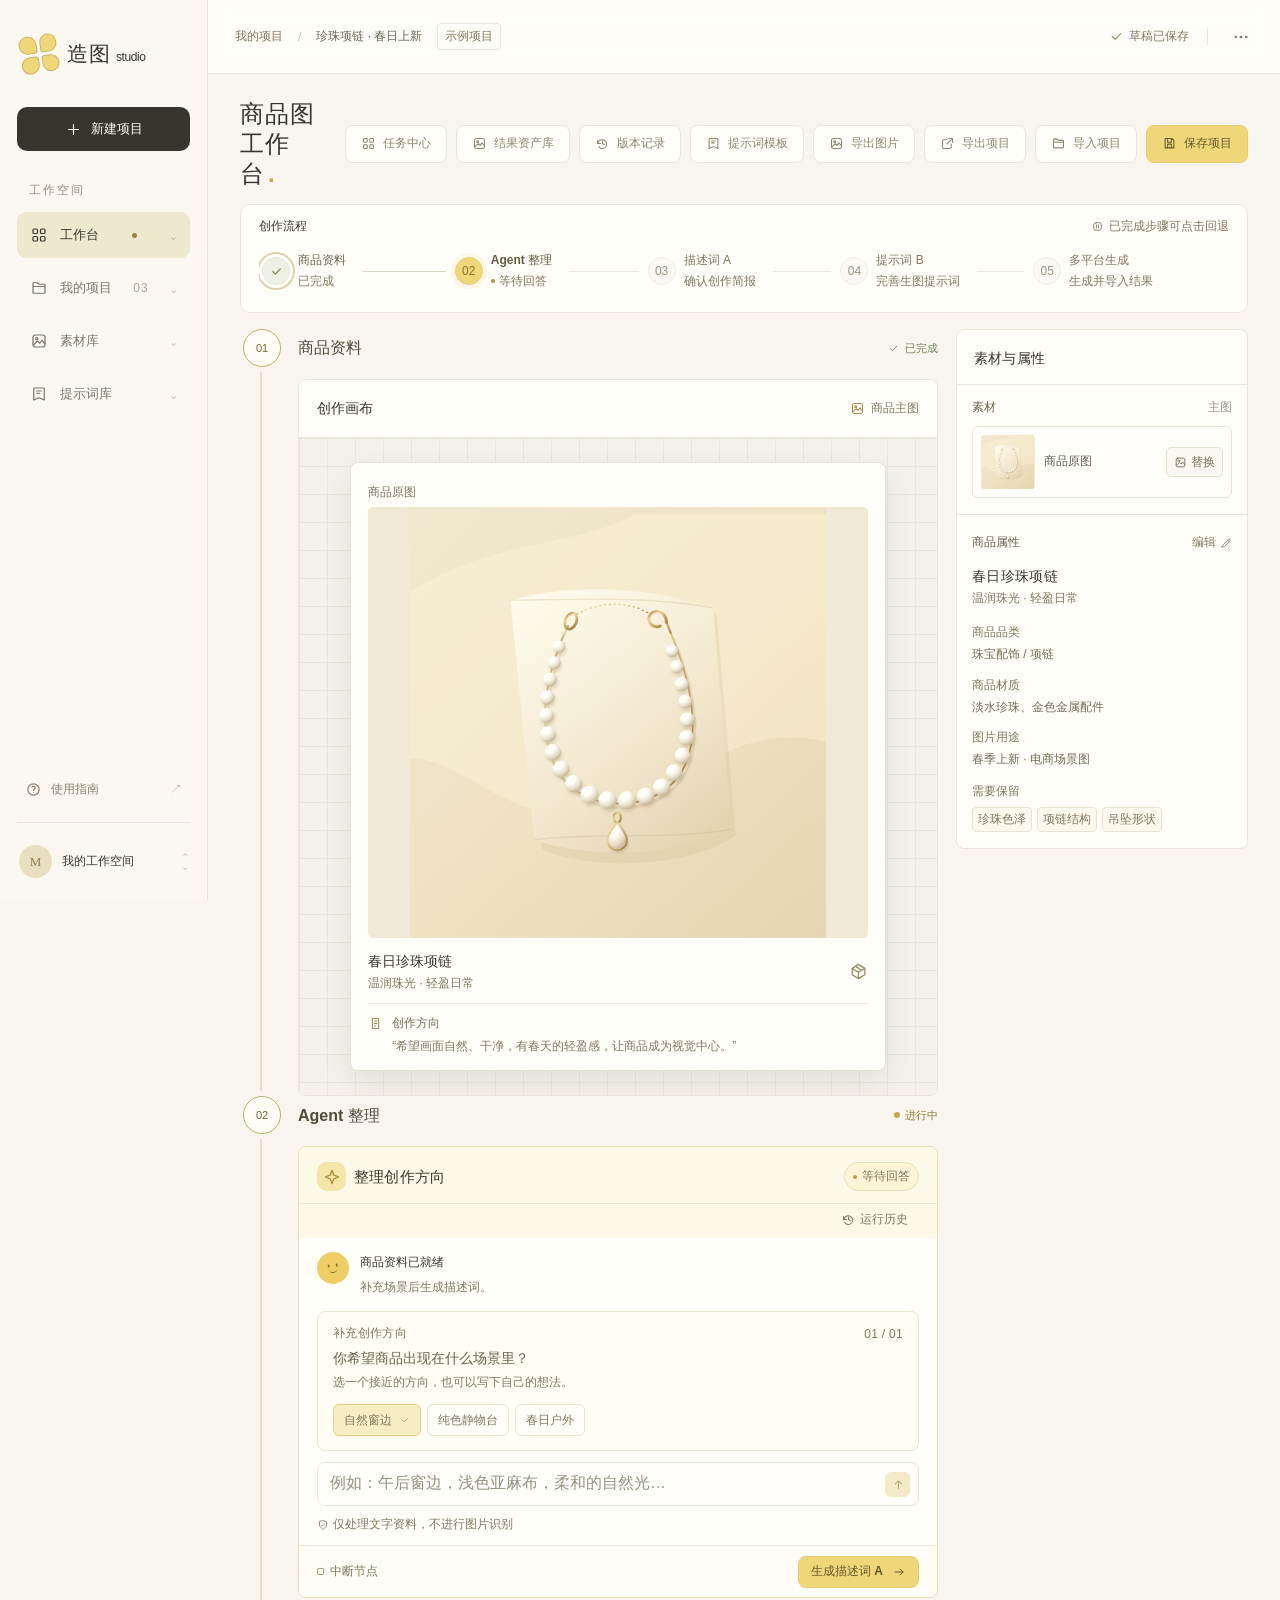
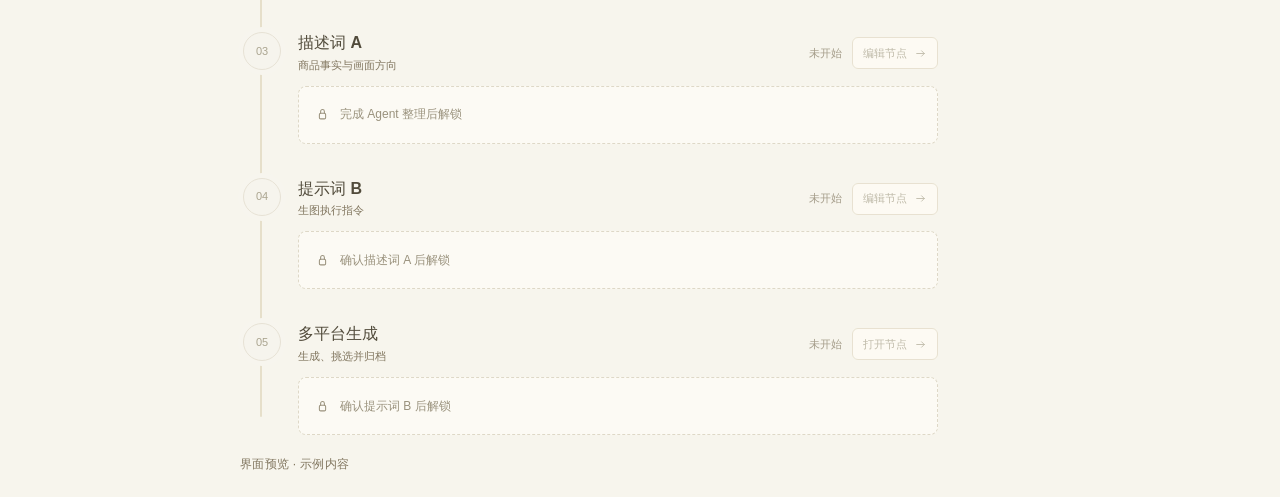
==== index.html @ 17e29b0b "Confirm scene changes and preserve Agent request isolation" ====
<!DOCTYPE html>
<html lang="zh-CN">
<head>
  <meta charset="UTF-8">
  <meta name="viewport" content="width=device-width, initial-scale=1.0">
  <meta name="theme-color" content="#f7f5ed">
  <meta name="description" content="商品生图工作台：从商品资料、Agent 文字整理，到多平台生成。">
  <title>造图 · 商品影像工作台</title>
  <link rel="stylesheet" href="./styles.css">
  <link rel="stylesheet" href="./scroll-workspace.css">
</head>
<body>
  <svg class="icon-library" xmlns="http://www.w3.org/2000/svg" aria-hidden="true">
    <symbol id="i-plus" viewBox="0 0 24 24"><path d="M12 5v14M5 12h14"/></symbol>
    <symbol id="i-grid" viewBox="0 0 24 24"><rect x="4" y="4" width="6" height="6" rx="1.5"/><rect x="14" y="4" width="6" height="6" rx="1.5"/><rect x="4" y="14" width="6" height="6" rx="1.5"/><rect x="14" y="14" width="6" height="6" rx="1.5"/></symbol>
    <symbol id="i-folder" viewBox="0 0 24 24"><path d="M4 8V6a1 1 0 0 1 1-1h5l2 2h7a1 1 0 0 1 1 1v10a1 1 0 0 1-1 1H5a1 1 0 0 1-1-1ZM4 10h16"/></symbol>
    <symbol id="i-image" viewBox="0 0 24 24"><rect x="4" y="4" width="16" height="16" rx="3"/><circle cx="9" cy="9" r="1.5"/><path d="m5 17 5-5 3 3 3-4 4 5"/></symbol>
    <symbol id="i-bookmark" viewBox="0 0 24 24"><path d="M6 4h12a1 1 0 0 1 1 1v15l-7-3-7 3V5a1 1 0 0 1 1-1ZM9 8h6M9 11h4"/></symbol>
    <symbol id="i-help" viewBox="0 0 24 24"><circle cx="12" cy="12" r="8"/><path d="M9.8 9a2.4 2.4 0 0 1 4.6.9c0 1.6-2.4 1.8-2.4 3.4M12 16h.01"/></symbol>
    <symbol id="i-more" viewBox="0 0 24 24"><circle cx="5" cy="12" r="1"/><circle cx="12" cy="12" r="1"/><circle cx="19" cy="12" r="1"/></symbol>
    <symbol id="i-check" viewBox="0 0 24 24"><path d="m6 12 4 4 8-8"/></symbol>
    <symbol id="i-clock" viewBox="0 0 24 24"><path d="M4 7v5h5M5 11a7 7 0 1 1 1 6M12 8v4l3 2"/></symbol>
    <symbol id="i-save" viewBox="0 0 24 24"><path d="M6 4h10l3 3v12H5V4ZM9 4v6h6V4M9 19v-6h6v6"/></symbol>
    <symbol id="i-pause" viewBox="0 0 24 24"><rect x="5" y="5" width="14" height="14" rx="4"/><path d="M10 9v6M14 9v6"/></symbol>
    <symbol id="i-arrow" viewBox="0 0 24 24"><path d="M5 12h14m-5-5 5 5-5 5"/></symbol>
    <symbol id="i-box" viewBox="0 0 24 24"><path d="m12 3 8 5v8l-8 5-8-5V8Zm-8 5 8 5 8-5M12 13v8M8 5.5l8 5"/></symbol>
    <symbol id="i-edit" viewBox="0 0 24 24"><path d="m14 5 5 5M4 20l5-1L20 8a2.1 2.1 0 0 0-3-3L6 16Z"/></symbol>
    <symbol id="i-sparkle" viewBox="0 0 24 24"><path d="m12 3 2.4 6.6L21 12l-6.6 2.4L12 21l-2.4-6.6L3 12l6.6-2.4Z"/></symbol>
    <symbol id="i-shield" viewBox="0 0 24 24"><path d="m12 3 7 3v6c0 4-7 9-7 9S5 16 5 12V6Zm-3 9 2 2 4-4"/></symbol>
    <symbol id="i-send" viewBox="0 0 24 24"><path d="M12 18V6M7 11l5-5 5 5"/></symbol>
    <symbol id="i-lock" viewBox="0 0 24 24"><rect x="7" y="10" width="10" height="9" rx="2"/><path d="M9 10V7a3 3 0 0 1 6 0v3"/></symbol>
    <symbol id="i-doc" viewBox="0 0 24 24"><path d="M7 4h10v16H7ZM10 8h4M10 12h4M10 16h2"/></symbol>
    <symbol id="i-sun" viewBox="0 0 24 24"><circle cx="12" cy="12" r="4"/><path d="M12 2v3M12 19v3M2 12h3M19 12h3M5 5l2 2M17 17l2 2M5 19l2-2M17 7l2-2"/></symbol>
    <symbol id="i-external" viewBox="0 0 24 24"><path d="M14 4h6v6M20 4l-9 9M18 13v5a2 2 0 0 1-2 2H6a2 2 0 0 1-2-2V8a2 2 0 0 1 2-2h5"/></symbol>
  </svg>
  <div class="app-shell">
    <aside class="sidebar" aria-label="主导航">
      <a class="brand" href="#workspace" aria-label="造图工作台首页">
        <span class="brand-symbol" aria-hidden="true"><i></i><i></i><i></i><i></i></span>
        <span class="brand-copy"><strong>造图<span>studio</span></strong></span>
      </a>
      <button class="new-project" type="button" aria-label="新建项目"><svg class="ui-icon"><use href="#i-plus"/></svg><span>新建项目</span></button>
      <nav class="primary-nav" aria-label="工作空间">
        <p class="nav-heading">工作空间</p>
        <span class="nav-highlight" aria-hidden="true"></span>
        <a class="nav-item active" href="#workspace" data-nav-target="workspace" data-nav-submenu="nav-submenu-workspace" aria-current="page" aria-expanded="true" aria-controls="nav-submenu-workspace" aria-label="工作台"><svg class="ui-icon"><use href="#i-grid"/></svg><span>工作台</span><i class="nav-current-dot"></i><b class="nav-chevron" aria-hidden="true">⌄</b></a>
        <div class="nav-submenu is-open" id="nav-submenu-workspace" aria-label="工作台子菜单"><a href="#workflow" data-nav-subitem="workflow">创作流程</a><a href="#node-agent-title" data-nav-subitem="agent">Agent 整理</a></div>
        <a class="nav-item" href="#project" data-nav-target="project" data-nav-submenu="nav-submenu-project" aria-expanded="false" aria-controls="nav-submenu-project" aria-label="我的项目"><svg class="ui-icon"><use href="#i-folder"/></svg><span>我的项目</span><small>03</small><b class="nav-chevron" aria-hidden="true">⌄</b></a>
        <div class="nav-submenu" id="nav-submenu-project" aria-label="我的项目子菜单"><a href="#project" data-nav-subitem="project">当前项目</a><a href="#project" data-nav-subitem="versions">版本记录</a></div>
        <a class="nav-item" href="#materials" data-nav-target="materials" data-nav-submenu="nav-submenu-materials" aria-expanded="false" aria-controls="nav-submenu-materials" aria-label="素材库"><svg class="ui-icon"><use href="#i-image"/></svg><span>素材库</span><b class="nav-chevron" aria-hidden="true">⌄</b></a>
        <div class="nav-submenu" id="nav-submenu-materials" aria-label="素材库子菜单"><a href="#materials" data-nav-subitem="asset">商品主图</a><a href="#properties-title" data-nav-subitem="facts">商品属性</a></div>
        <a class="nav-item" href="#node-a-title" data-nav-target="prompts" data-nav-submenu="nav-submenu-prompts" aria-expanded="false" aria-controls="nav-submenu-prompts" aria-label="提示词库"><svg class="ui-icon"><use href="#i-bookmark"/></svg><span>提示词库</span><b class="nav-chevron" aria-hidden="true">⌄</b></a>
        <div class="nav-submenu" id="nav-submenu-prompts" aria-label="提示词库子菜单"><a href="#node-a-title" data-nav-subitem="description">描述词 A</a><a href="#node-b-title" data-nav-subitem="prompt">提示词 B</a></div>
      </nav>
      <div class="sidebar-bottom">
        <a class="help-link" href="#prototype-note" aria-label="使用指南"><svg class="ui-icon"><use href="#i-help"/></svg><span>使用指南</span><span aria-hidden="true">↗</span></a>
        <div class="profile"><div class="avatar">M</div><div class="profile-copy"><strong>我的工作空间</strong></div><span class="profile-chevron" aria-hidden="true">⌃<br>⌄</span></div>
      </div>
    </aside>
    <main class="app-main" id="workspace">
      <header class="topbar">
        <div class="breadcrumb"><span>我的项目</span><span class="breadcrumb-divider">/</span><strong>珍珠项链 · 春日上新</strong><span class="demo-label">示例项目</span></div>
        <div class="topbar-right"><span class="save-state"><svg class="ui-icon"><use href="#i-check"/></svg>草稿已保存</span><span class="topbar-divider"></span><div class="topbar-menu"><button class="icon-button topbar-menu-toggle" aria-label="项目更多选项" aria-haspopup="menu" aria-expanded="false" type="button"><svg class="ui-icon"><use href="#i-more"/></svg></button><div class="topbar-dropdown" role="menu" aria-label="项目更多选项" aria-hidden="true"><button type="button" role="menuitem" data-topbar-action="copy-link"><svg class="ui-icon"><use href="#i-external"/></svg><span>复制项目链接</span></button><button type="button" role="menuitem" data-topbar-action="save-copy"><svg class="ui-icon"><use href="#i-save"/></svg><span>另存为副本</span></button><button type="button" role="menuitem" data-topbar-action="archive"><svg class="ui-icon"><use href="#i-folder"/></svg><span>归档项目</span></button></div></div></div>
      </header>
      <div class="page-content">
        <section class="welcome-row" id="project">
          <div><h1>商品图工作台<span class="title-period">.</span></h1></div>
          <div class="project-tools"><button class="button button-secondary" type="button" data-open-task-center><svg class="ui-icon"><use href="#i-grid"/></svg>任务中心</button><button class="button button-secondary" type="button" data-open-asset-library><svg class="ui-icon"><use href="#i-image"/></svg>结果资产库</button><button class="button button-secondary" type="button" data-open-version-history><svg class="ui-icon"><use href="#i-clock"/></svg>版本记录</button><button class="button button-secondary" type="button" data-open-prompt-templates><svg class="ui-icon"><use href="#i-bookmark"/></svg>提示词模板</button><button class="button button-secondary project-data-action" type="button" data-project-action="export-images"><svg class="ui-icon"><use href="#i-image"/></svg>导出图片</button><button class="button button-secondary project-data-action" type="button" data-project-action="export"><svg class="ui-icon"><use href="#i-external"/></svg>导出项目</button><button class="button button-secondary project-data-action" type="button" data-project-action="import"><svg class="ui-icon"><use href="#i-folder"/></svg>导入项目</button><input class="project-import-input" id="project-import-input" type="file" accept="application/json,.json" aria-label="选择项目 JSON 文件"><button class="button button-primary" type="button"><svg class="ui-icon"><use href="#i-save"/></svg>保存项目</button></div>
        </section>
        <section class="workflow-panel" id="workflow" aria-labelledby="workflow-title">
          <div class="workflow-heading"><div><h2 id="workflow-title">创作流程</h2></div><span class="workflow-hint"><svg class="ui-icon"><use href="#i-pause"/></svg>已完成步骤可点击回退</span></div>
          <div class="step-scroll"><ol class="step-track">
            <li class="flow-step completed"><button class="flow-step-button" type="button" data-step-jump="0" aria-label="回到商品资料"><span class="step-number"><svg class="ui-icon"><use href="#i-check"/></svg></span><span class="step-text"><strong>商品资料</strong><small>已完成</small></span></button><span class="step-link" aria-hidden="true"></span></li>
            <li class="flow-step current" aria-current="step"><button class="flow-step-button" type="button" data-step-jump="1" aria-label="回到 Agent 整理"><span class="step-number">02</span><span class="step-text"><strong>Agent 整理</strong><small><i></i>等待回答</small></span></button><span class="step-link" aria-hidden="true"></span></li>
            <li class="flow-step"><button class="flow-step-button" type="button" data-step-jump="2" aria-label="回到描述词 A" disabled><span class="step-number">03</span><span class="step-text"><strong>描述词 A</strong><small>确认创作简报</small></span></button><span class="step-link" aria-hidden="true"></span></li>
            <li class="flow-step"><button class="flow-step-button" type="button" data-step-jump="3" aria-label="回到提示词 B" disabled><span class="step-number">04</span><span class="step-text"><strong>提示词 B</strong><small>完善生图提示词</small></span></button><span class="step-link" aria-hidden="true"></span></li>
            <li class="flow-step"><button class="flow-step-button" type="button" data-step-jump="4" aria-label="回到多平台生成" disabled><span class="step-number">05</span><span class="step-text"><strong>多平台生成</strong><small>生成并导入结果</small></span></button></li>
          </ol></div>
        </section>
        <div class="creative-layout">
          <section class="canvas-column" aria-label="商品创作画布">
            <div class="workflow-canvas" id="workflow-canvas" aria-label="五步商品创作节点">
            <section class="workflow-node" data-workflow-node="0" data-scroll-region="product" aria-labelledby="node-product-title">
              <div class="workflow-node-rail"><span class="workflow-node-marker"><span>01</span></span></div>
              <div class="workflow-node-main">
                <header class="workflow-node-heading"><div><h2 id="node-product-title">商品资料</h2></div><span class="node-state is-complete"><svg class="ui-icon"><use href="#i-check"/></svg>已完成</span></header>
            <section class="canvas-panel" aria-labelledby="canvas-title">
              <header class="canvas-toolbar">
                <div><h2 id="canvas-title">创作画布</h2></div>
                <span class="canvas-indicator"><svg class="ui-icon"><use href="#i-image"/></svg>商品主图</span>
              </header>
              <div class="canvas-surface">
                <article class="canvas-artboard">
                  <div class="artboard-heading"><span>商品原图</span></div>
                  <div class="product-visual"><img src="./assets/pearl-necklace.svg" alt="奶油色背景上的珍珠项链示例插画"></div>
                  <div class="canvas-product-caption"><div><h3 id="canvas-product-name">春日珍珠项链</h3><p class="product-subtitle">温润珠光 · 轻盈日常</p></div><svg class="ui-icon" aria-hidden="true"><use href="#i-box"/></svg></div>
                  <div class="product-note"><svg class="ui-icon"><use href="#i-doc"/></svg><div><span>创作方向</span><p>“希望画面自然、干净，有春天的轻盈感，让商品成为视觉中心。”</p></div></div>
                </article>
              </div>
            </section>
              </div>
            </section>
            <section class="workflow-node" data-workflow-node="1" data-scroll-region="agent" aria-labelledby="node-agent-title">
              <div class="workflow-node-rail"><span class="workflow-node-marker"><span>02</span></span></div>
              <div class="workflow-node-main">
                <header class="workflow-node-heading"><div><h2 id="node-agent-title">Agent 整理</h2></div><span class="node-state is-current"><i></i>进行中</span></header>
          <section class="panel agent-panel" aria-labelledby="agent-title">
            <header class="panel-heading"><div class="heading-with-icon"><span class="panel-icon agent-icon"><svg class="ui-icon"><use href="#i-sparkle"/></svg></span><div><h2 id="agent-title">整理创作方向</h2></div></div><span class="status-pill"><i></i>等待回答</span></header>
            <div class="agent-history-toolbar"><button class="text-button agent-history-trigger" type="button" data-open-agent-history><svg class="ui-icon"><use href="#i-clock"/></svg>运行历史</button></div>
            <div class="agent-body">
              <div class="agent-greeting"><span class="agent-face" aria-hidden="true"><i></i><i></i><b></b></span><div><strong>商品资料已就绪</strong><p>补充场景后生成描述词。</p></div></div>
              <div class="question-box"><div class="question-meta"><span>补充创作方向</span><span>01 / 01</span></div><h3>你希望商品出现在什么场景里？</h3><p>选一个接近的方向，也可以写下自己的想法。</p><div class="scene-options"><button class="scene-option selected" type="button">自然窗边<svg class="ui-icon"><use href="#i-check"/></svg></button><button class="scene-option" type="button">纯色静物台</button><button class="scene-option" type="button">春日户外</button></div></div>
              <div class="reply-box"><textarea aria-label="补充场景描述" placeholder="例如：午后窗边，浅色亚麻布，柔和的自然光…"></textarea><button type="button" aria-label="提交场景描述"><svg class="ui-icon"><use href="#i-send"/></svg></button></div>
              <div class="agent-privacy"><svg class="ui-icon"><use href="#i-shield"/></svg>仅处理文字资料，不进行图片识别</div>
            </div>
            <footer class="agent-actions"><button class="interrupt-button" type="button"><span aria-hidden="true"></span>中断节点</button><button class="button button-primary next-button" type="button">生成描述词 A<svg class="ui-icon"><use href="#i-arrow"/></svg></button></footer>
              </div>
            </section>
            <div class="workflow-connector" data-connector="0" aria-hidden="true"><span></span></div>
            <section class="workflow-node is-locked" id="node-a" data-workflow-node="2" data-step-name="a" data-scroll-region="detail" aria-labelledby="node-a-title">
              <div class="workflow-node-rail"><span class="workflow-node-marker"><span>03</span></span></div>
              <div class="workflow-node-main">
                <header class="workflow-node-heading"><div><h2 id="node-a-title">描述词 A</h2><p>商品事实与画面方向</p></div><div class="workflow-node-actions"><span class="node-state is-pending">未开始</span><button class="node-edit-button" type="button" data-node-open="a" disabled>编辑节点<svg class="ui-icon"><use href="#i-arrow"/></svg></button></div></header>
                <div class="node-locked-state" data-node-gate="a"><svg class="ui-icon"><use href="#i-lock"/></svg><span>完成 Agent 整理后解锁</span></div>
                <section class="workflow-detail" data-node-detail="a" hidden aria-live="polite"><div class="detail-header"><div><span class="detail-kicker">03 / 描述词 A</span><h3>确认创作简报</h3></div><button class="icon-button detail-close" type="button" data-detail-close="a" aria-label="收起描述词 A">×</button></div><div class="detail-content" data-step-content="a"></div></section>
              </div>
            </section>
            <div class="workflow-connector" data-connector="1" aria-hidden="true"><span></span></div>
            <section class="workflow-node is-locked" data-workflow-node="3" data-step-name="b" data-scroll-region="detail" aria-labelledby="node-b-title">
              <div class="workflow-node-rail"><span class="workflow-node-marker"><span>04</span></span></div>
              <div class="workflow-node-main">
                <header class="workflow-node-heading"><div><h2 id="node-b-title">提示词 B</h2><p>生图执行指令</p></div><div class="workflow-node-actions"><span class="node-state is-pending">未开始</span><button class="node-edit-button" type="button" data-node-open="b" disabled>编辑节点<svg class="ui-icon"><use href="#i-arrow"/></svg></button></div></header>
                <div class="node-locked-state" data-node-gate="b"><svg class="ui-icon"><use href="#i-lock"/></svg><span>确认描述词 A 后解锁</span></div>
                <section class="workflow-detail" data-node-detail="b" hidden aria-live="polite"><div class="detail-header"><div><span class="detail-kicker">04 / 提示词 B</span><h3>完善生图提示词</h3></div><button class="icon-button detail-close" type="button" data-detail-close="b" aria-label="收起提示词 B">×</button></div><div class="detail-content" data-step-content="b"></div></section>
              </div>
            </section>
            <div class="workflow-connector" data-connector="2" aria-hidden="true"><span></span></div>
            <section class="workflow-node is-locked" data-workflow-node="4" data-step-name="c" data-scroll-region="detail" aria-labelledby="node-c-title">
              <div class="workflow-node-rail"><span class="workflow-node-marker"><span>05</span></span></div>
              <div class="workflow-node-main">
                <header class="workflow-node-heading"><div><h2 id="node-c-title">多平台生成</h2><p>生成、挑选并归档</p></div><div class="workflow-node-actions"><span class="node-state is-pending">未开始</span><button class="node-edit-button" type="button" data-node-open="c" disabled>打开节点<svg class="ui-icon"><use href="#i-arrow"/></svg></button></div></header>
                <div class="node-locked-state" data-node-gate="c"><svg class="ui-icon"><use href="#i-lock"/></svg><span>确认提示词 B 后解锁</span></div>
                <section class="workflow-detail generation-detail" data-node-detail="c" hidden aria-live="polite"><div class="detail-header"><div><span class="detail-kicker">05 / 多平台生成</span><h3>生成并归档成片</h3></div><button class="icon-button detail-close" type="button" data-detail-close="c" aria-label="收起多平台生成">×</button></div><div class="detail-content" data-step-content="c"></div></section>
              </div>
            </section>
            </div>
          </section>
          <aside class="inspector-column" aria-label="素材与商品属性">
            <section class="panel inspector-panel" id="materials" aria-labelledby="product-title">
              <header class="panel-heading inspector-heading"><div><h2 id="product-title">素材与属性</h2></div></header>
              <section class="inspector-section" aria-labelledby="asset-title">
                <header class="inspector-section-heading"><h3 id="asset-title">素材</h3><span>主图</span></header>
                <div class="inspector-asset"><img src="./assets/pearl-necklace.svg" alt="珍珠项链商品素材"><div class="asset-copy"><strong>商品原图</strong></div><button class="image-upload-button" type="button" aria-label="替换商品图片"><svg class="ui-icon"><use href="#i-image"/></svg><span>替换</span></button><input class="image-upload-input" type="file" accept="image/png,image/jpeg,image/webp" aria-label="选择商品图片"></div>
              </section>
              <section class="inspector-section product-properties" aria-labelledby="properties-title">
                <header class="inspector-section-heading"><h3 id="properties-title">商品属性</h3><button class="text-button" type="button">编辑<svg class="ui-icon"><use href="#i-edit"/></svg></button></header>
                <div class="product-details"><h3>春日珍珠项链</h3><p class="product-subtitle">温润珠光 · 轻盈日常</p>
                  <dl class="product-facts"><div><dt>商品品类</dt><dd>珠宝配饰 / 项链</dd></div><div><dt>商品材质</dt><dd>淡水珍珠、金色金属配件</dd></div><div><dt>图片用途</dt><dd>春季上新 · 电商场景图</dd></div></dl>
                  <div class="keep-details"><span>需要保留</span><div><span>珍珠色泽</span><span>项链结构</span><span>吊坠形状</span></div></div>
                </div>
              </section>
            </section>
          </aside>
        </div>
        <footer class="page-footer" id="prototype-note"><span>界面预览 · 示例内容</span></footer>
      </div>
    </main>
  </div>
  <div class="interaction-toast" role="status" aria-live="polite"></div>
  <dialog class="app-modal" id="app-modal" aria-labelledby="modal-title">
    <div class="modal-shell">
      <header class="modal-header"><div><h2 id="modal-title">编辑商品资料</h2></div><button class="icon-button modal-close" type="button" aria-label="关闭弹窗">×</button></header>
      <div class="modal-body" id="modal-body"></div>
    </div>
  </dialog>
  <script>
    (() => {
      const sceneOptions = [...document.querySelectorAll('.scene-option')];
      const interruptButton = document.querySelector('.interrupt-button');
      const nextButton = document.querySelector('.next-button');
      const saveButton = document.querySelector('.button-primary:not(.next-button)');
      const saveState = document.querySelector('.save-state');
      const statusPill = document.querySelector('.status-pill');
      const currentStep = document.querySelector('.flow-step.current');
      const currentStepLabel = currentStep?.querySelector('.step-text small');
      const toast = document.querySelector('.interaction-toast');
      const projectImportInput = document.querySelector('#project-import-input');
      const storageKey = 'zaotu-workbench-demo-v1';
      let projectId = 'demo-pearl-necklace';
      let projectApiUrl = `/api/projects/${projectId}`;
      let projectSession = 0;
      let latestProjectImportRequestId = 0;
      let pendingImportedProjectReload = false;
      let pendingSceneChange = null;
      let activeAgentRequest = null;
      let agentRequestSequence = 0;
      let toastTimer;
      let editingAgent = false;
      let interrupted = false;
      let generated = false;
      let progress = 1;
      let descriptionA = '';
      let descriptionAStructured = {};
      let agentWarnings = [];
      let descriptionADraft = null;
      let descriptionAFieldEdits = {};
      let currentAgentRunId = '';
      let currentAgentRunVersion = 0;
      let agentRunHistory = [];
      let selectedAgentHistoryRunId = '';
      let latestAgentDraftVersion = 0;
      let aReferenceImageUrl = '';
      let promptB = '';
      let negativePrompt = '';
      let aspectRatio = '4:5';
      let platformParams = {};
      let platformOverrides = {};
      let promptBSource = 'workbench';
      let promptBVersion = 1;
      let promptBTemplateId = '';
      let promptBTemplateVersion = 0;
      let agentTemplateId = '';
      let agentTemplateVersion = 0;
      let platformOverridesBeforeEdit = null;
      let platformOverridesDirty = false;
      const allowedAspectRatios = ['1:1', '4:5', '3:4', '9:16', '16:9'];
      const maxPlatformParams = 30;
      const validatePlatformParams = (value) => {
        if (!value || typeof value !== 'object' || Array.isArray(value)) return { ok: false, message: '平台参数必须是 JSON 对象' };
        const entries = Object.entries(value);
        if (entries.length > maxPlatformParams) return { ok: false, message: `平台参数最多填写 ${maxPlatformParams} 项` };
        const normalized = {};
        for (const [key, item] of entries) {
          if (['__proto__', 'constructor', 'prototype'].includes(key.trim().toLowerCase())) return { ok: false, message: `平台参数键名“${key}”不允许使用` };
          if (!key.trim() || key !== key.trim() || key.length > 80) return { ok: false, message: '平台参数键名不能为空、不能带首尾空格且最多 80 个字符' };
          if (item === null || (typeof item === 'number' && !Number.isFinite(item)) || !['string', 'number', 'boolean'].includes(typeof item)) return { ok: false, message: `平台参数“${key}”的值必须是字符串、有限数字或布尔值` };
          if (typeof item === 'string' && item.length > 500) return { ok: false, message: `平台参数“${key}”的值最多 500 个字符` };
          normalized[key] = item;
        }
        return { ok: true, value: normalized };
      };
      const parsePlatformParamsEditor = (rawValue) => {
        const raw = String(rawValue ?? '').trim();
        if (!raw) return { ok: true, value: {} };
        try { return validatePlatformParams(JSON.parse(raw)); } catch { return { ok: false, message: '平台参数不是有效 JSON，请检查括号和引号' }; }
      };
      const validatePlatformOverrides = (value) => {
        if (!value || typeof value !== 'object' || Array.isArray(value)) return { ok: false, message: '平台覆盖参数必须是 JSON 对象' };
        const entries = Object.entries(value);
        if (entries.length > Object.keys(generationPlatforms).length) return { ok: false, message: `平台覆盖参数最多填写 ${Object.keys(generationPlatforms).length} 个平台` };
        const normalized = {};
        for (const [platform, params] of entries) {
          const canonicalPlatform = platform.trim().toLowerCase();
          if (['__proto__', 'constructor', 'prototype'].includes(canonicalPlatform)) return { ok: false, message: `平台覆盖参数键名“${platform}”不允许使用` };
          if (!platform.trim() || platform !== platform.trim() || platform.length > 80) return { ok: false, message: '平台覆盖参数平台名不能为空、不能带首尾空格且最多 80 个字符' };
          if (Object.prototype.hasOwnProperty.call(normalized, canonicalPlatform)) return { ok: false, message: `平台覆盖参数包含重复平台键“${platform}”` };
          const result = validatePlatformParams(params);
          if (!result.ok) return { ok: false, message: `${platform}：${result.message}` };
          normalized[canonicalPlatform] = result.value;
        }
        return { ok: true, value: normalized };
      };
      const parsePlatformOverridesEditor = (rawValue) => {
        const raw = String(rawValue ?? '').trim();
        if (!raw) return { ok: true, value: {} };
        try { return validatePlatformOverrides(JSON.parse(raw)); } catch { return { ok: false, message: '平台覆盖参数不是有效 JSON，请检查括号和引号' }; }
      };
      const validateBExecution = ({ positivePrompt = '', aspectRatio: candidateAspectRatio = '', platformParams: candidatePlatformParams = {} } = {}) => {
        const errors = [];
        if (!String(positivePrompt).trim()) errors.push('请填写正向提示词 B');
        if (!allowedAspectRatios.includes(candidateAspectRatio)) errors.push('请选择有效的画幅比例');
        const params = validatePlatformParams(candidatePlatformParams);
        if (!params.ok) errors.push(params.message);
        return { errors, platformParams: params.ok ? params.value : {} };
      };
      let resultGenerated = false;
      let resultSelected = -1;
      let generatedResults = [];
      let invalidatedGenerationJobs = new Set();
      let doubaoBridgeState = 'idle';
      let doubaoExtensionReady = false;
      let doubaoAttemptId = 0;
      const platformOpenTimers = new Map();
      const generationPlatforms = { chatgpt: { label: 'ChatGPT', state: 'idle', message: '', attemptId: '' }, gemini: { label: 'Gemini', state: 'idle', message: '', attemptId: '' }, lovart: { label: 'Lovart', state: 'idle', message: '', attemptId: '' }, doubao: { label: '豆包', state: 'idle', message: '', attemptId: '' } };
      let generationJobId = '';
      let generationRequestKey = '';
      let generationResendSourceJobId = '';
      const generationStatusSyncTimers = new Map();
      const generationStatusSyncPending = new Map();
      let productState = { name: '春日珍珠项链', subtitle: '温润珠光 · 轻盈日常', description: '希望画面自然、干净，有春天的轻盈感，让商品成为视觉中心。', imageUrl: './assets/pearl-necklace.svg' };
      let versions = [];
      let projectName = '珍珠项链 · 春日上新';
      let agentNote = '';
      let agentBusy = false;
      let serverUpdatedAt = '';
      let serverSyncQueue = null;
      let pendingProjectSync = null;
      let selectedGenerationPlatforms = new Set(['doubao']);

      // The starter project includes a visual placeholder. It is not an uploaded
      // product asset and must never be sent to a platform as source material.
      const isExampleProductImage = (url) =>
        /(?:^|\/)assets\/pearl-necklace\.svg(?:[?#].*)?$/i.test(String(url || ''));
      const hasUploadedProductImage = () =>
        Boolean(productState.imageUrl && !isExampleProductImage(productState.imageUrl));
      const persistedResults = () => generatedResults
        .filter((result) => !/^data:image\//i.test(String(result?.url || '')) && !/^blob:/i.test(String(result?.url || '')))
        .map(({ imageDataUrl, imageMimeType, ...result }) => result);
      const mergeVersionRecords = (serverRecords, localRecords = []) => {
        const server = Array.isArray(serverRecords) ? serverRecords : [];
        const local = Array.isArray(localRecords) ? localRecords : [];
        if (!server.length) return [...local];
        const serverIds = new Set(server.map((record) => record?.versionId).filter(Boolean));
        const localOnly = local.filter((record) => !record?.versionId || !serverIds.has(record.versionId));
        return [...server, ...localOnly];
      };
      const clonePlatformOverrides = (value) => {
        try { return JSON.parse(JSON.stringify(value && typeof value === 'object' ? value : {})); } catch { return {}; }
      };
      const commitPlatformOverrides = () => {
        platformOverridesBeforeEdit = clonePlatformOverrides(platformOverrides);
        platformOverridesDirty = false;
      };
      const clearPromptBTemplateProvenance = () => {
        promptBTemplateId = '';
        promptBTemplateVersion = 0;
        if (String(promptBSource || '').startsWith('template:')) promptBSource = 'workbench';
      };

      const persistState = () => {
        try {
          const selectedOption = sceneOptions.find((option) => option.classList.contains('selected'));
          window.localStorage.setItem(storageKey, JSON.stringify({
            selectedScene: selectedOption?.textContent.trim() || '',
            interrupted,
            generated,
            progress,
            descriptionA,
            descriptionAStructured,
            agentWarnings,
            descriptionADraft,
            descriptionAFieldEdits,
            currentAgentRunId,
            currentAgentRunVersion,
            aReferenceImageUrl,
            promptB,
            negativePrompt,
            aspectRatio,
            platformParams,
            platformOverrides,
            promptBSource,
            promptBVersion,
            promptBTemplateId,
            promptBTemplateVersion,
            agentTemplateId,
            agentTemplateVersion,
            resultGenerated,
            resultSelected,
            generatedResults: persistedResults(),
            invalidatedGenerationJobs: [...invalidatedGenerationJobs].slice(-20),
            doubaoBridgeState,
            generationJobId,
            generationResendSourceJobId,
            selectedGenerationPlatforms: [...selectedGenerationPlatforms],
            product: productState,
            versions,
            projectName,
            projectId,
            agentNote,
            updatedAt: new Date().toISOString()
          }));
        } catch (error) {
          // Local storage can be unavailable in private browsing; the UI still works.
        }
      };

      const serializeProject = () => {
        const selectedOption = sceneOptions.find((option) => option.classList.contains('selected'));
        return {
          projectId, selectedScene: selectedOption?.textContent.trim() || '', interrupted, generated, progress,
          descriptionA, promptB, negativePrompt, aspectRatio, platformParams, platformOverrides, promptBSource, promptBVersion, promptBTemplateId, promptBTemplateVersion, agentTemplateId, agentTemplateVersion, resultGenerated, resultSelected, product: productState, versions,
          currentAgentRunId, currentAgentRunVersion,
          promptBExecution: { positive_prompt: promptB, negative_prompt: negativePrompt, aspect_ratio: aspectRatio, platform_params: platformParams, platform_overrides: platformOverrides, source: promptBSource, version: promptBVersion, templateId: promptBTemplateId, templateVersion: promptBTemplateVersion },
          descriptionAStructured,
          agentWarnings,
          descriptionADraft,
          descriptionAFieldEdits,
          aReferenceImageUrl,
          generatedResults: persistedResults(),
          invalidatedGenerationJobs: [...invalidatedGenerationJobs].slice(-20),
          doubaoBridgeState,
          generationJobId,
          generationResendSourceJobId,
          selectedGenerationPlatforms: [...selectedGenerationPlatforms],
          projectName, agentNote,
          agentReply: document.querySelector('.agent-greeting strong')?.textContent || '',
          agentQuestion: document.querySelector('.agent-greeting p')?.textContent || '',
          updatedAt: new Date().toISOString()
        };
      };
      const syncProject = (showFeedback = false) => {
        const nextRequest = { routeUrl: projectApiUrl, body: JSON.stringify(serializeProject()), showFeedback: Boolean(showFeedback) };
        pendingProjectSync = pendingProjectSync
          ? { ...nextRequest, showFeedback: pendingProjectSync.showFeedback || nextRequest.showFeedback }
          : nextRequest;
        if (serverSyncQueue) return serverSyncQueue;
        serverSyncQueue = (async () => {
          while (pendingProjectSync) {
            const request = pendingProjectSync;
            pendingProjectSync = null;
            try {
              const response = await fetch(request.routeUrl, { method: 'PUT', headers: { 'Content-Type': 'application/json' }, body: request.body });
              if (!response.ok) throw new Error('sync failed');
              const payload = await response.json();
              serverUpdatedAt = payload.project?.updatedAt || serverUpdatedAt;
              if (request.showFeedback) showToast('项目已同步到服务端');
            } catch (error) {
              if (request.showFeedback) showToast('服务端暂不可用，已保存在本地');
            }
          }
        })().finally(() => { serverSyncQueue = null; });
        return serverSyncQueue;
      };
      const ensureProjectOnServer = async (routeUrl = projectApiUrl, snapshot = serializeProject(), isCurrent = () => true) => {
        const current = await fetch(routeUrl, { cache: 'no-store' });
        if (!isCurrent()) return;
        if (current.ok) return;
        if (current.status !== 404) throw new Error('项目暂时无法读取，请稍后重试');
        const created = await fetch(routeUrl, {
          method: 'PUT',
          headers: { 'Content-Type': 'application/json' },
          body: JSON.stringify(snapshot)
        });
        if (isCurrent() && !created.ok) throw new Error('项目未能保存到服务端，请稍后重试');
      };
      const restoreAgentRunsFromServer = async () => {
        const routeUrl = projectApiUrl, session = projectSession, restoringProjectId = projectId;
        const inputSignature = agentInputSignature(), restoringRunId = currentAgentRunId, restoringText = descriptionA;
        try {
          const response = await fetch(`${routeUrl}/agent-runs`, { cache: 'no-store' });
          if (!response.ok) return;
          const payload = await response.json();
          if (projectApiUrl !== routeUrl || projectSession !== session || projectId !== restoringProjectId
            || agentInputSignature() !== inputSignature || currentAgentRunId !== restoringRunId || descriptionA !== restoringText) return;
          agentRunHistory = Array.isArray(payload.runs) ? payload.runs : [];
          latestAgentDraftVersion = Number(payload.latestDraftVersion) || 0;
          if (!currentAgentRunId && !descriptionA) return;
          const currentRun = agentRunHistory.find((run) => run.runId === currentAgentRunId && run.output?.draft);
          const matchesCurrentDraft = (run) => run?.output?.draft && (!descriptionA || run.output.draft.rawText === descriptionA);
          const acceptedRun = agentRunHistory.find((run) => run.runId === payload.acceptedRunId && matchesCurrentDraft(run));
          const latestDraft = agentRunHistory.find((run) => run.task === 'description_a' && run.status === 'completed' && matchesCurrentDraft(run));
          if (!currentRun) currentAgentRunId = acceptedRun?.runId || latestDraft?.runId || '';
          const selectedRun = agentRunHistory.find((run) => run.runId === currentAgentRunId);
          currentAgentRunVersion = Number(selectedRun?.version) || 0;
          if (selectedRun?.output?.draft && (!descriptionA || selectedRun.output.draft.rawText === descriptionA)) {
            descriptionADraft = selectedRun.output.draft;
            descriptionAStructured = selectedRun.output.descriptionAStructured || descriptionAStructured;
            agentWarnings = Array.isArray(selectedRun.output.warnings) ? selectedRun.output.warnings : agentWarnings;
            refreshAgentWarningPanel();
          }
        } catch (error) { /* Existing project state remains usable offline. */ }
      };
      const uploadProductImage = async (file) => {
        if (!file || !['image/png', 'image/jpeg', 'image/webp'].includes(file.type)) { showToast('请选择 PNG、JPEG 或 WebP 图片'); return; }
        if (file.size > 8 * 1024 * 1024) { showToast('图片不能超过 8MB'); return; }
        const shouldResetDownstream = progress > 1;
        if (shouldResetDownstream) {
          const accepted = window.confirm('更换商品图片会影响后续创作内容。Agent 回答、描述词、提示词和生成结果需要重做。是否清除下游进度并继续？');
          if (!accepted) return;
        }
        const images = document.querySelectorAll('.product-visual img, .inspector-asset img');
        const previewUrl = URL.createObjectURL(file);
        images.forEach((image) => {
          image.src = previewUrl;
          image.alt = `${productState.name}商品图片`;
        });
        showToast('正在上传商品图片');
        try {
          const response = await fetch(`${projectApiUrl}/assets`, { method: 'POST', headers: { 'Content-Type': file.type }, body: file });
          const payload = await response.json().catch(() => ({}));
          if (!response.ok) throw new Error(payload.error || '图片上传失败');
          if (shouldResetDownstream) resetDownstream(0);
          productState.imageUrl = payload.url;
          renderProduct();
          persistState();
          await syncProject();
          showToast('商品图片已上传并保存');
        } catch (error) {
          showToast(error.message || '图片上传失败，已保留本地预览');
        } finally { URL.revokeObjectURL(previewUrl); }
      };
      const uploadABriefImage = async (file) => {
        if (!file || !['image/png', 'image/jpeg', 'image/webp'].includes(file.type)) { showToast('请选择 PNG、JPEG 或 WebP 图片'); return; }
        if (file.size > 8 * 1024 * 1024) { showToast('图片不能超过 8MB'); return; }
        if (progress > 2) {
          const accepted = window.confirm('更换 A 版参考图会影响提示词 B 和生成结果。是否清除下游内容并继续？');
          if (!accepted) return;
        }
        showToast('正在上传 A 版参考图');
        try {
          const response = await fetch(`${projectApiUrl}/assets`, { method: 'POST', headers: { 'Content-Type': file.type }, body: file });
          const payload = await response.json().catch(() => ({}));
          if (!response.ok || !payload.url) throw new Error(payload.error || 'A 版参考图上传失败');
          if (progress > 2) resetDownstream(2);
          aReferenceImageUrl = payload.url;
          persistState();
          await syncProject();
          showToast('A 版参考图已上传');
          openDetail('a', false);
        } catch (error) { showToast(error.message || 'A 版参考图上传失败'); }
      };
      const restoreProjectFromServer = async () => {
        try {
          const response = await fetch(projectApiUrl, { cache: 'no-store' });
          if (!response.ok) return;
          const serverProject = (await response.json()).project;
          if (!serverProject) return;
          const localRaw = window.localStorage.getItem(storageKey);
          const localProject = localRaw ? JSON.parse(localRaw) : null;
          const serverTime = Date.parse(serverProject.updatedAt || '') || 0;
          const localTime = Date.parse(localProject?.updatedAt || '') || 0;
          if (serverTime <= localTime) return;
          window.localStorage.setItem(storageKey, JSON.stringify(serverProject));
          window.location.reload();
        } catch (error) { /* localStorage remains the offline fallback */ }
      };
      const safeProjectFilename = (value) => String(value || '')
        .normalize('NFKC')
        .replace(/[<>:"/\\|?*\u0000-\u001F\u007F\u200E\u200F\u202A-\u202E\u2066-\u2069]/g, '-')
        .replace(/\s+/g, '-')
        .replace(/-+/g, '-')
        .replace(/^[.-]+|[.-]+$/g, '')
        .slice(0, 80) || 'project';
      const projectFilename = (value) => {
        const safe = safeProjectFilename(value);
        const basename = safe.split('.')[0];
        return /^(?:CON|PRN|AUX|NUL|COM[1-9]|LPT[1-9])$/i.test(basename) ? `project-${safe}`.slice(0, 80) : safe;
      };
      const exportProject = async () => {
        const exportProjectId = projectId;
        const exportRouteUrl = projectApiUrl;
        const exportSession = projectSession;
        const exportProjectName = projectName;
        try {
          const response = await fetch(`${exportRouteUrl}/export`, { cache: 'no-store', headers: { Accept: 'application/json' } });
          const payload = await response.json().catch(() => ({}));
          if (projectId !== exportProjectId || projectApiUrl !== exportRouteUrl || projectSession !== exportSession) return;
          if (!response.ok) throw new Error(payload.error || '项目导出失败');
          const blob = new Blob([JSON.stringify(payload, null, 2)], { type: 'application/json;charset=utf-8' });
          const downloadUrl = URL.createObjectURL(blob);
          const anchor = document.createElement('a');
          anchor.href = downloadUrl;
          anchor.download = `${projectFilename(exportProjectName || exportProjectId)}.json`;
          anchor.rel = 'noopener';
          document.body.appendChild(anchor);
          anchor.click();
          anchor.remove();
          window.setTimeout(() => URL.revokeObjectURL(downloadUrl), 0);
          showToast('项目已导出');
        } catch (error) { showToast(error.message || '项目导出失败'); }
      };
      let imageExportPending = false;
      const exportProjectImages = async () => {
        if (imageExportPending) return;
        imageExportPending = true;
        const exportId = projectId, exportRoute = projectApiUrl, exportSession = projectSession, exportName = projectName;
        const isCurrent = () => projectId === exportId && projectApiUrl === exportRoute && projectSession === exportSession;
        const button = document.querySelector('[data-project-action="export-images"]');
        if (button) button.disabled = true;
        let downloadUrl = '';
        try {
          const response = await fetch(`${exportRoute}/export-images`, { cache: 'no-store', headers: { Accept: 'application/zip' } });
          if (!isCurrent()) return;
          if (!response.ok) {
            const payload = await response.json().catch(() => ({}));
            if (isCurrent()) throw new Error(payload.error || '图片导出失败');
            return;
          }
          const blob = await response.blob();
          if (!isCurrent()) return;
          downloadUrl = URL.createObjectURL(blob);
          const anchor = document.createElement('a');
          anchor.href = downloadUrl;
          anchor.download = `${projectFilename(exportName || exportId)}-images.zip`;
          anchor.rel = 'noopener';
          document.body.appendChild(anchor);
          try { anchor.click(); } finally { anchor.remove(); }
          const count = Number(response.headers.get('X-Export-Image-Count')) || 0;
          const warnings = Number(response.headers.get('X-Export-Warning-Count')) || 0;
          showToast(warnings ? `已导出 ${count} 张图片；${warnings} 项未导出，原因见包内 manifest.json` : count ? `已导出 ${count} 张图片及来源清单` : '暂无已归档图片，已导出来源清单');
        } catch (error) { if (isCurrent()) showToast(error.message || '图片导出失败'); }
        finally {
          if (downloadUrl) window.setTimeout(() => URL.revokeObjectURL(downloadUrl), 0);
          imageExportPending = false;
          if (button) button.disabled = false;
        }
      };
      const reloadImportedProject = () => {
        pendingImportedProjectReload = false;
        closeModal();
        window.location.reload();
      };
      const importProjectFromFile = async (file) => {
        if (!file) return;
        const activeProjectId = projectId;
        const importRouteUrl = projectApiUrl;
        const importSession = projectSession;
        const importRequestId = ++latestProjectImportRequestId;
        const isCurrentProjectImport = () => projectId === activeProjectId
          && projectApiUrl === importRouteUrl
          && projectSession === importSession
          && latestProjectImportRequestId === importRequestId;
        try {
          const imported = JSON.parse(await file.text());
          if (!isCurrentProjectImport()) return;
          if (!imported || typeof imported !== 'object' || Array.isArray(imported)) throw new Error('项目文件必须是 JSON 对象');
          const importedProject = Array.isArray(imported.project) ? imported.project[0] : imported.project;
          if (!importedProject || typeof importedProject !== 'object' || importedProject.projectId !== activeProjectId) {
            throw new Error('项目文件与当前项目不匹配');
          }
          const accepted = window.confirm('导入会替换当前项目的资料、版本、任务和结果资产元数据。确认以 replace 模式继续吗？');
          if (!accepted) return;
          if (!isCurrentProjectImport()) return;
          showToast('正在导入项目');
          const response = await fetch(`${importRouteUrl}/import`, {
            method: 'POST',
            headers: { 'Content-Type': 'application/json', Accept: 'application/json' },
            body: JSON.stringify({ ...imported, projectId: activeProjectId, mode: 'replace' })
          });
          const payload = await response.json().catch(() => ({}));
          if (!isCurrentProjectImport()) return;
          if (!response.ok) throw new Error(payload.error || '项目导入失败');
          const importedState = payload.project && typeof payload.project === 'object' ? payload.project : importedProject;
          if (importedState.projectId !== activeProjectId) throw new Error('导入结果的项目 ID 与当前项目不匹配');
          invalidateAgentRequest();
          pendingSceneChange = null;
          projectSession += 1;
          window.localStorage.setItem(storageKey, JSON.stringify({ ...importedState, projectId: activeProjectId }));
          projectId = activeProjectId;
          projectApiUrl = `/api/projects/${encodeURIComponent(activeProjectId)}`;
          const warnings = Array.isArray(payload.warnings) ? payload.warnings : [];
          if (warnings.length) {
            pendingImportedProjectReload = true;
            const warningItems = warnings.map((warning) => {
              const missingUpload = ['UPLOAD_MISSING', 'UPLOAD_MANIFEST_MISSING'].includes(warning.code);
              const message = missingUpload ? `上传文件${warning.path ? ` ${warning.path}` : ''}需要检查：${warning.message || '服务器上未找到引用的文件'}` : (warning.message || warning.path || '项目导入存在需要检查的内容');
              return `<li><strong>${escapeHtml(warning.code || 'IMPORT_WARNING')}</strong><span>${escapeHtml(message)}</span></li>`;
            }).join('');
            openModal('项目导入完成', `<p class="modal-note">项目数据已替换。以下上传文件需要在当前服务器上重新补齐或检查。</p><ul class="project-import-warnings">${warningItems}</ul><div class="modal-actions"><button class="button button-primary" type="button" data-modal-action="reload-imported-project">继续打开项目</button></div>`);
          } else {
            showToast('项目已导入');
            window.location.reload();
          }
        } catch (error) {
          if (isCurrentProjectImport()) showToast(error.message || '项目导入失败');
        } finally {
          if (isCurrentProjectImport() && projectImportInput) projectImportInput.value = '';
        }
      };
      const restoreGenerationJobFromServer = async () => {
        if (!generationJobId) return;
        try {
          const response = await fetch(`${projectApiUrl}/generation-jobs/${encodeURIComponent(generationJobId)}`, { cache: 'no-store' });
          if (!response.ok) return;
          const payload = await response.json();
          if (payload.job) hydrateGenerationJob(payload.job);
        } catch (error) { /* local project state remains available when the task service is offline */ }
      };

      const showToast = (message) => {
        toast.textContent = message;
        toast.classList.add('visible');
        window.clearTimeout(toastTimer);
        toastTimer = window.setTimeout(() => toast.classList.remove('visible'), 2400);
      };

      const nav = document.querySelector('.primary-nav');
      const navItems = [...document.querySelectorAll('.nav-item')];
      const navHighlight = document.querySelector('.nav-highlight');
      const navSections = {
        workspace: document.querySelector('#workflow'),
        project: document.querySelector('#project'),
        materials: document.querySelector('#materials'),
        prompts: document.querySelector('[data-step-name="a"]')
      };
      const closeNavMenus = (except = null) => {
        navItems.forEach((item) => {
          const submenu = item.dataset.navSubmenu ? document.getElementById(item.dataset.navSubmenu) : null;
          if (!submenu || item === except) return;
          item.setAttribute('aria-expanded', 'false');
          submenu.classList.remove('is-open');
        });
      };
      const moveNavHighlight = (item) => {
        if (!item || !navHighlight || !nav) return;
        navHighlight.style.transform = `translateY(${item.offsetTop}px)`;
        navHighlight.style.height = `${item.offsetHeight}px`;
      };
      const setNavActive = (item, expand = false) => {
        if (!item) return;
        closeNavMenus(item);
        navItems.forEach((candidate) => {
          candidate.classList.toggle('active', candidate === item);
          if (candidate !== item) candidate.removeAttribute('aria-current');
        });
        item.setAttribute('aria-current', 'page');
        moveNavHighlight(item);
        if (expand && item.dataset.navSubmenu) {
          const submenu = document.getElementById(item.dataset.navSubmenu);
          const willOpen = !submenu?.classList.contains('is-open');
          if (submenu && window.innerWidth <= 1080) submenu.style.top = `${item.offsetTop + item.offsetHeight + 4}px`;
          item.setAttribute('aria-expanded', willOpen ? 'true' : 'false');
          submenu?.classList.toggle('is-open', willOpen);
          window.requestAnimationFrame(() => moveNavHighlight(item));
        }
      };
      navItems.forEach((item) => item.addEventListener('click', (event) => {
        const submenu = item.dataset.navSubmenu ? document.getElementById(item.dataset.navSubmenu) : null;
        setNavActive(item, Boolean(submenu));
        if (submenu) event.preventDefault();
      }));
      nav?.querySelectorAll('[data-nav-subitem]').forEach((item) => item.addEventListener('click', () => {
        const parent = item.closest('.nav-submenu')?.previousElementSibling;
        setNavActive(parent, false);
        if (item.dataset.navSubitem === 'versions') openVersionHistory();
      }));
      window.addEventListener('resize', () => {
        const activeItem = document.querySelector('.nav-item.active');
        moveNavHighlight(activeItem);
        const openItem = navItems.find((item) => item.getAttribute('aria-expanded') === 'true');
        const openSubmenu = openItem?.dataset.navSubmenu ? document.getElementById(openItem.dataset.navSubmenu) : null;
        if (openItem && openSubmenu && window.innerWidth <= 1080) openSubmenu.style.top = `${openItem.offsetTop + openItem.offsetHeight + 4}px`;
      });
      window.requestAnimationFrame(() => {
        const activeItem = document.querySelector('.nav-item.active');
        moveNavHighlight(activeItem);
        const activeSubmenu = activeItem?.dataset.navSubmenu ? document.getElementById(activeItem.dataset.navSubmenu) : null;
        if (activeSubmenu && window.innerWidth <= 1080) activeSubmenu.style.top = `${activeItem.offsetTop + activeItem.offsetHeight + 4}px`;
      });
      const navObserver = 'IntersectionObserver' in window ? new IntersectionObserver((entries) => {
        const visible = entries.filter((entry) => entry.isIntersecting).sort((a, b) => b.intersectionRatio - a.intersectionRatio)[0];
        if (!visible) return;
        const item = navItems.find((candidate) => candidate.dataset.navTarget === visible.target.dataset.navSection);
        if (item) setNavActive(item, false);
      }, { rootMargin: '-20% 0px -58% 0px', threshold: [0.1, 0.35, 0.65] }) : null;
      Object.entries(navSections).forEach(([key, section]) => {
        if (!section || !navObserver) return;
        section.dataset.navSection = key;
        navObserver.observe(section);
      });

      const topbarMenu = document.querySelector('.topbar-menu');
      const topbarToggle = topbarMenu?.querySelector('.topbar-menu-toggle');
      const topbarDropdown = topbarMenu?.querySelector('.topbar-dropdown');
      const closeTopbarMenu = () => {
        if (!topbarMenu || !topbarToggle || !topbarDropdown) return;
        topbarMenu.classList.remove('is-open');
        topbarToggle.setAttribute('aria-expanded', 'false');
        topbarDropdown.setAttribute('aria-hidden', 'true');
      };
      topbarToggle?.addEventListener('click', () => {
        const willOpen = !topbarMenu.classList.contains('is-open');
        topbarMenu.classList.toggle('is-open', willOpen);
        topbarToggle.setAttribute('aria-expanded', willOpen ? 'true' : 'false');
        topbarDropdown.setAttribute('aria-hidden', willOpen ? 'false' : 'true');
        if (willOpen) topbarDropdown.querySelector('[role="menuitem"]')?.focus();
      });
      topbarDropdown?.addEventListener('click', async (event) => {
        const action = event.target.closest('[data-topbar-action]')?.dataset.topbarAction;
        if (!action) return;
        if (action === 'copy-link') copyText(window.location.href, '项目链接已复制');
        if (action === 'save-copy') { saveVersion(); showToast('已保存一份当前项目副本'); }
        if (action === 'archive') showToast('项目已标记为待归档');
        closeTopbarMenu();
      });
      document.addEventListener('click', (event) => {
        if (topbarMenu && !topbarMenu.contains(event.target)) closeTopbarMenu();
        const picker = event.target.closest('[data-platform-picker]');
        if (!picker) closePlatformPickers();
      });
      document.addEventListener('keydown', (event) => {
        if (event.key !== 'Escape') return;
        closeTopbarMenu();
        closePlatformPickers();
        closeNavMenus();
      });

      const setStatus = (label, state = '') => {
        statusPill.className = `status-pill${state ? ` ${state}` : ''}`;
        statusPill.innerHTML = `<i></i>${label}`;
      };

      const selectedSceneName = () => sceneOptions.find((option) => option.classList.contains('selected'))?.textContent.trim() || '';
      const agentInputSignature = () => JSON.stringify({ scene: selectedSceneName(), note: agentNote, product: productState });
      const captureAgentRequest = (task) => ({
        id: ++agentRequestSequence, task, projectId, routeUrl: projectApiUrl, session: projectSession,
        inputSignature: agentInputSignature(),
        body: JSON.stringify({ task, scene: selectedSceneName(), note: agentNote, product: productState }),
        projectSnapshot: JSON.parse(JSON.stringify(serializeProject()))
      });
      const isAgentRequestCurrent = (request) => !request.cancelled && request.projectId === projectId && request.routeUrl === projectApiUrl
        && request.session === projectSession && request.inputSignature === agentInputSignature();
      const beginAgentRequest = (task) => {
        if (activeAgentRequest) activeAgentRequest.cancelled = true;
        const request = captureAgentRequest(task);
        activeAgentRequest = request;
        setAgentBusy(true);
        return request;
      };
      const finishAgentRequest = (request) => {
        if (activeAgentRequest !== request) return;
        activeAgentRequest = null;
        setAgentBusy(false);
      };
      const invalidateAgentRequest = () => {
        if (activeAgentRequest) activeAgentRequest.cancelled = true;
        activeAgentRequest = null;
        setAgentBusy(false);
      };
      const requestAgent = async (task, request = captureAgentRequest(task)) => {
        await ensureProjectOnServer(request.routeUrl, request.projectSnapshot, () => isAgentRequestCurrent(request));
        if (!isAgentRequestCurrent(request)) return null;
        const response = await fetch(`${request.routeUrl}/agent-runs`, {
          method: 'POST',
          headers: { 'Content-Type': 'application/json' },
          body: request.body
        });
        const payload = await response.json().catch(() => ({}));
        if (!isAgentRequestCurrent(request)) return null;
        if (payload.run) {
          agentRunHistory = [payload.run, ...agentRunHistory.filter((run) => run.runId !== payload.run.runId)].slice(0, 50);
          latestAgentDraftVersion = Math.max(latestAgentDraftVersion, Number(payload.run.output?.version) || 0);
        }
        if (!response.ok) throw new Error(payload.error || 'AI 服务暂时不可用');
        if (!payload.run?.output) throw new Error('Agent 没有返回有效运行记录');
        return { ...payload.run.output, run: payload.run };
      };

      const setAgentBusy = (busy) => {
        busy = Boolean(busy || activeAgentRequest);
        agentBusy = busy;
        sceneOptions.forEach((option) => { option.disabled = busy; });
        const replyButton = document.querySelector('.reply-box button');
        if (replyButton) {
          replyButton.disabled = busy;
          replyButton.classList.toggle('is-loading', busy && activeAgentRequest?.task === 'follow_up');
        }
        nextButton.disabled = busy || interrupted;
        nextButton.classList.toggle('is-loading', busy);
        nextButton.innerHTML = busy
          ? `${activeAgentRequest?.task === 'restore_a' ? '正在恢复 A 版' : 'DeepSeek 整理中'}<span class="button-spinner" aria-hidden="true"></span>`
          : (generated && !editingAgent ? '描述词 A 已生成<svg class="ui-icon"><use href="#i-check"></use></svg>' : `${generated ? '重新生成' : '生成'}描述词 A<svg class="ui-icon"><use href="#i-arrow"></use></svg>`);
      };

      const hasSceneDownstream = () => progress > 1 || generated || Boolean(descriptionA || promptB || negativePrompt
        || currentAgentRunId || descriptionADraft || Object.keys(descriptionAStructured).length || Object.keys(descriptionAFieldEdits).length
        || generationJobId || generationResendSourceJobId || resultGenerated || resultSelected >= 0 || generatedResults.length);
      const applySceneSelection = (option) => {
        if (interrupted || agentBusy || !sceneOptions.includes(option) || option.classList.contains('selected')) return;
        const savedNote = agentNote;
        const noteInput = document.querySelector('.reply-box textarea');
        const editingNote = noteInput.value;
        const reset = hasSceneDownstream();
        sceneOptions.forEach((item) => {
          item.classList.toggle('selected', item === option);
          item.setAttribute('aria-pressed', item === option ? 'true' : 'false');
        });
        if (reset) {
          resetDownstream(0);
          generationResendSourceJobId = '';
          agentNote = savedNote;
          noteInput.value = editingNote;
        }
        setStatus('等待回答');
        persistState();
        syncProject(true);
        showToast(`已选择「${option.textContent.trim()}」，已保存到本地`);
      };
      const selectScene = (option) => {
        if (interrupted || agentBusy || pendingSceneChange || !sceneOptions.includes(option) || option.classList.contains('selected')) return;
        if (!hasSceneDownstream()) { applySceneSelection(option); return; }
        const fromScene = selectedSceneName();
        openModal('切换场景', `<p class="modal-note">从「${escapeHtml(fromScene)}」切换到「${escapeHtml(option.textContent.trim())}」后，当前描述词 A、提示词 B 和生成结果需要重新生成。历史版本、任务记录和归档资产会保留。</p><div class="modal-actions"><button class="button button-secondary" type="button" data-modal-action="cancel">取消</button><button class="button button-primary" type="button" data-modal-action="confirm-scene-change">确认切换</button></div>`);
        pendingSceneChange = { option, fromScene, projectId, routeUrl: projectApiUrl, session: projectSession, modalSession };
      };
      const confirmSceneChange = () => {
        const pending = pendingSceneChange;
        if (!pending || pending.projectId !== projectId || pending.routeUrl !== projectApiUrl || pending.session !== projectSession
          || pending.modalSession !== modalSession || pending.fromScene !== selectedSceneName() || agentBusy || interrupted) return;
        closeModal();
        applySceneSelection(pending.option);
      };
      sceneOptions.forEach((option) => {
        option.addEventListener('click', () => selectScene(option));
        option.setAttribute('aria-pressed', option.classList.contains('selected') ? 'true' : 'false');
      });

      interruptButton.addEventListener('click', () => {
        interrupted = !interrupted;
        interruptButton.classList.toggle('is-resume', interrupted);
        interruptButton.innerHTML = `<span aria-hidden="true"></span>${interrupted ? '继续节点' : '中断节点'}`;
        currentStep.classList.toggle('paused', interrupted);
        nextButton.disabled = interrupted || agentBusy;
        nextButton.setAttribute('aria-disabled', interrupted || agentBusy ? 'true' : 'false');
        if (interrupted) {
          setStatus('已中断', 'is-interrupted');
          currentStepLabel.innerHTML = '<i></i>已中断';
          showToast('节点已中断，当前内容会保留');
        } else {
          setStatus(generated ? '描述词 A 已生成' : '等待回答', generated ? 'is-ready' : '');
          currentStepLabel.innerHTML = generated ? '已完成' : '<i></i>等待回答';
          showToast('节点已继续');
        }
        persistState();
      });

      nextButton.addEventListener('click', () => {
        if (interrupted || (generated && !editingAgent) || agentBusy || pendingSceneChange) return;
        const wasGenerated = generated;
        const request = beginAgentRequest('description_a');
        setStatus('正在请求 DeepSeek', 'is-ready');
        requestAgent('description_a', request).then((payload) => {
          if (activeAgentRequest !== request || !isAgentRequestCurrent(request) || !payload) return;
          const nextDescription = String(payload.descriptionA || '').trim();
          if (!nextDescription) throw new Error('DeepSeek 没有返回描述词 A');
          const descriptionChanged = wasGenerated && nextDescription !== descriptionA;
          if (descriptionChanged && progress > 2) {
            const accepted = window.confirm('新的描述词 A 与已确认版本不同。提示词 B 和已生成结果需要重做。是否清除下游内容并继续？');
            if (!accepted) {
              showToast('已保留原有描述词和后续内容');
              return;
            }
            resetDownstream(1);
          }
          descriptionA = nextDescription;
          descriptionAStructured = payload.descriptionAStructured && typeof payload.descriptionAStructured === 'object' ? payload.descriptionAStructured : {};
          agentWarnings = Array.isArray(payload.warnings) ? payload.warnings : [];
          descriptionADraft = payload.draft && typeof payload.draft === 'object' ? payload.draft : null;
          descriptionAFieldEdits = {};
          agentTemplateId = '';
          agentTemplateVersion = 0;
          currentAgentRunId = payload.run?.runId || currentAgentRunId;
          currentAgentRunVersion = Number(payload.run?.version) || currentAgentRunVersion;
          generated = true;
          progress = Math.max(progress, 2);
          editingAgent = false;
          if (!wasGenerated || descriptionChanged) {
            markStepComplete(1);
            setCurrentStep(2, '确认创作简报');
            unlockCard('a');
            openDetail('a');
          }
          refreshAgentWarningPanel();
          setStatus('描述词 A 已生成', 'is-ready');
          nextButton.classList.add('is-complete');
          nextButton.innerHTML = '描述词 A 已生成<svg class="ui-icon"><use href="#i-check"></use></svg>';
          persistState();
          syncProject();
          const factWarningCount = agentWarnings.filter((warning) => warning.code === 'FACT_CONFLICT').length;
          showToast(factWarningCount
            ? `A 版已生成，有 ${factWarningCount} 项商品事实需要核对`
            : (descriptionChanged ? '描述词 A 已更新，下游内容需要重新确认' : 'DeepSeek 已生成描述词 A'));
        }).catch((error) => {
          if (activeAgentRequest !== request || !isAgentRequestCurrent(request)) return;
          setStatus('AI 请求失败', 'is-interrupted');
          showToast(error.message || 'DeepSeek 暂时不可用');
        }).finally(() => {
          finishAgentRequest(request);
        });
      });

      saveButton.addEventListener('click', () => {
        saveState.innerHTML = '<svg class="ui-icon"><use href="#i-check"></use></svg>刚刚保存';
        saveState.classList.add('is-saved');
        saveVersion();
        persistState();
        syncProject(true);
        showToast('项目已保存到本地草稿');
        window.setTimeout(() => {
          saveState.innerHTML = '<svg class="ui-icon"><use href="#i-check"></use></svg>草稿已保存';
          saveState.classList.remove('is-saved');
        }, 3000);
      });

      document.querySelector('.reply-box button').addEventListener('click', () => {
        if (interrupted || agentBusy || pendingSceneChange) return;
        const input = document.querySelector('.reply-box textarea');
        agentNote = input.value.trim();
        if (!agentNote) {
          showToast('请先补充一点画面方向');
          input.focus();
          return;
        }
        const request = beginAgentRequest('follow_up');
        setStatus('正在请求 DeepSeek', 'is-ready');
        requestAgent('follow_up', request).then((payload) => {
          if (activeAgentRequest !== request || !isAgentRequestCurrent(request) || !payload) return;
          const reply = payload.reply || '已收到你的补充。';
          const question = payload.followUpQuestion || '';
          document.querySelector('.agent-greeting strong').textContent = reply;
          document.querySelector('.agent-greeting p').textContent = question || '信息已经足够，可以生成第一版描述词。';
          setStatus(question ? '等待补充' : '可以生成', 'is-ready');
          persistState();
          syncProject();
          showToast(question || 'DeepSeek 已收到补充');
        }).catch((error) => {
          if (activeAgentRequest !== request || !isAgentRequestCurrent(request)) return;
          setStatus('AI 请求失败', 'is-interrupted');
          showToast(error.message || 'DeepSeek 暂时不可用');
        }).finally(() => {
          finishAgentRequest(request);
        });
      });

      const flowSteps = [...document.querySelectorAll('.flow-step')];
      const workflowCanvas = document.querySelector('#workflow-canvas');
      const workflowNodes = [...workflowCanvas.querySelectorAll('[data-workflow-node]')];
      const stepNodes = Object.fromEntries([...workflowCanvas.querySelectorAll('[data-step-name]')].map((node) => [node.dataset.stepName, node]));
      const detailContents = Object.fromEntries([...workflowCanvas.querySelectorAll('[data-step-content]')].map((content) => [content.dataset.stepContent, content]));
      const detailContent = detailContents.c;
      const modal = document.querySelector('#app-modal');
      const modalTitle = document.querySelector('#modal-title');
      const modalBody = document.querySelector('#modal-body');
      let modalSession = 0;
      const openModal = (title, content, { wide = false } = {}) => {
        pendingSceneChange = null;
        modalSession += 1;
        modal.dataset.modalSession = String(modalSession);
        modalTitle.textContent = title;
        modalBody.innerHTML = content;
        modal.classList.toggle('is-wide', wide);
        if (typeof modal.showModal === 'function') modal.showModal();
        else modal.setAttribute('open', '');
      };
      const closeModal = () => {
        pendingSceneChange = null;
        modalSession += 1;
        modal.dataset.modalSession = String(modalSession);
        if (typeof modal.close === 'function') modal.close();
        else modal.removeAttribute('open');
        modal.classList.remove('is-wide');
      };
      const renderProduct = () => {
        document.querySelector('.product-details h3').textContent = productState.name;
        document.querySelector('#canvas-product-name').textContent = productState.name;
        document.querySelectorAll('.product-subtitle').forEach((node) => { node.textContent = productState.subtitle || '未填写商品卖点'; });
        document.querySelector('.product-note p').textContent = productState.description ? `“${productState.description}”` : '未填写商品描述';
        document.querySelectorAll('.product-visual img, .inspector-asset img').forEach((image) => {
          image.src = productState.imageUrl || './assets/pearl-necklace.svg';
          image.alt = `${productState.name}商品图片`;
        });
      };
      const renderProjectName = () => { document.querySelector('.breadcrumb strong').textContent = projectName; };
      const productFieldDefinitions = [
        { key: 'name', label: '商品名称', limit: 300, required: true },
        { key: 'subtitle', label: '一句话卖点', limit: 500, required: false },
        { key: 'description', label: '商品描述', limit: 12000, required: false }
      ];
      const productFieldError = (definition, rawValue) => {
        if (definition.required && !rawValue.trim()) return `请填写${definition.label}`;
        if (rawValue.length > definition.limit) return `${definition.label}不能超过 ${definition.limit} 个字符`;
        return '';
      };
      const showProductFieldError = (definition, message) => {
        const input = modalBody.querySelector(`#product-${definition.key}`);
        const error = modalBody.querySelector(`#product-${definition.key}-error`);
        input?.setAttribute('aria-invalid', message ? 'true' : 'false');
        if (error) { error.textContent = message; error.hidden = !message; }
      };
      const readProductEditor = () => {
        const values = {};
        let firstInvalid = null;
        for (const definition of productFieldDefinitions) {
          const input = modalBody.querySelector(`#product-${definition.key}`);
          if (!input) return null;
          const message = productFieldError(definition, input.value);
          showProductFieldError(definition, message);
          if (message && !firstInvalid) firstInvalid = input;
          values[definition.key] = input.value.trim();
        }
        if (firstInvalid) { firstInvalid.focus(); return null; }
        return values;
      };
      const refreshProductFieldValidation = (input) => {
        const definition = productFieldDefinitions.find((field) => input.id === `product-${field.key}`);
        if (!definition || input.getAttribute('aria-invalid') !== 'true') return false;
        showProductFieldError(definition, productFieldError(definition, input.value));
        return true;
      };
      const openProductEditor = () => {
        const fields = productFieldDefinitions.map((definition) => {
          const id = `product-${definition.key}`;
          const attributes = `id="${id}" aria-label="${definition.label}" maxlength="${definition.limit}"${definition.required ? ' required' : ''} aria-describedby="${id}-hint ${id}-error" aria-invalid="false"`;
          const value = escapeHtml(productState[definition.key] ?? '');
          const control = definition.key === 'description' ? `<textarea ${attributes}>${value}</textarea>` : `<input ${attributes} value="${value}">`;
          return `<label class="modal-field">${definition.label}<small class="modal-field-requirement">${definition.required ? '必填' : '选填'}</small>${control}<small class="modal-field-hint" id="${id}-hint">最多 ${definition.limit} 个字符${definition.required ? '' : '，可留空'}</small><span class="modal-field-error" id="${id}-error" role="alert" hidden></span></label>`;
        }).join('');
        openModal('编辑商品资料', `${fields}<div class="modal-actions"><button class="button button-secondary" type="button" data-modal-action="cancel">取消</button><button class="button button-primary" type="button" data-modal-action="save-product">保存资料</button></div>`);
      };
      const saveProduct = () => {
        const values = readProductEditor();
        if (!values) return;
        const nextProduct = {
          ...productState,
          ...values,
          imageUrl: productState.imageUrl
        };
        const productChanged = Object.keys(nextProduct).some((key) => nextProduct[key] !== productState[key]);
        if (productChanged && progress > 1) {
          const accepted = window.confirm('商品资料有变化，后续 Agent 回答、描述词、提示词和生成结果需要重做。是否清除下游进度并保存？');
          if (!accepted) return;
          resetDownstream(0);
        }
        productState = nextProduct;
        renderProduct();
        persistState();
        syncProject();
        closeModal();
        showToast('商品资料已更新');
      };
      const versionSnapshot = () => {
        const snapshot = serializeProject();
        snapshot.versions = [];
        snapshot.taskRefs = generationJobId ? [{ jobId: generationJobId }] : [];
        snapshot.resultRefs = persistedResults();
        return snapshot;
      };
      const saveVersion = async () => {
        const snapshot = versionSnapshot();
        try {
          const response = await fetch(`${projectApiUrl}/versions`, { method: 'POST', headers: { 'Content-Type': 'application/json' }, body: JSON.stringify({ snapshot }) });
          const payload = await response.json().catch(() => ({}));
          if (!response.ok) throw new Error(payload.error || '版本保存失败');
          versions = mergeVersionRecords(Array.isArray(payload.versions) ? payload.versions : [payload.version].filter(Boolean), versions);
        } catch (error) {
          versions.unshift({ versionId: `local-${Date.now()}`, createdAt: new Date().toISOString(), snapshot });
          versions = versions.slice(0, 8);
        }
        persistState();
        return versions[0];
      };
      let selectedVersionIndex = 0;
      let selectedVersionDiff = null;
      const versionJson = (value) => escapeHtml(JSON.stringify(value ?? {}, null, 2));
      const versionLabel = (record) => {
        const createdAt = record?.createdAt || record?.timestamp || '';
        return createdAt ? new Date(createdAt).toLocaleString('zh-CN', { hour12: false }) : '本地草稿';
      };
      const renderVersionPreview = (record, diff = selectedVersionDiff) => {
        if (!record) return '<div class="agent-history-empty"><strong>暂无版本</strong><span>保存项目后，这里会出现可恢复的版本。</span></div>';
        const snapshot = record.snapshot || record;
        const provenance = record.restoredFromVersionId ? `恢复自 ${record.restoredFromVersionId}` : '独立保存';
        const comparisonOptions = versions.filter((candidate) => candidate.versionId && !candidate.versionId.startsWith('local-') && candidate.versionId !== record.versionId)
          .map((candidate) => `<option value="${escapeHtml(candidate.versionId)}">${escapeHtml(versionLabel(candidate))}</option>`).join('');
        const previewSections = [['商品资料', snapshot.product], ['描述词 A', snapshot.descriptionA || snapshot.a || ''], ['提示词 B', snapshot.promptB || snapshot.b || ''], ['平台参数', { aspectRatio: snapshot.aspectRatio, platformParams: snapshot.platformParams, platformOverrides: snapshot.platformOverrides }]]
          .map(([title, value]) => `<section class="agent-history-section"><h4>${escapeHtml(title)}（只读）</h4><textarea class="agent-history-raw" readonly aria-label="${escapeHtml(title)}">${versionJson(value)}</textarea></section>`).join('');
        const diffMarkup = diff
          ? `<section class="agent-history-section"><h4>差异预览</h4>${diff.equal ? '<p>与所选版本完全一致。</p>' : `<ul class="agent-history-revisions">${diff.changes.map((change) => `<li><span>${escapeHtml(change.type)} · ${escapeHtml(change.path || '根字段')}</span><p>${escapeHtml(change.before === undefined ? '新增字段' : JSON.stringify(change.before))} → ${escapeHtml(change.after === undefined ? '删除字段' : JSON.stringify(change.after))}</p></li>`).join('')}</ul>`}</section>`
          : '';
        const canCompare = record.versionId && !record.versionId.startsWith('local-') && comparisonOptions;
        return `<div class="agent-history-preview-heading"><div><h3>${escapeHtml(versionLabel(record))}</h3><span>${escapeHtml(provenance)}</span></div><button class="text-button" type="button" data-version-restore="${escapeHtml(String(selectedVersionIndex))}">恢复</button></div><div class="agent-history-badges"><span>${escapeHtml(snapshot.product?.name || productState.name)}</span><span>${escapeHtml(snapshot.selectedScene || '未选择场景')}</span>${record.versionId ? `<span>${escapeHtml(record.versionId)}</span>` : '<span>本地草稿</span>'}</div>${previewSections}<section class="agent-history-section"><h4>比较版本</h4><div class="version-compare-controls">${canCompare ? `<select data-version-compare aria-label="选择比较版本"><option value="">选择版本</option>${comparisonOptions}</select><button class="text-button" type="button" data-version-compare-action>比较</button>` : '<p>服务端版本才支持比较。</p>'}</div></section>${diffMarkup}`;
      };
      const renderVersionHistory = ({ open = true } = {}) => {
        const selected = versions[selectedVersionIndex] || versions[0];
        if (selected && selectedVersionIndex >= versions.length) selectedVersionIndex = 0;
        const items = versions.length ? versions.map((record, index) => {
          const version = record.snapshot || record;
          return `<li><div><strong>${escapeHtml(versionLabel(record))}</strong><span>${escapeHtml(version.product?.name || productState.name)} · ${escapeHtml(version.selectedScene || '未选择场景')}</span></div><div class="version-list-actions"><button class="text-button" type="button" data-version-index="${escapeHtml(String(index))}">查看</button><button class="text-button" type="button" data-version-restore="${escapeHtml(String(index))}">恢复</button></div></li>`;
        }).join('') : '<li class="empty-version">保存项目后，这里会出现可恢复的版本。</li>';
        const content = `<p class="modal-note">版本由服务端保存；服务端不可用时仍保留本地草稿。</p><div class="agent-history-layout version-history-layout"><ul class="version-list">${items}</ul><div class="agent-history-detail">${renderVersionPreview(versions[selectedVersionIndex] || versions[0])}</div></div>`;
        if (open) openModal('版本记录', content, { wide: true });
        else modalBody.innerHTML = content;
      };
      const openVersionHistory = async () => {
        try {
          const response = await fetch(`${projectApiUrl}/versions`, { cache: 'no-store' });
          const payload = await response.json().catch(() => ({}));
          if (response.ok && Array.isArray(payload.versions)) versions = mergeVersionRecords(payload.versions, versions);
        } catch (error) { /* local versions remain available offline */ }
        selectedVersionIndex = 0;
        selectedVersionDiff = null;
        renderVersionHistory();
      };
      const compareVersion = async (record, againstVersionId) => {
        if (!record?.versionId || record.versionId.startsWith('local-') || !againstVersionId) throw new Error('服务端版本才支持比较');
        const response = await fetch(`${projectApiUrl}/versions/${encodeURIComponent(record.versionId)}/diff?against=${encodeURIComponent(againstVersionId)}`, { cache: 'no-store' });
        const payload = await response.json().catch(() => ({}));
        if (!response.ok) throw new Error(payload.error || '版本比较失败');
        selectedVersionDiff = payload;
        renderVersionHistory({ open: false });
      };
      let promptTemplates = [];
      let templateSaveKind = '';
      let templateApplyCandidate = null;
      let templateRequestId = 0;
      const templateKindLabels = { category: '品类', scene: '场景', composition: '构图', negative: '负面约束' };
      const templateKindLabel = (kind) => templateKindLabels[kind] || kind || '未分类';
      const templateValue = (value) => value && typeof value === 'object' && !Array.isArray(value) && Object.prototype.hasOwnProperty.call(value, 'value') ? value.value : value;
      const templateJson = (value) => JSON.stringify(value ?? {}, null, 2);
      const templatePreviewText = (template) => {
        const content = typeof template?.content === 'string' ? template.content : '';
        if (content) return content;
        const fields = template?.fields && typeof template.fields === 'object' ? template.fields : {};
        return Object.entries(fields).map(([key, value]) => `${key}: ${typeof templateValue(value) === 'string' ? templateValue(value) : JSON.stringify(templateValue(value))}`).join(' · ');
      };
      const templateCardMarkup = (template) => `<article class="template-card"><header class="template-card-header"><div><span class="template-kind">${escapeHtml(templateKindLabel(template.kind))}</span><h3>${escapeHtml(template.name)}</h3></div><span class="template-enabled${template.enabled ? '' : ' is-disabled'}">${template.enabled ? '已启用' : '已停用'}</span></header><dl class="template-card-meta"><div><dt>版本</dt><dd>v${escapeHtml(String(template.version || 1))}</dd></div><div><dt>来源</dt><dd>${escapeHtml(template.source || 'manual')}</dd></div></dl><p class="template-card-preview">${escapeHtml(templatePreviewText(template) || template.description || '暂无内容')}</p><footer class="template-card-actions"><button class="text-button" type="button" data-template-action="apply" data-template-id="${escapeHtml(template.templateId)}"${template.enabled ? '' : ' disabled'}>应用</button><button class="text-button" type="button" data-template-action="duplicate" data-template-id="${escapeHtml(template.templateId)}">复制</button><button class="text-button" type="button" data-template-action="toggle" data-template-id="${escapeHtml(template.templateId)}">${template.enabled ? '停用' : '启用'}</button></footer></article>`;
      const promptTemplatesMarkup = (notice = '') => {
        const cards = promptTemplates.length ? promptTemplates.map(templateCardMarkup).join('') : '<div class="template-empty"><strong>还没有提示词模板</strong><span>保存当前 A 或 B 版本后，这里会出现可复用的模板。</span></div>';
        return `<div class="template-toolbar"><div><p class="modal-note">模板仅用于当前项目。</p></div><div class="template-toolbar-actions"><button class="button button-secondary" type="button" data-template-action="save-current-a"${descriptionA ? '' : ' disabled'}>保存当前 A</button><button class="button button-primary" type="button" data-template-action="save-current-b"${promptB ? '' : ' disabled'}>保存当前 B</button></div></div>${notice ? `<p class="template-notice">${escapeHtml(notice)}</p>` : ''}<div class="template-grid">${cards}</div>`;
      };
      const isTemplateView = (session) => modal.dataset.modalSession === String(session) && modalTitle.textContent === '提示词模板';
      const fetchPromptTemplates = async ({ session = modalSession } = {}) => {
        const request = ++templateRequestId;
        try {
          const response = await fetch(`${projectApiUrl}/templates`, { cache: 'no-store' });
          const payload = await response.json().catch(() => ({}));
          if (request !== templateRequestId || !isTemplateView(session)) return;
          if (!response.ok) throw new Error(payload.error || '模板读取失败');
          promptTemplates = Array.isArray(payload.templates) ? payload.templates : [];
          modalBody.innerHTML = promptTemplatesMarkup();
        } catch (error) {
          if (request !== templateRequestId || !isTemplateView(session)) return;
          modalBody.innerHTML = promptTemplatesMarkup(error.message || '模板读取失败');
        }
      };
      const openPromptTemplates = () => {
        promptTemplates = [];
        openModal('提示词模板', promptTemplatesMarkup('正在读取当前项目模板…'), { wide: true });
        fetchPromptTemplates({ session: modalSession });
      };
      const templateSaveSource = (kind) => kind === 'a'
        ? { kind: 'category', name: `${productState.name || '当前项目'} · 描述词 A`, content: descriptionA, fields: descriptionAStructured, source: 'workbench', sourceVersionId: currentAgentRunId || '' }
        : { kind: 'composition', name: `${productState.name || '当前项目'} · 提示词 B`, content: promptB, fields: { positivePrompt: promptB, negativePrompt, aspectRatio, platformParams, platformOverrides, source: promptBSource, version: promptBVersion }, source: 'workbench', sourceVersionId: `prompt-b-${promptBVersion}` };
      const openTemplateSave = (kind) => {
        templateSaveKind = kind;
        const draft = templateSaveSource(kind);
        const content = typeof draft.content === 'string' ? draft.content : '';
        openModal(`保存当前${kind === 'a' ? ' A' : ' B'}为模板`, `<label class="modal-field">模板名称<input id="template-name" value="${escapeHtml(draft.name)}" maxlength="120"></label><label class="modal-field">模板类型<select id="template-kind"><option value="category"${draft.kind === 'category' ? ' selected' : ''}>品类</option><option value="scene">场景</option><option value="composition"${draft.kind === 'composition' ? ' selected' : ''}>构图</option><option value="negative">负面约束</option></select></label><label class="modal-field">说明（可选）<input id="template-description" placeholder="补充这份模板的使用场景"></label><label class="modal-field">内容预览<textarea id="template-content" readonly>${escapeHtml(content)}</textarea></label><div class="modal-actions"><button class="button button-secondary" type="button" data-modal-action="cancel">取消</button><button class="button button-primary" type="button" data-modal-action="save-template">保存模板</button></div>`);
      };
      const savePromptTemplate = async () => {
        const draft = templateSaveSource(templateSaveKind);
        const name = modalBody.querySelector('#template-name')?.value.trim() || draft.name;
        const payload = { ...draft, kind: modalBody.querySelector('#template-kind')?.value || draft.kind, name, description: modalBody.querySelector('#template-description')?.value.trim() || undefined };
        if (!payload.content) { showToast(`当前${templateSaveKind === 'a' ? ' A' : ' B'}还没有可保存的内容`); return; }
        if (!payload.sourceVersionId) delete payload.sourceVersionId;
        if (!payload.description) delete payload.description;
        try {
          const response = await fetch(`${projectApiUrl}/templates`, { method: 'POST', headers: { 'Content-Type': 'application/json' }, body: JSON.stringify(payload) });
          const result = await response.json().catch(() => ({}));
          if (!response.ok) throw new Error(result.error || '模板保存失败');
          promptTemplates = Array.isArray(result.templates) ? result.templates : [result.template, ...promptTemplates];
          closeModal();
          showToast('模板已保存');
        } catch (error) { showToast(error.message || '模板保存失败'); }
      };
      const templateApplyFields = (template) => {
        const fields = template?.fields && typeof template.fields === 'object' ? template.fields : {};
        const content = typeof template?.content === 'string' ? template.content : '';
        return template.kind === 'composition' || Object.prototype.hasOwnProperty.call(fields, 'positivePrompt') || Object.prototype.hasOwnProperty.call(fields, 'aspectRatio')
          ? { mode: 'b', positivePrompt: String(templateValue(fields.positivePrompt) || content || ''), negativePrompt: String(templateValue(fields.negativePrompt) || ''), aspectRatio: String(templateValue(fields.aspectRatio) || '4:5'), platformParams: templateValue(fields.platformParams) && typeof templateValue(fields.platformParams) === 'object' ? templateValue(fields.platformParams) : {}, platformOverrides: templateValue(fields.platformOverrides) && typeof templateValue(fields.platformOverrides) === 'object' ? templateValue(fields.platformOverrides) : {} }
          : { mode: 'a', descriptionA: content, fields };
      };
      const templateApplyPreviewMarkup = (template) => {
        const proposed = templateApplyFields(template);
        const fieldMarkup = proposed.mode === 'b'
          ? [['正向提示词 B', proposed.positivePrompt], ['负面提示词', proposed.negativePrompt], ['画幅', proposed.aspectRatio], ['平台参数', templateJson(proposed.platformParams)], ['平台覆盖参数', templateJson(proposed.platformOverrides)]]
            .map(([label, value]) => `<section class="template-preview-field"><h4>${escapeHtml(label)}</h4><pre>${escapeHtml(value)}</pre></section>`).join('')
          : [['描述词 A', proposed.descriptionA], ...Object.entries(proposed.fields).map(([key, value]) => [key, templateValue(value)])]
            .map(([label, value]) => `<section class="template-preview-field"><h4>${escapeHtml(label)}</h4><pre>${escapeHtml(typeof value === 'string' ? value : JSON.stringify(value ?? '', null, 2))}</pre></section>`).join('');
        return `<p class="modal-note">确认后会把模板内容写入当前项目的${proposed.mode === 'a' ? '描述词 A' : '提示词 B'}。</p><div class="template-apply-preview"><header><span class="template-kind">${escapeHtml(templateKindLabel(template.kind))}</span><strong>${escapeHtml(template.name)}</strong><span>v${escapeHtml(String(template.version || 1))} · ${escapeHtml(template.source || 'manual')}</span></header>${fieldMarkup}</div><div class="modal-actions"><button class="button button-secondary" type="button" data-modal-action="cancel">取消</button><button class="button button-primary" type="button" data-modal-action="apply-template">确认应用</button></div>`;
      };
      const openTemplateApplyPreview = (template) => {
        templateApplyCandidate = template;
        openModal('应用提示词模板', templateApplyPreviewMarkup(template), { wide: true });
      };
      const applyPromptTemplate = async () => {
        const template = templateApplyCandidate;
        if (!template) return;
        const proposed = templateApplyFields(template);
        if (proposed.mode === 'b') {
          if (progress < 3) { showToast('请先确认描述词 A，再应用提示词 B 模板'); return; }
          const changed = Boolean(promptB && (proposed.positivePrompt !== promptB || proposed.negativePrompt !== negativePrompt || proposed.aspectRatio !== aspectRatio || JSON.stringify(proposed.platformParams) !== JSON.stringify(platformParams) || JSON.stringify(proposed.platformOverrides) !== JSON.stringify(platformOverrides)));
          if (changed && progress > 4) {
            const accepted = window.confirm('提示词 B 已修改。当前生成结果将失效，需要重新生成。是否清除已有结果并继续？');
            if (!accepted) return;
            resetDownstream(3);
          }
          promptB = proposed.positivePrompt;
          negativePrompt = proposed.negativePrompt;
          aspectRatio = allowedAspectRatios.includes(proposed.aspectRatio) ? proposed.aspectRatio : '4:5';
          platformParams = validatePlatformParams(proposed.platformParams).value || {};
          platformOverrides = validatePlatformOverrides(proposed.platformOverrides).value || {};
          commitPlatformOverrides();
          promptBSource = `template:${template.templateId}@v${Math.max(1, Number(template.version) || 1)}`;
        promptBTemplateId = template.templateId;
          promptBTemplateVersion = Math.max(1, Number(template.version) || 1);
          promptBVersion = Math.max(1, Number(promptBVersion) || 1) + (changed ? 1 : 0);
          progress = Math.max(progress, 4);
          markStepComplete(3);
          setCurrentStep(4, '等待生成');
          unlockCard('c');
          setStatus('可在所选平台生成', 'is-ready');
          persistState();
          await syncProject();
          closeModal();
          openDetail('c');
          showToast('提示词 B 模板已应用');
          return;
        }
        const nextDescription = String(proposed.descriptionA || '').trim();
        if (!nextDescription) { showToast('A 模板没有可应用的描述词'); return; }
        const changed = nextDescription !== descriptionA || JSON.stringify(proposed.fields || {}) !== JSON.stringify(descriptionAStructured || {});
        if (changed && progress > 3) {
          const accepted = window.confirm('应用 A 模板会清除已确认的提示词 B 和生成结果。是否继续？');
          if (!accepted) return;
          resetDownstream(2);
        }
        const timestamp = new Date().toISOString();
        const nextFields = {};
        for (const definition of agentDraftFieldDefinitions) {
          const raw = Object.prototype.hasOwnProperty.call(proposed.fields || {}, definition.key) ? proposed.fields[definition.key] : (definition.key === 'productFactsSummary' ? proposed.fields?.subject : undefined);
          const value = templateValue(raw) ?? (definition.array ? [] : '');
          nextFields[definition.key] = { value, source: 'user', updatedAt: timestamp, version: Math.max(1, Number(getDraftField(definition.key)?.version) || 1) + 1 };
        }
        descriptionA = nextDescription;
        descriptionAStructured = Object.fromEntries(Object.entries(nextFields).map(([key, field]) => [key, field.value]));
        descriptionADraft = { schemaVersion: 1, rawText: nextDescription, fields: nextFields, userFacts: descriptionADraft?.userFacts || {} };
        descriptionAFieldEdits = {};
        currentAgentRunId = '';
        currentAgentRunVersion = 0;
        agentWarnings = [];
        agentTemplateId = template.templateId;
        agentTemplateVersion = Math.max(1, Number(template.version) || 1);
        generated = true;
        progress = Math.max(progress, 2);
        markStepComplete(1);
        setCurrentStep(2, '确认创作简报');
        unlockCard('a');
        persistState();
        await syncProject();
        closeModal();
        openDetail('a');
        showToast('描述词 A 模板已应用，字段已标记为用户修改');
      };
      const handleTemplateAction = async (action, templateId) => {
        if (action === 'save-current-a') { openTemplateSave('a'); return; }
        if (action === 'save-current-b') { openTemplateSave('b'); return; }
        const template = promptTemplates.find((item) => item.templateId === templateId);
        if (!template) return;
        if (action === 'apply') { openTemplateApplyPreview(template); return; }
        try {
          const endpoint = `${projectApiUrl}/templates/${encodeURIComponent(templateId)}${action === 'duplicate' ? '/duplicate' : ''}`;
          const response = await fetch(endpoint, action === 'toggle' ? { method: 'PATCH', headers: { 'Content-Type': 'application/json' }, body: JSON.stringify({ enabled: !template.enabled }) } : { method: 'POST', headers: { 'Content-Type': 'application/json' } });
          const payload = await response.json().catch(() => ({}));
          if (!response.ok) throw new Error(payload.error || '模板操作失败');
          promptTemplates = Array.isArray(payload.templates) ? payload.templates : promptTemplates;
          if (isTemplateView(modalSession)) modalBody.innerHTML = promptTemplatesMarkup();
          showToast(action === 'duplicate' ? '模板已复制' : (template.enabled ? '模板已停用' : '模板已启用'));
        } catch (error) { showToast(error.message || '模板操作失败'); }
      };
      const restoreVersion = async (record) => {
        if (!record) return;
        if (record.versionId && !record.versionId.startsWith('local-')) {
          const response = await fetch(`${projectApiUrl}/versions/${encodeURIComponent(record.versionId)}/restore`, { method: 'POST', headers: { 'Content-Type': 'application/json' } });
          const payload = await response.json().catch(() => ({}));
          if (!response.ok) throw new Error(payload.error || '版本恢复失败');
          const restoredProject = payload.project && typeof payload.project === 'object' ? payload.project : record.snapshot;
          if (!restoredProject || typeof restoredProject !== 'object') throw new Error('版本恢复未返回项目快照');
          window.localStorage.setItem(storageKey, JSON.stringify({ ...restoredProject, projectId: restoredProject.projectId || payload.projectId || projectId }));
        } else {
          const localSnapshot = { ...(record.snapshot || record), projectId };
          window.localStorage.setItem(storageKey, JSON.stringify({ ...localSnapshot, generated: localSnapshot.progress >= 2, interrupted: false, updatedAt: new Date().toISOString() }));
        }
        window.location.reload();
      };
      const openNewProject = () => {
        openModal('新建项目', '<p class="modal-note">新项目会从空白的商品资料和第一步场景开始。</p><label class="modal-field">项目名称<input id="new-project-name" placeholder="例如：夏日新品系列"></label><div class="modal-actions"><button class="button button-secondary" type="button" data-modal-action="cancel">取消</button><button class="button button-primary" type="button" data-modal-action="create-project">创建项目</button></div>');
      };
      const createProject = async () => {
        invalidateAgentRequest();
        pendingSceneChange = null;
        projectName = document.querySelector('#new-project-name')?.value.trim() || '未命名商品项目';
        const projectSlug = projectName.toLowerCase().replace(/[^a-z0-9]+/g, '-').replace(/^-+|-+$/g, '').slice(0, 48) || 'project';
        projectSession += 1;
        projectId = `${projectSlug}-${Date.now().toString(36)}`;
        projectApiUrl = `/api/projects/${encodeURIComponent(projectId)}`;
        productState = { name: '新商品', subtitle: '等待补充商品卖点', description: '请补充商品描述和希望呈现的画面方向。' };
        aReferenceImageUrl = '';
        versions = [];
        progress = 1;
        generated = false;
        interrupted = false;
        descriptionA = '';
        descriptionAStructured = {};
        agentWarnings = [];
        descriptionADraft = null;
        descriptionAFieldEdits = {};
        currentAgentRunId = '';
        currentAgentRunVersion = 0;
        agentRunHistory = [];
        latestAgentDraftVersion = 0;
        promptB = '';
        negativePrompt = '';
        aspectRatio = '4:5';
        platformParams = {};
        platformOverrides = {};
        promptBSource = 'workbench';
        promptBVersion = 1;
        promptBTemplateId = '';
        promptBTemplateVersion = 0;
        agentTemplateId = '';
        agentTemplateVersion = 0;
          commitPlatformOverrides();
        resultGenerated = false;
        resultSelected = -1;
        generatedResults = [];
        generationJobId = '';
        selectedGenerationPlatforms = new Set(['doubao']);
        doubaoBridgeState = 'idle';
        Object.values(generationPlatforms).forEach((platform) => { platform.state = 'idle'; platform.message = ''; platform.attemptId = ''; });
        sceneOptions.forEach((option, index) => {
          option.classList.toggle('selected', index === 0);
          option.setAttribute('aria-pressed', index === 0 ? 'true' : 'false');
        });
        persistState();
        await syncProject();
        closeModal();
        window.location.reload();
      };
      const defaultDescription = () => {
        const scene = sceneOptions.find((option) => option.classList.contains('selected'))?.textContent.trim() || '自然窗边';
        return `${productState.name}商品图，${scene}场景，浅色背景与柔和自然光，画面干净留白，突出${productState.subtitle}，保留商品结构与材质细节，整体自然、适合电商上新。`;
      };
      const defaultPrompt = () => `${descriptionA || defaultDescription()}\n\n构图：竖幅商品摄影，商品位于画面视觉中心，保留商品结构与关键细节。\n质感：真实材质、自然光线与细腻阴影。\n限制：不改变商品结构，不添加文字和水印。`;
      const markStepComplete = (index) => {
        const step = flowSteps[index];
        if (!step) return;
        step.classList.remove('current', 'paused');
        step.classList.add('completed');
        step.removeAttribute('aria-current');
        step.querySelector('.step-number').innerHTML = '<svg class="ui-icon"><use href="#i-check"></use></svg>';
        const label = step.querySelector('.step-text small');
        if (label) label.textContent = '已完成';
        const button = step.querySelector('.flow-step-button');
        if (button) button.disabled = false;
        updateNodeState(index, '已完成', 'is-complete');
      };
      const setCurrentStep = (index, label) => {
        const step = flowSteps[index];
        if (!step) return;
        step.classList.add('current');
        step.classList.remove('completed');
        step.setAttribute('aria-current', 'step');
        const small = step.querySelector('.step-text small');
        if (small && label) small.innerHTML = `<i></i>${label}`;
        const button = step.querySelector('.flow-step-button');
        if (button) button.disabled = false;
        updateNodeState(index, label || '进行中', 'is-current');
      };
      const updateNodeState = (index, label, stateClass) => {
        const node = workflowNodes[index];
        const state = node?.querySelector('.node-state');
        if (!state) return;
        state.classList.remove('is-current', 'is-complete', 'is-pending');
        state.classList.add(stateClass);
        state.innerHTML = stateClass === 'is-complete' ? '<svg class="ui-icon"><use href="#i-check"></use></svg>已完成' : `<i></i>${escapeHtml(label)}`;
      };
      const resetFlowStep = (index, label = '未开始') => {
        const step = flowSteps[index];
        const node = workflowNodes[index];
        if (!step || !node) return;
        step.classList.remove('current', 'completed', 'paused');
        step.removeAttribute('aria-current');
        const number = String(index + 1).padStart(2, '0');
        step.querySelector('.step-number').textContent = number;
        step.querySelector('.step-text small').textContent = label;
        const button = step.querySelector('.flow-step-button');
        if (button) button.disabled = true;
        updateNodeState(index, label, 'is-pending');
        if (index >= 2) {
          const name = ['a', 'b', 'c'][index - 2];
          if (name && progress < index + 1) {
            node.classList.add('is-locked');
            node.querySelector('[data-node-gate]')?.removeAttribute('hidden');
            const editButton = node.querySelector('[data-node-open]');
            if (editButton) editButton.disabled = true;
            const detail = node.querySelector('[data-node-detail]');
            if (detail) detail.hidden = true;
          }
        }
      };
      const unlockCard = (stepName) => {
        const node = stepNodes[stepName];
        if (!node) return;
        node.classList.remove('is-locked');
        node.querySelector('[data-node-gate]')?.setAttribute('hidden', '');
        const editButton = node.querySelector('[data-node-open]');
        if (editButton) editButton.disabled = false;
      };
      const resetDownstream = (stepIndex) => {
        progress = stepIndex + 1;
        if (stepIndex === 0) {
          invalidateAgentRequest();
          generated = false;
          editingAgent = false;
          interrupted = false;
          agentNote = '';
          currentAgentRunId = '';
          currentAgentRunVersion = 0;
          interruptButton.classList.remove('is-resume');
          interruptButton.innerHTML = '<span aria-hidden="true"></span>中断节点';
          nextButton.classList.remove('is-complete');
          nextButton.disabled = false;
          document.querySelector('.reply-box textarea').value = '';
          document.querySelector('.agent-greeting strong').textContent = '商品资料已就绪';
          document.querySelector('.agent-greeting p').textContent = '补充场景后生成描述词。';
          setStatus('等待回答');
        }
        if (stepIndex < 2) { descriptionA = ''; descriptionAStructured = {}; agentWarnings = []; descriptionADraft = null; descriptionAFieldEdits = {}; agentTemplateId = ''; agentTemplateVersion = 0; refreshAgentWarningPanel(); }
        if (stepIndex < 3) { promptB = ''; negativePrompt = ''; aspectRatio = '4:5'; platformParams = {}; platformOverrides = {}; promptBSource = 'workbench'; promptBVersion = 1; promptBTemplateId = ''; promptBTemplateVersion = 0; commitPlatformOverrides(); }
        if (stepIndex < 4) {
          resultGenerated = false;
          resultSelected = -1;
          generatedResults = [];
          if (generationJobId) invalidatedGenerationJobs.add(generationJobId);
          generationJobId = '';
          doubaoBridgeState = 'idle';
          doubaoAttemptId += 1;
          Object.values(generationPlatforms).forEach((platform) => { platform.state = 'idle'; platform.message = ''; platform.attemptId = ''; });
        }
        for (let index = stepIndex + 1; index < flowSteps.length; index += 1) resetFlowStep(index);
        if (stepIndex === 0) {
          markStepComplete(0);
          setCurrentStep(1, '等待回答');
          setStatus('等待回答');
          setAgentBusy(false);
        }
        if (workflowNodes[stepIndex + 1]) {
          workflowNodes.slice(stepIndex + 1).forEach((node) => {
            const name = node.dataset.stepName;
            const nodeDetail = node.querySelector('[data-node-detail]');
            if (nodeDetail) nodeDetail.hidden = true;
            node.classList.remove('is-expanded');
            if (name && stepNodes[name].classList.contains('is-locked')) updateNodeState(Number(node.dataset.workflowNode), '未开始', 'is-pending');
          });
        }
        renderResults();
        renderPlatformStatuses();
      };
      const closePlatformPickers = (except = null) => {
        document.querySelectorAll('[data-platform-picker].is-open').forEach((picker) => {
          if (picker === except) return;
          picker.classList.remove('is-open');
          picker.querySelector('[data-platform-picker-trigger]')?.setAttribute('aria-expanded', 'false');
          picker.querySelector('[data-platform-picker-menu]')?.setAttribute('aria-hidden', 'true');
        });
      };
      const renderPlatformOverridesEditor = () => {
        const host = detailContent?.querySelector('#platform-overrides-editor');
        if (!host) return;
        commitPlatformOverrides();
        const selected = [...selectedGenerationPlatforms];
        host.innerHTML = selected.length
          ? `<div class="platform-overrides-heading"><strong>平台覆盖参数</strong><small>可选。覆盖通用平台参数，值支持字符串、数字和布尔值。</small></div>${selected.map((platform) => `<label class="platform-override-field"><span>${escapeHtml(generationPlatforms[platform]?.label || platform)}</span><textarea data-platform-override="${escapeHtml(platform)}" rows="2" spellcheck="false" placeholder="{}">${escapeHtml(JSON.stringify(platformOverrides[platform] || {}, null, 2))}</textarea></label>`).join('')}`
          : '<small class="platform-overrides-empty">先选择平台，再填写该平台的覆盖参数。</small>';
      };
      const readPlatformOverridesEditor = () => {
        const next = { ...(platformOverrides && typeof platformOverrides === 'object' ? platformOverrides : {}) };
        const errors = [];
        detailContent?.querySelectorAll('[data-platform-override]').forEach((editor) => {
          const platform = editor.dataset.platformOverride;
          const parsed = parsePlatformParamsEditor(editor.value);
          if (!parsed.ok) errors.push(`${generationPlatforms[platform]?.label || platform}：${parsed.message}`);
          else next[platform] = parsed.value;
        });
        const validation = validatePlatformOverrides(next);
        if (!validation.ok) errors.push(validation.message);
        return { errors, platformOverrides: validation.ok ? validation.value : next };
      };

      const syncPlatformPicker = () => {
        const picker = detailContent?.querySelector('[data-platform-picker]');
        if (!picker) return;
        const selected = [...selectedGenerationPlatforms];
        const labels = selected.map((key) => generationPlatforms[key]?.label).filter(Boolean);
        const summary = picker.querySelector('[data-platform-picker-summary]');
        if (summary) summary.textContent = labels.length ? `${labels.slice(0, 2).join('、')}${labels.length > 2 ? ' 等' : ''} · ${labels.length} 个平台` : '请选择平台';
        picker.querySelectorAll('input[name="generation-platform"]').forEach((input) => {
          const checked = selectedGenerationPlatforms.has(input.value);
          input.checked = checked;
          input.closest('.platform-option')?.classList.toggle('is-selected', checked);
          input.closest('.platform-option')?.setAttribute('aria-selected', checked ? 'true' : 'false');
        });
      };
      const revealDetail = (detail) => {
        if (!detail) return;
        detail.hidden = false;
        detail.classList.remove('is-visible');
        window.requestAnimationFrame(() => detail.classList.add('is-visible'));
      };
      const closeDetail = (stepName) => {
        const node = stepNodes[stepName];
        const detail = node?.querySelector('[data-node-detail]');
        if (detail) {
          detail.classList.remove('is-visible');
          const hide = () => { detail.hidden = true; };
          if (window.matchMedia('(prefers-reduced-motion: reduce)').matches) hide();
          else window.setTimeout(hide, 190);
        }
        node?.classList.remove('is-expanded');
      };
      const openDetail = (stepName, shouldScroll = true) => {
        const node = stepNodes[stepName];
        const host = detailContents[stepName];
        if (!node || node.classList.contains('is-locked') || !host) {
          showToast('请先完成前一个节点');
          return;
        }
        const detail = node.querySelector('[data-node-detail]');
        revealDetail(detail);
        node.classList.add('is-expanded');
        if (stepName === 'a') {
          host.innerHTML = `<p>参考图仅用于后续生图，不发送给文字 Agent。</p><div data-agent-fact-warnings>${renderAgentWarnings()}</div>${renderAgentDraftFields()}<label for="description-editor">描述词 A<textarea id="description-editor">${escapeHtml(descriptionA)}</textarea></label><label class="prompt-attachment" for="a-reference-image"><span>提交 A 版时附加参考图（可选）</span><small>${aReferenceImageUrl ? '已上传，可重新选择' : '支持 PNG、JPEG、WebP，最大 8MB'}</small><input id="a-reference-image" type="file" accept="image/png,image/jpeg,image/webp"></label>${aReferenceImageUrl ? `<div class="prompt-attachment-preview"><img src="${escapeHtml(new URL(aReferenceImageUrl, window.location.href).href)}" alt="A 版参考图"><span>已绑定 A 版参考图</span></div>` : ''}<div class="detail-actions"><span class="detail-state">确认后解锁提示词 B</span><button class="text-button" type="button" data-detail-action="save-brief">保存简报</button><button class="text-button" type="button" data-detail-action="regenerate-a">重新发送 A 版</button><button class="button button-primary" type="button" data-detail-action="confirm-a">确认描述词 A<svg class="ui-icon"><use href="#i-arrow"></use></svg></button></div>`;
        } else if (stepName === 'b') {
          host.innerHTML = `<label for="prompt-editor">正向提示词 B<textarea id="prompt-editor">${escapeHtml(promptB)}</textarea></label><label for="negative-prompt-editor">负面提示词<textarea id="negative-prompt-editor">${escapeHtml(negativePrompt)}</textarea></label><label for="aspect-ratio-editor">画幅<select id="aspect-ratio-editor">${allowedAspectRatios.map((ratio) => `<option value="${ratio}"${ratio === aspectRatio ? ' selected' : ''}>${ratio}</option>`).join('')}</select></label><label for="platform-params-editor">平台参数（JSON，可选）<textarea id="platform-params-editor" rows="3" spellcheck="false" placeholder="{&quot;seed&quot;: 42}">${escapeHtml(JSON.stringify(platformParams, null, 2))}</textarea><small>仅填写通用键值，值支持字符串、数字和布尔值。</small></label><div class="detail-actions"><span class="detail-state">确认后进入多平台生成</span><button class="text-button" type="button" data-detail-action="resend-b">重新发送 B 版</button><button class="button button-primary" type="button" data-detail-action="confirm-b">确认提示词 B<svg class="ui-icon"><use href="#i-arrow"></use></svg></button></div>`;
        } else {
          host.innerHTML = `<p class="generation-intro">可多选；各平台独立运行。当前四个平台均未验收，支持手动导入。</p><div class="platform-picker" data-platform-picker><button class="platform-picker-trigger" type="button" data-platform-picker-trigger aria-haspopup="listbox" aria-expanded="false"><span class="platform-picker-label"><span class="platform-picker-icon"><svg class="ui-icon"><use href="#i-sparkle"></use></svg></span><span><strong>生成平台</strong><small data-platform-picker-summary>请选择平台</small></span></span><svg class="ui-icon platform-picker-chevron"><use href="#i-arrow"></use></svg></button><div class="platform-submenu" data-platform-picker-menu role="listbox" aria-multiselectable="true" aria-hidden="true">${Object.entries(generationPlatforms).map(([key, value]) => `<label class="platform-option" role="option" aria-selected="${selectedGenerationPlatforms.has(key) ? 'true' : 'false'}"><input type="checkbox" name="generation-platform" value="${key}" ${selectedGenerationPlatforms.has(key) ? 'checked' : ''}><span class="platform-option-copy"><strong>${value.label}</strong><small>${key === 'doubao' ? '未验收' : '实验性 · 未验收'}</small></span><span class="platform-option-check"><svg class="ui-icon"><use href="#i-check"></use></svg></span></label>`).join('')}</div></div><div class="platform-overrides-editor" id="platform-overrides-editor" aria-label="平台覆盖参数"></div><div class="platform-status-list" id="platform-status-list"></div><div class="generation-bridge-status" id="generation-bridge-status">${doubaoExtensionReady ? '扩展已就绪' : '尚未检测到工作台扩展'}</div><div class="generation-bridge-actions"><button class="text-button" type="button" data-bridge-action="open-platform">打开所选平台</button><button class="text-button" type="button" data-bridge-action="copy-prompt">复制提示词 B</button><button class="text-button" type="button" data-bridge-action="copy-image">复制商品图地址</button><button class="text-button" type="button" data-bridge-action="manual-result">手动导入结果</button><button class="text-button" type="button" data-bridge-action="help">安装与手动操作说明</button><input class="result-upload-input" id="result-upload-input" type="file" accept="image/png,image/jpeg,image/webp" multiple aria-label="选择生成结果图片"></div><div class="generation-results" id="generation-results"></div><div class="detail-actions"><span class="detail-state">平台分别运行；失败会单独提示</span><button class="text-button" type="button" data-detail-action="regenerate-results">重新发送</button><button class="button button-primary" type="button" data-detail-action="generate">向所选平台发送<svg class="ui-icon"><use href="#i-arrow"></use></svg></button></div>`;
          syncPlatformPicker();
          renderPlatformOverridesEditor();
          renderPlatformStatuses();
          if (resultGenerated) renderResults();
        }
        if (shouldScroll) {
          const scrollBehavior = window.matchMedia('(prefers-reduced-motion: reduce)').matches ? 'auto' : 'smooth';
          node.scrollIntoView({ behavior: scrollBehavior, block: 'start' });
        }
      };
      const escapeHtml = (value) => String(value ?? '').replace(/[&<>"']/g, (character) => ({ '&': '&amp;', '<': '&lt;', '>': '&gt;', '"': '&quot;', "'": '&#39;' })[character]);
      const renderAgentWarnings = (sourceWarnings = agentWarnings) => {
        const warnings = (Array.isArray(sourceWarnings) ? sourceWarnings : []).filter((warning) => warning?.code === 'FACT_CONFLICT');
        if (!warnings.length) return '';
        return `<section class="agent-fact-warnings" role="status"><strong>请核对商品事实</strong><ul>${warnings.map((warning) => `<li>${escapeHtml(warning.message || '模型输出可能与用户资料不一致。')}</li>`).join('')}</ul></section>`;
      };
      const refreshAgentWarningPanel = (sourceWarnings = agentWarnings) => {
        const host = document.querySelector('#node-a [data-agent-fact-warnings]');
        if (host) host.innerHTML = renderAgentWarnings(sourceWarnings);
      };
      const agentDraftFieldDefinitions = [
        { key: 'productFactsSummary', label: '商品事实摘要', rows: 3 },
        { key: 'scene', label: '场景', rows: 2 },
        { key: 'composition', label: '构图', rows: 2 },
        { key: 'lightingMood', label: '光线与氛围', rows: 2 },
        { key: 'mustKeep', label: '必须保留', rows: 3, array: true },
        { key: 'forbidden', label: '禁止出现', rows: 3, array: true }
      ];
      const getDraftField = (key) => {
        const canonical = descriptionADraft?.fields?.[key];
        if (canonical && typeof canonical === 'object' && Object.prototype.hasOwnProperty.call(canonical, 'value')) return canonical;
        const legacyKey = key === 'productFactsSummary' ? 'productFactsSummary' : key;
        const legacyValue = descriptionAStructured?.[legacyKey] ?? (key === 'productFactsSummary' ? descriptionAStructured?.subject : undefined);
        return { value: legacyValue ?? (agentDraftFieldDefinitions.find((field) => field.key === key)?.array ? [] : ''), source: 'agent' };
      };
      const draftFieldText = (definition, value) => definition.array
        ? (Array.isArray(value) ? value : [value]).map((item) => String(item ?? '')).filter(Boolean).join('\n')
        : String(value ?? '');
      const renderAgentDraftFields = () => `<section class="agent-draft-fields" aria-label="A 版结构化简报">${agentDraftFieldDefinitions.map((definition) => {
        const field = getDraftField(definition.key);
        const isEdited = Object.prototype.hasOwnProperty.call(descriptionAFieldEdits || {}, definition.key);
        const value = isEdited ? descriptionAFieldEdits[definition.key] : field.value;
        const source = isEdited ? '待保存修改' : field.source === 'user' ? '用户资料' : 'Agent 整理';
        return `<label class="agent-draft-field"><span class="agent-draft-field-heading"><span>${definition.label}</span><small class="agent-field-source${isEdited ? ' is-unsaved' : ''}" data-agent-field-source="${definition.key}">${source}</small></span><textarea data-agent-field="${definition.key}" rows="${definition.rows}" aria-label="${definition.label}">${escapeHtml(draftFieldText(definition, value))}</textarea></label>`;
      }).join('')}</section>`;
      const parseDraftFieldInput = (definition, value) => definition.array
        ? String(value ?? '').split(/\r?\n/).map((item) => item.trim()).filter(Boolean)
        : String(value ?? '').trim();
      const refreshDraftFieldSource = (key) => {
        const badge = detailContents.a.querySelector(`[data-agent-field-source="${key}"]`);
        if (!badge) return;
        badge.textContent = '待保存修改';
        badge.classList.add('is-unsaved');
      };
      const refreshSavedDraftFieldSources = () => {
        for (const definition of agentDraftFieldDefinitions) {
          const badge = detailContents.a.querySelector(`[data-agent-field-source="${definition.key}"]`);
          if (!badge) continue;
          const field = getDraftField(definition.key);
          badge.textContent = field.source === 'user' ? '用户资料' : 'Agent 整理';
          badge.classList.remove('is-unsaved');
        }
      };
      const normalizeResultUrl = (value) => {
        const raw = String(value || '').trim();
        if (!raw) return '';
        if (/^data:image\/(?:png|jpe?g|webp|gif);/i.test(raw)) return raw;
        try {
          const url = new URL(raw, window.location.href);
          return ['http:', 'https:', 'blob:'].includes(url.protocol) ? url.href : '';
        } catch { return ''; }
      };
      const normalizeResult = (result, platform, jobId = generationJobId, attemptId = '') => {
        if (!result || typeof result !== 'object') return null;
        const url = normalizeResultUrl(result.url || result.imageUrl);
        if (!url) return null;
        return {
          ...result,
          id: String(result.id || url.slice(0, 120)),
          url,
          platform: platform || result.platform || 'doubao',
          jobId: result.jobId || jobId || '',
          ...((result.attemptId || attemptId) ? { attemptId: String(result.attemptId || attemptId) } : {})
        };
      };
      const resultKey = (result) => `${result.platform || 'unknown'}|${result.jobId || ''}|${result.url}`;
      const isCurrentResultMessage = (message) => {
        if (invalidatedGenerationJobs.has(message.jobId) || (message.jobId && generationJobId && message.jobId !== generationJobId)) return false;
        const platform = generationPlatforms[message.platform];
        return !message.attemptId || !platform?.attemptId || message.attemptId === platform.attemptId;
      };
      const resetPlatformCandidatesForAttempt = (platform, jobId, attemptId) => {
        if (!platform || !attemptId) return;
        const selectedKey = resultSelected >= 0 ? resultKey(generatedResults[resultSelected]) : '';
        generatedResults = generatedResults.filter((result) => result.sourceUrl === 'manual-upload'
          || result.platform !== platform
          || (result.jobId === jobId && result.attemptId === attemptId));
        resultSelected = selectedKey ? generatedResults.findIndex((result) => resultKey(result) === selectedKey) : -1;
      };
      const mergePlatformResults = (platform, results, jobId = generationJobId, attemptId = '') => {
        const normalized = (Array.isArray(results) ? results : [])
          .map((result) => normalizeResult(result, platform, jobId, attemptId))
          .filter(Boolean);
        if (!normalized.length) return [];
        const existingKeys = new Set(generatedResults.map((result) => resultKey(result)));
        const selectedResult = resultSelected >= 0 ? generatedResults[resultSelected] : null;
        const selectedKey = selectedResult ? resultKey(selectedResult) : '';
        const retained = generatedResults.filter((result) => result.sourceUrl === 'manual-upload'
          || result.platform !== platform
          || (result.jobId && result.jobId === jobId && (!attemptId || result.attemptId === attemptId)));
        const merged = new Map();
        [...retained, ...normalized].forEach((result) => {
          const key = resultKey(result);
          merged.set(key, { ...merged.get(key), ...result });
        });
        generatedResults = [...merged.values()];
        resultSelected = selectedKey ? generatedResults.findIndex((result) => resultKey(result) === selectedKey) : -1;
        return normalized.filter((result) => !existingKeys.has(resultKey(result)));
      };
      const setResultAction = () => {
        const action = detailContent.querySelector('[data-detail-action]');
        if (!action || !generatedResults.length) return;
        action.disabled = false;
        action.dataset.detailAction = 'import';
        action.innerHTML = '保存选中的结果<svg class="ui-icon"><use href="#i-box"></use></svg>';
      };
      const renderResults = () => {
        const results = document.querySelector('#generation-results');
        if (!results) return;
        generatedResults = generatedResults.map((result) => normalizeResult(result, result?.platform)).filter(Boolean);
        if (resultSelected >= generatedResults.length) resultSelected = -1;
        if (!generatedResults.length) {
          results.innerHTML = '<p class="generation-empty">还没有检测到结果图片。</p>';
          return;
        }
        const platformCount = new Set(generatedResults.map((result) => result.platform)).size;
        const previousActiveIndex = Number(results.dataset.activeIndex || 0);
        const resultCards = generatedResults.map((result, index) => {
          const label = result.sourceUrl === 'manual-upload' ? '手动导入' : (generationPlatforms[result.platform]?.label || result.platform || '平台');
          return `<div class="generation-result${resultSelected === index ? ' selected' : ''}" data-result-platform="${escapeHtml(result.platform)}" role="listitem"><div class="generation-result-media"><img loading="lazy" decoding="async" src="${escapeHtml(result.url)}" alt="${escapeHtml(label)}生成结果 ${index + 1}"><span class="generation-result-platform">${escapeHtml(label)}</span><span class="generation-result-state">${result.saved ? '已归档' : '待选择'}</span><span class="generation-result-error" hidden>图片读取失败，请重新同步或手动导入</span></div><button type="button" data-result-index="${index}" aria-pressed="${resultSelected === index ? 'true' : 'false'}">${resultSelected === index ? '已选择' : '选择这张'}</button></div>`;
        }).join('');
        results.innerHTML = `<div class="generation-results-summary"><div class="generation-results-copy"><strong>已收到 ${generatedResults.length} 张结果</strong><span>来自 ${platformCount} 个平台，选择一张后归档</span></div><div class="generation-results-controls" aria-label="结果浏览"><button class="results-nav-button is-previous" type="button" data-results-step="-1" aria-label="上一张结果" aria-controls="generation-results-track"><svg class="ui-icon" aria-hidden="true"><use href="#i-arrow"></use></svg></button><span class="generation-results-position" aria-live="polite"><span data-results-current>1</span> / ${generatedResults.length}</span><button class="results-nav-button" type="button" data-results-step="1" aria-label="下一张结果" aria-controls="generation-results-track"><svg class="ui-icon" aria-hidden="true"><use href="#i-arrow"></use></svg></button></div></div><div class="generation-results-track" id="generation-results-track" role="list" aria-label="生成结果候选" tabindex="0">${resultCards}</div>`;
        const track = results.querySelector('#generation-results-track');
        const cards = [...track.querySelectorAll('.generation-result')];
        let positionFrame = 0;
        const updatePosition = () => {
          const trackBounds = track.getBoundingClientRect();
          const trackCenter = trackBounds.left + track.clientLeft + track.clientWidth / 2;
          const centers = cards.map((card) => {
            const bounds = card.getBoundingClientRect();
            return bounds.left + bounds.width / 2;
          });
          const activeIndex = centers.reduce((closestIndex, center, index) =>
            Math.abs(center - trackCenter) < Math.abs(centers[closestIndex] - trackCenter) ? index : closestIndex, 0);
          const maxScroll = track.scrollWidth - track.clientWidth;
          results.dataset.activeIndex = String(activeIndex);
          results.querySelector('[data-results-current]').textContent = String(activeIndex + 1);
          results.querySelector('[data-results-step="-1"]').disabled = track.scrollLeft <= 1;
          results.querySelector('[data-results-step="1"]').disabled = maxScroll <= 1 || track.scrollLeft >= maxScroll - 1;
        };
        track.addEventListener('scroll', () => {
          if (positionFrame) return;
          positionFrame = requestAnimationFrame(() => { positionFrame = 0; updatePosition(); });
        }, { passive: true });
        results.querySelectorAll('[data-results-step]').forEach((button) => button.addEventListener('click', () => {
          const activeIndex = Number(results.dataset.activeIndex || 0);
          const targetIndex = Math.max(0, Math.min(cards.length - 1, activeIndex + Number(button.dataset.resultsStep)));
          const trackBounds = track.getBoundingClientRect();
          const cardBounds = cards[targetIndex].getBoundingClientRect();
          const behavior = window.matchMedia('(prefers-reduced-motion: reduce)').matches ? 'auto' : 'smooth';
          track.scrollTo({ left: track.scrollLeft + cardBounds.left - trackBounds.left, behavior });
        }));
        const restoredIndex = resultSelected >= 0 ? resultSelected : previousActiveIndex;
        if (restoredIndex > 0 && cards[restoredIndex]) {
          const trackBounds = track.getBoundingClientRect();
          const cardBounds = cards[restoredIndex].getBoundingClientRect();
          track.scrollLeft += cardBounds.left - trackBounds.left;
        }
        updatePosition();
        results.querySelectorAll('.generation-result img').forEach((image) => image.addEventListener('error', () => {
          const card = image.closest('.generation-result');
          image.hidden = true;
          card?.classList.add('is-broken');
          const error = card?.querySelector('.generation-result-error');
          if (error) error.hidden = false;
        }, { once: true }));
        results.querySelectorAll('[data-result-index]').forEach((button) => button.addEventListener('click', () => {
          resultSelected = Number(button.dataset.resultIndex);
          renderResults();
          document.querySelector(`[data-result-index="${resultSelected}"]`)?.focus({ preventScroll: true });
          persistState();
          syncProject();
        }));
        setResultAction();
      };
      const renderPlatformStatuses = () => {
        const list = document.querySelector('#platform-status-list');
        const selected = [...selectedGenerationPlatforms];
        if (list) list.innerHTML = selected.map((platform) => {
          const item = generationPlatforms[platform];
          return `<div class="platform-status-row" data-platform="${escapeHtml(platform)}"><strong>${escapeHtml(item.label)}</strong><span>${escapeHtml(item.message || (item.state === 'idle' ? '等待发送' : item.state))}</span></div>`;
        }).join('');
        syncPlatformPicker();
      };
      const taskStatusLabels = {
        queued: '排队中', running: '运行中', completed: '已完成', failed: '部分失败', cancelled: '已取消', expired: '已过期',
        checking_login: '检查登录', page_opened: '页面已打开', filling: '填写中', submitted: '已提交', generating: '生成中',
        result_ready: '结果待选', login_required: '需要登录', not_open: '页面未打开', upload_error: '上传失败', submit_error: '提交失败',
        result_timeout: '结果超时', extension_disconnected: '扩展已断开', adapter_error: '适配失败', import_error: '归档失败'
      };
      const taskStatusLabel = (status) => taskStatusLabels[status] || status || '未知';
      const taskTime = (value) => {
        if (!value) return '暂无时间';
        const date = new Date(value);
        return Number.isNaN(date.getTime()) ? String(value) : date.toLocaleString('zh-CN', { hour12: false });
      };
      const taskPlatformLabels = { doubao: '豆包', chatgpt: 'ChatGPT', gemini: 'Gemini', lovart: 'Lovart' };
      const taskCenterFilters = { search: '', status: '', platform: '' };
      let taskCenterJobs = [];
      const filterTaskCenterJobs = (jobs) => jobs.filter((job) => {
        const search = taskCenterFilters.search.trim().toLocaleLowerCase();
        const searchable = `${job.jobId || ''} ${job.prompt || ''} ${Object.keys(job.platforms || {}).map((key) => taskPlatformLabels[key] || key).join(' ')}`.toLocaleLowerCase();
        if (search && !searchable.includes(search)) return false;
        if (taskCenterFilters.status && job.status !== taskCenterFilters.status) return false;
        if (taskCenterFilters.platform && !Object.prototype.hasOwnProperty.call(job.platforms || {}, taskCenterFilters.platform)) return false;
        return true;
      });
      const taskCenterMarkup = (allJobs, selectedJobId = '') => {
        const jobs = filterTaskCenterJobs(allJobs);
        if (!allJobs.length) return '<div class="task-center-empty"><strong>还没有生成任务</strong><span>确认提示词 B 后，从多平台生成节点发起任务。</span></div>';
        const selected = jobs.find((job) => job.jobId === selectedJobId) || jobs[0];
        if (!selected) return `<div class="task-center-filters"><input type="search" data-task-filter="search" aria-label="搜索任务" placeholder="搜索任务编号、提示词或平台" value="${escapeHtml(taskCenterFilters.search)}"><select data-task-filter="status" aria-label="按状态筛选"><option value="">全部状态</option>${Object.entries(taskStatusLabels).filter(([key]) => ['queued','running','completed','failed','cancelled','expired'].includes(key)).map(([key,label]) => `<option value="${key}"${taskCenterFilters.status === key ? ' selected' : ''}>${label}</option>`).join('')}</select><select data-task-filter="platform" aria-label="按平台筛选"><option value="">全部平台</option>${Object.entries(taskPlatformLabels).map(([key,label]) => `<option value="${key}"${taskCenterFilters.platform === key ? ' selected' : ''}>${label}</option>`).join('')}</select></div><div class="task-center-empty"><strong>没有匹配的任务</strong><span>调整搜索条件或筛选项。</span></div>`;
        const rows = jobs.map((job) => {
          const platforms = Object.entries(job.platforms || {}).map(([key, item]) => `<span class="task-platform-chip is-${escapeHtml(item.status || 'queued')}">${escapeHtml(taskPlatformLabels[key] || key)} · ${escapeHtml(taskStatusLabel(item.status))}</span>`).join('');
          return `<button class="task-list-row${job.jobId === selected.jobId ? ' is-selected' : ''}" type="button" data-task-select="${escapeHtml(job.jobId)}"><span class="task-list-main"><strong>${escapeHtml(job.jobId)}</strong><small>${escapeHtml(taskTime(job.createdAt))}</small></span><span class="task-list-status is-${escapeHtml(job.status || 'queued')}">${escapeHtml(taskStatusLabel(job.status))}</span><span class="task-platform-chips">${platforms}</span></button>`;
        }).join('');
        const detailPlatforms = Object.entries(selected.platforms || {}).map(([key, item]) => {
          const canRetry = !['completed', 'queued', 'checking_login', 'page_opened', 'filling', 'submitted', 'generating', 'running', 'result_ready'].includes(item.status);
          const canCancel = !['completed', 'cancelled', 'expired'].includes(item.status);
          const resultCount = (item.savedResults || []).length || (item.results || []).length;
          const attempts = (item.attempts || []).map((attempt) => {
            const attemptResults = [...(attempt.savedResults || []), ...(attempt.results || [])].filter((result, index, all) => result?.url && all.findIndex((item) => item.url === result.url) === index);
            const resultLinks = attemptResults.map((result) => `<a href="${escapeHtml(result.url)}" target="_blank" rel="noopener noreferrer">${escapeHtml(result.id || result.candidateId || '查看结果')} · ${escapeHtml(taskTime(result.createdAt))}</a>`).join('');
            return `<div class="task-attempt is-history"><strong>历史尝试 ${escapeHtml(String(attempt.attemptCount || ''))}</strong><code>${escapeHtml(attempt.attemptId || '未知尝试')}</code><span>${escapeHtml(taskStatusLabel(attempt.status))} · ${escapeHtml(taskTime(attempt.startedAt || attempt.lastAttemptAt || attempt.updatedAt))}</span><p>${escapeHtml(attempt.errorMessage || attempt.message || '无错误信息')}</p><small>结果 ${attemptResults.length} 张</small>${resultLinks ? `<div class="task-attempt-results">${resultLinks}</div>` : ''}</div>`;
          }).join('');
          return `<div class="task-detail-platform"><div class="task-detail-platform-head"><strong>${escapeHtml(taskPlatformLabels[key] || key)}</strong><span class="task-list-status is-${escapeHtml(item.status || 'queued')}">${escapeHtml(taskStatusLabel(item.status))}</span></div><p>${escapeHtml(item.errorMessage || item.message || '暂无错误信息')}</p><small>当前尝试 ${escapeHtml(String(item.attemptCount || 1))} · ID ${escapeHtml(item.attemptId || '未知')} · 更新于 ${escapeHtml(taskTime(item.updatedAt || item.lastAttemptAt))} · 结果 ${resultCount} 张</small>${attempts ? `<div class="task-attempt-history"><strong>此前尝试</strong>${attempts}</div>` : ''}<div class="task-detail-actions">${canRetry ? `<button class="text-button" type="button" data-task-action="retry" data-task-job="${escapeHtml(selected.jobId)}" data-task-platform="${escapeHtml(key)}">重试此平台</button>` : ''}${canCancel ? `<button class="text-button" type="button" data-task-action="cancel" data-task-job="${escapeHtml(selected.jobId)}" data-task-platform="${escapeHtml(key)}">取消</button>` : ''}</div></div>`;
        }).join('');
        const canCancelJob = !['completed', 'failed', 'cancelled', 'expired'].includes(selected.status);
        return `<div class="task-center-filters"><input type="search" data-task-filter="search" aria-label="搜索任务" placeholder="搜索任务编号、提示词或平台" value="${escapeHtml(taskCenterFilters.search)}"><select data-task-filter="status" aria-label="按状态筛选"><option value="">全部状态</option>${Object.entries(taskStatusLabels).filter(([key]) => ['queued','running','completed','failed','cancelled','expired'].includes(key)).map(([key,label]) => `<option value="${key}"${taskCenterFilters.status === key ? ' selected' : ''}>${label}</option>`).join('')}</select><select data-task-filter="platform" aria-label="按平台筛选"><option value="">全部平台</option>${Object.entries(taskPlatformLabels).map(([key,label]) => `<option value="${key}"${taskCenterFilters.platform === key ? ' selected' : ''}>${label}</option>`).join('')}</select></div><div class="task-center-layout"><div class="task-list" role="list" aria-label="生成任务列表">${rows}</div><section class="task-detail" aria-live="polite"><header class="task-detail-header"><div><span>任务详情</span><strong>${escapeHtml(selected.jobId)}</strong></div><span class="task-list-status is-${escapeHtml(selected.status || 'queued')}">${escapeHtml(taskStatusLabel(selected.status))}</span></header><p class="task-detail-prompt">${escapeHtml(String(selected.prompt || '').slice(0, 220))}</p><div class="task-detail-platforms">${detailPlatforms}</div><div class="task-detail-footer"><small>创建于 ${escapeHtml(taskTime(selected.createdAt))} · 最近更新 ${escapeHtml(taskTime(selected.updatedAt))}</small>${canCancelJob ? `<button class="button button-secondary" type="button" data-task-action="cancel-job" data-task-job="${escapeHtml(selected.jobId)}">取消整批任务</button>` : ''}</div></section></div>`;
      };
      const agentRunStatusLabels = { completed: '已完成', failed: '失败', waiting_user: '等待补充', running: '运行中', queued: '排队中', cancelled: '已取消' };
      const agentRunTaskLabel = (task) => task === 'description_a' ? '描述词 A' : task === 'follow_up' ? '创作追问' : task || '未知任务';
      const agentHistoryFieldLabels = { productFactsSummary: '商品事实摘要', scene: '场景', composition: '构图', lightingMood: '光线与氛围', mustKeep: '必须保留', forbidden: '禁止出现' };
      const agentHistoryFieldValue = (field) => {
        const value = field && typeof field === 'object' && Object.prototype.hasOwnProperty.call(field, 'value') ? field.value : field;
        return Array.isArray(value) ? value.map((item) => String(item ?? '')).join('\n') : String(value ?? '');
      };
      const renderAgentHistoryPreview = (run) => {
        if (!run) return '<div class="agent-history-empty"><strong>选择一条运行记录</strong><span>查看运行输入、A 版输出和修改修订。</span></div>';
        const input = run.input || {};
        const product = input.product || {};
        const direction = input.creativeDirection || {};
        const output = run.output || {};
        const draft = output.draft;
        const fields = draft?.fields && typeof draft.fields === 'object'
          ? Object.entries(agentHistoryFieldLabels).filter(([key]) => draft.fields[key]).map(([key, label]) => {
            const field = draft.fields[key];
            const value = agentHistoryFieldValue(field);
            return `<div class="agent-history-field"><dt>${label}<small>${field.source === 'user' ? '用户' : 'Agent'}</small></dt><dd>${escapeHtml(value || '未填写').replace(/\n/g, '<br>')}</dd></div>`;
          }).join('')
          : '';
        const warnings = Array.isArray(output.warnings) && output.warnings.length
          ? `<section class="agent-history-section"><h4>提示</h4><ul>${output.warnings.map((warning) => `<li>${escapeHtml(warning.message || warning.code || '需要检查')}</li>`).join('')}</ul></section>`
          : '';
        const revisions = Array.isArray(run.revisions) && run.revisions.length
          ? `<section class="agent-history-section"><h4>先前修订</h4><ol class="agent-history-revisions">${run.revisions.slice().reverse().map((revision) => `<li><span>版本 ${escapeHtml(String(revision.version || ''))} · ${escapeHtml(taskTime(revision.archivedAt))}</span><p>${escapeHtml(revision.output?.draft?.rawText || revision.output?.descriptionA || '该修订没有 A 版文本')}</p></li>`).join('')}</ol></section>`
          : '';
        const status = agentRunStatusLabels[run.status] || run.status || '未知状态';
        return `<article class="agent-history-preview"><header class="agent-history-preview-heading"><div><span>${escapeHtml(agentRunTaskLabel(run.task))} · ${escapeHtml(taskTime(run.createdAt))}</span><h3>${run.version ? `版本 ${escapeHtml(String(run.version))}` : escapeHtml(status)}</h3></div><span class="task-list-status is-${escapeHtml(run.status || 'queued')}">${escapeHtml(status)}</span></header><div class="agent-history-badges"><span>${run.accepted ? '已接受' : '未接受'}</span>${run.restoredFromRunId ? `<span>恢复自 ${escapeHtml(run.restoredFromRunId)}</span>` : ''}<span>${escapeHtml(run.runId)}</span></div>${run.errorMessage ? `<section class="agent-history-section is-error"><h4>${escapeHtml(run.errorCode || '运行错误')}</h4><p>${escapeHtml(run.errorMessage)}</p></section>` : ''}<section class="agent-history-section"><h4>运行输入</h4><dl class="agent-history-input"><div><dt>商品</dt><dd>${escapeHtml(product.name || '未填写')}${product.subtitle ? ` · ${escapeHtml(product.subtitle)}` : ''}</dd></div><div><dt>商品描述</dt><dd>${escapeHtml(product.description || '未填写')}</dd></div><div><dt>场景</dt><dd>${escapeHtml(direction.scene || '未填写')}</dd></div><div><dt>创作方向</dt><dd>${escapeHtml(direction.note || '未填写')}</dd></div>${product.facts && Object.keys(product.facts).length ? `<div><dt>商品事实</dt><dd>${escapeHtml(JSON.stringify(product.facts))}</dd></div>` : ''}</dl></section>${output.reply ? `<section class="agent-history-section"><h4>Agent 回复</h4><p>${escapeHtml(output.reply)}</p>${output.followUpQuestion ? `<p>${escapeHtml(output.followUpQuestion)}</p>` : ''}</section>` : ''}${draft ? `<section class="agent-history-section"><h4>A 版原文</h4><pre class="agent-history-raw">${escapeHtml(draft.rawText || '')}</pre>${fields ? `<h4>结构化字段</h4><dl class="agent-history-fields">${fields}</dl>` : ''}</section>` : ''}${warnings}${revisions}</article>`;
      };
      const agentHistoryMarkup = (runs, selectedRunId, notice = '') => {
        if (!runs.length) return `${notice ? `<p class="agent-history-notice">${escapeHtml(notice)}</p>` : ''}<div class="agent-history-empty"><strong>还没有 Agent 运行记录</strong><span>生成或追问后，历史记录会出现在这里。</span></div><div class="modal-actions"><button class="button button-secondary" type="button" data-modal-action="cancel">关闭</button></div>`;
        const selected = runs.find((run) => run.runId === selectedRunId) || runs[0];
        const rows = runs.map((run) => {
          const status = agentRunStatusLabels[run.status] || run.status || '未知状态';
          const summary = run.output?.draft?.rawText || run.errorMessage || run.output?.reply || '';
          return `<button class="agent-history-row${run.runId === selected.runId ? ' is-selected' : ''}" type="button" data-agent-run-select="${escapeHtml(run.runId)}"><span class="agent-history-row-main"><strong>${escapeHtml(agentRunTaskLabel(run.task))}${run.version ? ` · v${escapeHtml(String(run.version))}` : ''}</strong><small>${escapeHtml(taskTime(run.createdAt))}</small><small class="agent-history-summary">${escapeHtml(summary || run.runId)}</small></span><span class="task-list-status is-${escapeHtml(run.status || 'queued')}">${escapeHtml(status)}</span>${run.accepted ? '<span class="agent-history-accepted">已接受</span>' : ''}</button>`;
        }).join('');
        const canRestore = selected.task === 'description_a' && selected.status === 'completed' && Boolean(selected.output?.draft);
        return `${notice ? `<p class="agent-history-notice">${escapeHtml(notice)}</p>` : ''}<div class="agent-history-layout"><div class="agent-history-list" role="list" aria-label="Agent 运行列表">${rows}</div><div class="agent-history-detail">${renderAgentHistoryPreview(selected)}</div></div><div class="modal-actions"><button class="button button-secondary" type="button" data-modal-action="cancel">关闭</button><button class="button button-primary" type="button" data-agent-run-restore="${escapeHtml(selected.runId)}" ${canRestore ? '' : 'disabled'}>恢复为新草稿</button></div>`;
      };
      const openAgentHistory = async () => {
        modal.classList.add('is-wide');
        openModal('Agent 运行历史', '<div class="agent-history-empty"><strong>正在读取运行记录</strong></div>', { wide: true });
        let notice = '';
        try {
          const response = await fetch(`${projectApiUrl}/agent-runs`, { cache: 'no-store' });
          const payload = await response.json().catch(() => ({}));
          if (!response.ok) throw new Error(payload.error || '运行记录读取失败');
          agentRunHistory = Array.isArray(payload.runs) ? payload.runs : [];
          latestAgentDraftVersion = Number(payload.latestDraftVersion) || latestAgentDraftVersion;
        } catch (error) {
          notice = `服务端历史暂不可用，显示已载入记录。${error.message || ''}`;
        }
        if (!agentRunHistory.some((run) => run.runId === selectedAgentHistoryRunId)) {
          selectedAgentHistoryRunId = agentRunHistory.find((run) => run.runId === currentAgentRunId)?.runId || agentRunHistory[0]?.runId || '';
        }
        modalBody.innerHTML = agentHistoryMarkup(agentRunHistory, selectedAgentHistoryRunId, notice);
      };
      const selectAgentHistoryRun = async (runId) => {
        selectedAgentHistoryRunId = runId;
        const response = await fetch(`${projectApiUrl}/agent-runs/${encodeURIComponent(runId)}`, { cache: 'no-store' }).catch(() => null);
        if (response?.ok) {
          const payload = await response.json().catch(() => ({}));
          if (payload.run) agentRunHistory = [payload.run, ...agentRunHistory.filter((run) => run.runId !== runId)];
        }
        modalBody.innerHTML = agentHistoryMarkup(agentRunHistory, selectedAgentHistoryRunId);
      };
      const restoreAgentRun = async (runId) => {
        if (agentBusy || pendingSceneChange) { showToast('请先完成当前 Agent 请求或场景确认'); return; }
        const restoreButton = modalBody.querySelector(`[data-agent-run-restore="${CSS.escape(runId)}"]`);
        const sourceRun = agentRunHistory.find((run) => run.runId === runId);
        if (!sourceRun || sourceRun.task !== 'description_a' || sourceRun.status !== 'completed' || !sourceRun.output?.draft) return;
        if ((progress > 2 || descriptionA) && !window.confirm('恢复会新建一个 A 版草稿，并清除当前 A 版之后的提示词和生成结果。原历史记录会保留。是否继续？')) return;
        const request = beginAgentRequest('restore_a');
        const restoringModalSession = modalSession;
        const draftSnapshot = () => JSON.stringify({ descriptionA, descriptionAStructured, descriptionADraft, descriptionAFieldEdits, currentAgentRunId, currentAgentRunVersion });
        const restoringDraft = draftSnapshot();
        const isRestoreContextCurrent = () => activeAgentRequest === request && isAgentRequestCurrent(request) && modalSession === restoringModalSession;
        const isCurrentRestore = () => isRestoreContextCurrent() && restoringDraft === draftSnapshot();
        if (restoreButton) { restoreButton.disabled = true; restoreButton.textContent = '正在恢复'; }
        try {
          await ensureProjectOnServer(request.routeUrl, request.projectSnapshot, isCurrentRestore);
          if (!isCurrentRestore()) return;
          const response = await fetch(`${request.routeUrl}/agent-runs/${encodeURIComponent(runId)}/restore`, { method: 'POST' });
          const payload = await response.json().catch(() => ({}));
          if (!isCurrentRestore()) return;
          if (!response.ok || !payload.run) throw new Error(payload.error || '历史草稿恢复失败');
          const restoredRun = payload.run;
          if (progress > 2) resetDownstream(1);
          agentRunHistory = [restoredRun, ...agentRunHistory.filter((run) => run.runId !== restoredRun.runId)].slice(0, 50);
          currentAgentRunId = restoredRun.runId;
          currentAgentRunVersion = Number(restoredRun.version) || 0;
          latestAgentDraftVersion = Math.max(latestAgentDraftVersion, currentAgentRunVersion);
          descriptionA = restoredRun.output.draft.rawText || '';
          descriptionADraft = restoredRun.output.draft;
          descriptionAStructured = restoredRun.output.descriptionAStructured || {};
          agentWarnings = Array.isArray(restoredRun.output.warnings) ? restoredRun.output.warnings : [];
          descriptionAFieldEdits = {};
          generated = true;
          editingAgent = false;
          progress = 2;
          markStepComplete(1);
          setCurrentStep(2, '确认创作简报');
          unlockCard('a');
          setStatus('恢复的 A 版待确认', 'is-ready');
          nextButton.classList.add('is-complete');
          const appliedDraft = draftSnapshot();
          persistState();
          await syncProject();
          if (!isRestoreContextCurrent() || appliedDraft !== draftSnapshot()) return;
          closeModal();
          openDetail('a');
          showToast('已恢复为新草稿，原历史记录保留');
        } catch (error) {
          if (!isRestoreContextCurrent()) return;
          if (restoreButton?.isConnected) { restoreButton.disabled = false; restoreButton.textContent = '恢复为新草稿'; }
          showToast(error.message || '历史草稿恢复失败');
        } finally {
          finishAgentRequest(request);
        }
      };
      const assetLibraryFilters = { search: '', status: '', platform: '', favorite: '', tag: '', qualityLabel: '', promptVersion: '', jobId: '', attemptId: '', createdFrom: '', createdTo: '', includeDeleted: '' };
      let assetLibraryAssets = [];
      let assetLibraryLoading = false;
      let assetLibraryError = '';
      let assetLibraryRequestId = 0;
      const pendingAssetQualityUpdates = new Set();
      const assetStatusLabels = { temp: '临时', archived: '已归档', invalid: '无效', deleted: '已删除' };
      const assetPlatformLabels = { doubao: '豆包', chatgpt: 'ChatGPT', gemini: 'Gemini', lovart: 'Lovart' };
      const assetQualityLabels = { usable: '可用', discarded: '弃用', subject_complete: '主体完整', structure_preserved: '结构保留', clear: '清晰' };
      const assetStatusLabel = (status) => assetStatusLabels[status] || status || '未知';
      const assetPlatformLabel = (platform) => assetPlatformLabels[platform] || platform || '未知平台';
      const assetTime = (value) => {
        if (!value) return '暂无时间';
        const date = new Date(value);
        return Number.isNaN(date.getTime()) ? String(value) : date.toLocaleString('zh-CN', { hour12: false });
      };
      const assetLibrarySearch = (assets) => {
        const search = assetLibraryFilters.search.trim().toLocaleLowerCase();
        if (!search) return assets;
        return assets.filter((asset) => `${asset.assetId || ''} ${asset.platform || ''} ${asset.jobId || ''} ${asset.attemptId || ''} ${asset.candidateId || ''} ${asset.sourceUrl || ''} ${asset.updatedAt || ''} ${asset.archivedAt || ''} ${(asset.tags || []).join(' ')} ${asset.promptVersion || ''}`.toLocaleLowerCase().includes(search));
      };
      const assetLibraryQuery = () => {
        const params = new URLSearchParams();
        ['status', 'platform', 'favorite', 'tag', 'qualityLabel', 'jobId', 'attemptId', 'createdFrom', 'createdTo'].forEach((key) => {
          const value = String(assetLibraryFilters[key] || '').trim();
          if (value) params.set(key, value);
        });
        const rawVersion = String(assetLibraryFilters.promptVersion || '').trim();
        if (rawVersion) {
          if (!/^\d+$/.test(rawVersion) || Number(rawVersion) < 1) return { error: '提示词版本必须是正整数。' };
          params.set('promptVersion', String(Number(rawVersion)));
        }
        const createdFrom = String(assetLibraryFilters.createdFrom || '').trim();
        const createdTo = String(assetLibraryFilters.createdTo || '').trim();
        if (createdFrom && !Number.isFinite(Date.parse(createdFrom))) return { error: '创建开始日期无效。' };
        if (createdTo && !Number.isFinite(Date.parse(createdTo))) return { error: '创建结束日期无效。' };
        if (createdFrom && createdTo && Date.parse(createdFrom) > Date.parse(createdTo)) return { error: '创建时间范围无效。' };
        if (assetLibraryFilters.includeDeleted === 'true') params.set('includeDeleted', 'true');
        return { query: params.toString() };
      };
      const assetLibraryFilterMarkup = () => `<div class="asset-library-toolbar">
        <input type="search" data-asset-filter="search" aria-label="搜索结果资产" placeholder="搜索编号、平台、任务、标签或来源" value="${escapeHtml(assetLibraryFilters.search)}">
        <select data-asset-filter="status" aria-label="按状态筛选"><option value="">全部状态</option>${['temp', 'archived', 'invalid'].map((key) => `<option value="${key}"${assetLibraryFilters.status === key ? ' selected' : ''}>${assetStatusLabels[key]}</option>`).join('')}</select>
        <label class="asset-library-checkbox"><input type="checkbox" data-asset-filter="includeDeleted"${assetLibraryFilters.includeDeleted === 'true' ? ' checked' : ''}>包含已删除</label>
        <select data-asset-filter="platform" aria-label="按平台筛选"><option value="">全部平台</option>${Object.entries(assetPlatformLabels).map(([key, label]) => `<option value="${key}"${assetLibraryFilters.platform === key ? ' selected' : ''}>${label}</option>`).join('')}</select>
        <select data-asset-filter="favorite" aria-label="按收藏筛选"><option value="">收藏不限</option><option value="true"${assetLibraryFilters.favorite === 'true' ? ' selected' : ''}>仅收藏</option><option value="false"${assetLibraryFilters.favorite === 'false' ? ' selected' : ''}>未收藏</option></select>
        <input type="search" data-asset-filter="tag" aria-label="按标签筛选" placeholder="标签" value="${escapeHtml(assetLibraryFilters.tag)}">
        <select data-asset-filter="qualityLabel" aria-label="按质量标签筛选"><option value="">质量不限</option>${Object.entries(assetQualityLabels).map(([key, label]) => `<option value="${key}"${assetLibraryFilters.qualityLabel === key ? ' selected' : ''}>${label}</option>`).join('')}</select>
        <input type="number" min="1" step="1" data-asset-filter="promptVersion" aria-label="按提示词版本筛选" placeholder="提示词版本" value="${escapeHtml(assetLibraryFilters.promptVersion)}">
        <input type="search" data-asset-filter="jobId" aria-label="按任务编号筛选" placeholder="任务 ID" value="${escapeHtml(assetLibraryFilters.jobId)}">
        <input type="search" data-asset-filter="attemptId" aria-label="按尝试编号筛选" placeholder="尝试 ID" value="${escapeHtml(assetLibraryFilters.attemptId)}">
        <label class="asset-library-date-filter"><span>创建自</span><input type="date" data-asset-filter="createdFrom" aria-label="创建开始日期" value="${escapeHtml(assetLibraryFilters.createdFrom)}"></label>
        <label class="asset-library-date-filter"><span>创建至</span><input type="date" data-asset-filter="createdTo" aria-label="创建结束日期" value="${escapeHtml(assetLibraryFilters.createdTo)}"></label>
        <button class="button button-secondary" type="button" data-asset-action="refresh"><svg class="ui-icon"><use href="#i-arrow"/></svg>刷新</button>
      </div>`;
      const assetLibraryState = (title, message, action = 'refresh') => `${assetLibraryFilterMarkup()}<div class="asset-library-state"><strong>${escapeHtml(title)}</strong><span>${escapeHtml(message)}</span>${action ? `<button class="button button-secondary" type="button" data-asset-action="${action}">${action === 'refresh' ? '重新读取' : '修正筛选'}</button>` : ''}</div>`;
      const assetLibraryMarkup = (assets = assetLibraryAssets) => {
        const filtered = assetLibrarySearch(assets);
        if (assetLibraryLoading) return assetLibraryState('正在读取结果资产', '请稍候…', '');
        if (assetLibraryError) return assetLibraryState('结果资产读取失败', assetLibraryError);
        if (!assets.length) return assetLibraryState('还没有结果资产', '归档生成结果后，它们会出现在这里。');
        if (!filtered.length) return assetLibraryState('没有匹配的结果资产', '调整搜索条件或筛选项后重试。', '');
        const cards = filtered.map((asset) => {
          const thumbnail = asset.thumbnailUrl || asset.archivedUrl || asset.url;
          const dimensions = asset.dimensions ? `${asset.dimensions.width} × ${asset.dimensions.height}` : '尺寸未知';
          const tags = Array.isArray(asset.tags) ? asset.tags : [];
          const qualityLabels = Array.isArray(asset.qualityLabels) ? asset.qualityLabels : [];
          const sourceUrl = String(asset.sourceUrl || '').trim();
          const archivedUrl = String(asset.archivedUrl || asset.url || '').trim();
          const isSafeAssetLink = (href) => /^https?:\/\//i.test(href) || /^\/uploads(?:\/|$)/.test(href);
          const safeAssetUrl = (href) => {
            if (!isSafeAssetLink(href) || String(href || '').includes('..')) return '';
            try {
              const absolute = new URL(href, window.location.href);
              return /^https?:$/.test(absolute.protocol) ? absolute.href : '';
            } catch (error) { return ''; }
          };
          const sourceAssetUrl = safeAssetUrl(sourceUrl);
          const archivedAssetUrl = safeAssetUrl(archivedUrl);
          const thumbnailAssetUrl = safeAssetUrl(thumbnail) || archivedAssetUrl;
          const assetLink = (label, href, safeHref = safeAssetUrl(href)) => {
            if (!href) return `<span class="asset-card-link is-empty">${label}</span>`;
            if (!safeHref) return `<span class="asset-card-link is-empty">${label}: ${escapeHtml(href)}</span>`;
            return `<a class="asset-card-link" href="${escapeHtml(safeHref)}" target="_blank" rel="noreferrer">${label}</a>`;
          };
          const media = archivedAssetUrl
            ? `<a class="asset-card-media" href="${escapeHtml(archivedAssetUrl)}" target="_blank" rel="noreferrer"><img loading="lazy" decoding="async" src="${escapeHtml(thumbnailAssetUrl)}" alt="${escapeHtml(assetPlatformLabel(asset.platform))}结果缩略图"><span class="asset-card-status is-${escapeHtml(asset.status || 'archived')}">${escapeHtml(assetStatusLabel(asset.status))}</span></a>`
            : `<div class="asset-card-media"><img loading="lazy" decoding="async" src="${escapeHtml(thumbnailAssetUrl)}" alt="${escapeHtml(assetPlatformLabel(asset.platform))}结果缩略图"><span class="asset-card-status is-${escapeHtml(asset.status || 'archived')}">${escapeHtml(assetStatusLabel(asset.status))}</span></div>`;
          const lifecycleAction = asset.status === 'deleted'
            ? `<button class="text-button" type="button" data-asset-action="restore" data-asset-id="${escapeHtml(asset.assetId)}">恢复</button>`
            : `<button class="text-button is-danger" type="button" data-asset-action="delete" data-asset-id="${escapeHtml(asset.assetId)}">删除</button>`;
          return `<article class="asset-card${asset.status === 'deleted' ? ' is-deleted' : ''}" data-asset-id="${escapeHtml(asset.assetId)}">
            ${media}
            <div class="asset-card-body"><div class="asset-card-heading"><strong>${escapeHtml(assetPlatformLabel(asset.platform))}</strong><button class="asset-favorite${asset.favorite ? ' is-favorite' : ''}" type="button" data-asset-action="favorite" data-asset-id="${escapeHtml(asset.assetId)}" aria-pressed="${asset.favorite ? 'true' : 'false'}" aria-label="${asset.favorite ? '取消收藏' : '收藏'}">${asset.favorite ? '★' : '☆'}</button></div>
            <dl class="asset-card-meta"><div><dt>项目</dt><dd title="${escapeHtml(asset.projectId || '')}">${escapeHtml(asset.projectId || '暂无项目')}</dd></div><div><dt>资产 ID</dt><dd title="${escapeHtml(asset.assetId || '')}">${escapeHtml(asset.assetId || '暂无资产 ID')}</dd></div><div><dt>候选 ID</dt><dd title="${escapeHtml(asset.candidateId || '')}">${escapeHtml(asset.candidateId || '暂无候选 ID')}</dd></div><div><dt>版本</dt><dd>v${escapeHtml(asset.promptVersion || 1)}</dd></div><div><dt>尺寸</dt><dd>${escapeHtml(dimensions)}</dd></div><div><dt>创建时间</dt><dd>${escapeHtml(assetTime(asset.createdAt))}</dd></div><div><dt>更新时间</dt><dd>${escapeHtml(assetTime(asset.updatedAt))}</dd></div><div><dt>归档时间</dt><dd>${escapeHtml(assetTime(asset.archivedAt))}</dd></div><div><dt>任务</dt><dd title="${escapeHtml(asset.jobId || '')}">${escapeHtml(asset.jobId || '暂无任务')}</dd></div></dl>
            <div class="asset-card-links">${assetLink('来源', sourceUrl, sourceAssetUrl)}${assetLink('已归档', archivedUrl, archivedAssetUrl)}${archivedAssetUrl ? `<button class="asset-card-link" type="button" data-asset-action="copy-url" data-asset-id="${escapeHtml(asset.assetId)}">复制绝对 URL</button>` : ''}</div>
            <div class="asset-card-tags">${tags.map((tag) => `<span>${escapeHtml(tag)}</span>`).join('') || '<em>暂无标签</em>'}</div>
            <div class="asset-card-tag-editor"><input type="text" data-asset-tags-input="${escapeHtml(asset.assetId)}" value="${escapeHtml(tags.join(', '))}" aria-label="${escapeHtml(asset.assetId)} 标签" placeholder="标签，用逗号分隔"><button class="text-button" type="button" data-asset-action="save-tags" data-asset-id="${escapeHtml(asset.assetId)}">保存标签</button></div>
            <div class="asset-quality-labels" aria-label="质量标签">${Object.entries(assetQualityLabels).map(([key, label]) => `<button class="asset-quality-label${qualityLabels.includes(key) ? ' is-selected' : ''}" type="button" data-asset-action="quality-label" data-asset-id="${escapeHtml(asset.assetId)}" data-quality-label="${key}" aria-pressed="${qualityLabels.includes(key) ? 'true' : 'false'}">${label}</button>`).join('')}</div>
            <div class="asset-card-footer"><span>${escapeHtml(asset.attemptId ? `尝试 ${asset.attemptId}` : '来源已归档')}</span>${lifecycleAction}</div></div>
          </article>`;
        }).join('');
        return `${assetLibraryFilterMarkup()}<div class="asset-library-count">显示 ${filtered.length} / ${assets.length} 项结果资产</div><div class="asset-library-grid">${cards}</div>`;
      };
      const isAssetLibraryView = (session) => modal.dataset.modalSession === String(session) && modalTitle.textContent === '结果资产库';
      const renderAssetLibrary = () => { modalBody.innerHTML = assetLibraryMarkup(); };
      const fetchAssetLibrary = async ({ session = modalSession } = {}) => {
        const requestId = ++assetLibraryRequestId;
        assetLibraryError = '';
        assetLibraryLoading = true;
        if (isAssetLibraryView(session)) renderAssetLibrary();
        const requested = assetLibraryQuery();
        if (requested.error) {
          if (requestId !== assetLibraryRequestId || !isAssetLibraryView(session)) return false;
          assetLibraryLoading = false;
          assetLibraryError = requested.error;
          renderAssetLibrary();
          return false;
        }
        try {
          const response = await fetch(`${projectApiUrl}/result-assets${requested.query ? `?${requested.query}` : ''}`, { cache: 'no-store' });
          const payload = await response.json().catch(() => ({}));
          if (!response.ok) throw new Error(payload.error || '结果资产读取失败');
          if (requestId !== assetLibraryRequestId || !isAssetLibraryView(session)) return false;
          assetLibraryAssets = Array.isArray(payload.assets) ? payload.assets : [];
        } catch (error) {
          if (requestId !== assetLibraryRequestId || !isAssetLibraryView(session)) return false;
          assetLibraryError = error.message || '服务端暂不可用';
          assetLibraryLoading = false;
          renderAssetLibrary();
          return false;
        }
        if (requestId !== assetLibraryRequestId || !isAssetLibraryView(session)) return false;
        assetLibraryLoading = false;
        renderAssetLibrary();
        return true;
      };
      const handleAssetAction = async (action, assetId = '', qualityLabel = '') => {
        if (action === 'refresh') { fetchAssetLibrary({ session: modalSession }); return; }
        const session = modalSession;
        const asset = assetLibraryAssets.find((item) => item.assetId === assetId);
        if (!asset || !isAssetLibraryView(session)) return;
        const safeAssetUrl = (href) => {
          const raw = String(href || '').trim();
          if (!(/^https?:\/\//i.test(raw) || /^\/uploads(?:\/|$)/.test(raw)) || raw.includes('..')) return '';
          try {
            const absolute = new URL(raw, window.location.href);
            return /^https?:$/.test(absolute.protocol) ? absolute.href : '';
          } catch (error) { return ''; }
        };
        if (action === 'copy-url') {
          const absoluteUrl = safeAssetUrl(asset.archivedUrl || asset.url);
          if (!absoluteUrl || !navigator.clipboard?.writeText) { showToast('当前资产 URL 不可复制'); return; }
          const copyButton = modalBody.querySelector(`[data-asset-action="copy-url"][data-asset-id="${CSS.escape(assetId)}"]`);
          if (copyButton) copyButton.disabled = true;
          try {
            await navigator.clipboard.writeText(absoluteUrl);
            if (isAssetLibraryView(session)) showToast('已复制绝对 URL');
          } catch (error) {
            if (isAssetLibraryView(session)) showToast('复制 URL 失败');
          } finally { if (copyButton) copyButton.disabled = false; }
          return;
        }
        if (action === 'quality-label') {
          if (pendingAssetQualityUpdates.has(assetId)) return;
          const label = qualityLabel;
          if (!Object.hasOwn(assetQualityLabels, label)) return;
          const nextLabels = new Set(asset.qualityLabels || []);
          if (nextLabels.has(label)) nextLabels.delete(label);
          else {
            nextLabels.add(label);
            if (label === 'usable') nextLabels.delete('discarded');
            if (label === 'discarded') nextLabels.delete('usable');
          }
          const options = { method: 'PATCH', headers: { 'Content-Type': 'application/json' }, body: JSON.stringify({ qualityLabels: [...nextLabels] }) };
          const qualityButtons = () => [...modalBody.querySelectorAll(`[data-asset-action="quality-label"][data-asset-id="${CSS.escape(assetId)}"]`)];
          pendingAssetQualityUpdates.add(assetId);
          qualityButtons().forEach((button) => { button.disabled = true; });
          try {
            const response = await fetch(`${projectApiUrl}/result-assets/${encodeURIComponent(assetId)}`, options);
            const payload = await response.json().catch(() => ({}));
            if (!response.ok) throw new Error(payload.error || '质量标签更新失败');
            if (isAssetLibraryView(session)) await fetchAssetLibrary({ session });
          } catch (error) {
            if (isAssetLibraryView(session)) showToast(error.message || '质量标签更新失败');
          } finally {
            pendingAssetQualityUpdates.delete(assetId);
            qualityButtons().forEach((button) => { button.disabled = false; });
          }
          return;
        }
        if (action === 'delete' && !window.confirm('删除后结果资产会移入回收状态，确定继续吗？')) return;
        const endpoint = `${projectApiUrl}/result-assets/${encodeURIComponent(assetId)}`;
        const options = action === 'delete'
          ? { method: 'DELETE' }
          : { method: 'PATCH', headers: { 'Content-Type': 'application/json' }, body: JSON.stringify(action === 'favorite' ? { favorite: !asset.favorite } : action === 'restore' ? { status: 'archived' } : { tags: String(modalBody.querySelector(`[data-asset-tags-input="${CSS.escape(assetId)}"]`)?.value || '').split(',').map((tag) => tag.trim()).filter(Boolean) }) };
        const button = modalBody.querySelector(`[data-asset-action="${action}"][data-asset-id="${CSS.escape(assetId)}"]`);
        if (button) button.disabled = true;
        try {
          const response = await fetch(endpoint, options);
          const payload = await response.json().catch(() => ({}));
          if (!response.ok) throw new Error(payload.error || '结果资产更新失败');
          if (!isAssetLibraryView(session)) return;
          await fetchAssetLibrary({ session });
          if (isAssetLibraryView(session)) showToast(action === 'delete' ? '结果资产已删除' : action === 'restore' ? '结果资产已恢复' : action === 'favorite' ? (payload.asset?.favorite ? '已收藏结果资产' : '已取消收藏') : '标签已保存');
        } catch (error) {
          if (isAssetLibraryView(session) && button) button.disabled = false;
          if (isAssetLibraryView(session)) showToast(error.message || '结果资产更新失败');
        }
      };
      const openAssetLibrary = async () => {
        openModal('结果资产库', '<div class="asset-library-state"><strong>正在读取结果资产</strong><span>请稍候…</span></div>', { wide: true });
        await fetchAssetLibrary({ session: modalSession });
      };
      const openTaskCenter = async (selectedJobId = generationJobId) => {
        openModal('任务中心', '<div class="task-center-loading">正在读取任务记录…</div>');
        try {
          const response = await fetch(`${projectApiUrl}/generation-jobs`, { cache: 'no-store' });
          const payload = await response.json().catch(() => ({}));
          if (!response.ok) throw new Error(payload.error || '任务记录读取失败');
          const jobs = Array.isArray(payload.jobs) ? payload.jobs : [];
          taskCenterJobs = jobs;
          modalBody.innerHTML = taskCenterMarkup(jobs, selectedJobId);
        } catch (error) {
          modalBody.innerHTML = `<div class="task-center-empty"><strong>任务记录读取失败</strong><span>${escapeHtml(error.message || '服务端暂不可用')}</span><button class="button button-secondary" type="button" data-task-action="refresh">重试读取</button></div>`;
        }
      };
      const hydrateGenerationJob = (job) => {
        if (!job || job.jobId !== generationJobId) return;
        Object.entries(job.platforms || {}).forEach(([key, item]) => {
          if (!generationPlatforms[key]) return;
          generationPlatforms[key].attemptId = item.attemptId || generationPlatforms[key].attemptId || '';
          generationPlatforms[key].state = item.status || 'idle';
          generationPlatforms[key].message = item.errorMessage || item.message || '';
          resetPlatformCandidatesForAttempt(key, job.jobId, item.attemptId || generationPlatforms[key].attemptId);
          if (Array.isArray(item.results) && item.results.length) mergePlatformResults(key, item.results, job.jobId, item.attemptId);
          if (Array.isArray(item.savedResults) && item.savedResults.length) {
            const currentSavedResults = item.savedResults.filter((result) => !result.attemptId || result.attemptId === item.attemptId);
            mergePlatformResults(key, currentSavedResults.map((result) => ({ ...result, saved: true, jobRecorded: true, attemptId: result.attemptId || item.attemptId })), job.jobId, item.attemptId);
          }
        });
        renderPlatformStatuses();
        renderResults();
        persistState();
      };
      const handleTaskAction = async (action, jobId, platform = '') => {
        if (action === 'refresh') { openTaskCenter(jobId); return; }
        const endpoint = platform
          ? `${projectApiUrl}/generation-jobs/${encodeURIComponent(jobId)}/platforms/${encodeURIComponent(platform)}/${action}`
          : `${projectApiUrl}/generation-jobs/${encodeURIComponent(jobId)}/${action === 'cancel-job' ? 'cancel' : action}`;
        try {
          let actionBody = {};
          if (platform) {
            const selectedTask = await fetch(`${projectApiUrl}/generation-jobs/${encodeURIComponent(jobId)}`, { cache: 'no-store' });
            const selectedPayload = await selectedTask.json().catch(() => ({}));
            const entry = selectedPayload.job?.platforms?.[platform];
            actionBody = { jobId, platform, attemptId: entry?.attemptId || '' };
          }
          const response = await fetch(endpoint, { method: 'POST', headers: { 'Content-Type': 'application/json' }, body: JSON.stringify(actionBody) });
          const payload = await response.json().catch(() => ({}));
          if (!response.ok) throw new Error(payload.error || '任务操作失败');
          if (payload.job) {
            hydrateGenerationJob(payload.job);
            if (action === 'cancel' && platform) {
              window.postMessage({ source: 'zaotu-workbench', type: 'PLATFORM_CANCEL', platform, jobId, attemptId: payload.job.platforms?.[platform]?.attemptId || '' }, '*');
            }
            if (action === 'cancel-job') {
              Object.keys(payload.job.platforms || {}).forEach((platformName) => {
                window.postMessage({ source: 'zaotu-workbench', type: 'PLATFORM_CANCEL', platform: platformName, jobId, attemptId: payload.job.platforms?.[platformName]?.attemptId || '' }, '*');
              });
            }
            if (action === 'retry' && payload.job.platforms?.[platform]) {
              const entry = payload.job.platforms[platform];
              window.postMessage({ source: 'zaotu-workbench', type: 'PLATFORM_PREPARE', platform, payload: { ...payload.job, ...entry, platform, jobId, projectId, prompt: payload.job.prompt || '', ...(payload.job.productImageUrl && !isExampleProductImage(payload.job.productImageUrl) ? { imageUrl: payload.job.productImageUrl, imageUrlAbsolute: new URL(payload.job.productImageUrl, window.location.href).href } : {}), workbenchOrigin: window.location.origin } }, '*');
            }
          }
          showToast(action === 'retry' ? `${taskPlatformLabels[platform] || platform} 已重新排队` : '任务状态已更新');
          openTaskCenter(jobId);
        } catch (error) { showToast(error.message || '任务操作失败'); }
      };
      const collectAgentDraftPatch = () => {
        const run = agentRunHistory.find((item) => item.runId === currentAgentRunId);
        const baseDraft = run?.output?.draft || descriptionADraft || {};
        const nextDescription = detailContents.a.querySelector('#description-editor')?.value.trim() || '';
        const patch = {};
        if (nextDescription !== String(baseDraft.rawText || descriptionA || '').trim()) patch.rawText = nextDescription;
        const fields = {};
        for (const definition of agentDraftFieldDefinitions) {
          const input = detailContents.a.querySelector(`[data-agent-field="${definition.key}"]`);
          if (!input) continue;
          const nextValue = parseDraftFieldInput(definition, input.value);
          const storedField = baseDraft.fields?.[definition.key] || getDraftField(definition.key);
          const storedValue = storedField && typeof storedField === 'object' && Object.prototype.hasOwnProperty.call(storedField, 'value')
            ? storedField.value
            : storedField;
          const currentValue = definition.array
            ? (Array.isArray(storedValue) ? storedValue : String(storedValue ?? '').split(/[，,；;]/).map((item) => item.trim()).filter(Boolean))
            : String(storedValue ?? '').trim();
          if (JSON.stringify(nextValue) !== JSON.stringify(currentValue)) fields[definition.key] = nextValue;
        }
        if (Object.keys(fields).length) patch.fields = fields;
        return { run, nextDescription, patch, changed: Boolean(patch.rawText !== undefined || patch.fields) };
      };
      const saveAgentDraftEdits = async ({ showFeedback = true } = {}) => {
        const { run, nextDescription, patch, changed } = collectAgentDraftPatch();
        if (!changed) {
          descriptionAFieldEdits = {};
          refreshSavedDraftFieldSources();
          persistState();
          if (showFeedback) showToast('简报没有新的修改');
          return { changed: false };
        }
        if (currentAgentRunId) {
          const response = await fetch(`${projectApiUrl}/agent-runs/${encodeURIComponent(currentAgentRunId)}`, {
            method: 'PATCH',
            headers: { 'Content-Type': 'application/json' },
            body: JSON.stringify({ draft: patch })
          });
          const payload = await response.json().catch(() => ({}));
          if (!response.ok || !payload.run) throw new Error(payload.error || '简报修改保存失败');
          const savedRun = payload.run;
          agentRunHistory = [savedRun, ...agentRunHistory.filter((item) => item.runId !== savedRun.runId)].slice(0, 50);
          descriptionA = savedRun.output?.draft?.rawText || nextDescription;
          descriptionADraft = savedRun.output?.draft || descriptionADraft;
          descriptionAStructured = savedRun.output?.descriptionAStructured || descriptionAStructured;
          if (Array.isArray(savedRun.output?.warnings)) agentWarnings = savedRun.output.warnings;
          refreshAgentWarningPanel(savedRun.output?.warnings);
          currentAgentRunVersion = Number(savedRun.version) || currentAgentRunVersion;
        } else {
          const timestamp = new Date().toISOString();
          const nextVersion = Math.max(1, Number(descriptionADraft?.fields?.scene?.version) || 1) + 1;
          const fields = Object.fromEntries(agentDraftFieldDefinitions.map((definition) => {
            const prior = getDraftField(definition.key);
            const priorValue = prior && typeof prior === 'object' && Object.prototype.hasOwnProperty.call(prior, 'value') ? prior.value : prior;
            const value = patch.fields && Object.prototype.hasOwnProperty.call(patch.fields, definition.key) ? patch.fields[definition.key] : priorValue;
            const source = patch.fields && Object.prototype.hasOwnProperty.call(patch.fields, definition.key) ? 'user' : prior?.source || 'agent';
            return [definition.key, { value: value ?? (definition.array ? [] : ''), source, updatedAt: timestamp, version: nextVersion }];
          }));
          descriptionA = nextDescription;
          descriptionADraft = { schemaVersion: 1, rawText: nextDescription, fields, userFacts: descriptionADraft?.userFacts || {} };
          descriptionAStructured = {
            subject: fields.productFactsSummary.value,
            productFactsSummary: fields.productFactsSummary.value,
            scene: fields.scene.value,
            composition: fields.composition.value,
            lightingMood: fields.lightingMood.value,
            mustKeep: fields.mustKeep.value,
            forbidden: fields.forbidden.value
          };
        }
        descriptionAFieldEdits = {};
        refreshSavedDraftFieldSources();
        persistState();
        await syncProject();
        if (showFeedback) showToast('简报修改已保存');
        return { changed: true, run };
      };
      const validateDescriptionAConfirmation = (nextDescription) => {
        const currentRun = agentRunHistory.find((item) => item.runId === currentAgentRunId);
        if (currentRun?.accepted || currentRun?.legacyCompatibility?.allowIncompleteSemanticMinimum) return [];
        const fieldValue = (key) => detailContents.a.querySelector(`[data-agent-field="${key}"]`)?.value.trim() || '';
        const errors = [];
        if (!nextDescription) errors.push('A 版原始文本不能为空');
        if (!fieldValue('productFactsSummary')) errors.push('请补充商品事实摘要');
        if (!fieldValue('scene')) errors.push('请补充场景');
        if (!fieldValue('mustKeep').split(/\r?\n/).map((item) => item.trim()).filter(Boolean).length) errors.push('请至少填写一条必须保留项');
        return errors;
      };
      const confirmDescription = async () => {
        const { nextDescription, changed } = collectAgentDraftPatch();
        const semanticErrors = validateDescriptionAConfirmation(nextDescription);
        if (semanticErrors.length) { showToast(semanticErrors[0]); return; }
        if (changed && progress > 3) {
          const accepted = window.confirm('A 版简报已修改。提示词 B 和已生成结果需要重做。是否清除这些下游内容并继续？');
          if (!accepted) return;
          resetDownstream(2);
        }
        const confirmButton = detailContents.a.querySelector('[data-detail-action="confirm-a"]');
        if (!currentAgentRunId) {
          try {
            await saveAgentDraftEdits({ showFeedback: false });
          } catch (error) {
            showToast(error.message || '简报修改保存失败');
            return;
          }
        }
        if (currentAgentRunId) {
          if (confirmButton) confirmButton.disabled = true;
          try {
            await saveAgentDraftEdits({ showFeedback: false });
            const acceptResponse = await fetch(`${projectApiUrl}/agent-runs/${encodeURIComponent(currentAgentRunId)}/accept`, { method: 'POST' });
            const acceptPayload = await acceptResponse.json().catch(() => ({}));
            if (!acceptResponse.ok || !acceptPayload.run) throw new Error(acceptPayload.error || 'A 版确认失败');
            agentRunHistory = [acceptPayload.run, ...agentRunHistory.filter((item) => item.runId !== acceptPayload.run.runId)].slice(0, 50);
            currentAgentRunVersion = Number(acceptPayload.run.version) || currentAgentRunVersion;
            descriptionAStructured = acceptPayload.run.output?.descriptionAStructured || descriptionAStructured;
            agentWarnings = Array.isArray(acceptPayload.run.output?.warnings) ? acceptPayload.run.output.warnings : agentWarnings;
            refreshAgentWarningPanel();
            descriptionADraft = acceptPayload.run.output?.draft || descriptionADraft;
          } catch (error) {
            showToast(error.message || 'A 版确认失败，请重试');
            if (confirmButton) confirmButton.disabled = false;
            return;
          }
        }
        descriptionA = nextDescription;
        progress = Math.max(progress, 3);
        markStepComplete(2);
        setCurrentStep(3, '等待确认');
        unlockCard('b');
        setStatus('提示词 B 待确认', 'is-ready');
        persistState();
        syncProject();
        openDetail('b');
        showToast('描述词 A 已确认，提示词 B 已解锁');
      };
      const readBExecutionFields = () => {
        const positivePrompt = document.querySelector('#prompt-editor')?.value.trim() || '';
        const nextNegativePrompt = document.querySelector('#negative-prompt-editor')?.value.trim() || '';
        const nextAspectRatio = document.querySelector('#aspect-ratio-editor')?.value || '';
        const params = parsePlatformParamsEditor(document.querySelector('#platform-params-editor')?.value || '');
        const overrideEditor = readPlatformOverridesEditor();
        const nextPlatformOverrides = overrideEditor.errors.length ? clonePlatformOverrides(platformOverrides) : overrideEditor.platformOverrides;
        const validation = validateBExecution({ positivePrompt, aspectRatio: nextAspectRatio, platformParams: params.ok ? params.value : {} });
        return { positivePrompt, negativePrompt: nextNegativePrompt, aspectRatio: nextAspectRatio, platformParams: params.ok ? params.value : {}, platformOverrides: nextPlatformOverrides, errors: [...validation.errors, ...(params.ok ? [] : [params.message]), ...overrideEditor.errors] };
      };
      const bPlatformOverridesBaseline = () => platformOverridesDirty && platformOverridesBeforeEdit ? platformOverridesBeforeEdit : platformOverrides;
      const confirmPrompt = () => {
        const bFields = readBExecutionFields();
        const nextPrompt = bFields.positivePrompt;
        if (bFields.errors.length) { showToast(bFields.errors[0]); return; }
        const changed = Boolean(promptB && (nextPrompt !== promptB || bFields.negativePrompt !== negativePrompt || bFields.aspectRatio !== aspectRatio || JSON.stringify(bFields.platformParams) !== JSON.stringify(platformParams) || JSON.stringify(bFields.platformOverrides) !== JSON.stringify(bPlatformOverridesBaseline())));
        if (changed && progress > 4) {
          const accepted = window.confirm('提示词 B 已修改。当前生成结果将失效，需要重新生成。是否清除已有结果并继续？');
          if (!accepted) return;
          resetDownstream(3);
        }
        promptB = nextPrompt;
        negativePrompt = bFields.negativePrompt;
        aspectRatio = bFields.aspectRatio;
        platformParams = bFields.platformParams;
        platformOverrides = bFields.platformOverrides;
        commitPlatformOverrides();
        if (changed) clearPromptBTemplateProvenance();
        promptBVersion = Math.max(1, Number(promptBVersion) || 1) + (changed ? 1 : 0);
        progress = Math.max(progress, 4);
        markStepComplete(3);
        setCurrentStep(4, '等待生成');
        unlockCard('c');
        setStatus('可在所选平台生成', 'is-ready');
        persistState();
        syncProject();
        openDetail('c');
        showToast('提示词 B 已确认，多平台生成已解锁');
      };
      const regenerateDescriptionA = () => {
        editingAgent = true;
        nextButton.disabled = false;
        nextButton.click();
      };
      const resendPromptB = () => {
        const bFields = readBExecutionFields();
        const nextPrompt = bFields.positivePrompt;
        if (bFields.errors.length) { showToast(bFields.errors[0]); return; }
        const changed = Boolean(promptB && (nextPrompt !== promptB || bFields.negativePrompt !== negativePrompt || bFields.aspectRatio !== aspectRatio || JSON.stringify(bFields.platformParams) !== JSON.stringify(platformParams) || JSON.stringify(bFields.platformOverrides) !== JSON.stringify(bPlatformOverridesBaseline())));
        if (changed && progress > 4) {
          const accepted = window.confirm('重新发送前会清除当前生成结果，但会保留旧任务记录。是否继续？');
          if (!accepted) return;
        }
        if (changed) resetDownstream(3);
        promptB = nextPrompt;
        negativePrompt = bFields.negativePrompt;
        aspectRatio = bFields.aspectRatio;
        platformParams = bFields.platformParams;
        platformOverrides = bFields.platformOverrides;
        commitPlatformOverrides();
        if (changed) clearPromptBTemplateProvenance();
        promptBVersion = Math.max(1, Number(promptBVersion) || 1) + (changed ? 1 : 0);
        progress = Math.max(progress, 4);
        markStepComplete(3);
        setCurrentStep(4, '等待生成');
        unlockCard('c');
        persistState();
        syncProject();
        openDetail('c');
        window.setTimeout(() => generateResults(), 0);
      };
      const resendGeneration = () => {
        if (!selectedGenerationPlatforms.size) { showToast('请先选择至少一个生图平台'); return; }
        const executionValidation = validateBExecution({ positivePrompt: promptB, aspectRatio, platformParams });
        if (executionValidation.errors.length) { showToast(executionValidation.errors[0]); return; }
        platformParams = executionValidation.platformParams;
        if (generationJobId) invalidatedGenerationJobs.add(generationJobId);
        generationResendSourceJobId = generationJobId;
        generatedResults = [];
        resultGenerated = false;
        resultSelected = -1;
        generationJobId = '';
        generationRequestKey = '';
        doubaoBridgeState = 'idle';
        persistState();
        renderResults();
        generateResults();
      };
      const generateResults = async () => {
        if (agentBusy || interrupted) return;
        const executionValidation = validateBExecution({ positivePrompt: promptB, aspectRatio, platformParams });
        if (executionValidation.errors.length) { showToast(executionValidation.errors[0]); return; }
        const overrideValidation = readPlatformOverridesEditor();
        if (overrideValidation.errors.length) { showToast(overrideValidation.errors[0]); return; }
        platformParams = executionValidation.platformParams;
        const overridesChanged = JSON.stringify(overrideValidation.platformOverrides) !== JSON.stringify(bPlatformOverridesBaseline());
        if (overridesChanged && progress > 4) {
          const accepted = window.confirm('平台覆盖参数已修改。当前生成结果将失效，需要重新生成。是否清除已有结果并继续？');
          if (!accepted) return;
          resetDownstream(3);
        }
        platformOverrides = overrideValidation.platformOverrides;
        if (overridesChanged) clearPromptBTemplateProvenance();
        commitPlatformOverrides();
        const attemptId = ++doubaoAttemptId;
        if (!generationRequestKey) generationRequestKey = window.crypto?.randomUUID?.() || `generation-${Date.now().toString(36)}-${Math.random().toString(36).slice(2, 10)}`;
        const platforms = [...selectedGenerationPlatforms];
        if (!platforms.length) { showToast('请至少选择一个生图平台'); return; }
        const sourceImageUrl = aReferenceImageUrl || productState.imageUrl;
        const imageUrlAbsolute = sourceImageUrl && !isExampleProductImage(sourceImageUrl) ? new URL(sourceImageUrl, window.location.href).href : '';
        generatedResults = [];
        resultGenerated = false;
        resultSelected = -1;
        generationJobId = '';
        renderResults();
        persistState();
        const action = detailContent.querySelector('[data-detail-action]');
        doubaoBridgeState = 'preparing';
        const bridgeStatus = detailContent.querySelector('#generation-bridge-status');
        platforms.forEach((platform) => { generationPlatforms[platform].state = 'queued'; generationPlatforms[platform].message = '等待平台响应'; generationPlatforms[platform].attemptId = ''; });
        renderPlatformStatuses();
        if (bridgeStatus) bridgeStatus.textContent = '正在分别连接所选平台…';
        if (action) { action.disabled = true; action.textContent = '正在发送到所选平台'; action.insertAdjacentHTML('beforeend', '<span class="button-spinner" aria-hidden="true"></span>'); }
        try {
          const response = await fetch(`${projectApiUrl}/generation-jobs`, {
            method: 'POST',
            headers: { 'Content-Type': 'application/json', 'Idempotency-Key': generationRequestKey },
            body: JSON.stringify({ idempotencyKey: generationRequestKey, platforms, prompt: promptB, positivePrompt: promptB, negativePrompt, aspectRatio, platformParams, platformOverrides, bSnapshot: { positive_prompt: promptB, negative_prompt: negativePrompt, aspect_ratio: aspectRatio, platform_params: platformParams, platform_overrides: platformOverrides, source: promptBSource, version: promptBVersion, templateId: promptBTemplateId, templateVersion: promptBTemplateVersion }, ...(imageUrlAbsolute ? { referenceImageUrl: imageUrlAbsolute, productImageUrl: imageUrlAbsolute } : {}), ...(generationResendSourceJobId ? { sourceJobId: generationResendSourceJobId, resendType: 'results' } : {}) })
          });
          const payload = await response.json().catch(() => ({}));
          if (!response.ok || !payload.job?.jobId) throw new Error(payload.error || '无法在服务端创建生图任务。');
          generationJobId = payload.job.jobId;
          generationRequestKey = '';
          generationResendSourceJobId = '';
          platforms.forEach((platform) => {
            generationPlatforms[platform].attemptId = payload.job.platforms?.[platform]?.attemptId || '';
          });
          persistState();
          platforms.forEach((platform) => {
            window.postMessage({ source: 'zaotu-workbench', type: 'PLATFORM_PREPARE', platform, payload: { ...payload.job, ...payload.job.platforms?.[platform], platform, jobId: payload.job.jobId, projectId, prompt: promptB, negativePrompt, aspectRatio, platformParams: payload.job.platforms?.[platform]?.platformParams || {}, platformOverrides, referenceImageUrl: imageUrlAbsolute, ...(imageUrlAbsolute ? { imageUrl: sourceImageUrl, imageUrlAbsolute } : {}), workbenchOrigin: window.location.origin } }, '*');
          });
        } catch (error) {
          doubaoBridgeState = 'error';
          if (bridgeStatus) bridgeStatus.textContent = error.message || '无法创建生图任务。';
          if (action) { action.disabled = false; action.textContent = '重试生成'; }
          showToast(error.message || '无法创建生图任务');
          return;
        }
        window.setTimeout(() => {
          if (attemptId !== doubaoAttemptId) return;
          if (!platforms.some((platform) => ['queued', 'preparing', 'checking_login', 'filling'].includes(generationPlatforms[platform].state))) return;
          if (!doubaoExtensionReady) {
            doubaoBridgeState = 'missing';
            if (bridgeStatus) bridgeStatus.textContent = '工作台未检测到扩展。请在扩展管理页启用并重新加载扩展，再刷新工作台。';
            if (action) { action.disabled = false; action.textContent = '重新连接豆包'; action.insertAdjacentHTML('beforeend', '<svg class="ui-icon"><use href="#i-external"></use></svg>'); }
            showToast('工作台未检测到浏览器扩展');
          } else {
            doubaoBridgeState = 'error';
            platforms.filter((platform) => ['queued', 'preparing'].includes(generationPlatforms[platform].state)).forEach((platform) => {
              generationPlatforms[platform].state = 'not_open';
              generationPlatforms[platform].message = '页面未响应，请打开并刷新该平台后重试';
              syncGenerationStatus('not_open', generationPlatforms[platform].message, undefined, platform);
            });
            renderPlatformStatuses();
            if (bridgeStatus) bridgeStatus.textContent = '部分平台页面未响应；已开始的平台会继续运行。';
            if (action) { action.disabled = false; action.textContent = '重试生成'; }
            showToast('未响应的平台已单独标记，其他平台继续运行');
          }
        }, 20000);
      };
      const copyText = async (value, successMessage) => {
        if (!value) { showToast('当前没有可复制的内容'); return; }
        try {
          await navigator.clipboard.writeText(value);
          showToast(successMessage);
        } catch (error) {
          const helper = document.createElement('textarea');
          helper.value = value;
          helper.style.position = 'fixed';
          helper.style.opacity = '0';
          document.body.appendChild(helper);
          helper.select();
          document.execCommand('copy');
          helper.remove();
          showToast(successMessage);
        }
      };
      const uploadGeneratedResults = async (files) => {
        const selectedFiles = [...(files || [])].filter((file) => ['image/png', 'image/jpeg', 'image/webp'].includes(file.type)).slice(0, 4);
        if (!selectedFiles.length) { showToast('请选择 PNG、JPEG 或 WebP 结果图片'); return; }
        doubaoBridgeState = 'importing';
        const bridgeStatus = detailContent.querySelector('#generation-bridge-status');
        if (bridgeStatus) bridgeStatus.textContent = `正在保存 ${selectedFiles.length} 张结果图片…`;
        try {
          const uploaded = [];
          for (const file of selectedFiles) {
            if (file.size > 8 * 1024 * 1024) throw new Error('单张结果图片不能超过 8MB');
            const response = await fetch(`${projectApiUrl}/assets`, { method: 'POST', headers: { 'Content-Type': file.type }, body: file });
            const payload = await response.json().catch(() => ({}));
            if (!response.ok || !payload.url) throw new Error(payload.error || '结果图片保存失败');
            uploaded.push({ url: new URL(payload.url, window.location.href).href, sourceUrl: 'manual-upload' });
          }
          generatedResults = [
            ...generatedResults.filter((result) => result.sourceUrl !== 'manual-upload'),
            ...uploaded.map((result) => ({ ...result, platform: 'doubao', jobId: generationJobId }))
          ];
          resultGenerated = true;
          resultSelected = -1;
          doubaoBridgeState = 'result';
          persistState();
          syncProject();
          renderResults();
          if (bridgeStatus) bridgeStatus.textContent = `已保存 ${uploaded.length} 张结果，请选择后导入。`;
          showToast(`已导入 ${uploaded.length} 张结果图片`);
        } catch (error) {
          doubaoBridgeState = 'import_error';
          if (bridgeStatus) bridgeStatus.textContent = error.message || '结果图片保存失败';
          showToast(error.message || '结果图片保存失败');
        }
      };
      const openDoubaoHelp = () => {
        openModal('扩展与手动操作', `<p class="modal-note">任务会复用已打开的平台页面，逐个平台检查登录后自动填入并提交生成。未打开目标平台时，请使用“打开所选平台”并登录，再回工作台发起任务。</p><ol class="help-list"><li>在 Edge 或 Chrome 打开扩展管理页，加载项目中的 <code>doubao-extension/</code> 文件夹。</li><li>先打开并登录要使用的生图平台；工作台不会在任务开始时自动创建标签页。</li><li>回到工作台启动生成，结果会自动同步到此处供你选择。</li><li>若自动操作失败，可以手动填写、生成并导入结果图片。</li></ol><div class="modal-actions"><button class="button button-secondary" type="button" data-modal-action="cancel">关闭</button><button class="button button-primary" type="button" data-modal-action="copy-prompt">复制提示词 B</button></div>`);
      };
      const completeSelectedImport = async (result) => {
        if (resultSelected < 0 || !result) return;
        const selectedKey = resultKey(result);
        if (result?.imageDataUrl) {
          const imageResponse = await fetch(result.imageDataUrl);
          const imageBlob = await imageResponse.blob();
          const contentType = result.imageMimeType || imageBlob.type || 'image/png';
          const upload = await fetch(`${projectApiUrl}/assets`, { method: 'POST', headers: { 'Content-Type': contentType }, body: imageBlob });
          const uploaded = await upload.json().catch(() => ({}));
          if (!upload.ok || !uploaded.url) throw new Error(uploaded.error || '结果图片保存失败。');
          result = { ...result, sourceUrl: result.sourceUrl || result.url, url: new URL(uploaded.url, window.location.href).href, saved: true };
          delete result.imageDataUrl;
          delete result.imageMimeType;
        }
        if (generationJobId && !result?.jobRecorded) {
          const record = await fetch(`${projectApiUrl}/generation-jobs/${encodeURIComponent(generationJobId)}/results`, {
            method: 'POST',
            headers: { 'Content-Type': 'application/json' },
            body: JSON.stringify({ jobId: generationJobId, platform: result.platform || 'doubao', attemptId: result.attemptId || generationPlatforms[result.platform || 'doubao']?.attemptId || '', id: result.id, candidateId: result.candidateId || result.id, assetUrl: new URL(result.url, window.location.href).pathname, sourceUrl: result.sourceUrl || result.url, promptVersion: Number(result.promptVersion || promptBVersion) || 1, ...(result.dimensions ? { dimensions: result.dimensions } : {}) })
          });
          const payload = await record.json().catch(() => ({}));
          if (!record.ok) throw new Error(payload.error || '结果记录保存失败。');
          result.jobRecorded = true;
        }
        const selectedIndex = generatedResults.findIndex((item) => resultKey(item) === selectedKey);
        if (selectedIndex < 0) throw new Error('结果已更新，请重新选择要归档的图片。');
        resultSelected = selectedIndex;
        generatedResults[selectedIndex] = result;
        progress = 5;
        markStepComplete(4);
        setStatus('结果已归档', 'is-ready');
        persistState();
        syncProject();
        renderResults();
        const action = detailContent.querySelector('[data-detail-action="import"]');
        if (action) action.textContent = '已归档到项目';
        showToast('选中的图片已归档到项目');
      };
      const syncGenerationStatus = (status, message, results, platform = 'doubao', meta = {}) => {
        if (!generationJobId) return;
        const attemptId = meta.attemptId || generationPlatforms[platform]?.attemptId || '';
        if (!attemptId) return;
        const resultRefs = Array.isArray(results)
          ? results.map((result) => ({ id: result.id, url: /^https?:\/\//.test(result.url || '') ? result.url : '' })).filter((result) => result.url)
          : undefined;
        const key = `${generationJobId}:${platform}:${attemptId}`;
        generationStatusSyncPending.set(key, { jobId: generationJobId, platform, status, message, attemptId, ...(meta.errorCode ? { errorCode: meta.errorCode, errorMessage: message } : {}), ...(resultRefs?.length ? { results: resultRefs } : {}) });
        if (generationStatusSyncTimers.has(key)) return;
        generationStatusSyncTimers.set(key, window.setTimeout(() => {
          generationStatusSyncTimers.delete(key);
          const payload = generationStatusSyncPending.get(key);
          generationStatusSyncPending.delete(key);
          if (!payload || payload.jobId !== generationJobId || generationPlatforms[payload.platform]?.attemptId !== payload.attemptId) return;
          fetch(`${projectApiUrl}/generation-jobs/${encodeURIComponent(payload.jobId)}/platforms/${encodeURIComponent(payload.platform)}`, {
            method: 'PATCH',
            headers: { 'Content-Type': 'application/json' },
            body: JSON.stringify(payload)
          }).catch(() => {});
        }, 80));
      };
      const importResult = () => {
        if (resultSelected < 0) {
          showToast('请先选择一张结果');
          return;
        }
        const result = generatedResults[resultSelected];
        if (result?.sourceUrl === 'manual-upload' || result?.saved) {
          completeSelectedImport(result);
          return;
        }
        const action = detailContent.querySelector('[data-detail-action="import"]');
        if (action) { action.disabled = true; action.textContent = '正在归档'; }
          window.postMessage({ source: 'zaotu-workbench', type: 'IMPORT_SELECTED', platform: result.platform || 'doubao', result }, '*');
      };

      document.querySelector('.step-track').addEventListener('click', (event) => {
        const button = event.target.closest('[data-step-jump]');
        if (!button || button.disabled) return;
        const index = Number(button.dataset.stepJump);
        const node = workflowNodes[index];
        const behavior = window.matchMedia('(prefers-reduced-motion: reduce)').matches ? 'auto' : 'smooth';
        node?.scrollIntoView({ behavior, block: 'start' });
        if (index === 0) openProductEditor();
        if (index === 1) {
          editingAgent = generated;
          setAgentBusy(Boolean(activeAgentRequest));
          showToast(agentBusy ? 'Agent 请求进行中，请稍候' : (generated ? '已回到 Agent，可调整方向后重新生成' : '已回到 Agent 整理'));
        }
        if (index === 2 && progress >= 2) openDetail('a');
        if (index === 3 && progress >= 3) openDetail('b');
        if (index === 4 && progress >= 4) openDetail('c');
      });
      workflowCanvas.addEventListener('click', (event) => {
        const platformTrigger = event.target.closest('[data-platform-picker-trigger]');
        if (platformTrigger) {
          const picker = platformTrigger.closest('[data-platform-picker]');
          const willOpen = !picker.classList.contains('is-open');
          closePlatformPickers(picker);
          picker.classList.toggle('is-open', willOpen);
          platformTrigger.setAttribute('aria-expanded', willOpen ? 'true' : 'false');
          picker.querySelector('[data-platform-picker-menu]')?.setAttribute('aria-hidden', willOpen ? 'false' : 'true');
          return;
        }
        const openNode = event.target.closest('[data-node-open]')?.dataset.nodeOpen;
        const closeNode = event.target.closest('[data-detail-close]')?.dataset.detailClose;
        if (openNode) { openDetail(openNode); return; }
        if (closeNode) { closeDetail(closeNode); return; }
        const action = event.target.closest('[data-detail-action]')?.dataset.detailAction;
        const bridgeAction = event.target.closest('[data-bridge-action]')?.dataset.bridgeAction;
        if (action === 'confirm-a') confirmDescription();
        if (action === 'save-brief') saveAgentDraftEdits().catch((error) => showToast(error.message || '简报修改保存失败'));
        if (action === 'regenerate-a') regenerateDescriptionA();
        if (action === 'confirm-b') confirmPrompt();
        if (action === 'resend-b') resendPromptB();
        if (action === 'generate') generateResults();
        if (action === 'regenerate-results') resendGeneration();
        if (action === 'import') importResult();
        if (bridgeAction === 'open-platform') {
          const selected = [...selectedGenerationPlatforms];
          if (!selected.length) { showToast('请先选择要打开的平台'); return; }
          const bridgeStatus = detailContent.querySelector('#generation-bridge-status');
          selected.forEach((platform) => {
            const item = generationPlatforms[platform];
            if (!item) return;
            const previousTimer = platformOpenTimers.get(platform);
            if (previousTimer) window.clearTimeout(previousTimer);
            item.state = 'opening';
            item.message = '正在打开平台页面…';
            renderPlatformStatuses();
            if (bridgeStatus) bridgeStatus.textContent = `正在打开${item.label}网页…`;
            window.postMessage({ source: 'zaotu-workbench', type: 'OPEN_PLATFORM', platform }, '*');
            const timer = window.setTimeout(() => {
              if (generationPlatforms[platform]?.state !== 'opening') return;
              generationPlatforms[platform].state = doubaoExtensionReady ? 'not_open' : 'failed';
              generationPlatforms[platform].message = doubaoExtensionReady
                ? '平台页面未响应，请刷新平台页面后重试'
                : '未检测到扩展，请重新加载扩展并刷新工作台';
              renderPlatformStatuses();
              if (bridgeStatus) bridgeStatus.textContent = generationPlatforms[platform].message;
              showToast(`${item.label}：${generationPlatforms[platform].message}`);
            }, 3000);
            platformOpenTimers.set(platform, timer);
          });
        }
        if (bridgeAction === 'copy-prompt') copyText(promptB, '提示词 B 已复制');
        if (bridgeAction === 'copy-image') {
          const copyImageUrl = aReferenceImageUrl || productState.imageUrl;
          if (!copyImageUrl || isExampleProductImage(copyImageUrl)) showToast('当前没有可发送图片，可直接发送提示词');
          else copyText(new URL(copyImageUrl, window.location.href).href, '图片地址已复制');
        }
        if (bridgeAction === 'help') openDoubaoHelp();
        if (bridgeAction === 'manual-result') detailContent.querySelector('#result-upload-input')?.click();
      });
      detailContent.addEventListener('input', (event) => {
        const editor = event.target.closest('[data-platform-override]');
        if (!editor) return;
        const parsed = parsePlatformParamsEditor(editor.value);
        if (!parsed.ok) return;
        const validation = validatePlatformOverrides({ ...(platformOverrides || {}), [editor.dataset.platformOverride]: parsed.value });
        if (!validation.ok) return;
        platformOverrides = validation.value;
        platformOverridesDirty = JSON.stringify(platformOverrides) !== JSON.stringify(platformOverridesBeforeEdit || {});
        if (platformOverridesDirty) clearPromptBTemplateProvenance();
        persistState();
        syncProject();
      });
      workflowCanvas.addEventListener('change', (event) => {
        if (event.target.matches('input[name="generation-platform"]')) {
          selectedGenerationPlatforms = new Set([...detailContent.querySelectorAll('input[name="generation-platform"]:checked')].map((input) => input.value));
          syncPlatformPicker();
          renderPlatformOverridesEditor();
          renderPlatformStatuses();
          persistState();
          return;
        }
        if (event.target.id === 'result-upload-input') uploadGeneratedResults(event.target.files);
        if (event.target.id === 'a-reference-image') uploadABriefImage(event.target.files?.[0]);
      });

      window.addEventListener('message', (event) => {
        if (event.source !== window || event.data?.source !== 'zaotu-doubao-extension') return;
        const message = event.data;
        const taskMessageTypes = new Set(['PLATFORM_STATUS', 'PLATFORM_RESULT_CANDIDATES', 'PLATFORM_ERROR', 'DOUBAO_STATUS', 'DOUBAO_ERROR', 'DOUBAO_RESULT_CANDIDATES']);
        if (taskMessageTypes.has(message.type) && !message.openEvent && (!message.jobId || !message.attemptId)) return;
        if (['PLATFORM_IMPORTED', 'DOUBAO_IMPORTED', 'DOUBAO_IMPORTED_RESULT'].includes(message.type)
          && (!message.result?.jobId || !message.result?.attemptId)) return;
        if (message.jobId && invalidatedGenerationJobs.has(message.jobId)) return;
        const messagePlatform = message.platform ? generationPlatforms[message.platform] : null;
        if (messagePlatform && message.attemptId) {
          if (messagePlatform.attemptId && messagePlatform.attemptId !== message.attemptId) return;
          messagePlatform.attemptId = message.attemptId;
        }
        const bridgeStatus = detailContent.querySelector('#generation-bridge-status');
        const action = detailContent.querySelector('[data-detail-action]');
        if (message.type === 'DOUBAO_EXTENSION_READY') {
          doubaoExtensionReady = true;
          if (bridgeStatus && ['waiting', 'missing', 'idle'].includes(doubaoBridgeState)) bridgeStatus.textContent = '扩展已就绪，请确认豆包页面已打开并登录';
          return;
        }
        if (message.type === 'PLATFORM_STATUS') {
          const platform = generationPlatforms[message.platform];
          if (!platform) return;
          platform.state = message.state || platform.state;
          platform.message = message.message || '';
          renderPlatformStatuses();
          syncGenerationStatus(platform.state, platform.message, message.results, message.platform, message);
          if (message.results?.length && isCurrentResultMessage(message)) {
            const candidates = mergePlatformResults(message.platform, message.results, message.jobId, message.attemptId);
            if (candidates.length) {
              resultGenerated = true;
              persistState(); syncProject(); renderResults();
            }
          }
          if (platform.state === 'login_required') showToast(`${platform.label}未登录，其他平台任务继续执行`);
          else if (['adapter_error', 'upload_error', 'submit_error'].includes(platform.state)) showToast(`${platform.label}：${platform.message}`);
          if (platform.state === 'result_ready') setResultAction();
          return;
        }
        if (message.type === 'PLATFORM_ERROR') {
          const platform = generationPlatforms[message.platform];
          if (!platform) return;
          platform.state = message.state || (message.needsPage ? 'not_open' : 'extension_disconnected');
          platform.message = message.message || `${platform.label}连接失败`;
          renderPlatformStatuses();
          syncGenerationStatus(platform.state, platform.message, undefined, message.platform, message);
          showToast(`${platform.label}：${platform.message}，其他平台任务继续执行`);
          if (action) action.disabled = false;
          return;
        }
        if (message.type === 'PLATFORM_RESULT_CANDIDATES') {
          const platform = generationPlatforms[message.platform];
          if (!platform || !isCurrentResultMessage(message)) return;
          const candidates = mergePlatformResults(message.platform, message.results, message.jobId, message.attemptId);
          if (!candidates.length) return;
          resultGenerated = true; platform.state = 'result_ready'; platform.message = `${candidates.length} 张新结果待选择`;
           syncGenerationStatus('result_ready', platform.message, candidates, message.platform, message);
          persistState(); syncProject(); renderResults(); renderPlatformStatuses();
          setResultAction();
          return;
        }
        if (message.type === 'PLATFORM_OPENED' || message.type === 'PLATFORM_PAGE_OPENED') {
          const platform = generationPlatforms[message.platform];
          if (platform) {
            const timer = platformOpenTimers.get(message.platform);
            if (timer) { window.clearTimeout(timer); platformOpenTimers.delete(message.platform); }
            if (message.type === 'PLATFORM_PAGE_OPENED') {
              platform.state = 'page_opened';
              platform.message = '页面已打开，请登录后重试';
              if (bridgeStatus) bridgeStatus.textContent = `${platform.label}网页已打开，请登录后返回工作台。`;
              showToast(`${platform.label}网页已打开`);
            } else if (['opening', 'queued', 'preparing'].includes(platform.state)) {
              platform.state = 'page_opened';
              platform.message = '已连接平台页面，等待任务发送';
            }
            renderPlatformStatuses();
          }
          return;
        }
        if (message.type === 'DOUBAO_OPENED') {
          doubaoBridgeState = 'preparing';
          if (bridgeStatus) bridgeStatus.textContent = '已连接已打开的豆包页面，正在检查登录并提交任务…';
        }
        if (message.type === 'DOUBAO_STATUS') {
          doubaoAttemptId += 1;
          doubaoBridgeState = message.state || doubaoBridgeState;
           syncGenerationStatus(message.state || 'running', message.message || '', message.results, 'doubao', message);
          if (bridgeStatus && message.message) bridgeStatus.textContent = message.message;
          if (message.state === 'result_ready') {
            if (action) { action.disabled = false; action.dataset.detailAction = 'import'; action.textContent = '保存选中的结果'; action.insertAdjacentHTML('beforeend', '<svg class="ui-icon"><use href="#i-box"></use></svg>'); }
            showToast(message.message || '已收到豆包结果');
          }
          if (message.state === 'import_error' || message.state === 'login_required' || message.state === 'adapter_error' || message.state === 'upload_error' || message.state === 'submit_error') {
            if (action) { action.disabled = false; action.dataset.detailAction = 'generate'; action.textContent = '重试生成'; }
            showToast(message.message || '豆包任务遇到问题');
          }
        }
        if (message.type === 'DOUBAO_PAGE_OPENED') {
          if (bridgeStatus) bridgeStatus.textContent = '豆包已打开。请完成登录后回工作台启动任务。';
          showToast('豆包网页已打开');
        }
        if (message.type === 'DOUBAO_ERROR') {
          doubaoAttemptId += 1;
          doubaoBridgeState = 'error';
          if (bridgeStatus) bridgeStatus.textContent = message.message || '扩展执行失败，请改为手动操作。';
          if (action) { action.disabled = false; action.dataset.detailAction = 'generate'; action.textContent = message.needsPage ? '重试所选平台' : '重试生成'; }
          showToast(message.message || '豆包扩展执行失败');
        }
        if (message.type === 'DOUBAO_RESULT_CANDIDATES') {
          if (!isCurrentResultMessage(message)) return;
          const candidates = mergePlatformResults('doubao', message.results, message.jobId, message.attemptId);
          if (!candidates.length) return;
          const doubao = generationPlatforms.doubao;
          doubao.state = 'result_ready';
          doubao.message = `${candidates.length} 张新结果待选择`;
           syncGenerationStatus('result_ready', `${generatedResults.length} 张结果待选择`, candidates, 'doubao', message);
          resultGenerated = true;
          doubaoBridgeState = 'result';
          persistState();
          syncProject();
          renderResults();
          renderPlatformStatuses();
          setResultAction();
          if (bridgeStatus) bridgeStatus.textContent = `已同步 ${generatedResults.length} 张豆包结果到工作台，请选择要保存的图片。`;
          showToast(`已从豆包收到 ${candidates.length} 张新结果`);
        }
        if (message.type === 'PLATFORM_IMPORTED' || message.type === 'DOUBAO_IMPORTED' || message.type === 'DOUBAO_IMPORTED_RESULT') {
          completeSelectedImport(message.result).catch((error) => {
            const platform = message.result?.platform || 'doubao';
            generationPlatforms[platform].state = 'import_error';
            generationPlatforms[platform].message = error.message || '结果归档失败';
            renderPlatformStatuses();
            if (bridgeStatus) bridgeStatus.textContent = generationPlatforms[platform].message;
            if (action) action.disabled = false;
            showToast(`${generationPlatforms[platform].label}：${generationPlatforms[platform].message}`);
          });
        }
      });
      workflowCanvas.addEventListener('input', (event) => {
        const input = event.target.closest('[data-agent-field]');
        if (!input) return;
        const key = input.dataset.agentField;
        descriptionAFieldEdits[key] = input.value;
        refreshDraftFieldSource(key);
        persistState();
      });
      modal.addEventListener('click', (event) => {
        const modalAction = event.target.closest('[data-modal-action]')?.dataset.modalAction;
        if (modalAction === 'copy-prompt') copyText(promptB, '提示词 B 已复制');
      });

      const restoreWorkflow = () => {
        if (progress >= 2) { markStepComplete(1); unlockCard('a'); setCurrentStep(2, '确认创作简报'); }
        if (progress >= 3) { unlockCard('b'); markStepComplete(2); setCurrentStep(3, '等待确认'); }
        if (progress >= 4) { unlockCard('c'); markStepComplete(3); setCurrentStep(4, '等待生成'); }
        if (progress >= 5) { markStepComplete(4); setStatus('结果已归档', 'is-ready'); }
        if (progress >= 4) openDetail('c', false);
        else if (progress >= 3) openDetail('b', false);
        else if (progress >= 2) openDetail('a', false);
      };

      document.querySelector('.product-properties .text-button').addEventListener('click', openProductEditor);
      const imageInput = document.querySelector('.image-upload-input');
      document.querySelector('.image-upload-button').addEventListener('click', () => imageInput.click());
      imageInput.addEventListener('change', () => uploadProductImage(imageInput.files?.[0]));
      document.querySelector('[data-open-version-history]')?.addEventListener('click', openVersionHistory);
      document.querySelector('[data-open-task-center]')?.addEventListener('click', () => openTaskCenter());
      document.querySelector('[data-open-asset-library]')?.addEventListener('click', () => openAssetLibrary());
      document.querySelector('[data-open-prompt-templates]')?.addEventListener('click', openPromptTemplates);
      document.querySelector('[data-open-agent-history]')?.addEventListener('click', () => openAgentHistory());
      document.querySelector('[data-project-action="export"]')?.addEventListener('click', exportProject);
      document.querySelector('[data-project-action="export-images"]')?.addEventListener('click', exportProjectImages);
      document.querySelector('[data-project-action="import"]')?.addEventListener('click', () => projectImportInput?.click());
      projectImportInput?.addEventListener('change', () => importProjectFromFile(projectImportInput.files?.[0]));
      document.querySelector('.new-project').addEventListener('click', openNewProject);
      document.querySelector('.modal-close').addEventListener('click', () => {
        if (pendingImportedProjectReload) reloadImportedProject();
        else closeModal();
      });
      modal.addEventListener('click', (event) => {
        const runSelection = event.target.closest('[data-agent-run-select]');
        if (runSelection) { selectAgentHistoryRun(runSelection.dataset.agentRunSelect); return; }
        const restoreButton = event.target.closest('[data-agent-run-restore]');
        if (restoreButton) { restoreAgentRun(restoreButton.dataset.agentRunRestore); return; }
        const templateActionElement = event.target.closest('[data-template-action]');
        if (templateActionElement) {
          handleTemplateAction(templateActionElement.dataset.templateAction, templateActionElement.dataset.templateId || '').catch((error) => showToast(error.message || '模板操作失败'));
          return;
        }
        const action = event.target.closest('[data-modal-action]')?.dataset.modalAction;
        if (action === 'cancel') closeModal();
        if (action === 'save-product') saveProduct();
        if (action === 'confirm-scene-change') confirmSceneChange();
        if (action === 'create-project') createProject();
        if (action === 'save-template') savePromptTemplate();
        if (action === 'apply-template') applyPromptTemplate().catch((error) => showToast(error.message || '模板应用失败'));
        if (action === 'reload-imported-project') reloadImportedProject();
        const taskActionElement = event.target.closest('[data-task-action]');
        if (taskActionElement) {
          handleTaskAction(taskActionElement.dataset.taskAction, taskActionElement.dataset.taskJob || generationJobId, taskActionElement.dataset.taskPlatform || '');
          return;
        }
        const assetActionElement = event.target.closest('[data-asset-action]');
        if (assetActionElement) {
          handleAssetAction(assetActionElement.dataset.assetAction, assetActionElement.dataset.assetId || '', assetActionElement.dataset.qualityLabel || '');
          return;
        }
        const taskSelection = event.target.closest('[data-task-select]');
        if (taskSelection) { openTaskCenter(taskSelection.dataset.taskSelect); return; }
        const versionRestore = event.target.closest('[data-version-restore]');
        if (versionRestore) {
          const index = Number(versionRestore.dataset.versionRestore);
          const version = versions[index];
          if (version) {
            selectedVersionIndex = index;
            restoreVersion(version).catch((error) => showToast(error.message || '版本恢复失败'));
          }
          return;
        }
        const versionCompare = event.target.closest('[data-version-compare-action]');
        if (versionCompare) {
          const record = versions[selectedVersionIndex];
          const againstVersionId = modalBody.querySelector('[data-version-compare]')?.value || '';
          compareVersion(record, againstVersionId).catch((error) => showToast(error.message || '版本比较失败'));
          return;
        }
        const versionIndex = event.target.closest('[data-version-index]')?.dataset.versionIndex;
        if (versionIndex !== undefined) {
          const index = Number(versionIndex);
          if (versions[index]) {
            selectedVersionIndex = index;
            selectedVersionDiff = null;
            renderVersionHistory({ open: false });
          }
        }
      });
      modal.addEventListener('input', (event) => {
        if (refreshProductFieldValidation(event.target)) return;
        const filter = event.target.closest('[data-task-filter]');
        if (filter) {
          taskCenterFilters[filter.dataset.taskFilter] = filter.value;
          const selectedJobId = modalBody.querySelector('[data-task-select].is-selected')?.dataset.taskSelect || generationJobId;
          const selectionStart = filter.selectionStart;
          const selectionEnd = filter.selectionEnd;
          modalBody.innerHTML = taskCenterMarkup(taskCenterJobs, selectedJobId);
          const refreshedFilter = modalBody.querySelector(`[data-task-filter="${filter.dataset.taskFilter}"]`);
          refreshedFilter?.focus();
          if (refreshedFilter?.setSelectionRange && selectionStart !== null) refreshedFilter.setSelectionRange(selectionStart, selectionEnd);
          return;
        }
        const assetFilter = event.target.closest('[data-asset-filter="search"]');
        if (assetFilter) {
          assetLibraryFilters.search = assetFilter.value;
          const selectionStart = assetFilter.selectionStart;
          const selectionEnd = assetFilter.selectionEnd;
          renderAssetLibrary();
          const refreshedFilter = modalBody.querySelector('[data-asset-filter="search"]');
          refreshedFilter?.focus();
          if (refreshedFilter?.setSelectionRange && selectionStart !== null) refreshedFilter.setSelectionRange(selectionStart, selectionEnd);
        }
      });
      modal.addEventListener('change', (event) => {
        const filter = event.target.closest('[data-task-filter]');
        if (filter) {
          taskCenterFilters[filter.dataset.taskFilter] = filter.value;
          const selectedJobId = modalBody.querySelector('[data-task-select].is-selected')?.dataset.taskSelect || generationJobId;
          modalBody.innerHTML = taskCenterMarkup(taskCenterJobs, selectedJobId);
          return;
        }
        const assetFilter = event.target.closest('[data-asset-filter]');
        if (!assetFilter || assetFilter.dataset.assetFilter === 'search') return;
        assetLibraryFilters[assetFilter.dataset.assetFilter] = assetFilter.type === 'checkbox' ? (assetFilter.checked ? 'true' : '') : assetFilter.value;
        fetchAssetLibrary();
      });
      modal.addEventListener('cancel', (event) => {
        event.preventDefault();
        if (pendingImportedProjectReload) reloadImportedProject();
        else closeModal();
      });

      try {
        const saved = JSON.parse(window.localStorage.getItem(storageKey) || 'null');
        const savedOption = sceneOptions.find((option) => option.textContent.trim() === saved?.selectedScene);
        if (savedOption) {
          sceneOptions.forEach((option) => {
            option.classList.toggle('selected', option === savedOption);
            option.setAttribute('aria-pressed', option === savedOption ? 'true' : 'false');
          });
        }
        if (saved) {
          progress = saved.progress || (saved.generated ? 2 : 1);
          descriptionA = saved.descriptionA || '';
          descriptionAStructured = saved.descriptionAStructured && typeof saved.descriptionAStructured === 'object' ? saved.descriptionAStructured : {};
          agentWarnings = Array.isArray(saved.agentWarnings) ? saved.agentWarnings : [];
          descriptionADraft = saved.descriptionADraft && typeof saved.descriptionADraft === 'object' ? saved.descriptionADraft : null;
          descriptionAFieldEdits = saved.descriptionAFieldEdits && typeof saved.descriptionAFieldEdits === 'object' ? saved.descriptionAFieldEdits : {};
          currentAgentRunId = saved.currentAgentRunId || '';
          currentAgentRunVersion = Number(saved.currentAgentRunVersion) || 0;
          aReferenceImageUrl = saved.aReferenceImageUrl || '';
          const savedB = saved.promptBExecution && typeof saved.promptBExecution === 'object' ? saved.promptBExecution : saved;
          promptB = saved.promptB || savedB.positive_prompt || savedB.positivePrompt || '';
          negativePrompt = saved.negativePrompt || savedB.negative_prompt || savedB.negativePrompt || '';
          aspectRatio = allowedAspectRatios.includes(saved.aspectRatio || savedB.aspect_ratio) ? (saved.aspectRatio || savedB.aspect_ratio) : '4:5';
          platformParams = saved.platformParams && typeof saved.platformParams === 'object' ? saved.platformParams : (savedB.platform_params && typeof savedB.platform_params === 'object' ? savedB.platform_params : {});
          platformOverrides = saved.platformOverrides && typeof saved.platformOverrides === 'object' ? saved.platformOverrides : (savedB.platform_overrides && typeof savedB.platform_overrides === 'object' ? savedB.platform_overrides : {});
          commitPlatformOverrides();
          promptBSource = String(saved.promptBSource || savedB.source || 'workbench').slice(0, 80) || 'workbench';
          promptBVersion = Math.max(1, Number(saved.promptBVersion || savedB.version) || 1);
          promptBTemplateId = String(saved.promptBTemplateId || savedB.templateId || '').slice(0, 160);
          promptBTemplateVersion = Math.max(0, Number(saved.promptBTemplateVersion || savedB.templateVersion) || 0);
          agentTemplateId = String(saved.agentTemplateId || '').slice(0, 160);
          agentTemplateVersion = Math.max(0, Number(saved.agentTemplateVersion) || 0);
          resultGenerated = Boolean(saved.resultGenerated);
          resultSelected = Number.isInteger(saved.resultSelected) ? saved.resultSelected : -1;
          generatedResults = Array.isArray(saved.generatedResults)
            ? saved.generatedResults.map((result) => normalizeResult(result, result?.platform, result?.jobId || saved.generationJobId)).filter(Boolean)
            : [];
          if (resultSelected >= generatedResults.length) resultSelected = -1;
          doubaoBridgeState = saved.doubaoBridgeState || 'idle';
          generationJobId = saved.generationJobId || '';
          selectedGenerationPlatforms = new Set(Array.isArray(saved.selectedGenerationPlatforms) && saved.selectedGenerationPlatforms.length ? saved.selectedGenerationPlatforms : ['doubao']);
          invalidatedGenerationJobs = new Set(Array.isArray(saved.invalidatedGenerationJobs) ? saved.invalidatedGenerationJobs : []);
          productState = { ...productState, ...(saved.product || {}) };
          versions = Array.isArray(saved.versions) ? saved.versions : [];
          projectName = saved.projectName || projectName;
          const savedProjectId = saved.projectId || projectId;
          if (savedProjectId !== projectId) projectSession += 1;
          projectId = savedProjectId;
          projectApiUrl = `/api/projects/${encodeURIComponent(projectId)}`;
          agentNote = saved.agentNote || '';
          serverUpdatedAt = saved.updatedAt || '';
          const isLegacyAgentGreeting = saved.agentReply === '已经有一个不错的开始。'
            && String(saved.agentQuestion || '').replace(/\s+/g, '') === '商品资料已整理好，再补充一个画面方向，就可以生成第一版描述词。';
          if (saved.agentReply) document.querySelector('.agent-greeting strong').textContent = isLegacyAgentGreeting ? '商品资料已就绪' : saved.agentReply;
          if (saved.agentQuestion) document.querySelector('.agent-greeting p').textContent = isLegacyAgentGreeting ? '补充场景后生成描述词。' : saved.agentQuestion;
        }
        if (saved?.generated) {
          generated = true;
          currentStep.classList.remove('current');
          currentStep.classList.add('completed');
          currentStep.removeAttribute('aria-current');
          currentStep.querySelector('.step-number').innerHTML = '<svg class="ui-icon"><use href="#i-check"></use></svg>';
          currentStepLabel.textContent = '已完成';
          const nextStep = document.querySelectorAll('.flow-step')[2];
          nextStep.classList.add('current');
          nextStep.setAttribute('aria-current', 'step');
          setStatus('描述词 A 已生成', 'is-ready');
          nextButton.classList.add('is-complete');
          nextButton.innerHTML = '描述词 A 已生成<svg class="ui-icon"><use href="#i-check"></use></svg>';
        }
        if (saved?.interrupted) {
          interrupted = true;
          interruptButton.classList.add('is-resume');
          interruptButton.innerHTML = '<span aria-hidden="true"></span>继续节点';
          currentStep.classList.add('paused');
          nextButton.disabled = true;
          nextButton.setAttribute('aria-disabled', 'true');
          setStatus('已中断', 'is-interrupted');
          currentStepLabel.innerHTML = '<i></i>已中断';
        }
      } catch (error) {
        // A malformed local draft should not prevent the page from opening.
      }
      renderProduct();
      renderProjectName();
      restoreWorkflow();
      restoreProjectFromServer();
      restoreAgentRunsFromServer();
      restoreGenerationJobFromServer();
    })();
  </script>
  <script type="module" src="./scroll-workspace.js"></script>
</body>
</html>
---- styles.css ----
@charset "UTF-8";

:root {
  --canvas: #f7f5ed;
  --surface: #fffef9;
  --sidebar: #faf8f0;
  --butter: #f4e9b9;
  --yellow: #efd779;
  --yellow-hover: #e8ce68;
  --ink: #37362c;
  --body: #5e5c4f;
  --muted: #969181;
  --line: #e9e5d8;
  --olive: #777a4b;
  --radius: 18px;
  font-family: "PingFang SC", "Microsoft YaHei", "Noto Sans CJK SC", -apple-system, BlinkMacSystemFont, "Segoe UI", sans-serif;
  color: var(--ink);
  background: var(--canvas);
  font-synthesis: none;
  -webkit-font-smoothing: antialiased;
  text-rendering: optimizeLegibility;
}

* { box-sizing: border-box; }
html { scroll-behavior: smooth; }
body { margin: 0; min-width: 360px; }
button, a { -webkit-tap-highlight-color: transparent; outline-offset: 4px; }
button { font: inherit; color: inherit; cursor: pointer; border: 0; }
button:focus-visible, a:focus-visible { outline: 2px solid #99852f; }
a { color: inherit; text-decoration: none; }
h1, h2, h3, p { margin: 0; }
.icon-library { position: absolute; width: 0; height: 0; overflow: hidden; }
.ui-icon { width: 19px; height: 19px; fill: none; stroke: currentColor; stroke-width: 1.65; stroke-linecap: round; stroke-linejoin: round; flex-shrink: 0; }

.app-shell { display: grid; grid-template-columns: 234px minmax(0, 1fr); min-height: 100dvh; }
.sidebar { position: sticky; top: 0; height: 100dvh; padding: 35px 22px 0; background: var(--sidebar); border-right: 1px solid var(--line); display: flex; flex-direction: column; }
.brand { display: flex; align-items: center; gap: 11px; margin: 0 6px 34px; }
.brand-symbol { width: 38px; height: 38px; display: grid; grid-template-columns: 1fr 1fr; gap: 3px; transform: rotate(-9deg); flex-shrink: 0; }
.brand-symbol i { background: var(--yellow); border: 1px solid #c8b360; }
.brand-symbol i:nth-child(1) { border-radius: 14px 14px 4px 14px; }
.brand-symbol i:nth-child(2) { border-radius: 14px 14px 14px 4px; }
.brand-symbol i:nth-child(3) { border-radius: 14px 4px 14px 14px; }
.brand-symbol i:nth-child(4) { border-radius: 4px 14px 14px 14px; }
.brand-copy strong { font-size: 23px; font-weight: 750; letter-spacing: 1px; display: block; line-height: 1.1; }
.brand-copy strong span { font-size: 12px; letter-spacing: -.4px; font-weight: 500; margin-left: 5px; }
.brand-copy small { font-size: 12px; color: #8d8876; letter-spacing: 1.8px; display: block; margin-top: 7px; }
.new-project { width: 100%; display: flex; justify-content: center; align-items: center; gap: 9px; border-radius: 10px; background: var(--ink); color: #fffdf4; height: 44px; font-size: 13px; font-weight: 600; flex-shrink: 0; }
.new-project .ui-icon { width: 17px; height: 17px; }
.nav-heading { margin: 31px 12px 13px; font-size: 12px; letter-spacing: 2px; color: var(--muted); }
.nav-item { display: flex; align-items: center; gap: 12px; height: 46px; border-radius: 9px; padding: 0 13px; color: #7b786b; font-size: 13px; margin: 4px 0; }
.nav-item .ui-icon { width: 18px; height: 18px; }
.nav-item.active { background: #eee8ce; color: var(--ink); font-weight: 600; }
.nav-item small { margin-left: auto; font-size: 12px; color: #aaa48f; letter-spacing: 1px; }
.nav-current-dot { width: 5px; height: 5px; border-radius: 50%; background: #93843f; margin-left: auto; }
.sidebar-bottom { margin-top: auto; padding-top: 40px; }
.sidebar-tip { border: 1px solid #eae2bc; background: #f7f1d8; padding: 17px 16px 18px; border-radius: 14px; }
.tip-sun { display: block; width: 29px; height: 29px; color: #bba143; stroke-width: 1.2; margin-bottom: 12px; }
.sidebar-tip strong { font-size: 12px; font-weight: 600; }
.sidebar-tip p { font-size: 12px; line-height: 1.9; color: #81765f; margin-top: 8px; }
.sidebar-tip a { display: flex; align-items: center; justify-content: space-between; font-size: 12px; font-weight: 600; margin-top: 17px; color: #807451; }
.help-link { display: flex; align-items: center; gap: 9px; color: #878271; font-size: 12px; margin: 27px 8px 24px; }
.help-link .ui-icon { width: 17px; height: 17px; }
.help-link > span:last-child { margin-left: auto; color: #b2aa94; }
.profile { border-top: 1px solid var(--line); display: flex; align-items: center; gap: 10px; padding: 22px 2px; }
.avatar { display: grid; place-items: center; width: 33px; height: 33px; border-radius: 50%; background: #e8dec0; color: #8c7f50; font-size: 13px; font-family: Georgia, serif; }
.profile strong { font-size: 12px; font-weight: 600; display: block; }
.profile small { display: block; font-size: 12px; margin-top: 4px; color: #a09b8c; }
.profile-chevron { margin-left: auto; color: #aaa48f; font-size: 12px; line-height: .7; }
.app-main { min-width: 0; }
.topbar { height: 74px; padding: 0 40px; display: flex; justify-content: space-between; align-items: center; border-bottom: 1px solid var(--line); background: rgba(255, 254, 249, .43); }
.breadcrumb { display: flex; align-items: center; gap: 15px; font-size: 12px; color: #81765f; }
.breadcrumb strong { font-weight: 500; color: #6a6555; }
.breadcrumb-divider { color: #c3bcab; }
.demo-label { font-size: 12px; padding: 4px 7px; border: 1px solid var(--line); border-radius: 4px; color: #81765f; }
.topbar-right { display: flex; align-items: center; gap: 18px; }
.save-state { display: flex; align-items: center; gap: 4px; color: #81765f; font-size: 12px; }
.save-state .ui-icon { width: 17px; height: 17px; color: #8d9370; }
.topbar-divider { height: 17px; width: 1px; background: var(--line); }
.icon-button { width: 27px; height: 27px; display: grid; place-items: center; background: transparent; color: #807b68; }
.icon-button .ui-icon { width: 18px; height: 18px; }
.page-content { padding: 35px 40px 0; max-width: 1536px; margin: 0 auto; }
.welcome-row { display: flex; justify-content: space-between; align-items: flex-end; gap: 24px; margin-bottom: 29px; }
.page-kicker { display: flex; align-items: center; gap: 7px; color: #81765f; font-size: 12px; letter-spacing: 1.4px; margin-bottom: 8px; }
.page-kicker .ui-icon { width: 13px; height: 13px; stroke-width: 1.4; color: #b39a4c; }
h1 { font-size: 31px; font-weight: 600; letter-spacing: 1px; line-height: 1.45; }
.title-period { color: #c7a64b; margin-left: 3px; }
.page-description { margin-top: 8px; font-size: 12px; color: #81765f; letter-spacing: .3px; }
.project-tools { display: flex; gap: 9px; padding-bottom: 1px; }
.project-import-input { display: none; }
.button { display: inline-flex; align-items: center; justify-content: center; gap: 7px; min-height: 38px; padding: 0 15px; font-size: 12px; font-weight: 600; border-radius: 8px; white-space: nowrap; }
.button .ui-icon { width: 15px; height: 15px; }
.button-primary { background: var(--yellow); border: 1px solid #e4cc72; color: #65582b; }
.button-secondary { background: var(--surface); border: 1px solid var(--line); color: #8d8570; }
.button-primary:hover { background: var(--yellow-hover); }
.button-secondary:hover { background: #f6f1e1; }
.workflow-panel { background: var(--surface); border: 1px solid var(--line); border-radius: var(--radius); padding: 21px 25px 23px; margin-bottom: 24px; }
.workflow-heading { display: flex; justify-content: space-between; align-items: center; margin-bottom: 22px; gap: 16px; }
.workflow-heading > div { display: flex; align-items: baseline; gap: 13px; }
.workflow-heading h2 { font-size: 12px; font-weight: 650; }
.workflow-caption { font-size: 12px; color: #81765f; }
.workflow-hint { font-size: 12px; color: #81765f; display: flex; align-items: center; gap: 5px; white-space: nowrap; }
.workflow-hint .ui-icon { width: 13px; height: 13px; }
.step-scroll { overflow-x: auto; scrollbar-width: thin; }
.step-track { list-style: none; display: grid; grid-template-columns: repeat(4, 1fr) .82fr; padding: 0; margin: 0; }
.flow-step { display: flex; align-items: center; position: relative; gap: 10px; }
.step-number { width: 34px; height: 34px; border: 1px solid #eae6da; background: #f8f7f1; border-radius: 50%; color: #81765f; font-size: 12px; font-weight: 500; display: flex; align-items: center; justify-content: center; flex-shrink: 0; }
.step-number .ui-icon { width: 16px; height: 16px; color: #8b8e60; stroke-width: 2; }
.step-text { flex-shrink: 0; }
.step-text strong { font-size: 12px; font-weight: 500; color: #81765f; display: block; }
.step-text small { font-size: 12px; color: #81765f; display: flex; align-items: center; gap: 4px; margin-top: 6px; }
.step-text small i { width: 4px; height: 4px; background: #ad943b; border-radius: 50%; }
.step-link { margin: 0 14px; height: 1px; background: #ece7da; flex: 1; min-width: 10px; }
.completed .step-number { background: #eef0e3; border-color: #e4e8d5; }
.completed .step-text strong { color: #666b4d; }
.completed .step-text small { color: #81765f; }
.completed .step-link { background: #d7d7b9; }
.current .step-number { background: var(--yellow); border-color: #e6cd74; color: #86702e; box-shadow: 0 0 0 4px #fcf7e6; }
.current .step-text strong { color: #645c40; font-weight: 600; }
.current .step-text small { color: #81765f; }
.workbench-grid { display: grid; grid-template-columns: minmax(0, 1.03fr) minmax(0, 1fr); gap: 23px; align-items: stretch; }
.panel { background: var(--surface); border: 1px solid var(--line); border-radius: var(--radius); overflow: hidden; }
.panel-heading { display: flex; align-items: center; justify-content: space-between; padding: 23px 24px 0; gap: 12px; }
.heading-with-icon { display: flex; align-items: center; gap: 10px; }
.panel-icon { display: grid; place-items: center; width: 34px; height: 34px; border-radius: 10px; background: #f5f2e8; color: #999073; flex-shrink: 0; }
.panel-icon .ui-icon { width: 18px; height: 18px; }
.panel-heading h2 { font-size: 13px; line-height: 1.4; font-weight: 600; letter-spacing: .2px; }
.panel-heading p { font-size: 12px; color: #81765f; margin-top: 5px; }
.text-button { display: flex; align-items: center; gap: 4px; background: transparent; font-size: 12px; color: #81765f; padding: 4px 0 4px 8px; }
.text-button .ui-icon { width: 12px; height: 12px; }
.product-content { padding: 25px 24px 23px; display: grid; grid-template-columns: minmax(0, .85fr) minmax(0, 1fr); gap: 21px; }
.product-visual { position: relative; overflow: hidden; border-radius: 12px; min-height: 257px; background: #f1e9d5; }
.product-visual img { display: block; width: 100%; height: 100%; min-height: 257px; object-fit: cover; }
.image-upload-button { position: absolute; right: 10px; bottom: 10px; display: inline-flex; align-items: center; gap: 5px; min-height: 28px; padding: 0 9px; border: 1px solid rgba(255, 254, 249, .8); border-radius: 7px; background: rgba(255, 254, 249, .88); color: #81765f; font-size: 11px; opacity: 0; transition: opacity .18s ease, background .18s ease; }
.product-visual:hover .image-upload-button, .image-upload-button:focus-visible { opacity: 1; }
.image-upload-button:hover { background: #fffef9; }
.image-upload-button .ui-icon { width: 13px; height: 13px; }
.image-upload-input { display: none; }
.image-label { position: absolute; top: 10px; left: 10px; display: flex; align-items: center; gap: 4px; background: rgba(255,253,245,.83); color: #81765f; font-size: 12px; padding: 5px 6px; border-radius: 4px; }
.image-label .ui-icon { width: 10px; height: 10px; }
.product-details { min-width: 0; padding-top: 4px; }
.category-label { font-family: "Segoe UI", sans-serif; font-size: 9px; letter-spacing: 1.1px; color: #81765f; }
.product-details h3 { font-size: 17px; font-weight: 600; margin-top: 8px; letter-spacing: .3px; }
.product-subtitle { font-size: 12px; color: #81765f; margin-top: 8px; }
.product-facts { margin: 24px 0 17px; }
.product-facts > div { margin-top: 15px; }
.product-facts dt { font-size: 12px; color: #81765f; margin-bottom: 5px; }
.product-facts dd { font-size: 12px; color: #746d59; margin: 0; line-height: 1.7; }
.keep-details > span { font-size: 12px; color: #81765f; display: block; margin-bottom: 7px; }
.keep-details > div { display: flex; flex-wrap: wrap; gap: 4px; }
.keep-details > div span { border: 1px solid #e9e4d2; border-radius: 4px; padding: 3px 5px; font-size: 12px; color: #81765f; background: #fbf8ee; }
.product-note { display: flex; align-items: flex-start; gap: 9px; background: #f7f5ed; border-top: 1px solid #eeeadf; padding: 17px 24px; min-height: 75px; }
.product-note > .ui-icon { width: 16px; height: 16px; color: #b5a781; margin-top: 2px; }
.product-note > div { display: flex; flex-direction: column-reverse; gap: 4px; }
.product-note p { font-size: 12px; color: #81765f; line-height: 1.9; padding-right: 5px; }
.product-note > div > span { color: #81765f; font-size: 12px; }
.agent-panel { border-color: #e6ddba; display: flex; flex-direction: column; }
.agent-panel .panel-heading { padding-bottom: 18px; background: #fdf9e8; border-bottom: 1px solid #eee7ce; }
.agent-icon { background: #f5e6a7; color: #a78d39; }
.status-pill { display: flex; align-items: center; gap: 5px; border: 1px solid #e8deb7; background: #fbf4d7; border-radius: 30px; padding: 5px 8px; font-size: 12px; color: #81765f; white-space: nowrap; }
.status-pill i { width: 4px; height: 4px; border-radius: 50%; background: #ba9e46; }
.status-pill.is-interrupted { border-color: #e4c3a9; background: #fff1e7; color: #9a6545; }
.status-pill.is-interrupted i { background: #c27a4e; }
.status-pill.is-ready { border-color: #cbd8b7; background: #f1f5e8; color: #68764b; }
.status-pill.is-ready i { background: #7f9a54; }
.agent-body { padding: 19px 23px 14px; }
.agent-greeting { display: flex; gap: 11px; align-items: flex-start; margin-bottom: 17px; }
.agent-face { width: 32px; height: 32px; background: #efcf63; border-radius: 50%; display: flex; position: relative; flex-shrink: 0; justify-content: center; gap: 6px; padding-top: 12px; transform: rotate(-7deg); }
.agent-face i { width: 2px; height: 3px; background: #846c2e; border-radius: 50%; }
.agent-face b { position: absolute; width: 8px; height: 4px; border-bottom: 1px solid #846c2e; border-radius: 0 0 8px 8px; top: 17px; left: 12px; }
.agent-greeting strong { font-size: 12px; font-weight: 600; display: block; margin: 2px 0 5px; }
.agent-greeting p { font-size: 12px; line-height: 1.85; color: #81765f; }
.question-box { border: 1px solid #eae4d0; border-radius: 10px; padding: 13px 15px 14px; background: #fffdf4; }
.question-meta { display: flex; align-items: center; justify-content: space-between; color: #81765f; font-size: 12px; letter-spacing: .3px; margin-bottom: 8px; }
.question-meta > span:last-child { font-family: "Segoe UI", sans-serif; color: #81765f; font-size: 12px; }
.question-box h3 { font-size: 12px; font-weight: 500; color: #6b624b; }
.question-box p { font-size: 12px; margin-top: 6px; color: #81765f; }
.scene-options { display: flex; gap: 6px; margin-top: 13px; flex-wrap: wrap; }
.scene-option { background: #fffef9; border: 1px solid #e8e2d0; color: #81765f; font-size: 12px; border-radius: 6px; height: 27px; padding: 0 10px; }
.scene-option.selected { background: #f7edc5; border-color: #dfcd88; color: #81765f; }
.scene-option .ui-icon { display: none; }
.scene-option.selected .ui-icon { display: inline-block; margin-left: 8px; width: 10px; height: 10px; }
.scene-option:hover { border-color: #cbb76c; }
.reply-box { margin-top: 11px; border: 1px solid #e9e5d8; min-height: 43px; border-radius: 8px; display: flex; align-items: center; padding: 7px 8px 7px 12px; gap: 10px; background: #fffefb; }
.reply-box > span, .reply-box textarea { font-size: 12px; color: #81765f; flex: 1; line-height: 1.8; }
.reply-box textarea { min-height: 28px; height: 28px; padding: 3px 0; border: 0; outline: 0; resize: none; background: transparent; font: inherit; }
.reply-box textarea::placeholder { color: #969181; opacity: 1; }
.reply-box button { height: 25px; width: 25px; background: #f3eac7; color: #baa663; border-radius: 6px; display: grid; place-items: center; flex-shrink: 0; }
.reply-box button .ui-icon { width: 15px; height: 15px; }
.reply-box button:disabled { cursor: wait; opacity: .6; }
.reply-box button.is-loading::after { content: ''; width: 12px; height: 12px; border: 1.5px solid currentColor; border-top-color: transparent; border-radius: 50%; animation: spin .75s linear infinite; }
.agent-privacy { display: flex; align-items: center; gap: 4px; color: #81765f; font-size: 12px; margin-top: 10px; }
.agent-privacy .ui-icon { width: 12px; height: 12px; }
.agent-actions { margin-top: auto; border-top: 1px solid #eee8d6; display: flex; align-items: center; justify-content: space-between; padding: 12px 23px; background: #fffdf6; }
.interrupt-button { background: transparent; display: flex; align-items: center; gap: 6px; font-size: 12px; color: #81765f; padding: 8px 0; }
.interrupt-button > span { width: 7px; height: 7px; border: 1px solid #ac9f83; border-radius: 1px; }
.interrupt-button.is-resume > span { border-radius: 50%; border-color: #849661; background: #849661; }
.next-button { min-height: 32px; font-size: 12px; padding: 0 12px; gap: 9px; }
.next-button .ui-icon { width: 14px; height: 14px; }
.next-button:disabled { cursor: not-allowed; opacity: .55; }
.next-button.is-complete { background: #e9efd8; border-color: #cbd8b7; color: #68764b; }
.next-button.is-loading { cursor: wait; }
.button-spinner { width: 12px; height: 12px; border: 1.5px solid currentColor; border-top-color: transparent; border-radius: 50%; animation: spin .75s linear infinite; }
@keyframes spin { to { transform: rotate(360deg); } }
.upcoming-section { margin-top: 27px; }
.upcoming-heading { display: flex; align-items: center; justify-content: space-between; gap: 12px; margin-bottom: 13px; }
.upcoming-heading h2 { font-size: 12px; color: #81765f; font-weight: 500; }
.upcoming-heading > span { font-size: 12px; color: #81765f; }
.upcoming-grid { display: grid; grid-template-columns: repeat(3, minmax(0, 1fr)); gap: 14px; }
.upcoming-card { display: flex; align-items: center; gap: 11px; padding: 19px 17px; border: 1px solid #e8e3d4; background: #f9f7f0; border-radius: 11px; }
.upcoming-card[role="button"] { cursor: pointer; transition: border-color .18s ease, background .18s ease, transform .18s ease; }
.upcoming-card[role="button"].locked { cursor: not-allowed; opacity: .72; }
.upcoming-card[role="button"].unlocked { background: #fffdf4; border-color: #dfd09d; }
.upcoming-card[role="button"].unlocked:hover, .upcoming-card[role="button"].unlocked:focus-visible { border-color: #c7af58; background: #fffbea; transform: translateY(-1px); outline: none; }
.upcoming-number { width: 26px; height: 26px; display: flex; align-items: center; justify-content: center; border: 1px solid #e7e0cd; border-radius: 7px; font-size: 12px; color: #81765f; background: #f5f0e2; flex-shrink: 0; }
.upcoming-card > div { min-width: 0; }
.upcoming-card h3 { font-size: 12px; font-weight: 500; color: #81765f; }
.upcoming-card h3 span { font-size: 12px; color: #81765f; margin-left: 5px; font-weight: 400; }
.upcoming-card p { font-size: 12px; color: #81765f; margin-top: 6px; line-height: 1.6; }
.upcoming-card > .ui-icon { width: 13px; height: 13px; margin-left: auto; color: #c5bca5; }
.upcoming-card.unlocked > .ui-icon { color: #8a9566; }
.workflow-detail { margin-top: 14px; border: 1px solid #e8e0c2; border-radius: 12px; background: #fffdf6; overflow: hidden; }
.workflow-detail[hidden] { display: none; }
.detail-header { display: flex; align-items: flex-start; justify-content: space-between; gap: 16px; padding: 17px 18px 14px; border-bottom: 1px solid #eee8d6; background: #fdf9e8; }
.detail-kicker { display: block; color: #99854b; font-size: 11px; letter-spacing: 1.1px; margin-bottom: 5px; }
.detail-header h3 { font-size: 14px; font-weight: 600; color: #665d43; }
.detail-close { width: 24px; height: 24px; font-size: 20px; line-height: 1; color: #958a6f; }
.detail-content { padding: 17px 18px 18px; }
.detail-content > p { color: #81765f; font-size: 12px; line-height: 1.8; margin-bottom: 12px; }
.detail-content label { display: block; color: #81765f; font-size: 12px; }
.detail-content textarea { display: block; width: 100%; min-height: 132px; margin-top: 8px; padding: 11px 12px; resize: vertical; border: 1px solid #e6dfcd; border-radius: 8px; background: #fffef9; color: #5e5c4f; font: inherit; font-size: 12px; line-height: 1.8; }
.detail-content textarea:focus { outline: 2px solid #dfcd88; outline-offset: 1px; border-color: #d4bd70; }
.detail-actions { display: flex; align-items: center; justify-content: space-between; gap: 14px; margin-top: 14px; }
.detail-state { color: #969181; font-size: 12px; }
.detail-actions .button { min-height: 34px; }
.generation-intro { margin-bottom: 14px; }
.generation-results { display: grid; grid-template-columns: repeat(4, minmax(0, 1fr)); gap: 9px; }
.generation-results-summary { grid-column: 1 / -1; display: flex; align-items: baseline; justify-content: space-between; gap: 12px; padding: 2px 1px 4px; color: #81765f; font-size: 11px; }
.generation-results-summary strong { color: #665d43; font-size: 12px; font-weight: 600; }
.generation-results-summary span { text-align: right; }
.generation-empty { grid-column: 1 / -1; margin: 0; padding: 24px 14px; border: 1px dashed #d8cfb6; border-radius: 8px; color: #81765f; text-align: center; background: #fffdf6; }
.generation-bridge-status { margin: 10px 0 14px; padding: 10px 12px; border-radius: 8px; color: #706648; background: #fbf3d7; font-size: 12px; }
.generation-bridge-actions { display: flex; flex-wrap: wrap; gap: 12px; margin: 0 0 14px; padding-bottom: 2px; }
.generation-bridge-actions .text-button { font-size: 11px; }
.platform-picker { display: flex; flex-wrap: wrap; gap: 8px 16px; margin: 12px 0; padding: 10px 12px; border: 1px solid #ded9ca; border-radius: 8px; }
.platform-picker legend { padding: 0 5px; color: #706648; font-size: 12px; }
.platform-picker label { display: inline-flex; align-items: center; gap: 6px; color: #39372f; font-size: 13px; cursor: pointer; }
.platform-picker input { accent-color: #537b5c; }
.platform-status-list { display: grid; gap: 5px; margin: 10px 0; }

.platform-overrides-editor { display: grid; gap: 8px; margin: 9px 0 12px; padding: 10px 12px; border: 1px solid #e7dfc9; border-radius: 9px; background: #fffdf6; }
.platform-overrides-heading { display: grid; gap: 2px; color: #655b42; font-size: 12px; }
.platform-overrides-heading small, .platform-overrides-empty { color: #8b8065; font-size: 11px; line-height: 1.4; }
.platform-override-field { display: grid; gap: 4px; }
.platform-override-field > span { color: #706648; font-size: 11px; font-weight: 600; }
.platform-override-field textarea { width: 100%; min-height: 45px; resize: vertical; border: 1px solid #ded9ca; border-radius: 6px; background: #fff; color: #39372f; font: 12px/1.45 ui-monospace, SFMono-Regular, Consolas, monospace; padding: 7px 8px; }
.platform-override-field textarea:focus { border-color: #cdbb78; outline: 0; box-shadow: 0 0 0 3px rgba(239, 215, 121, .18); }
.platform-status-row { display: flex; justify-content: space-between; gap: 12px; padding: 7px 10px; border-left: 3px solid #d5cda9; background: #f7f5ed; font-size: 12px; }
.platform-status-row strong { flex: 0 0 auto; }
.platform-status-row span { color: #706648; text-align: right; }
.result-upload-input { position: absolute; width: 1px; height: 1px; opacity: 0; pointer-events: none; }
.help-list { margin: 0; padding-left: 20px; color: #81765f; font-size: 12px; line-height: 1.9; }
.help-list code { padding: 2px 5px; border-radius: 4px; background: #f4edcf; color: #6f6030; }
.generation-result { border: 1px solid #e7e0cd; border-radius: 8px; overflow: hidden; background: #f7f1d8; }
.generation-result-media { position: relative; aspect-ratio: 1; background: #f4efdf; }
.generation-result img { display: block; width: 100%; height: 100%; object-fit: cover; }
.generation-result-platform, .generation-result-state { position: absolute; top: 7px; padding: 3px 6px; border-radius: 4px; background: rgba(255, 253, 246, .92); color: #665d43; font-size: 10px; line-height: 1.2; }
.generation-result-platform { left: 7px; }
.generation-result-state { right: 7px; color: #68764b; }
.generation-result-error { position: absolute; inset: 50% 10px auto; transform: translateY(-50%); color: #9a6545; font-size: 11px; line-height: 1.5; text-align: center; }
.generation-result.is-broken .generation-result-media { background: #fff1e7; }
.generation-result button { display: block; width: 100%; padding: 8px 4px; background: #fffdf6; color: #81765f; font-size: 11px; }
.generation-result.selected { border-color: #b49a4c; box-shadow: 0 0 0 2px #f0e4b3; }
.generation-result.selected button { color: #6b6037; background: #f8efc9; }
.page-footer { display: flex; justify-content: space-between; gap: 16px; padding: 25px 0 24px; color: #81765f; font-size: 12px; letter-spacing: .3px; }
.page-footer i { margin: 0 6px; font-style: normal; color: #c8bfa9; }
.nav-item:hover:not(.active) { background: #f2eee1; }
.text-button:hover, .interrupt-button:hover { color: #726137; }
.flow-step.paused .step-number { background: #fff1e7; border-color: #e4c3a9; color: #9a6545; }
.flow-step.paused .step-text strong, .flow-step.paused .step-text small { color: #9a6545; }
.flow-step.completed .step-number .ui-icon { width: 15px; height: 15px; }
.save-state.is-saved { color: #68764b; }
.interaction-toast { position: fixed; z-index: 20; left: 50%; bottom: 24px; transform: translate(-50%, 12px); padding: 9px 14px; border: 1px solid #e4d6a6; border-radius: 8px; background: rgba(255, 254, 249, .96); box-shadow: 0 10px 26px rgba(74, 67, 38, .12); color: #6e643f; font-size: 12px; opacity: 0; pointer-events: none; transition: opacity .2s ease, transform .2s ease; }
.interaction-toast.visible { opacity: 1; transform: translate(-50%, 0); }
.app-modal { width: min(520px, calc(100vw - 32px)); padding: 0; border: 1px solid #e6ddba; border-radius: 14px; background: #fffdf6; color: var(--ink); box-shadow: 0 22px 60px rgba(74, 67, 38, .2); }
.app-modal.is-wide { width: min(980px, calc(100vw - 32px)); max-height: calc(100vh - 32px); }
.app-modal.is-wide .modal-body { max-height: calc(100vh - 112px); overflow: auto; }
.app-modal::backdrop { background: rgba(65, 60, 39, .2); backdrop-filter: blur(2px); }
.modal-shell { overflow: hidden; }
.modal-header { display: flex; align-items: flex-start; justify-content: space-between; gap: 16px; padding: 20px 21px 16px; border-bottom: 1px solid #eee8d6; background: #fdf9e8; }
.modal-header h2 { font-size: 16px; font-weight: 600; color: #665d43; }
.modal-body { padding: 19px 21px 21px; }
.modal-note { color: #81765f; font-size: 12px; line-height: 1.8; margin-bottom: 14px; }
.modal-field { display: block; color: #81765f; font-size: 12px; margin-top: 12px; }
.modal-field input, .modal-field textarea { display: block; width: 100%; margin-top: 7px; padding: 10px 11px; border: 1px solid #e6dfcd; border-radius: 7px; background: #fffef9; color: #5e5c4f; font: inherit; font-size: 12px; }
.modal-field textarea { min-height: 94px; line-height: 1.8; resize: vertical; }
.modal-field input:focus, .modal-field textarea:focus { outline: 2px solid #dfcd88; outline-offset: 1px; border-color: #d4bd70; }
.modal-field select { display: block; width: 100%; margin-top: 7px; padding: 10px 11px; border: 1px solid #e6dfcd; border-radius: 7px; background: #fffef9; color: #5e5c4f; font: inherit; font-size: 12px; }
.modal-field select:focus { outline: 2px solid #dfcd88; outline-offset: 1px; border-color: #d4bd70; }
.modal-field-requirement { margin-left: 7px; color: #9b917b; font-size: 11px; }
.modal-field-hint { display: block; margin-top: 5px; color: #9b917b; font-size: 11px; }
.modal-field-error { display: block; margin-top: 5px; color: #a24632; font-size: 11px; line-height: 1.6; }
.modal-field-error[hidden] { display: none; }
.modal-field [aria-invalid="true"] { border-color: #b95d46; }
.modal-field [aria-invalid="true"]:focus { outline-color: #c88874; }
.modal-actions { display: flex; justify-content: flex-end; gap: 8px; margin-top: 19px; }
.project-import-warnings { margin: 0; padding: 0; list-style: none; border-top: 1px solid #eee8d6; }
.project-import-warnings li { display: flex; align-items: flex-start; gap: 10px; padding: 10px 0; border-bottom: 1px solid #eee8d6; color: #81765f; font-size: 12px; line-height: 1.6; }
.project-import-warnings strong { flex: 0 0 auto; color: #9a6545; font-size: 11px; }
.project-import-warnings span { min-width: 0; }
.version-list { list-style: none; padding: 0; margin: 0; border-top: 1px solid #eee8d6; }
.version-list li { display: flex; align-items: center; justify-content: space-between; gap: 12px; padding: 12px 0; border-bottom: 1px solid #eee8d6; }
.version-list li > div { display: flex; flex-direction: column; gap: 4px; min-width: 0; }
.version-list strong { font-size: 12px; font-weight: 600; color: #6b624b; }
.version-list span { overflow: hidden; color: #969181; font-size: 11px; text-overflow: ellipsis; white-space: nowrap; }
.version-list .text-button { flex-shrink: 0; color: #847239; }
.version-list .empty-version { display: block; color: #969181; font-size: 12px; }
.version-list-actions { display: flex; flex-shrink: 0; gap: 8px; }
.version-history-layout { grid-template-columns: minmax(240px, .82fr) minmax(0, 1.18fr); }
.version-compare-controls { display: flex; align-items: center; gap: 8px; }
.version-compare-controls select { min-width: 0; flex: 1; padding: 7px 9px; border: 1px solid #e6dfcd; border-radius: 6px; background: #fffef9; color: #746d59; font: inherit; font-size: 11px; }
.template-toolbar { display: flex; align-items: flex-start; justify-content: space-between; gap: 16px; }
.template-toolbar .modal-note { margin-bottom: 0; }
.template-toolbar-actions { display: flex; flex-wrap: wrap; justify-content: flex-end; gap: 8px; flex-shrink: 0; }
.template-toolbar-actions .button { min-height: 32px; padding: 0 10px; font-size: 11px; }
.template-toolbar-actions .button:disabled { cursor: not-allowed; opacity: .5; }
.template-notice { margin: 12px 0 0; padding: 9px 11px; border: 1px solid #eadcae; border-radius: 7px; background: #fbf3d7; color: #786b43; font-size: 11px; }
.template-grid { display: grid; grid-template-columns: repeat(2, minmax(0, 1fr)); gap: 11px; margin-top: 15px; }
.template-card { min-width: 0; padding: 13px; border: 1px solid #e8e0cc; border-radius: 9px; background: #fffef9; }
.template-card-header { display: flex; align-items: flex-start; justify-content: space-between; gap: 10px; }
.template-card-header > div { min-width: 0; }
.template-kind { display: inline-flex; align-items: center; min-height: 19px; padding: 2px 6px; border-radius: 4px; background: #f1eddf; color: #81714e; font-size: 10px; }
.template-card h3 { overflow: hidden; margin-top: 6px; color: #665d43; font-size: 13px; font-weight: 600; text-overflow: ellipsis; white-space: nowrap; }
.template-enabled { flex: 0 0 auto; color: #657449; font-size: 10px; }
.template-enabled.is-disabled { color: #a1684c; }
.template-card-meta { display: grid; grid-template-columns: repeat(2, minmax(0, 1fr)); gap: 8px; margin: 12px 0 0; }
.template-card-meta div { min-width: 0; }
.template-card-meta dt { color: #aaa087; font-size: 10px; }
.template-card-meta dd { overflow: hidden; margin: 3px 0 0; color: #746d59; font-size: 11px; text-overflow: ellipsis; white-space: nowrap; }
.template-card-preview { display: -webkit-box; min-height: 42px; margin: 12px 0; overflow: hidden; color: #81765f; font-size: 11px; line-height: 1.65; -webkit-box-orient: vertical; -webkit-line-clamp: 2; }
.template-card-actions { display: flex; flex-wrap: wrap; gap: 9px; padding-top: 9px; border-top: 1px solid #f0eadb; }
.template-card-actions .text-button { font-size: 11px; }
.template-empty { display: grid; gap: 7px; grid-column: 1 / -1; padding: 30px 14px; border: 1px dashed #d8cfb6; border-radius: 8px; color: #81765f; text-align: center; }
.template-empty strong { color: #665d43; font-size: 12px; }
.template-empty span { font-size: 11px; }
.template-apply-preview { display: grid; gap: 9px; max-height: 56vh; overflow: auto; padding-right: 3px; }
.template-apply-preview > header { display: flex; align-items: center; flex-wrap: wrap; gap: 8px; padding-bottom: 9px; border-bottom: 1px solid #eee8d6; color: #81765f; font-size: 11px; }
.template-apply-preview > header strong { color: #665d43; font-size: 13px; }
.template-preview-field { min-width: 0; padding: 9px 10px; border: 1px solid #eee8d6; border-radius: 7px; background: #fffef9; }
.template-preview-field h4 { margin: 0 0 5px; color: #81765f; font-size: 11px; font-weight: 600; }
.template-preview-field pre { max-height: 130px; margin: 0; overflow: auto; white-space: pre-wrap; word-break: break-word; color: #5e5c4f; font: 11px/1.65 ui-monospace, SFMono-Regular, Consolas, monospace; }
.agent-history-toolbar { display: flex; justify-content: flex-end; padding: 0 23px 4px; background: #fdf9e8; }
.agent-heading-actions { display: flex; align-items: center; gap: 10px; }
.agent-history-trigger { min-height: 30px; padding: 0 6px; white-space: nowrap; }
.agent-history-trigger .ui-icon { width: 15px; height: 15px; }
.agent-history-layout { display: grid; grid-template-columns: minmax(220px, .78fr) minmax(0, 1.22fr); gap: 14px; min-height: 330px; }
.agent-history-list { display: grid; align-content: start; gap: 6px; max-height: 62vh; overflow: auto; padding-right: 3px; }
.agent-history-row { display: grid; grid-template-columns: minmax(0, 1fr) auto; gap: 5px 8px; width: 100%; min-height: 70px; padding: 10px; border: 1px solid #e8e0cc; border-radius: 8px; background: #fffef9; color: #665d43; text-align: left; }
.agent-history-row:hover, .agent-history-row.is-selected { border-color: #d6c681; background: #fbf4dc; }
.agent-history-row-main { display: grid; gap: 3px; min-width: 0; }
.agent-history-row-main strong { font-size: 11px; font-weight: 600; }
.agent-history-row-main small { overflow: hidden; color: #9b917b; font-size: 10px; text-overflow: ellipsis; white-space: nowrap; }
.agent-history-summary { max-width: 100%; }
.agent-history-row .task-list-status { grid-column: 2; grid-row: 1; }
.agent-history-accepted { grid-column: 2; grid-row: 2; justify-self: end; color: #657449; font-size: 10px; }
.agent-history-detail { min-width: 0; max-height: 62vh; overflow: auto; padding: 13px; border: 1px solid #e8e0cc; border-radius: 8px; background: #fffefb; }
.agent-history-preview-heading { display: flex; align-items: flex-start; justify-content: space-between; gap: 10px; padding-bottom: 11px; border-bottom: 1px solid #eee8d6; }
.agent-history-preview-heading > div { display: grid; gap: 4px; min-width: 0; }
.agent-history-preview-heading > div > span { color: #99854b; font-size: 10px; }
.agent-history-preview-heading h3 { color: #665d43; font-size: 14px; font-weight: 600; }
.agent-history-badges { display: flex; flex-wrap: wrap; gap: 5px; margin: 9px 0; }
.agent-history-badges span { max-width: 100%; overflow-wrap: anywhere; padding: 3px 6px; border-radius: 4px; background: #f1eddf; color: #81765f; font-size: 10px; }
.agent-history-section { margin-top: 12px; }
.agent-history-section h4 { margin-bottom: 6px; color: #6b624b; font-size: 11px; font-weight: 600; }
.agent-history-section > p, .agent-history-section li { color: #81765f; font-size: 11px; line-height: 1.65; overflow-wrap: anywhere; }
.agent-history-input { display: grid; gap: 5px; margin: 0; }
.agent-history-input > div { display: grid; grid-template-columns: 68px minmax(0, 1fr); gap: 8px; font-size: 10px; line-height: 1.6; }
.agent-history-input dt, .agent-history-fields dt { color: #9b917b; }
.agent-history-input dd, .agent-history-fields dd { min-width: 0; margin: 0; color: #746d59; overflow-wrap: anywhere; }
.agent-history-raw { max-height: 180px; overflow: auto; margin: 0 0 12px; padding: 9px 10px; border-radius: 6px; background: #f8f5ea; color: #746d59; font: inherit; font-size: 11px; line-height: 1.65; white-space: pre-wrap; overflow-wrap: anywhere; }
.agent-history-fields { display: grid; gap: 7px; margin: 0; }
.agent-history-field { display: grid; grid-template-columns: 92px minmax(0, 1fr); gap: 9px; font-size: 10px; line-height: 1.6; }
.agent-history-field dt small { display: block; color: #a79b7c; font-size: 9px; }
.agent-history-section.is-error { padding: 9px; border-radius: 6px; background: #f8eee7; }
.agent-history-section.is-error h4 { color: #9a6545; }
.agent-history-revisions { display: grid; gap: 8px; margin: 0; padding-left: 16px; }
.agent-history-revisions span { color: #9b917b; font-size: 10px; }
.agent-history-revisions p { max-height: 70px; overflow: hidden; margin-top: 2px; color: #81765f; font-size: 10px; line-height: 1.55; }
.agent-history-notice { margin: 0 0 10px; color: #9a6545; font-size: 11px; }
.agent-history-empty { display: grid; gap: 7px; min-height: 180px; place-content: center; text-align: center; color: #81765f; font-size: 12px; }
.agent-history-empty strong { color: #665d43; font-size: 14px; }
.agent-history-empty span { line-height: 1.7; }
@media (max-width: 680px) {
  .agent-history-layout { grid-template-columns: 1fr; }
  .agent-history-list { max-height: 190px; }
  .agent-history-detail { max-height: 42vh; }
  .agent-history-toolbar { padding-right: 15px; padding-left: 15px; }
  .agent-heading-actions { gap: 5px; }
  .agent-history-trigger { font-size: 11px; }
}

@media (min-width: 1600px) {
  .app-shell { grid-template-columns: 250px minmax(0, 1fr); }
  .page-content { padding: 43px 52px 0; }
  .topbar { padding: 0 52px; }
  .workbench-grid { gap: 26px; }
  .product-content { gap: 27px; }
  .product-visual, .product-visual img { min-height: 300px; }
  .agent-body { padding-top: 24px; }
  .question-box { padding: 17px 18px; }
  .agent-greeting { margin-bottom: 23px; }
}
@media (max-width: 1280px) {
  .app-shell { grid-template-columns: 208px minmax(0, 1fr); }
  .sidebar { padding-left: 17px; padding-right: 17px; }
  .brand { margin-left: 3px; gap: 9px; }
  .brand-copy strong { font-size: 21px; }
  .brand-copy strong span { font-size: 12px; }
  .topbar { padding: 0 27px; }
  .page-content { padding: 29px 27px 0; }
  .workbench-grid { gap: 17px; }
  .workflow-panel { padding-left: 21px; padding-right: 21px; }
  .step-link { margin: 0 10px; }
  .flow-step { gap: 8px; }
  .step-number { width: 29px; height: 29px; font-size: 12px; }
  .step-text strong { font-size: 12px; }
  .step-text small { font-size: 12px; }
  .panel-heading { padding-left: 18px; padding-right: 18px; }
  .panel-heading h2 { font-size: 12px; }
  .panel-heading p { font-size: 12px; }
  .panel-icon { width: 29px; height: 29px; }
  .heading-with-icon { gap: 8px; }
  .product-content { padding: 24px 18px 22px; gap: 16px; grid-template-columns: .85fr 1fr; }
  .product-visual, .product-visual img { min-height: 262px; }
  .product-details h3 { font-size: 15px; }
  .product-facts dd { font-size: 12px; }
  .agent-body { padding-left: 18px; padding-right: 18px; }
  .agent-actions { padding-left: 18px; padding-right: 18px; }
  .product-note { padding-left: 18px; padding-right: 18px; }
  .upcoming-card { padding: 17px 12px; gap: 9px; }
  .upcoming-card h3 span { display: none; }
}
@media (max-width: 1080px) {
  .app-shell { grid-template-columns: 82px minmax(0, 1fr); }
  .sidebar { padding: 28px 14px 0; align-items: center; }
  .brand { margin: 0 0 30px; }
  .brand-symbol { width: 33px; height: 33px; }
  .brand-copy, .new-project span, .nav-heading, .nav-item > span, .nav-item small, .sidebar-tip, .help-link > span, .profile-copy, .profile-chevron { display: none; }
  .new-project { width: 42px; height: 42px; border-radius: 10px; }
  .new-project .ui-icon { width: 19px; height: 19px; }
  .primary-nav { margin-top: 24px; width: 100%; }
  .nav-item { justify-content: center; padding: 0; margin-bottom: 9px; }
  .nav-item .ui-icon { width: 21px; height: 21px; }
  .sidebar-bottom { width: 100%; padding-top: 30px; }
  .help-link { justify-content: center; margin: 0 0 26px; }
  .profile { justify-content: center; padding: 21px 0; }
}
@media (max-width: 840px) {
  .workbench-grid { grid-template-columns: 1fr; gap: 20px; }
  .product-content { grid-template-columns: .85fr 1fr; gap: 28px; }
  .product-visual, .product-visual img { height: 268px; min-height: 0; }
  .product-content { padding: 24px; }
  .product-details h3 { font-size: 20px; }
  .product-facts { display: grid; grid-template-columns: 1fr 1fr; gap: 14px; margin: 21px 0; }
  .product-facts > div { margin: 0; }
  .product-facts dt { font-size: 12px; }
  .product-facts dd { font-size: 12px; }
  .keep-details > span { font-size: 12px; }
  .keep-details > div span { font-size: 12px; }
  .panel-heading { padding: 22px 24px 0; }
  .panel-heading h2 { font-size: 14px; }
  .panel-heading p { font-size: 12px; }
  .panel-icon { width: 35px; height: 35px; }
  .product-note { padding: 16px 24px 23px; min-height: 0; }
  .product-note p { font-size: 12px; }
  .agent-panel .panel-heading { padding: 20px 24px; }
  .agent-body { padding: 24px; }
  .agent-greeting strong { font-size: 13px; }
  .agent-greeting p { font-size: 12px; }
  .wide-only { display: none; }
  .question-box { padding: 18px; }
  .question-box h3 { font-size: 14px; }
  .question-box p { font-size: 12px; }
  .question-meta { font-size: 12px; }
  .scene-option { font-size: 12px; height: 32px; }
  .reply-box { min-height: 48px; }
  .reply-box > span { font-size: 12px; }
  .agent-privacy { font-size: 12px; }
  .agent-actions { padding: 14px 24px; }
  .upcoming-grid { gap: 9px; }
  .upcoming-card { align-items: flex-start; padding: 16px 12px; }
  .upcoming-card > .ui-icon { display: none; }
  .upcoming-card p { font-size: 12px; line-height: 1.7; }
  .upcoming-card h3 { font-size: 12px; }
  .upcoming-heading > span { display: none; }
  .workflow-caption { display: none; }
  .step-track { min-width: 590px; }
  .workflow-panel { padding: 18px 20px 22px; }
  .welcome-row { gap: 12px; }
  .project-tools { flex-direction: column; gap: 6px; }
  .button { min-height: 33px; font-size: 12px; }
}
@media (max-width: 600px) {
  .app-shell { display: block; }
  .sidebar { display: none; }
  .topbar { height: 59px; padding: 0 21px; }
  .breadcrumb { font-size: 12px; gap: 8px; }
  .breadcrumb > span:first-child, .breadcrumb-divider, .demo-label { display: none; }
  .topbar-right { gap: 8px; }
  .save-state { font-size: 12px; }
  .topbar-divider { display: none; }
  .page-content { padding: 26px 20px 0; }
  .welcome-row { margin-bottom: 24px; }
  h1 { font-size: 27px; }
  .page-kicker { font-size: 12px; letter-spacing: 1px; }
  .page-description { max-width: 225px; font-size: 12px; line-height: 1.9; }
  .project-tools .button-secondary { display: none; }
  .project-tools .project-data-action { display: inline-flex; }
  .project-tools .button-primary { padding: 0 10px; min-height: 32px; font-size: 12px; }
  .project-tools .button-primary .ui-icon { display: none; }
  .project-tools { padding-bottom: 8px; }
  .workflow-panel { border-radius: 13px; margin-bottom: 19px; padding-left: 17px; padding-right: 17px; }
  .workflow-heading { margin-bottom: 17px; }
  .workflow-heading h2 { font-size: 12px; }
  .workflow-hint { font-size: 12px; }
  .step-track { min-width: 565px; }
  .step-text strong { font-size: 12px; }
  .step-text small { font-size: 12px; }
  .panel { border-radius: 14px; }
  .panel-heading { padding: 19px 18px 0; }
  .panel-heading h2 { font-size: 13px; }
  .panel-heading p { font-size: 12px; }
  .product-content { padding: 22px 18px 20px; grid-template-columns: 1fr 1.1fr; gap: 17px; }
  .product-visual, .product-visual img { height: 250px; }
  .product-details { padding-top: 0; }
  .category-label { font-size: 9px; letter-spacing: .6px; }
  .product-details h3 { font-size: 15px; margin-top: 7px; }
  .product-subtitle { font-size: 12px; }
  .product-facts { display: block; margin: 19px 0 15px; }
  .product-facts > div { margin-top: 11px; }
  .product-facts dt { font-size: 12px; margin-bottom: 3px; }
  .product-facts dd { font-size: 12px; }
  .keep-details > span { font-size: 12px; }
  .keep-details > div span { font-size: 12px; padding: 3px 4px; }
  .image-label { left: 8px; top: 8px; font-size: 12px; padding: 4px 5px; }
  .image-label .ui-icon { width: 8px; height: 8px; }
  .product-note { padding: 15px 18px 24px; }
  .product-note p { font-size: 12px; }
  .agent-panel .panel-heading { padding: 18px; }
  .agent-body { padding: 20px 18px 16px; }
  .agent-greeting strong { font-size: 12px; }
  .agent-greeting p { font-size: 12px; }
  .question-box { padding: 15px 13px; }
  .question-box h3 { font-size: 12px; }
  .question-box p { font-size: 12px; }
  .question-meta { font-size: 12px; }
  .scene-option { font-size: 12px; height: 29px; padding: 0 9px; }
  .reply-box > span { font-size: 12px; }
  .agent-privacy { font-size: 12px; }
  .agent-actions { padding: 13px 18px; }
  .upcoming-section { margin-top: 25px; }
  .upcoming-heading h2 { font-size: 12px; }
  .upcoming-grid { grid-template-columns: 1fr; gap: 8px; }
  .upcoming-card { align-items: center; gap: 13px; padding: 16px; }
  .upcoming-card h3 span { display: inline; font-size: 12px; }
  .upcoming-card > .ui-icon { display: block; }
  .upcoming-card p { margin-top: 4px; }
  .upcoming-number { width: 30px; height: 30px; }
  .page-footer { font-size: 12px; letter-spacing: 0; padding-top: 24px; }
}

@media (max-width: 600px) {
  .generation-results { grid-template-columns: repeat(2, minmax(0, 1fr)); }
  .generation-results-summary { align-items: flex-start; flex-direction: column; gap: 3px; }
  .generation-results-summary span { text-align: left; }
  .detail-actions { align-items: flex-start; flex-direction: column; }
  .detail-actions .button { width: 100%; }
}
@media (prefers-reduced-motion: reduce) { html { scroll-behavior: auto; } }

@media (max-height: 820px) and (min-width: 1081px) {
  .sidebar-tip { display: none; }
}
@media (min-width: 841px) {
  .step-track { min-width: 790px; }
  .panel-heading h2 { font-size: 15px; }
  .product-details h3 { font-size: 18px; }
  .question-box h3 { font-size: 14px; }
  .product-note { min-height: 100px; }
}
.agent-panel .heading-with-icon { min-width: 0; }
.panel-heading h2, .panel-heading p { line-height: 1.65; }
.agent-greeting p { line-height: 1.9; }
.step-scroll { padding: 5px 3px 7px; }

.page-content { max-width: 1760px; padding: 25px 32px 0; }
body { min-width: 320px; }
.welcome-row { align-items: center; margin-bottom: 15px; }
.page-kicker { margin-bottom: 4px; font-size: 12px; }
h1 { font-size: 24px; line-height: 1.25; }
.page-description { margin-top: 4px; }
.workflow-panel { margin-bottom: 16px; padding: 13px 18px 15px; border-radius: 10px; }
.workflow-heading { margin-bottom: 12px; }
.workflow-heading > div { gap: 10px; }
.workflow-hint { font-size: 12px; }
.step-track { min-width: 0; grid-template-columns: repeat(5, minmax(0, 1fr)); }
.flow-step { gap: 8px; min-width: 0; }
.step-number { width: 28px; height: 28px; }
.step-text { min-width: 0; }
.step-text strong, .step-text small { white-space: nowrap; }
.step-text small { margin-top: 3px; }
.step-link { margin: 0 9px; }
.creative-layout { display: grid; grid-template-columns: minmax(0, 1fr) 292px; align-items: start; gap: 18px; }
.canvas-column { display: grid; gap: 15px; min-width: 0; }
.canvas-panel, .inspector-panel, .agent-panel, .canvas-prompts { border-radius: 8px; }
.canvas-panel { overflow: hidden; border: 1px solid var(--line); background: var(--surface); }
.canvas-toolbar { min-height: 58px; padding: 10px 18px; display: flex; align-items: center; justify-content: space-between; gap: 16px; border-bottom: 1px solid var(--line); }
.canvas-toolbar h2 { font-size: 14px; font-weight: 600; }
.canvas-toolbar p { margin-top: 3px; color: #81765f; font-size: 12px; }
.canvas-indicator { display: flex; align-items: center; gap: 6px; color: #81765f; font-size: 12px; }
.canvas-indicator .ui-icon { width: 15px; height: 15px; color: #a18b45; }
.canvas-surface { min-height: 430px; padding: 24px clamp(16px, 4vw, 52px); display: grid; place-items: center; background-color: #f3f1e9; background-image: linear-gradient(#e8e5dc 1px, transparent 1px), linear-gradient(90deg, #e8e5dc 1px, transparent 1px); background-size: 28px 28px; }
.canvas-artboard { width: min(100%, 700px); padding: 15px 17px 0; overflow: hidden; border: 1px solid #e5e0d4; border-radius: 8px; background: #fffef9; box-shadow: 0 12px 30px rgba(71, 66, 45, .09); }
.artboard-heading { min-height: 29px; display: flex; align-items: flex-start; justify-content: space-between; gap: 12px; color: #81765f; font-size: 12px; }
.product-visual { width: 100%; min-height: 0; aspect-ratio: 1.16; overflow: hidden; border-radius: 5px; background: #f1e9d5; }
.product-visual img { display: block; width: 100%; height: 100%; min-height: 0; object-fit: contain; }
.canvas-product-caption { display: flex; align-items: center; justify-content: space-between; gap: 12px; padding: 13px 0 11px; }
.canvas-product-caption h3 { font-size: 14px; font-weight: 600; }
.canvas-product-caption .product-subtitle { margin-top: 4px; }
.canvas-product-caption > .ui-icon { color: #988d6c; }
.product-note { min-height: 0; padding: 11px 0 14px; align-items: flex-start; border-top: 1px solid #eeeade; background: transparent; }
.product-note > .ui-icon { width: 15px; height: 15px; margin-top: 1px; color: #9c8b55; }
.product-note > div { gap: 4px; }
.product-note > div > span { font-size: 12px; color: #736b58; }
.product-note p { color: #81765f; font-size: 12px; line-height: 1.75; }
.agent-panel { overflow: hidden; }
.agent-panel .panel-heading { padding: 15px 18px 12px; }
.agent-body { padding: 14px 18px 12px; }
.agent-greeting { margin-bottom: 12px; }
.question-box { border-radius: 8px; }
.reply-box { min-height: 42px; }
.agent-actions { padding: 9px 18px; }
.canvas-prompts { margin: 0; padding: 15px; border: 1px solid var(--line); background: var(--surface); }
.upcoming-heading { margin-bottom: 11px; }
.upcoming-heading h2 { color: var(--ink); font-size: 13px; font-weight: 600; }
.upcoming-grid { gap: 8px; }
.upcoming-card { min-width: 0; padding: 13px 11px; border-radius: 6px; }
.upcoming-card[role="button"].locked { opacity: .58; }
.upcoming-card h3, .upcoming-card h3 span { font-size: 12px; }
.upcoming-card p { font-size: 12px; line-height: 1.55; }
.workflow-detail { border-radius: 8px; }
.detail-header { padding: 14px 16px 12px; }
.detail-content { padding: 15px 16px 16px; }
.inspector-column { position: sticky; top: 14px; min-width: 0; max-height: calc(100dvh - 28px); overflow: auto; scrollbar-width: thin; }
.inspector-panel { overflow: hidden; border-radius: 8px; }
.inspector-heading { padding: 17px 17px 14px; border-bottom: 1px solid var(--line); }
.inspector-heading h2 { font-size: 14px; }
.inspector-section { padding: 14px 15px 16px; }
.inspector-section + .inspector-section { border-top: 1px solid var(--line); }
.inspector-section-heading { display: flex; align-items: center; justify-content: space-between; gap: 12px; margin-bottom: 10px; }
.inspector-section-heading h3 { color: #6b624b; font-size: 12px; font-weight: 600; }
.inspector-section-heading > span { color: #969181; font-size: 12px; }
.inspector-asset { display: grid; grid-template-columns: 54px minmax(0, 1fr) auto; align-items: center; gap: 9px; padding: 8px; border: 1px solid #e9e5d8; border-radius: 6px; background: #fffefb; }
.inspector-asset > img { display: block; width: 54px; height: 54px; border-radius: 4px; object-fit: cover; background: #f1e9d5; }
.asset-copy { display: grid; gap: 4px; min-width: 0; }
.asset-copy strong { overflow: hidden; color: #5e5c4f; font-size: 12px; font-weight: 600; text-overflow: ellipsis; white-space: nowrap; }
.asset-copy span { color: #969181; font-size: 12px; }
.image-upload-button { position: static; min-height: 30px; padding: 0 7px; gap: 4px; border: 1px solid #e7e0cd; border-radius: 5px; background: #faf8f0; color: #746d59; font-size: 12px; opacity: 1; }
.image-upload-button .ui-icon { width: 13px; height: 13px; }
.image-upload-button:hover { background: #f5f0de; }
.image-upload-input { display: none; }
.product-properties { padding-top: 15px; }
.product-properties .inspector-section-heading { margin-bottom: 11px; }
.product-properties .product-details { padding: 0; }
.product-details h3 { margin-top: 6px; font-size: 14px; }
.product-details .product-subtitle { margin-top: 4px; }
.product-facts { margin: 17px 0 14px; }
.product-facts > div { margin-top: 12px; }
.product-facts dt { margin-bottom: 4px; font-size: 12px; }
.product-facts dd { line-height: 1.6; font-size: 12px; }
.keep-details > span { font-size: 12px; }
.keep-details > div { gap: 5px; }
.keep-details > div span { border-radius: 4px; font-size: 12px; }
.page-footer { padding-top: 21px; }

@media (max-width: 1120px) {
  .creative-layout { grid-template-columns: minmax(0, 1fr) 270px; gap: 13px; }
  .page-content { padding-right: 22px; padding-left: 22px; }
  .canvas-surface { min-height: 390px; padding: 18px; }
}
@media (max-width: 900px) {
  .creative-layout { grid-template-columns: minmax(0, 1fr); }
  .inspector-column { position: static; max-height: none; overflow: visible; }
  .inspector-panel { display: grid; grid-template-columns: minmax(0, .8fr) minmax(0, 1fr); }
  .inspector-heading { grid-column: 1 / -1; }
  .inspector-section + .inspector-section { border-top: 0; border-left: 1px solid var(--line); }
  .step-track { min-width: 0; }
}
@media (max-width: 680px) {
  .page-content { padding: 20px 14px 0; }
  .welcome-row { align-items: flex-start; gap: 10px; margin-bottom: 13px; }
  h1 { font-size: 21px; }
  .page-description { max-width: 220px; line-height: 1.6; }
  .project-tools { align-self: center; }
  .project-tools .button { min-height: 32px; padding: 0 9px; font-size: 12px; }
  .project-tools .button-secondary { display: none; }
  .project-tools .project-data-action { display: inline-flex; }
  .project-tools .button-primary .ui-icon { display: none; }
  .workflow-panel { padding: 12px; }
  .workflow-heading { margin-bottom: 8px; }
  .workflow-heading > div { align-items: baseline; }
  .workflow-caption, .workflow-hint { display: none; }
  .step-scroll { margin-right: -12px; padding: 4px 12px 5px 2px; }
  .step-track { min-width: 590px; }
  .step-number { width: 25px; height: 25px; }
  .step-text strong, .step-text small { font-size: 12px; }
  .creative-layout { gap: 12px; }
  .canvas-column { gap: 12px; }
  .canvas-toolbar { min-height: 52px; padding: 9px 12px; }
  .canvas-toolbar h2 { font-size: 13px; }
  .canvas-surface { min-height: 0; padding: 11px; background-size: 22px 22px; }
  .canvas-artboard { padding: 11px 11px 0; }
  .artboard-heading { min-height: 25px; }
  .product-visual { aspect-ratio: 1.08; }
  .canvas-product-caption { padding: 10px 0 8px; }
  .canvas-product-caption h3 { font-size: 13px; }
  .product-note { padding: 9px 0 12px; }
  .agent-panel .panel-heading { padding: 13px 13px 10px; }
  .agent-body { padding: 12px 13px 10px; }
  .agent-actions { padding: 8px 13px; }
  .canvas-prompts { padding: 12px; }
  .upcoming-heading { align-items: flex-start; }
  .upcoming-heading > span { display: none; }
  .upcoming-grid { grid-template-columns: 1fr; gap: 6px; }
  .upcoming-card { align-items: center; padding: 10px; }
  .upcoming-card > .ui-icon { display: block; }
  .upcoming-card p { margin-top: 3px; }
  .inspector-panel { display: block; }
  .inspector-heading { padding: 14px; }
  .inspector-section { padding: 12px 13px; }
  .inspector-section + .inspector-section { border-top: 1px solid var(--line); border-left: 0; }
  .inspector-asset { grid-template-columns: 48px minmax(0, 1fr) auto; }
  .inspector-asset > img { width: 48px; height: 48px; }
  .page-footer { gap: 8px; font-size: 12px; }
}
.step-text small { line-height: 1.5; }
.reply-box > span { color: #81765f; }
.keep-details > div { gap: 5px; }
.scene-option { height: 32px; }
.scene-option.selected { display: inline-flex; align-items: center; }
.sidebar { overflow-y: auto; scrollbar-width: thin; }

/* Component interaction layer: the workspace keeps one warm accent and moves focus
   through the component instead of flashing a new color for every state. */
.primary-nav { position: relative; }
.nav-highlight { position: absolute; z-index: 0; top: 0; left: 0; right: 0; height: 46px; border-radius: 9px; background: #eee8ce; pointer-events: none; transform: translateY(0); transition: transform .24s cubic-bezier(.22, .75, .25, 1), height .2s ease; }
.nav-item { position: relative; z-index: 1; background: transparent; transition: color .18s ease, transform .18s ease; }
.nav-item.active { background: transparent; color: var(--ink); }
.nav-item:hover:not(.active) { background: #f2eee1; }
.nav-item:active { transform: translateY(1px); }
.nav-current-dot { transition: transform .2s ease, opacity .2s ease; }
.nav-item:not(.active) .nav-current-dot { opacity: 0; transform: scale(.45); }
.nav-chevron { display: inline-flex; align-items: center; justify-content: center; margin-left: auto; color: #a69c82; font-size: 13px; font-weight: 500; line-height: 1; transform: rotate(0); transition: transform .2s ease, color .2s ease; }
.nav-item[aria-expanded="true"] .nav-chevron { color: #897537; transform: rotate(180deg); }
.nav-submenu { position: relative; z-index: 1; display: grid; max-height: 0; margin: -1px 0 3px; padding: 0 9px 0 43px; overflow: hidden; opacity: 0; transform: translateY(-4px); transition: max-height .22s ease, opacity .18s ease, transform .22s ease, padding .22s ease; }
.nav-submenu > a { min-height: 0; overflow: hidden; display: flex; align-items: center; padding: 0 10px; border-radius: 6px; color: #948b75; font-size: 11px; line-height: 1.4; white-space: nowrap; transition: color .16s ease, background .16s ease, min-height .22s ease; }
.nav-submenu > a:hover, .nav-submenu > a:focus-visible { color: #6f6133; background: #f3eedc; outline: none; }
.nav-submenu.is-open { max-height: 100px; padding-top: 2px; padding-bottom: 4px; opacity: 1; transform: translateY(0); }
.nav-submenu.is-open > a { min-height: 29px; }

.topbar-menu { position: relative; }
.topbar-menu-toggle { border-radius: 7px; transition: background .18s ease, color .18s ease, transform .18s ease; }
.topbar-menu-toggle:hover, .topbar-menu.is-open .topbar-menu-toggle { background: #f3eedc; color: #6d6035; }
.topbar-menu-toggle:active { transform: scale(.94); }
.topbar-dropdown { position: absolute; z-index: 80; top: calc(100% + 10px); right: 0; width: 188px; padding: 6px; border: 1px solid #e5ddc5; border-radius: 10px; background: rgba(255, 254, 249, .98); box-shadow: 0 16px 34px rgba(74, 67, 38, .14); opacity: 0; visibility: hidden; pointer-events: none; transform: translateY(-6px) scale(.98); transform-origin: top right; transition: opacity .18s ease, visibility .18s ease, transform .22s cubic-bezier(.22, .75, .25, 1); }
.topbar-menu.is-open .topbar-dropdown { opacity: 1; visibility: visible; pointer-events: auto; transform: translateY(0) scale(1); }
.topbar-dropdown::before { content: ""; position: absolute; right: 11px; top: -5px; width: 9px; height: 9px; border-top: 1px solid #e5ddc5; border-left: 1px solid #e5ddc5; background: #fffef9; transform: rotate(45deg); }
.topbar-dropdown button { position: relative; z-index: 1; width: 100%; display: flex; align-items: center; gap: 9px; min-height: 34px; padding: 0 9px; border-radius: 6px; background: transparent; color: #766d58; font-size: 12px; text-align: left; transition: background .16s ease, color .16s ease, transform .16s ease; }
.topbar-dropdown button:hover, .topbar-dropdown button:focus-visible { background: #f5f0df; color: #66572c; outline: none; }
.topbar-dropdown button:active { transform: translateX(1px); }
.topbar-dropdown .ui-icon { width: 14px; height: 14px; color: #a08b4b; }

.platform-picker { position: relative; display: block; margin: 12px 0; padding: 0; border: 0; border-radius: 9px; }
.platform-picker-trigger { width: 100%; min-height: 52px; display: flex; align-items: center; justify-content: space-between; gap: 12px; padding: 7px 11px; border: 1px solid #ded9ca; border-radius: 9px; background: #fffdf6; color: #625a43; text-align: left; transition: border-color .18s ease, background .18s ease, box-shadow .18s ease; }
.platform-picker-trigger:hover, .platform-picker.is-open .platform-picker-trigger { border-color: #cdbb78; background: #fffbed; box-shadow: 0 0 0 3px rgba(239, 215, 121, .18); }
.platform-picker-trigger:active { transform: translateY(1px); }
.platform-picker-label { display: flex; align-items: center; gap: 9px; min-width: 0; }
.platform-picker-icon { display: grid; place-items: center; width: 30px; height: 30px; flex: 0 0 30px; border-radius: 8px; background: #f5e6a7; color: #a78d39; }
.platform-picker-icon .ui-icon { width: 15px; height: 15px; }
.platform-picker-label > span:last-child { display: grid; gap: 2px; min-width: 0; }
.platform-picker-label strong { color: #655b42; font-size: 12px; font-weight: 600; line-height: 1.4; }
.platform-picker-label small { overflow: hidden; color: #8b8065; font-size: 11px; line-height: 1.4; text-overflow: ellipsis; white-space: nowrap; }
.platform-picker-chevron { width: 15px; height: 15px; color: #9e8c55; transform: rotate(90deg); transition: transform .2s ease; }
.platform-picker.is-open .platform-picker-chevron { transform: rotate(-90deg); }
.platform-submenu { display: grid; gap: 4px; max-height: 0; margin-top: 0; padding: 0 6px; overflow: hidden; border: 1px solid transparent; border-radius: 8px; background: #fffdf7; opacity: 0; pointer-events: none; transform: translateY(-5px); visibility: hidden; transition: max-height .24s ease, margin-top .24s ease, padding .24s ease, opacity .18s ease, transform .24s ease, border-color .2s ease; }
.platform-picker.is-open .platform-submenu { max-height: 238px; margin-top: 7px; padding: 6px; border-color: #e7dfc9; opacity: 1; pointer-events: auto; transform: translateY(0); visibility: visible; }
.platform-option { display: flex !important; align-items: center; gap: 8px; min-height: 37px; margin: 0; padding: 5px 7px; border-radius: 6px; color: #6d654f !important; cursor: pointer; transition: background .16s ease, color .16s ease, transform .16s ease; }
.platform-option:hover, .platform-option:focus-within { background: #f7f0d9; color: #63552c !important; }
.platform-option:active { transform: translateX(1px); }
.platform-option input { position: absolute; width: 1px; height: 1px; opacity: 0; pointer-events: none; }
.platform-option-copy { display: grid; gap: 1px; min-width: 0; flex: 1; }
.platform-option-copy strong { font-size: 12px; font-weight: 600; line-height: 1.35; }
.platform-option-copy small { color: #9a907a; font-size: 10px; line-height: 1.35; }
.platform-option-check { display: grid; place-items: center; width: 20px; height: 20px; border: 1px solid #dfd7c2; border-radius: 5px; color: transparent; transition: color .16s ease, background .16s ease, border-color .16s ease, transform .16s ease; }
.platform-option-check .ui-icon { width: 13px; height: 13px; }
.platform-option.is-selected .platform-option-check { border-color: #cdbb78; background: #f4e9b9; color: #79652c; transform: scale(1.03); }
.platform-status-list { transition: opacity .18s ease, transform .18s ease; }
.platform-status-row { align-items: center; min-height: 31px; }

.heading-with-icon > div { min-width: 0; display: grid; gap: 2px; }
.canvas-toolbar > div, .canvas-product-caption > div, .product-note > div { min-width: 0; }
.artboard-heading { align-items: center; }
.product-note > div { flex-direction: column; align-items: flex-start; gap: 4px; }
.product-note p { line-height: 1.7; }
.canvas-product-caption h3, .product-details h3, .asset-copy strong { line-height: 1.45; }
.inspector-asset > img { aspect-ratio: 1; object-fit: contain; object-position: center; }
.asset-copy { align-self: center; line-height: 1.5; }
.image-upload-button { align-self: center; }
.product-visual img { object-fit: contain; object-position: center; }

@media (max-width: 1080px) {
  .nav-highlight { width: 42px; left: 0; right: auto; }
  .nav-item { width: 42px; }
  .nav-submenu { position: absolute; left: 50px; width: 184px; margin: 0; padding: 0 8px; border: 1px solid #e5ddc5; border-radius: 9px; background: rgba(255, 254, 249, .98); box-shadow: 0 14px 28px rgba(74, 67, 38, .13); }
  .nav-submenu.is-open { padding-top: 5px; padding-bottom: 5px; }
  .nav-chevron { display: none; }
}

@media (max-width: 680px) {
  .topbar-dropdown { right: -3px; width: 178px; }
  .platform-picker-trigger { min-height: 49px; }
  .platform-submenu { max-height: 0; }
  .platform-picker.is-open .platform-submenu { max-height: 230px; }
}

@media (prefers-reduced-motion: reduce) {
  .nav-highlight, .nav-item, .nav-chevron, .nav-submenu, .nav-submenu > a, .topbar-menu-toggle, .topbar-dropdown, .topbar-dropdown button, .platform-picker-trigger, .platform-picker-chevron, .platform-submenu, .platform-option, .platform-option-check, .platform-status-list { transition: none; }
}

/* V2 task center */
.task-center-loading, .task-center-empty { display: grid; gap: 8px; min-height: 180px; place-content: center; text-align: center; color: #81765f; font-size: 12px; }
.task-center-empty strong { color: #665d43; font-size: 14px; }
.task-center-empty span { line-height: 1.7; }
.task-center-empty .button { justify-self: center; margin-top: 8px; }
.task-center-filters { display: grid; grid-template-columns: minmax(150px, 1fr) minmax(110px, .45fr) minmax(110px, .45fr); gap: 8px; margin-bottom: 10px; }
.task-center-filters input, .task-center-filters select { min-width: 0; height: 34px; padding: 0 9px; border: 1px solid #e8e0cc; border-radius: 6px; background: #fffdf6; color: #665d43; font: inherit; font-size: 11px; }
.task-center-layout { display: grid; grid-template-columns: minmax(230px, .85fr) minmax(320px, 1.15fr); gap: 14px; min-height: 360px; }
.task-list { display: grid; align-content: start; gap: 6px; max-height: 430px; overflow: auto; padding-right: 3px; }
.task-list-row { display: grid; grid-template-columns: minmax(0, 1fr) auto; gap: 5px 8px; width: 100%; padding: 10px 11px; border: 1px solid #e8e0cc; border-radius: 8px; background: #fffdf6; color: #665d43; text-align: left; cursor: pointer; }
.task-list-row:hover, .task-list-row.is-selected { border-color: #d6c681; background: #fbf4dc; }
.task-list-main { display: grid; gap: 3px; min-width: 0; }
.task-list-main strong { overflow: hidden; font-size: 11px; font-weight: 600; text-overflow: ellipsis; white-space: nowrap; }
.task-list-main small, .task-detail-footer small, .task-detail-platform small { color: #9b917b; font-size: 10px; }
.task-list-status { display: inline-flex; align-items: center; justify-content: center; width: max-content; padding: 3px 6px; border-radius: 4px; background: #f1eddf; color: #81765f; font-size: 10px; white-space: nowrap; }
.task-list-status.is-completed { background: #e8f0dc; color: #657449; }
.task-list-status.is-running, .task-list-status.is-result_ready { background: #f8eecb; color: #8b763d; }
.task-list-status.is-failed, .task-list-status.is-cancelled, .task-list-status.is-expired { background: #f5e3d8; color: #9a6545; }
.task-platform-chips { grid-column: 1 / -1; display: flex; flex-wrap: wrap; gap: 4px; }
.task-platform-chip { padding: 2px 5px; border-radius: 3px; background: #f3f0e6; color: #8a806b; font-size: 9px; }
.task-platform-chip.is-completed { background: #e8f0dc; color: #657449; }
.task-platform-chip.is-failed, .task-platform-chip.is-login_required, .task-platform-chip.is-not_open, .task-platform-chip.is-upload_error, .task-platform-chip.is-submit_error, .task-platform-chip.is-adapter_error, .task-platform-chip.is-result_timeout { background: #f5e3d8; color: #9a6545; }
.task-detail { min-width: 0; padding: 14px; border: 1px solid #e8e0cc; border-radius: 8px; background: #fffdf6; }
.task-detail-header, .task-detail-platform-head, .task-detail-footer { display: flex; align-items: center; justify-content: space-between; gap: 10px; }
.task-detail-header { padding-bottom: 12px; border-bottom: 1px solid #eee8d6; }
.task-detail-header div { display: grid; gap: 4px; min-width: 0; }
.task-detail-header span:first-child { color: #99854b; font-size: 10px; }
.task-detail-header strong { overflow: hidden; color: #665d43; font-size: 12px; text-overflow: ellipsis; white-space: nowrap; }
.task-detail-prompt { margin: 12px 0; padding: 9px 10px; border-radius: 6px; background: #f8f5ea; color: #81765f; font-size: 11px; line-height: 1.6; }
.task-detail-platforms { display: grid; gap: 7px; }
.task-detail-platform { padding: 10px; border: 1px solid #eee8d6; border-radius: 6px; background: #fffefb; }
.task-detail-platform-head strong { color: #665d43; font-size: 12px; }
.task-detail-platform p { margin: 7px 0 4px; color: #81765f; font-size: 11px; line-height: 1.5; }
.task-detail-actions { display: flex; gap: 12px; margin-top: 7px; }
.task-detail-actions .text-button { font-size: 11px; }
.task-attempt-history { display: grid; gap: 6px; margin-top: 9px; padding-top: 8px; border-top: 1px solid #eee8d6; }
.task-attempt-history > strong { color: #99854b; font-size: 10px; }
.task-attempt { display: grid; gap: 3px; padding: 7px 8px; border-radius: 5px; background: #f8f5ea; color: #81765f; font-size: 10px; }
.task-attempt strong { color: #665d43; }
.task-attempt code { overflow-wrap: anywhere; color: #99854b; font-size: 9px; }
.task-attempt p { margin: 0; line-height: 1.4; }
.task-attempt-results { display: flex; flex-wrap: wrap; gap: 6px 10px; }
.task-attempt-results a { color: #7b6940; text-decoration: underline; text-underline-offset: 2px; }
.task-detail-footer { align-items: flex-end; margin-top: 14px; }
.task-detail-footer .button { min-height: 28px; padding: 0 9px; font-size: 11px; }
@media (max-width: 700px) {
  .task-center-filters { grid-template-columns: 1fr 1fr; }
  .task-center-filters input { grid-column: 1 / -1; }
  .task-center-layout { grid-template-columns: 1fr; }
  .task-list { max-height: 220px; }
}
.prompt-attachment {
  display: grid;
  gap: 6px;
  padding: 12px 14px;
  border: 1px dashed rgba(92, 71, 34, 0.28);
  border-radius: 14px;
  background: rgba(255, 249, 229, 0.72);
  cursor: pointer;
}
.prompt-attachment span { font-weight: 700; }
.prompt-attachment small { color: var(--muted, #766f62); }
.prompt-attachment input { font-size: 12px; }
.prompt-attachment-preview { display: flex; align-items: center; gap: 10px; color: var(--muted, #766f62); font-size: 12px; }
.prompt-attachment-preview img { width: 52px; height: 52px; object-fit: contain; border-radius: 10px; background: #fff; border: 1px solid rgba(92, 71, 34, 0.14); }
.structured-brief { display: grid; gap: 4px; padding: 10px 12px; border-radius: 12px; background: rgba(242, 235, 210, 0.56); color: var(--muted, #766f62); font-size: 12px; }
.structured-brief strong { color: var(--ink, #2e2a22); font-size: 13px; }
.structured-brief span { white-space: pre-wrap; word-break: break-word; }
.agent-draft-fields { display: grid; gap: 12px; margin: 0 0 16px; padding: 14px 0; border-top: 1px solid #eee8d6; border-bottom: 1px solid #eee8d6; }
.agent-fact-warnings { margin: 0 0 14px; padding: 10px 12px; border-left: 3px solid #bd805a; border-radius: 4px; background: #fbf0e8; color: #835b43; }
.agent-fact-warnings strong { display: block; margin-bottom: 4px; font-size: 12px; font-weight: 600; }
.agent-fact-warnings ul { display: grid; gap: 3px; margin: 0; padding-left: 16px; font-size: 11px; line-height: 1.6; overflow-wrap: anywhere; }
.agent-draft-field { min-width: 0; }
.agent-draft-field-heading { display: flex; align-items: center; justify-content: space-between; gap: 10px; }
.agent-field-source { flex: 0 0 auto; padding: 3px 6px; border-radius: 4px; background: #eef0e5; color: #6d7652; font-size: 10px; font-weight: 500; }
.agent-field-source.is-unsaved { background: #f8edcf; color: #8a7135; }
.detail-content .agent-draft-field textarea { min-height: 56px; margin-top: 6px; line-height: 1.65; }
.detail-content .agent-draft-field textarea[rows="3"] { min-height: 72px; }
.detail-content .agent-draft-fields + label { margin-top: 3px; }


/* Result asset library */
.asset-library-toolbar { display: grid; grid-template-columns: repeat(6, minmax(0, 1fr)); gap: 8px; align-items: center; margin-bottom: 9px; }
.asset-library-toolbar > input[type="search"]:first-child { grid-column: span 2; }
.asset-library-date-filter { display: flex; min-width: 0; align-items: center; gap: 6px; color: #9b917b; font-size: 10px; }
.asset-library-date-filter span { flex-shrink: 0; }
.asset-library-date-filter input { width: 100%; }
.asset-library-checkbox { display: inline-flex; align-items: center; gap: 5px; min-width: 0; color: #81765f; font-size: 10px; white-space: nowrap; }
.asset-library-checkbox input { width: 14px; height: 14px; margin: 0; accent-color: #a28b4b; }
.asset-library-toolbar input, .asset-library-toolbar select { min-width: 0; height: 34px; padding: 0 9px; border: 1px solid #e8e0cc; border-radius: 6px; background: #fffdf6; color: #665d43; font: inherit; font-size: 11px; }
.asset-library-toolbar .button { min-height: 34px; padding: 0 10px; font-size: 11px; }
.asset-library-toolbar .button .ui-icon { width: 14px; height: 14px; }
.asset-library-count { margin: 2px 0 9px; color: #9b917b; font-size: 10px; }
.asset-library-grid { display: grid; grid-template-columns: repeat(4, minmax(0, 1fr)); gap: 11px; }
.asset-library-state { display: grid; gap: 8px; min-height: 210px; place-content: center; color: #81765f; font-size: 12px; text-align: center; }
.asset-library-state strong { color: #665d43; font-size: 14px; }
.asset-library-state span { line-height: 1.7; }
.asset-library-state .button { justify-self: center; margin-top: 5px; }
.asset-card { min-width: 0; overflow: hidden; border: 1px solid #e8e0cc; border-radius: 9px; background: #fffefb; }
.asset-card.is-deleted { border-color: #e4c9bc; background: #fffaf7; }
.asset-card-media { position: relative; display: block; aspect-ratio: 4 / 3; overflow: hidden; background: #f4f0e3; }
.asset-card-media img { width: 100%; height: 100%; object-fit: cover; transition: transform .2s ease; }
.asset-card-media:hover img { transform: scale(1.03); }
.asset-card-status { position: absolute; top: 7px; left: 7px; padding: 3px 6px; border-radius: 4px; background: rgba(54, 49, 34, .72); color: #fffdf4; font-size: 9px; }
.asset-card-status.is-archived { background: rgba(91, 111, 67, .86); }
.asset-card-status.is-invalid, .asset-card-status.is-deleted { background: rgba(151, 91, 61, .88); }
.asset-card-body { display: grid; gap: 8px; padding: 10px; }
.asset-card-heading { display: flex; align-items: center; justify-content: space-between; gap: 8px; color: #665d43; font-size: 12px; }
.asset-favorite { width: 27px; height: 27px; border: 1px solid #eee5cd; border-radius: 50%; background: #fffdf6; color: #aa9a66; font-size: 17px; line-height: 1; cursor: pointer; }
.asset-favorite:hover, .asset-favorite.is-favorite { border-color: #d8c77f; background: #fbf3d7; color: #8f7736; }
.asset-card-meta { display: grid; grid-template-columns: repeat(2, minmax(0, 1fr)); gap: 6px 8px; margin: 0; }
.asset-card-meta div { min-width: 0; }
.asset-card-meta dt { color: #aaa087; font-size: 9px; }
.asset-card-meta dd { overflow: hidden; margin: 2px 0 0; color: #746d59; font-size: 10px; text-overflow: ellipsis; white-space: nowrap; }
.asset-card-links { display: flex; flex-wrap: wrap; gap: 6px; }
.asset-card-link { padding: 3px 6px; border: 1px solid #e8e0cc; border-radius: 4px; color: #81714e; font-size: 10px; text-decoration: none; }
.asset-card-link:hover { border-color: #d8c77f; background: #fbf3d7; }
.asset-card-link[type="button"] { cursor: pointer; font: inherit; }
.asset-card-link.is-empty { border-style: dashed; color: #aaa087; }
.asset-card-tags { display: flex; flex-wrap: wrap; gap: 4px; min-height: 19px; }
.asset-card-tags span { padding: 3px 5px; border-radius: 4px; background: #f1eddf; color: #81765f; font-size: 9px; }
.asset-card-tags em { color: #aaa087; font-size: 10px; font-style: normal; }
.asset-card-tag-editor { display: flex; gap: 6px; align-items: center; }
.asset-card-tag-editor input { min-width: 0; flex: 1; height: 27px; padding: 0 7px; border: 1px solid #eee5d2; border-radius: 5px; background: #fffdf8; color: #746d59; font: inherit; font-size: 10px; }
.asset-card-tag-editor .text-button { flex-shrink: 0; font-size: 10px; }
.asset-quality-labels { display: flex; flex-wrap: wrap; gap: 5px; }
.asset-quality-label { min-width: 0; padding: 3px 6px; border: 1px solid #e7e3d7; border-radius: 4px; background: #fff; color: #77766e; font: inherit; font-size: 10px; cursor: pointer; }
.asset-quality-label:hover { border-color: #84977b; }
.asset-quality-label.is-selected { border-color: #6b8061; background: #e9f0e5; color: #3f5c3a; }
.asset-card-footer { display: flex; align-items: center; justify-content: space-between; gap: 8px; padding-top: 7px; border-top: 1px solid #f0eadb; color: #aaa087; font-size: 9px; }
.asset-card-footer span { overflow: hidden; text-overflow: ellipsis; white-space: nowrap; }
.asset-card-footer .is-danger { color: #a1684c; }
@media (max-width: 900px) {
  .template-toolbar { display: grid; }
  .template-toolbar-actions { justify-content: flex-start; }
  .template-grid { grid-template-columns: 1fr; }
  .asset-library-toolbar { grid-template-columns: repeat(3, minmax(0, 1fr)); }
  .asset-library-toolbar > input[type="search"]:first-child { grid-column: 1 / -1; }
  .asset-library-grid { grid-template-columns: repeat(3, minmax(0, 1fr)); }
}
@media (max-width: 620px) {
  .asset-library-toolbar { grid-template-columns: 1fr 1fr; }
  .asset-library-toolbar > input[type="search"]:first-child { grid-column: 1 / -1; }
  .asset-library-toolbar .button { grid-column: 1 / -1; }
  .asset-library-grid { grid-template-columns: repeat(2, minmax(0, 1fr)); }
}
@media (max-width: 430px) {
  .asset-library-toolbar { grid-template-columns: 1fr; }
  .asset-library-grid { grid-template-columns: 1fr; }
}
---- scroll-workspace.css ----
:root {
  --workspace-topbar-height: 74px;
  --workspace-sticky-height: 164px;
}

.topbar {
  position: sticky;
  top: 0;
  z-index: 50;
  background: rgba(255, 254, 249, .91);
  backdrop-filter: blur(12px);
  -webkit-backdrop-filter: blur(12px);
}

.workflow-panel {
  position: sticky;
  top: var(--workspace-topbar-height);
  z-index: 40;
  background: rgba(255, 254, 249, .97);
  transition: padding .2s ease, box-shadow .2s ease, border-color .2s ease;
}

.workflow-panel.is-condensed {
  padding-top: 9px;
  padding-bottom: 10px;
  border-color: #e4dcc1;
  box-shadow: 0 10px 22px rgba(74, 67, 38, .09);
}

.workflow-panel.is-condensed .workflow-heading {
  margin-bottom: 7px;
}

.workflow-panel.is-condensed .workflow-caption,
.workflow-panel.is-condensed .workflow-hint {
  display: none;
}

.step-scroll {
  scroll-snap-type: x proximity;
  scroll-padding-inline: 12px;
  overscroll-behavior-inline: contain;
  scrollbar-width: thin;
  scrollbar-color: #cfc6a8 transparent;
}

.flow-step {
  scroll-snap-align: start;
}

.flow-step.scroll-focus .step-number {
  outline: 2px solid rgba(176, 151, 68, .42);
  outline-offset: 3px;
}

.workflow-panel.is-condensed .flow-step.scroll-focus .step-number {
  outline-offset: 2px;
}

.canvas-panel,
.agent-panel,
.upcoming-section,
.workflow-detail {
  scroll-margin-top: calc(var(--workspace-sticky-height) + 12px);
}

.generation-results {
  display: block;
  min-width: 0;
}

.generation-results-summary {
  display: flex;
  align-items: center;
  justify-content: space-between;
  gap: 14px;
  padding: 2px 1px 9px;
}

.generation-results-copy {
  display: flex;
  align-items: baseline;
  justify-content: space-between;
  gap: 12px;
  min-width: 0;
}

.generation-results-controls {
  display: flex;
  align-items: center;
  gap: 8px;
  flex: 0 0 auto;
}

.results-nav-button {
  width: 32px;
  height: 32px;
  display: grid;
  place-items: center;
  border: 1px solid #e7e0cd;
  border-radius: 6px;
  background: #fffdf6;
  color: #766a42;
  transition: background .16s ease, border-color .16s ease, color .16s ease;
}

.results-nav-button:hover:not(:disabled) {
  border-color: #cdbb78;
  background: #faf3d8;
}

.results-nav-button:disabled {
  color: #b9b4a6;
  cursor: default;
}

.results-nav-button .ui-icon {
  width: 15px;
  height: 15px;
}

.results-nav-button.is-previous .ui-icon {
  transform: rotate(180deg);
}

.generation-results-position {
  min-width: 42px;
  color: #81765f;
  font-size: 11px;
  font-variant-numeric: tabular-nums;
  text-align: center;
}

.generation-results-track {
  display: flex;
  gap: 12px;
  min-width: 0;
  overflow-x: auto;
  overflow-y: hidden;
  padding: 3px 3px 10px;
  scroll-snap-type: x mandatory;
  scroll-padding-inline: 3px;
  overscroll-behavior-inline: contain;
  scrollbar-width: thin;
  scrollbar-color: #cfc6a8 #f3f0e6;
  -webkit-overflow-scrolling: touch;
}

.generation-results-track:focus-visible {
  outline: 2px solid #b39a4c;
  outline-offset: 2px;
}

.generation-results-track .generation-result {
  flex: 0 0 clamp(180px, 32%, 260px);
  min-width: 0;
  scroll-snap-align: start;
  scroll-snap-stop: always;
}

.generation-empty {
  margin: 0;
}

@media (max-width: 1120px) {
  .welcome-row {
    flex-direction: column;
    align-items: stretch;
    gap: 12px;
  }

  .project-tools {
    flex-direction: row;
    flex-wrap: wrap;
    align-self: stretch;
    padding-bottom: 0;
  }
}

@media (max-width: 680px) {
  :root {
    --workspace-topbar-height: 59px;
    --workspace-sticky-height: 142px;
  }

  .topbar {
    background: rgba(255, 254, 249, .95);
  }

  .workflow-panel {
    border-radius: 0 0 8px 8px;
  }

  .workflow-panel.is-condensed {
    padding-top: 7px;
    padding-bottom: 8px;
  }

  .generation-results-summary {
    align-items: flex-start;
    flex-direction: row;
    gap: 8px;
  }

  .generation-results-copy {
    flex: 1 1 auto;
    flex-direction: column;
    align-items: flex-start;
    gap: 3px;
  }

  .generation-results-controls {
    gap: 5px;
  }

  .results-nav-button {
    width: 30px;
    height: 30px;
  }

  .generation-results-copy span {
    text-align: left;
  }

  .generation-results-track {
    gap: 10px;
    margin-right: -3px;
  }

  .generation-results-track .generation-result {
    flex-basis: min(78%, 260px);
  }
}

@media (prefers-reduced-motion: reduce) {
  html {
    scroll-behavior: auto;
  }

  .workflow-panel,
  .results-nav-button {
    transition: none;
  }

  .generation-results-track {
    scroll-snap-type: x proximity;
  }
}

.workflow-canvas {
  --connection-progress: 0px;
  position: relative;
  display: grid;
  grid-template-columns: 44px minmax(0, 1fr);
  min-width: 0;
  isolation: isolate;
}

.workflow-canvas::before,
.workflow-canvas::after {
  content: "";
  position: absolute;
  z-index: -1;
  left: 20px;
  width: 2px;
  border-radius: 2px;
  pointer-events: none;
}

.workflow-canvas::before {
  top: 18px;
  bottom: 18px;
  background: #e6dfca;
}

.workflow-canvas::after {
  top: 18px;
  height: var(--connection-progress);
  background: #c6ae61;
  transition: height .58s cubic-bezier(.22, .75, .25, 1);
}

.workflow-node {
  display: grid;
  grid-column: 1 / -1;
  grid-template-columns: 44px minmax(0, 1fr);
  align-items: start;
  column-gap: 14px;
  min-width: 0;
  scroll-margin-top: calc(var(--workspace-sticky-height) + 16px);
}

.workflow-node-rail {
  position: relative;
  display: flex;
  justify-content: center;
  min-height: 100%;
}

.workflow-node-marker {
  position: sticky;
  top: calc(var(--workspace-sticky-height) + 14px);
  z-index: 1;
  display: grid;
  width: 38px;
  height: 38px;
  flex: 0 0 38px;
  place-items: center;
  border: 1px solid #ded6c0;
  border-radius: 50%;
  background: #fffdf6;
  box-shadow: 0 0 0 5px #f7f5ee;
  color: #81765f;
  font-size: 11px;
  font-variant-numeric: tabular-nums;
  transition: color .2s ease, background .2s ease, border-color .2s ease, box-shadow .2s ease;
}

.workflow-node-marker > span {
  line-height: 1;
}

.workflow-node-main {
  min-width: 0;
}

.workflow-node-heading {
  display: flex;
  align-items: center;
  justify-content: space-between;
  gap: 16px;
  min-height: 38px;
  margin: 0 0 12px;
}

.workflow-node-heading > div:first-child {
  min-width: 0;
}

.workflow-node-heading h2 {
  color: #514b3b;
  font-size: 16px;
  font-weight: 620;
  line-height: 1.35;
}

.workflow-node-heading p {
  margin-top: 3px;
  color: #81765f;
  font-size: 11px;
  line-height: 1.55;
}

.workflow-node-actions {
  display: flex;
  align-items: center;
  gap: 10px;
  flex: 0 0 auto;
}

.node-state {
  display: inline-flex;
  align-items: center;
  gap: 5px;
  flex: 0 0 auto;
  color: #92886f;
  font-size: 11px;
  white-space: nowrap;
}

.node-state .ui-icon {
  width: 13px;
  height: 13px;
}

.node-state.is-complete {
  color: #75815c;
}

.node-state.is-current {
  color: #907a39;
}

.node-state.is-current i {
  width: 6px;
  height: 6px;
  border-radius: 50%;
  background: #c5a849;
}

.node-state.is-pending {
  color: #a39b88;
}

.node-edit-button {
  display: inline-flex;
  min-height: 32px;
  align-items: center;
  gap: 7px;
  padding: 0 10px;
  border: 1px solid #e2dac6;
  border-radius: 6px;
  background: #fffdf6;
  color: #776b44;
  font: inherit;
  font-size: 11px;
  white-space: nowrap;
  transition: background .16s ease, border-color .16s ease;
}

.node-edit-button:not(:disabled):hover {
  border-color: #cbb66f;
  background: #fbf5dd;
}

.node-edit-button:disabled {
  color: #aaa48f;
  cursor: not-allowed;
  opacity: .72;
}

.node-edit-button .ui-icon {
  width: 13px;
  height: 13px;
}

.node-locked-state {
  display: flex;
  min-height: 58px;
  align-items: center;
  gap: 10px;
  padding: 14px 16px;
  border: 1px dashed #ded8c7;
  border-radius: 8px;
  background: rgba(255, 254, 249, .62);
  color: #99917c;
  font-size: 12px;
}

.node-locked-state .ui-icon {
  width: 15px;
  height: 15px;
  flex: 0 0 auto;
}

.node-locked-state[hidden] {
  display: none !important;
}

.workflow-node.is-locked .workflow-node-marker {
  border-color: #e7e2d5;
  background: #f6f4ed;
  color: #aaa48f;
}

.workflow-node.is-expanded .workflow-node-marker,
.workflow-node.scroll-focus .workflow-node-marker {
  border-color: #c4ad61;
  background: #fbf3d7;
  color: #756634;
  box-shadow: 0 0 0 5px #f7f5ee, 0 0 0 7px rgba(196, 173, 97, .14);
}

.workflow-node[data-workflow-node="0"] .workflow-node-marker,
.workflow-node[data-workflow-node="1"] .workflow-node-marker {
  border-color: #bdad70;
  color: #74663a;
}

.workflow-connector {
  grid-column: 1 / -1;
  height: 34px;
}

.workflow-detail {
  margin-top: 0;
  border-radius: 8px;
  opacity: 0;
  transform: translateY(-7px);
  transition: opacity .18s ease, transform .24s cubic-bezier(.22, .75, .25, 1);
}

.workflow-detail[hidden] {
  display: none !important;
}

.workflow-detail.is-visible {
  opacity: 1;
  transform: translateY(0);
}

.workflow-node[data-scroll-region] {
  scroll-margin-bottom: 20px;
}

.flow-step-button {
  display: flex;
  min-width: 0;
  align-items: center;
  gap: 8px;
  padding: 0;
  border: 0;
  background: transparent;
  color: inherit;
  font: inherit;
  text-align: left;
  cursor: pointer;
}

.flow-step-button:disabled {
  cursor: not-allowed;
}

.flow-step.completed .flow-step-button:not(:disabled):hover .step-text strong,
.flow-step.current .flow-step-button:not(:disabled):hover .step-text strong {
  color: #77652f;
}

.flow-step-button:focus-visible,
.node-edit-button:focus-visible {
  outline: 2px solid #c7af58;
  outline-offset: 3px;
}

.flow-step-button:disabled .step-number {
  opacity: .78;
}

.workflow-node[data-workflow-node="0"],
.workflow-node[data-workflow-node="1"] {
  grid-column: 1 / -1;
}

.workflow-node[data-workflow-node="0"] .canvas-panel,
.workflow-node[data-workflow-node="1"] .agent-panel {
  margin: 0;
}

@media (max-width: 680px) {
  .workflow-canvas {
    grid-template-columns: 30px minmax(0, 1fr);
  }

  .workflow-canvas::before,
  .workflow-canvas::after {
    left: 14px;
  }

  .workflow-node {
    grid-template-columns: 30px minmax(0, 1fr);
    column-gap: 9px;
  }

  .workflow-node-marker {
    top: calc(var(--workspace-sticky-height) + 9px);
    width: 28px;
    height: 28px;
    flex-basis: 28px;
    font-size: 10px;
    box-shadow: 0 0 0 3px #f7f5ee;
  }

  .workflow-node-heading {
    align-items: flex-start;
    gap: 8px;
    min-height: 0;
    margin-bottom: 9px;
  }

  .workflow-node-heading h2 {
    font-size: 14px;
  }

  .workflow-node-heading p {
    max-width: 190px;
    font-size: 11px;
  }

  .workflow-node-actions {
    flex-direction: column;
    align-items: flex-end;
    gap: 5px;
  }

  .node-edit-button {
    min-height: 28px;
    gap: 4px;
    padding: 0 7px;
    font-size: 10px;
  }

  .node-state {
    font-size: 10px;
  }

  .node-locked-state {
    min-height: 50px;
    padding: 12px;
    font-size: 11px;
  }

  .workflow-connector {
    height: 24px;
  }

  .step-track {
    min-width: 590px;
  }

  .flow-step-button {
    gap: 6px;
  }
}

@media (max-width: 360px) {
  body {
    min-width: 0;
  }

  .topbar {
    gap: 8px;
    padding-right: 12px;
    padding-left: 12px;
  }

  .breadcrumb {
    min-width: 0;
    gap: 7px;
  }

  .breadcrumb > span:first-child,
  .breadcrumb-divider,
  .demo-label,
  .topbar-divider {
    display: none;
  }

  .breadcrumb strong {
    max-width: 135px;
    overflow: hidden;
    text-overflow: ellipsis;
    white-space: nowrap;
  }

  .topbar-right {
    gap: 9px;
  }

  .save-state {
    white-space: nowrap;
  }

  .page-content {
    padding-right: 12px;
    padding-left: 12px;
  }
}

@media (prefers-reduced-motion: reduce) {
  .workflow-canvas::after,
  .workflow-node-marker,
  .workflow-detail {
    transition: none;
    transform: none;
  }
}
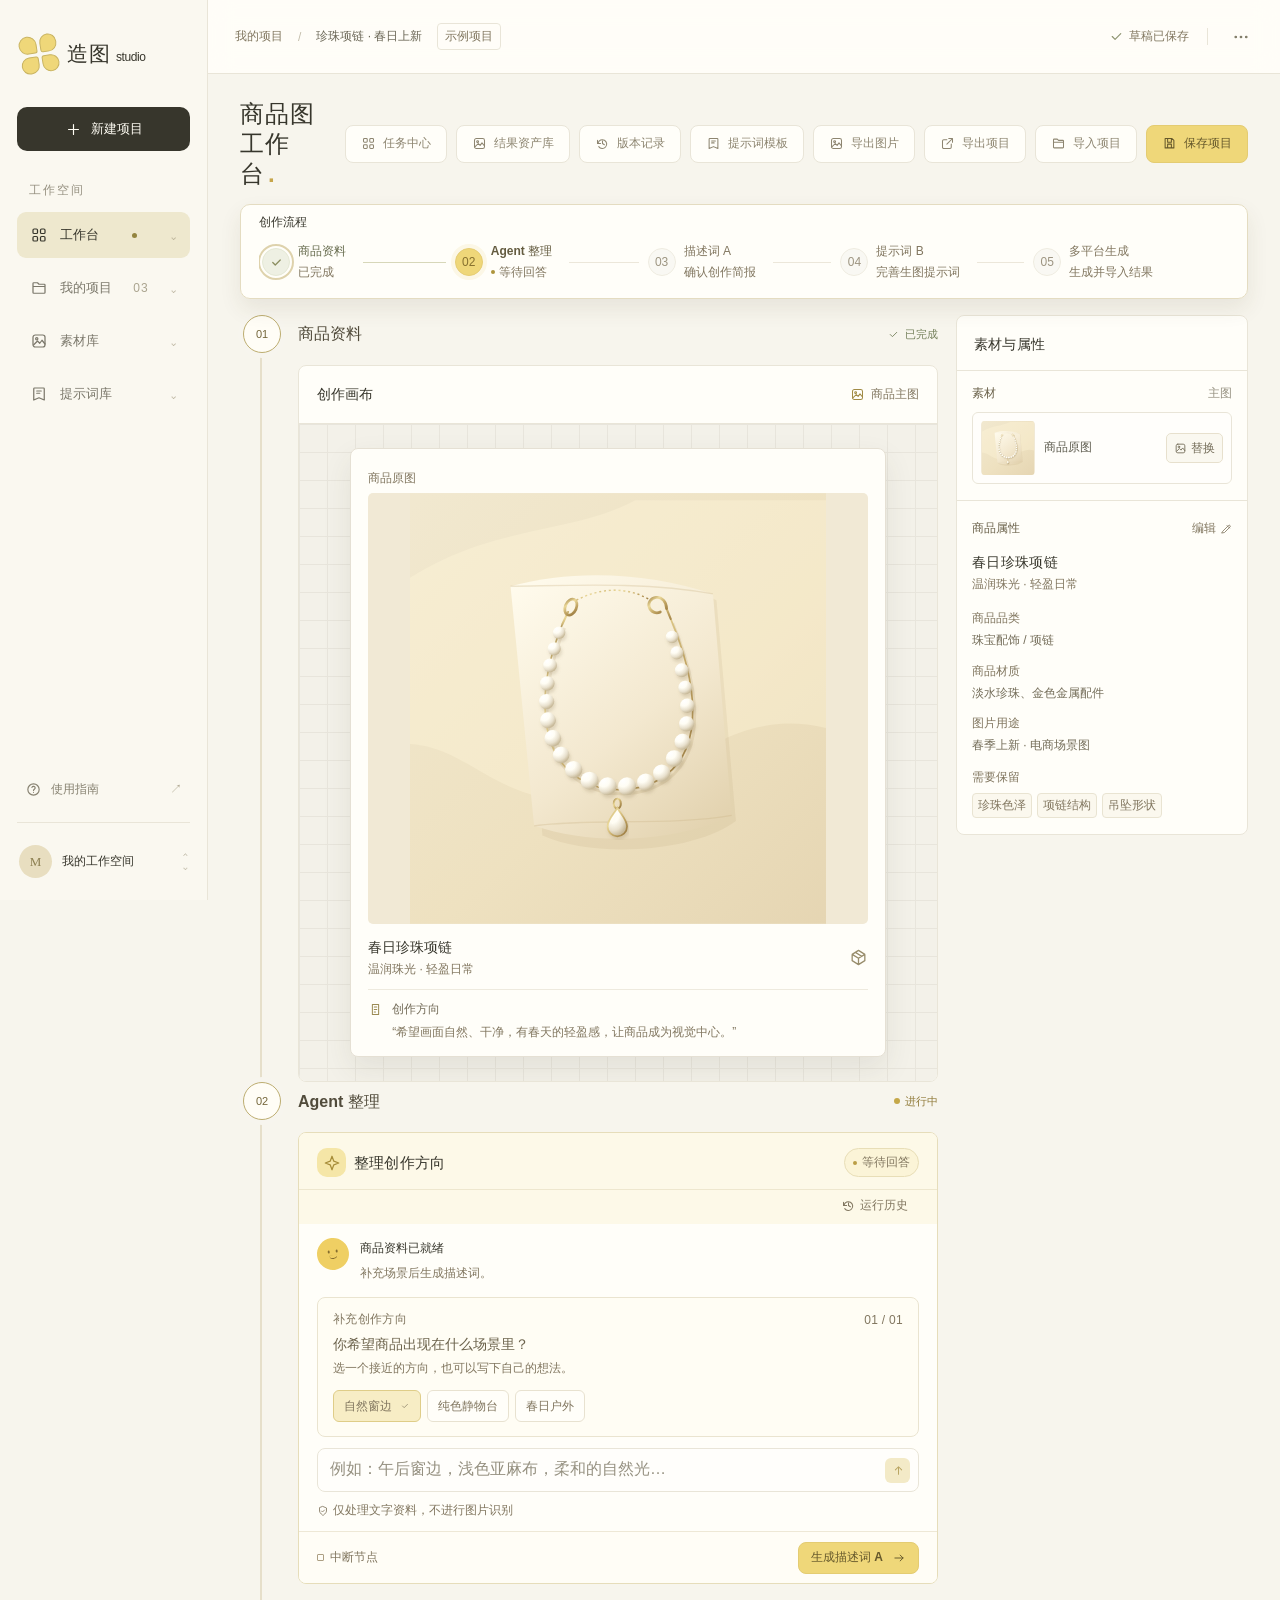
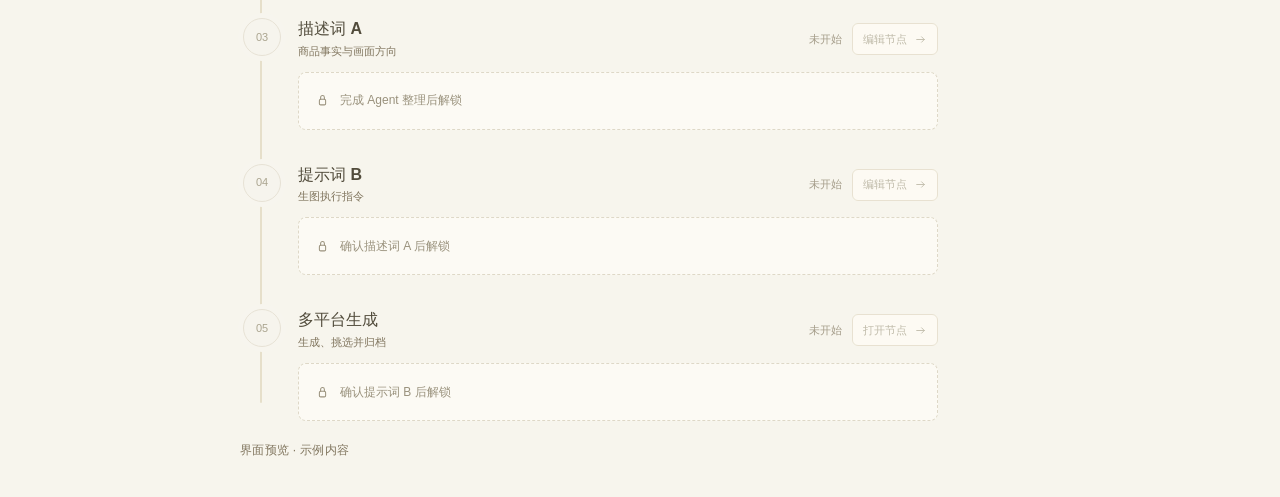
==== commit f58c3c85: "Preserve unsaved A text across editor reopen and reload" ====
--- a/index.html
+++ b/index.html
@@ -111,6 +111,7 @@
               <div class="agent-greeting"><span class="agent-face" aria-hidden="true"><i></i><i></i><b></b></span><div><strong>商品资料已就绪</strong><p>补充场景后生成描述词。</p></div></div>
               <div class="question-box"><div class="question-meta"><span>补充创作方向</span><span>01 / 01</span></div><h3>你希望商品出现在什么场景里？</h3><p>选一个接近的方向，也可以写下自己的想法。</p><div class="scene-options"><button class="scene-option selected" type="button">自然窗边<svg class="ui-icon"><use href="#i-check"/></svg></button><button class="scene-option" type="button">纯色静物台</button><button class="scene-option" type="button">春日户外</button></div></div>
               <div class="reply-box"><textarea aria-label="补充场景描述" placeholder="例如：午后窗边，浅色亚麻布，柔和的自然光…"></textarea><button type="button" aria-label="提交场景描述"><svg class="ui-icon"><use href="#i-send"/></svg></button></div>
+              <section class="agent-failure" data-agent-failure role="alert" aria-atomic="true" hidden><strong data-agent-failure-title></strong><p data-agent-failure-message></p><button class="button button-secondary" type="button" data-agent-retry>重试</button></section>
               <div class="agent-privacy"><svg class="ui-icon"><use href="#i-shield"/></svg>仅处理文字资料，不进行图片识别</div>
             </div>
             <footer class="agent-actions"><button class="interrupt-button" type="button"><span aria-hidden="true"></span>中断节点</button><button class="button button-primary next-button" type="button">生成描述词 A<svg class="ui-icon"><use href="#i-arrow"/></svg></button></footer>
@@ -193,6 +194,7 @@
       let pendingImportedProjectReload = false;
       let pendingSceneChange = null;
       let activeAgentRequest = null;
+      let agentFailure = null;
       let agentRequestSequence = 0;
       let toastTimer;
       let editingAgent = false;
@@ -200,6 +202,11 @@
       let generated = false;
       let progress = 1;
       let descriptionA = '';
+      let descriptionARawEdit = null;
+      let acceptedASnapshot;
+      let activeAOperation = null;
+      let pendingAConfirmation = null;
+      let aImageFeedback = null;
       let descriptionAStructured = {};
       let agentWarnings = [];
       let descriptionADraft = null;
@@ -336,6 +343,8 @@
             generated,
             progress,
             descriptionA,
+            descriptionARawEdit,
+            acceptedASnapshot,
             descriptionAStructured,
             agentWarnings,
             descriptionADraft,
@@ -378,7 +387,7 @@
         const selectedOption = sceneOptions.find((option) => option.classList.contains('selected'));
         return {
           projectId, selectedScene: selectedOption?.textContent.trim() || '', interrupted, generated, progress,
-          descriptionA, promptB, negativePrompt, aspectRatio, platformParams, platformOverrides, promptBSource, promptBVersion, promptBTemplateId, promptBTemplateVersion, agentTemplateId, agentTemplateVersion, resultGenerated, resultSelected, product: productState, versions,
+          descriptionA, descriptionARawEdit, acceptedASnapshot, promptB, negativePrompt, aspectRatio, platformParams, platformOverrides, promptBSource, promptBVersion, promptBTemplateId, promptBTemplateVersion, agentTemplateId, agentTemplateVersion, resultGenerated, resultSelected, product: productState, versions,
           currentAgentRunId, currentAgentRunVersion,
           promptBExecution: { positive_prompt: promptB, negative_prompt: negativePrompt, aspect_ratio: aspectRatio, platform_params: platformParams, platform_overrides: platformOverrides, source: promptBSource, version: promptBVersion, templateId: promptBTemplateId, templateVersion: promptBTemplateVersion },
           descriptionAStructured,
@@ -399,6 +408,10 @@
         };
       };
       const syncProject = (showFeedback = false) => {
+        if (activeAOperation) {
+          if (showFeedback) showToast('A 版正在保存或确认，请完成后再保存项目');
+          return Promise.resolve(false);
+        }
         const nextRequest = { routeUrl: projectApiUrl, body: JSON.stringify(serializeProject()), showFeedback: Boolean(showFeedback) };
         pendingProjectSync = pendingProjectSync
           ? { ...nextRequest, showFeedback: pendingProjectSync.showFeedback || nextRequest.showFeedback }
@@ -422,27 +435,33 @@
         return serverSyncQueue;
       };
       const ensureProjectOnServer = async (routeUrl = projectApiUrl, snapshot = serializeProject(), isCurrent = () => true) => {
-        const current = await fetch(routeUrl, { cache: 'no-store' });
+        const current = await fetch(routeUrl, { cache: 'no-store' }).catch(() => { throw agentRequestError('NETWORK_ERROR'); });
         if (!isCurrent()) return;
         if (current.ok) return;
-        if (current.status !== 404) throw new Error('项目暂时无法读取，请稍后重试');
+        if (current.status !== 404) throw agentRequestError('PROJECT_NOT_FOUND', current.status);
         const created = await fetch(routeUrl, {
           method: 'PUT',
           headers: { 'Content-Type': 'application/json' },
           body: JSON.stringify(snapshot)
-        });
-        if (isCurrent() && !created.ok) throw new Error('项目未能保存到服务端，请稍后重试');
+        }).catch(() => { throw agentRequestError('NETWORK_ERROR'); });
+        if (isCurrent() && !created.ok) throw agentRequestError('PERSIST_FAILED', created.status);
       };
       const restoreAgentRunsFromServer = async () => {
         const routeUrl = projectApiUrl, session = projectSession, restoringProjectId = projectId;
+        const restoringAOperation = activeAOperation;
+        const restoringAEdits = JSON.stringify(descriptionAFieldEdits);
+        const restoringRawEdit = descriptionARawEdit;
         const inputSignature = agentInputSignature(), restoringRunId = currentAgentRunId, restoringText = descriptionA;
         try {
           const response = await fetch(`${routeUrl}/agent-runs`, { cache: 'no-store' });
           if (!response.ok) return;
           const payload = await response.json();
           if (projectApiUrl !== routeUrl || projectSession !== session || projectId !== restoringProjectId
+            || activeAOperation !== restoringAOperation || activeAOperation || JSON.stringify(descriptionAFieldEdits) !== restoringAEdits || descriptionARawEdit !== restoringRawEdit
             || agentInputSignature() !== inputSignature || currentAgentRunId !== restoringRunId || descriptionA !== restoringText) return;
           agentRunHistory = Array.isArray(payload.runs) ? payload.runs : [];
+          resolveAcceptedASnapshot();
+          refreshAConfirmationState();
           latestAgentDraftVersion = Number(payload.latestDraftVersion) || 0;
           if (!currentAgentRunId && !descriptionA) return;
           const currentRun = agentRunHistory.find((run) => run.runId === currentAgentRunId && run.output?.draft);
@@ -461,6 +480,7 @@
         } catch (error) { /* Existing project state remains usable offline. */ }
       };
       const uploadProductImage = async (file) => {
+        if (activeAOperation) { showToast('A 版正在保存或确认，请完成后再修改'); return; }
         if (!file || !['image/png', 'image/jpeg', 'image/webp'].includes(file.type)) { showToast('请选择 PNG、JPEG 或 WebP 图片'); return; }
         if (file.size > 8 * 1024 * 1024) { showToast('图片不能超过 8MB'); return; }
         const shouldResetDownstream = progress > 1;
@@ -489,31 +509,89 @@
           showToast(error.message || '图片上传失败，已保留本地预览');
         } finally { URL.revokeObjectURL(previewUrl); }
       };
+      const refreshAImageFeedback = () => {
+        const host = detailContents.a.querySelector('[data-a-image-feedback]');
+        if (!host) return;
+        const feedback = aImageFeedback?.projectId === projectId && aImageFeedback.session === projectSession ? aImageFeedback : null;
+        host.hidden = !feedback;
+        host.textContent = feedback?.message || '';
+        host.classList.toggle('is-error', feedback?.status === 'error');
+        const input = detailContents.a.querySelector('#a-reference-image');
+        input?.setAttribute('aria-invalid', String(feedback?.status === 'error'));
+      };
+      const setAImageFeedback = (status, message) => {
+        aImageFeedback = { projectId, session: projectSession, status, message };
+        refreshAImageFeedback();
+      };
+      const refreshAImagePreview = () => {
+        const host = detailContents.a.querySelector('[data-a-image-preview]');
+        if (!host) return;
+        host.innerHTML = aReferenceImageUrl ? `<div class="prompt-attachment-preview"><img src="${escapeHtml(new URL(aReferenceImageUrl, window.location.href).href)}" alt="A 版参考图"><span>已绑定 A 版参考图</span></div>` : '';
+      };
+      const isAImageUploadCurrent = (operation) => activeAOperation === operation && operation.projectId === projectId
+        && operation.routeUrl === projectApiUrl && operation.session === projectSession && operation.runId === currentAgentRunId
+        && operation.inputSignature === agentInputSignature() && operation.originalImageUrl === aReferenceImageUrl;
       const uploadABriefImage = async (file) => {
-        if (!file || !['image/png', 'image/jpeg', 'image/webp'].includes(file.type)) { showToast('请选择 PNG、JPEG 或 WebP 图片'); return; }
-        if (file.size > 8 * 1024 * 1024) { showToast('图片不能超过 8MB'); return; }
-        if (progress > 2) {
-          const accepted = window.confirm('更换 A 版参考图会影响提示词 B 和生成结果。是否清除下游内容并继续？');
-          if (!accepted) return;
-        }
-        showToast('正在上传 A 版参考图');
+        if (!file) return;
+        if (activeAOperation || pendingAConfirmation || agentBusy || interrupted) { showToast('请等待当前操作完成后再上传参考图'); return; }
+        if (!['image/png', 'image/jpeg', 'image/webp'].includes(file.type)) { setAImageFeedback('error', '请选择 PNG、JPEG 或 WebP 图片，A 版文字可继续保存'); return; }
+        if (file.size > 8 * 1024 * 1024) { setAImageFeedback('error', '参考图不能超过 8MB，A 版文字可继续保存'); return; }
+        const clearDownstream = progress > 2;
+        if (clearDownstream && !window.confirm('更换 A 版参考图会影响提示词 B 和生成结果。是否清除下游内容并继续？')) return;
+        const operation = { ...captureAOperation(), originalImageUrl: aReferenceImageUrl };
+        setAOperation(operation);
+        setAImageFeedback('uploading', '正在上传参考图；可继续编辑文字，上传结束后再保存或确认 A');
+        let binding = false;
         try {
-          const response = await fetch(`${projectApiUrl}/assets`, { method: 'POST', headers: { 'Content-Type': file.type }, body: file });
+          const response = await fetch(`${operation.routeUrl}/assets`, { method: 'POST', headers: { 'Content-Type': file.type }, body: file });
+          if (!isAImageUploadCurrent(operation)) return;
           const payload = await response.json().catch(() => ({}));
-          if (!response.ok || !payload.url) throw new Error(payload.error || 'A 版参考图上传失败');
-          if (progress > 2) resetDownstream(2);
+          if (!isAImageUploadCurrent(operation)) return;
+          if (!response.ok) {
+            setAImageFeedback('error', response.status === 413 ? '参考图超过上传限制，请选择不超过 8MB 的图片；A 版文字可继续保存' : response.status === 415 ? '参考图格式不受支持，请选择 PNG、JPEG 或 WebP；A 版文字可继续保存' : '参考图上传失败，请重新选择图片重试；A 版文字和原参考图已保留');
+            return;
+          }
+          const uploadPrefix = `/uploads/${encodeURIComponent(operation.projectId)}/`;
+          if (typeof payload.url !== 'string' || !payload.url.startsWith(uploadPrefix) || !/^[A-Za-z0-9_.-]+$/.test(payload.url.slice(uploadPrefix.length)) || payload.url.includes('..')) {
+            setAImageFeedback('error', '未收到有效的参考图地址，请重新选择图片重试；A 版文字已保留');
+            return;
+          }
+          await serverSyncQueue;
+          if (!isAImageUploadCurrent(operation)) return;
+          operation.content = editorAContent();
+          operation.committing = true;
+          refreshAConfirmationState();
+          binding = true;
+          const candidate = clearDownstream ? confirmedAProject(acceptedASnapshot, true) : serializeProject();
+          candidate.aReferenceImageUrl = payload.url;
+          if (!await strictAProjectSave(operation, candidate) || !isAImageUploadCurrent(operation)) return;
+          if (clearDownstream) { resetDownstream(2); generationResendSourceJobId = ''; }
           aReferenceImageUrl = payload.url;
           persistState();
-          await syncProject();
-          showToast('A 版参考图已上传');
-          openDetail('a', false);
-        } catch (error) { showToast(error.message || 'A 版参考图上传失败'); }
+          refreshAImagePreview();
+          setAImageFeedback('success', '参考图已上传并保存；A 版文字保持原样');
+          showToast('A 版参考图已上传并保存');
+        } catch (error) {
+          if (isAImageUploadCurrent(operation)) setAImageFeedback('error', binding
+            ? '参考图已上传，但未能保存到项目；原参考图与下游已保留，请重新选择图片重试，A 版文字可继续保存'
+            : '无法连接上传服务，请检查网络后重新选择图片；A 版文字和原参考图已保留');
+        } finally {
+          if (activeAOperation === operation) {
+            if (!isAImageUploadCurrent(operation) && aImageFeedback?.status === 'uploading') aImageFeedback = null;
+            setAOperation(null);
+            refreshAImageFeedback();
+          }
+        }
       };
       const restoreProjectFromServer = async () => {
+        if (descriptionARawEdit !== null) return;
+        const routeUrl = projectApiUrl, restoringProjectId = projectId, session = projectSession, rawEdit = descriptionARawEdit;
+        const isCurrent = () => routeUrl === projectApiUrl && restoringProjectId === projectId && session === projectSession && rawEdit === descriptionARawEdit;
         try {
-          const response = await fetch(projectApiUrl, { cache: 'no-store' });
-          if (!response.ok) return;
+          const response = await fetch(routeUrl, { cache: 'no-store' });
+          if (!response.ok || !isCurrent()) return;
           const serverProject = (await response.json()).project;
+          if (!isCurrent()) return;
           if (!serverProject) return;
           const localRaw = window.localStorage.getItem(storageKey);
           const localProject = localRaw ? JSON.parse(localRaw) : null;
@@ -601,6 +679,7 @@
         window.location.reload();
       };
       const importProjectFromFile = async (file) => {
+        if (activeAOperation) { showToast('A 版正在保存或确认，请完成后再修改'); return; }
         if (!file) return;
         const activeProjectId = projectId;
         const importRouteUrl = projectApiUrl;
@@ -635,7 +714,7 @@
           invalidateAgentRequest();
           pendingSceneChange = null;
           projectSession += 1;
-          window.localStorage.setItem(storageKey, JSON.stringify({ ...importedState, projectId: activeProjectId }));
+          window.localStorage.setItem(storageKey, JSON.stringify({ ...importedState, descriptionARawEdit: null, projectId: activeProjectId }));
           projectId = activeProjectId;
           projectApiUrl = `/api/projects/${encodeURIComponent(activeProjectId)}`;
           const warnings = Array.isArray(payload.warnings) ? payload.warnings : [];
@@ -794,13 +873,64 @@
       const agentInputSignature = () => JSON.stringify({ scene: selectedSceneName(), note: agentNote, product: productState });
       const captureAgentRequest = (task) => ({
         id: ++agentRequestSequence, task, projectId, routeUrl: projectApiUrl, session: projectSession,
-        inputSignature: agentInputSignature(),
+        inputSignature: agentInputSignature(), noteInput: document.querySelector('.reply-box textarea')?.value || '',
         body: JSON.stringify({ task, scene: selectedSceneName(), note: agentNote, product: productState }),
         projectSnapshot: JSON.parse(JSON.stringify(serializeProject()))
       });
       const isAgentRequestCurrent = (request) => !request.cancelled && request.projectId === projectId && request.routeUrl === projectApiUrl
         && request.session === projectSession && request.inputSignature === agentInputSignature();
+      const agentRequestError = (code, status = 0) => Object.assign(new Error('Agent 请求未完成'), { code: String(code || 'MODEL_REQUEST_FAILED'), status: Number(status) || 0 });
+      const agentFailureMessage = (error) => {
+        const reasons = {
+          AGENT_NOT_CONFIGURED: '文字服务尚未配置，请检查服务端配置后手动重试。',
+          MODEL_TIMEOUT: '文字服务响应超时，请稍后手动重试。',
+          MODEL_EMPTY_RESPONSE: '文字服务返回了空内容，请手动重试。',
+          MODEL_INVALID_JSON: '文字服务返回的内容格式无效，请手动重试。',
+          MODEL_SCHEMA_INVALID: '文字服务未返回有效的 A 版格式，请手动重试。',
+          INVALID_REQUEST: '提交的资料不符合要求，请检查商品资料和补充输入后再提交。',
+          UNSUPPORTED_TASK: '当前文字操作不受支持，请刷新页面后重试。',
+          PROJECT_NOT_FOUND: '当前项目暂时无法读取，请检查服务并重新保存项目后重试。',
+          PERSIST_FAILED: '运行记录未能保存，请检查服务和项目保存状态后重试。',
+          AGENT_CANCELLED: '这次请求已取消，已有内容保留，可以手动重试。',
+          NETWORK_ERROR: '无法连接文字服务，请检查网络和本地服务后手动重试。'
+        };
+        return Object.hasOwn(reasons, error?.code) ? reasons[error.code] : (error?.status === 429 ? '文字服务请求较多，请稍后手动重试。' : '文字服务暂时不可用，请稍后手动重试。');
+      };
+      const isAgentFailureCurrent = () => agentFailure && isAgentRequestCurrent(agentFailure.request)
+        && agentFailure.noteInput === (document.querySelector('.reply-box textarea')?.value || '');
+      const clearAgentFailure = () => {
+        const hadFailure = Boolean(agentFailure);
+        agentFailure = null;
+        const panel = document.querySelector('[data-agent-failure]');
+        if (panel) panel.hidden = true;
+        if (hadFailure && !agentBusy && !interrupted) setStatus(generated ? '描述词 A 已生成' : '等待回答', generated ? 'is-ready' : '');
+      };
+      const renderAgentFailure = () => {
+        if (agentFailure && !isAgentFailureCurrent()) clearAgentFailure();
+        const panel = document.querySelector('[data-agent-failure]');
+        if (!panel) return;
+        panel.hidden = !agentFailure;
+        if (!agentFailure) return;
+        document.querySelector('[data-agent-failure-title]').textContent = agentFailure.request.task === 'description_a' ? '生成描述词 A 失败' : '提交补充失败';
+        document.querySelector('[data-agent-failure-message]').textContent = agentFailure.message;
+        const retry = document.querySelector('[data-agent-retry]');
+        retry.textContent = agentFailure.request.task === 'description_a' ? '重试生成描述词 A' : '重新提交补充';
+        retry.disabled = agentBusy || interrupted || Boolean(pendingSceneChange);
+      };
+      const showAgentFailure = (request, error) => {
+        if (request.noteInput !== (document.querySelector('.reply-box textarea')?.value || '')) {
+          setStatus('补充输入已修改，请重新提交');
+          return;
+        }
+        agentFailure = { request, noteInput: request.noteInput, message: agentFailureMessage(error) };
+        renderAgentFailure();
+        if (agentFailure) {
+          setStatus(request.task === 'description_a' ? 'A 版生成失败' : '补充提交失败', 'is-interrupted');
+          showToast(agentFailure.message);
+        }
+      };
       const beginAgentRequest = (task) => {
+        clearAgentFailure();
         if (activeAgentRequest) activeAgentRequest.cancelled = true;
         const request = captureAgentRequest(task);
         activeAgentRequest = request;
@@ -813,9 +943,15 @@
         setAgentBusy(false);
       };
       const invalidateAgentRequest = () => {
+        clearAgentFailure();
+        activeAOperation = null;
+        pendingAConfirmation = null;
+        aImageFeedback = null;
+        refreshAImageFeedback();
         if (activeAgentRequest) activeAgentRequest.cancelled = true;
         activeAgentRequest = null;
         setAgentBusy(false);
+        refreshAConfirmationState();
       };
       const requestAgent = async (task, request = captureAgentRequest(task)) => {
         await ensureProjectOnServer(request.routeUrl, request.projectSnapshot, () => isAgentRequestCurrent(request));
@@ -824,20 +960,20 @@
           method: 'POST',
           headers: { 'Content-Type': 'application/json' },
           body: request.body
-        });
-        const payload = await response.json().catch(() => ({}));
+        }).catch(() => { throw agentRequestError('NETWORK_ERROR'); });
+        const payload = await response.json().catch(() => null);
         if (!isAgentRequestCurrent(request)) return null;
-        if (payload.run) {
+        if (payload?.run) {
           agentRunHistory = [payload.run, ...agentRunHistory.filter((run) => run.runId !== payload.run.runId)].slice(0, 50);
           latestAgentDraftVersion = Math.max(latestAgentDraftVersion, Number(payload.run.output?.version) || 0);
         }
-        if (!response.ok) throw new Error(payload.error || 'AI 服务暂时不可用');
-        if (!payload.run?.output) throw new Error('Agent 没有返回有效运行记录');
+        if (!response.ok) throw agentRequestError(payload?.errorCode, response.status);
+        if (!payload?.run?.output) throw agentRequestError('MODEL_SCHEMA_INVALID', response.status);
         return { ...payload.run.output, run: payload.run };
       };
 
       const setAgentBusy = (busy) => {
-        busy = Boolean(busy || activeAgentRequest);
+        busy = Boolean(busy || activeAgentRequest || activeAOperation);
         agentBusy = busy;
         sceneOptions.forEach((option) => { option.disabled = busy; });
         const replyButton = document.querySelector('.reply-box button');
@@ -850,6 +986,7 @@
         nextButton.innerHTML = busy
           ? `${activeAgentRequest?.task === 'restore_a' ? '正在恢复 A 版' : 'DeepSeek 整理中'}<span class="button-spinner" aria-hidden="true"></span>`
           : (generated && !editingAgent ? '描述词 A 已生成<svg class="ui-icon"><use href="#i-check"></use></svg>' : `${generated ? '重新生成' : '生成'}描述词 A<svg class="ui-icon"><use href="#i-arrow"></use></svg>`);
+        renderAgentFailure();
       };
 
       const hasSceneDownstream = () => progress > 1 || generated || Boolean(descriptionA || promptB || negativePrompt
@@ -857,6 +994,7 @@
         || generationJobId || generationResendSourceJobId || resultGenerated || resultSelected >= 0 || generatedResults.length);
       const applySceneSelection = (option) => {
         if (interrupted || agentBusy || !sceneOptions.includes(option) || option.classList.contains('selected')) return;
+        clearAgentFailure();
         const savedNote = agentNote;
         const noteInput = document.querySelector('.reply-box textarea');
         const editingNote = noteInput.value;
@@ -912,17 +1050,18 @@
           showToast('节点已继续');
         }
         persistState();
+        renderAgentFailure();
       });
 
-      nextButton.addEventListener('click', () => {
-        if (interrupted || (generated && !editingAgent) || agentBusy || pendingSceneChange) return;
+      const generateDescriptionA = (retry = false) => {
+        if (interrupted || (generated && !editingAgent && !retry) || agentBusy || pendingSceneChange) return;
         const wasGenerated = generated;
         const request = beginAgentRequest('description_a');
         setStatus('正在请求 DeepSeek', 'is-ready');
         requestAgent('description_a', request).then((payload) => {
           if (activeAgentRequest !== request || !isAgentRequestCurrent(request) || !payload) return;
           const nextDescription = String(payload.descriptionA || '').trim();
-          if (!nextDescription) throw new Error('DeepSeek 没有返回描述词 A');
+          if (!nextDescription) throw agentRequestError('MODEL_EMPTY_RESPONSE');
           const descriptionChanged = wasGenerated && nextDescription !== descriptionA;
           if (descriptionChanged && progress > 2) {
             const accepted = window.confirm('新的描述词 A 与已确认版本不同。提示词 B 和已生成结果需要重做。是否清除下游内容并继续？');
@@ -932,6 +1071,8 @@
             }
             resetDownstream(1);
           }
+          resolveAcceptedASnapshot();
+          replaceAEditorRaw(nextDescription);
           descriptionA = nextDescription;
           descriptionAStructured = payload.descriptionAStructured && typeof payload.descriptionAStructured === 'object' ? payload.descriptionAStructured : {};
           agentWarnings = Array.isArray(payload.warnings) ? payload.warnings : [];
@@ -962,12 +1103,12 @@
             : (descriptionChanged ? '描述词 A 已更新，下游内容需要重新确认' : 'DeepSeek 已生成描述词 A'));
         }).catch((error) => {
           if (activeAgentRequest !== request || !isAgentRequestCurrent(request)) return;
-          setStatus('AI 请求失败', 'is-interrupted');
-          showToast(error.message || 'DeepSeek 暂时不可用');
+          showAgentFailure(request, error);
         }).finally(() => {
           finishAgentRequest(request);
         });
-      });
+      };
+      nextButton.addEventListener('click', () => generateDescriptionA());
 
       saveButton.addEventListener('click', () => {
         saveState.innerHTML = '<svg class="ui-icon"><use href="#i-check"></use></svg>刚刚保存';
@@ -982,7 +1123,7 @@
         }, 3000);
       });
 
-      document.querySelector('.reply-box button').addEventListener('click', () => {
+      const submitAgentNote = () => {
         if (interrupted || agentBusy || pendingSceneChange) return;
         const input = document.querySelector('.reply-box textarea');
         agentNote = input.value.trim();
@@ -1005,12 +1146,20 @@
           showToast(question || 'DeepSeek 已收到补充');
         }).catch((error) => {
           if (activeAgentRequest !== request || !isAgentRequestCurrent(request)) return;
-          setStatus('AI 请求失败', 'is-interrupted');
-          showToast(error.message || 'DeepSeek 暂时不可用');
+          showAgentFailure(request, error);
         }).finally(() => {
           finishAgentRequest(request);
         });
-      });
+      };
+      const retryAgentRequest = () => {
+        if (!isAgentFailureCurrent()) { clearAgentFailure(); return; }
+        if (interrupted || agentBusy || pendingSceneChange) return;
+        if (agentFailure.request.task === 'description_a') generateDescriptionA(true);
+        else submitAgentNote();
+      };
+      document.querySelector('.reply-box button').addEventListener('click', submitAgentNote);
+      document.querySelector('.reply-box textarea').addEventListener('input', clearAgentFailure);
+      document.querySelector('[data-agent-retry]').addEventListener('click', retryAgentRequest);
 
       const flowSteps = [...document.querySelectorAll('.flow-step')];
       const workflowCanvas = document.querySelector('#workflow-canvas');
@@ -1033,6 +1182,8 @@
         else modal.setAttribute('open', '');
       };
       const closeModal = () => {
+        pendingAConfirmation = null;
+        refreshAConfirmationState();
         pendingSceneChange = null;
         modalSession += 1;
         modal.dataset.modalSession = String(modalSession);
@@ -1098,6 +1249,7 @@
         openModal('编辑商品资料', `${fields}<div class="modal-actions"><button class="button button-secondary" type="button" data-modal-action="cancel">取消</button><button class="button button-primary" type="button" data-modal-action="save-product">保存资料</button></div>`);
       };
       const saveProduct = () => {
+        if (activeAOperation) { showToast('A 版正在保存或确认，请完成后再修改'); return; }
         const values = readProductEditor();
         if (!values) return;
         const nextProduct = {
@@ -1111,6 +1263,7 @@
           if (!accepted) return;
           resetDownstream(0);
         }
+        clearAgentFailure();
         productState = nextProduct;
         renderProduct();
         persistState();
@@ -1126,6 +1279,7 @@
         return snapshot;
       };
       const saveVersion = async () => {
+        if (activeAOperation) { showToast('A 版正在保存或确认，请完成后再修改'); return; }
         const snapshot = versionSnapshot();
         try {
           const response = await fetch(`${projectApiUrl}/versions`, { method: 'POST', headers: { 'Content-Type': 'application/json' }, body: JSON.stringify({ snapshot }) });
@@ -1274,10 +1428,12 @@
         openModal('应用提示词模板', templateApplyPreviewMarkup(template), { wide: true });
       };
       const applyPromptTemplate = async () => {
+        if (activeAOperation) { showToast('A 版正在保存或确认，请完成后再修改'); return; }
         const template = templateApplyCandidate;
         if (!template) return;
         const proposed = templateApplyFields(template);
         if (proposed.mode === 'b') {
+          if (!guardAConfirmation()) return;
           if (progress < 3) { showToast('请先确认描述词 A，再应用提示词 B 模板'); return; }
           const changed = Boolean(promptB && (proposed.positivePrompt !== promptB || proposed.negativePrompt !== negativePrompt || proposed.aspectRatio !== aspectRatio || JSON.stringify(proposed.platformParams) !== JSON.stringify(platformParams) || JSON.stringify(proposed.platformOverrides) !== JSON.stringify(platformOverrides)));
           if (changed && progress > 4) {
@@ -1307,6 +1463,7 @@
           showToast('提示词 B 模板已应用');
           return;
         }
+        resolveAcceptedASnapshot();
         const nextDescription = String(proposed.descriptionA || '').trim();
         if (!nextDescription) { showToast('A 模板没有可应用的描述词'); return; }
         const changed = nextDescription !== descriptionA || JSON.stringify(proposed.fields || {}) !== JSON.stringify(descriptionAStructured || {});
@@ -1322,6 +1479,7 @@
           const value = templateValue(raw) ?? (definition.array ? [] : '');
           nextFields[definition.key] = { value, source: 'user', updatedAt: timestamp, version: Math.max(1, Number(getDraftField(definition.key)?.version) || 1) + 1 };
         }
+        replaceAEditorRaw(nextDescription);
         descriptionA = nextDescription;
         descriptionAStructured = Object.fromEntries(Object.entries(nextFields).map(([key, field]) => [key, field.value]));
         descriptionADraft = { schemaVersion: 1, rawText: nextDescription, fields: nextFields, userFacts: descriptionADraft?.userFacts || {} };
@@ -1359,6 +1517,7 @@
         } catch (error) { showToast(error.message || '模板操作失败'); }
       };
       const restoreVersion = async (record) => {
+        if (activeAOperation) { showToast('A 版正在保存或确认，请完成后再修改'); return; }
         if (!record) return;
         if (record.versionId && !record.versionId.startsWith('local-')) {
           const response = await fetch(`${projectApiUrl}/versions/${encodeURIComponent(record.versionId)}/restore`, { method: 'POST', headers: { 'Content-Type': 'application/json' } });
@@ -1366,10 +1525,10 @@
           if (!response.ok) throw new Error(payload.error || '版本恢复失败');
           const restoredProject = payload.project && typeof payload.project === 'object' ? payload.project : record.snapshot;
           if (!restoredProject || typeof restoredProject !== 'object') throw new Error('版本恢复未返回项目快照');
-          window.localStorage.setItem(storageKey, JSON.stringify({ ...restoredProject, projectId: restoredProject.projectId || payload.projectId || projectId }));
+          window.localStorage.setItem(storageKey, JSON.stringify({ ...restoredProject, descriptionARawEdit: null, projectId: restoredProject.projectId || payload.projectId || projectId }));
         } else {
           const localSnapshot = { ...(record.snapshot || record), projectId };
-          window.localStorage.setItem(storageKey, JSON.stringify({ ...localSnapshot, generated: localSnapshot.progress >= 2, interrupted: false, updatedAt: new Date().toISOString() }));
+          window.localStorage.setItem(storageKey, JSON.stringify({ ...localSnapshot, descriptionARawEdit: null, generated: localSnapshot.progress >= 2, interrupted: false, updatedAt: new Date().toISOString() }));
         }
         window.location.reload();
       };
@@ -1379,6 +1538,7 @@
       const createProject = async () => {
         invalidateAgentRequest();
         pendingSceneChange = null;
+        acceptedASnapshot = null;
         projectName = document.querySelector('#new-project-name')?.value.trim() || '未命名商品项目';
         const projectSlug = projectName.toLowerCase().replace(/[^a-z0-9]+/g, '-').replace(/^-+|-+$/g, '').slice(0, 48) || 'project';
         projectSession += 1;
@@ -1391,6 +1551,7 @@
         generated = false;
         interrupted = false;
         descriptionA = '';
+        replaceAEditorRaw('');
         descriptionAStructured = {};
         agentWarnings = [];
         descriptionADraft = null;
@@ -1516,7 +1677,7 @@
           document.querySelector('.agent-greeting p').textContent = '补充场景后生成描述词。';
           setStatus('等待回答');
         }
-        if (stepIndex < 2) { descriptionA = ''; descriptionAStructured = {}; agentWarnings = []; descriptionADraft = null; descriptionAFieldEdits = {}; agentTemplateId = ''; agentTemplateVersion = 0; refreshAgentWarningPanel(); }
+        if (stepIndex < 2) { acceptedASnapshot = null; descriptionA = ''; replaceAEditorRaw(''); descriptionAStructured = {}; agentWarnings = []; descriptionADraft = null; descriptionAFieldEdits = {}; agentTemplateId = ''; agentTemplateVersion = 0; refreshAgentWarningPanel(); }
         if (stepIndex < 3) { promptB = ''; negativePrompt = ''; aspectRatio = '4:5'; platformParams = {}; platformOverrides = {}; promptBSource = 'workbench'; promptBVersion = 1; promptBTemplateId = ''; promptBTemplateVersion = 0; commitPlatformOverrides(); }
         if (stepIndex < 4) {
           resultGenerated = false;
@@ -1620,16 +1781,19 @@
         revealDetail(detail);
         node.classList.add('is-expanded');
         if (stepName === 'a') {
-          host.innerHTML = `<p>参考图仅用于后续生图，不发送给文字 Agent。</p><div data-agent-fact-warnings>${renderAgentWarnings()}</div>${renderAgentDraftFields()}<label for="description-editor">描述词 A<textarea id="description-editor">${escapeHtml(descriptionA)}</textarea></label><label class="prompt-attachment" for="a-reference-image"><span>提交 A 版时附加参考图（可选）</span><small>${aReferenceImageUrl ? '已上传，可重新选择' : '支持 PNG、JPEG、WebP，最大 8MB'}</small><input id="a-reference-image" type="file" accept="image/png,image/jpeg,image/webp"></label>${aReferenceImageUrl ? `<div class="prompt-attachment-preview"><img src="${escapeHtml(new URL(aReferenceImageUrl, window.location.href).href)}" alt="A 版参考图"><span>已绑定 A 版参考图</span></div>` : ''}<div class="detail-actions"><span class="detail-state">确认后解锁提示词 B</span><button class="text-button" type="button" data-detail-action="save-brief">保存简报</button><button class="text-button" type="button" data-detail-action="regenerate-a">重新发送 A 版</button><button class="button button-primary" type="button" data-detail-action="confirm-a">确认描述词 A<svg class="ui-icon"><use href="#i-arrow"></use></svg></button></div>`;
+          // Keep the live A inputs stable while a save, confirmation or reference binding owns them.
+          if (!activeAOperation || !host.querySelector('#description-editor')) host.innerHTML = `<p data-a-confirmation-state role="status" hidden></p><p>参考图仅用于后续生图，不发送给文字 Agent。</p><div data-agent-fact-warnings>${renderAgentWarnings()}</div>${renderAgentDraftFields()}<label for="description-editor">描述词 A<span class="a-field-required" data-a-required="descriptionA">确认时必填</span><textarea id="description-editor" aria-invalid="false" aria-describedby="a-field-descriptionA-error">${escapeHtml(descriptionARawEdit ?? descriptionA)}</textarea><span class="a-field-error" id="a-field-descriptionA-error" data-a-field-error="descriptionA" role="alert" hidden></span></label><label class="prompt-attachment" for="a-reference-image"><span>提交 A 版时附加参考图（可选）</span><small>${aReferenceImageUrl ? '已上传，可重新选择' : '支持 PNG、JPEG、WebP，最大 8MB'}</small><input id="a-reference-image" type="file" accept="image/png,image/jpeg,image/webp" aria-label="选择 A 版参考图" aria-describedby="a-image-feedback"></label><p class="a-image-feedback" id="a-image-feedback" data-a-image-feedback role="status" hidden></p><div data-a-image-preview></div><div class="detail-actions"><span class="detail-state">确认后解锁提示词 B</span><button class="text-button" type="button" data-detail-action="save-brief">保存简报</button><button class="text-button" type="button" data-detail-action="regenerate-a">重新发送 A 版</button><button class="button button-primary" type="button" data-detail-action="confirm-a">确认描述词 A<svg class="ui-icon"><use href="#i-arrow"></use></svg></button></div>`;
         } else if (stepName === 'b') {
-          host.innerHTML = `<label for="prompt-editor">正向提示词 B<textarea id="prompt-editor">${escapeHtml(promptB)}</textarea></label><label for="negative-prompt-editor">负面提示词<textarea id="negative-prompt-editor">${escapeHtml(negativePrompt)}</textarea></label><label for="aspect-ratio-editor">画幅<select id="aspect-ratio-editor">${allowedAspectRatios.map((ratio) => `<option value="${ratio}"${ratio === aspectRatio ? ' selected' : ''}>${ratio}</option>`).join('')}</select></label><label for="platform-params-editor">平台参数（JSON，可选）<textarea id="platform-params-editor" rows="3" spellcheck="false" placeholder="{&quot;seed&quot;: 42}">${escapeHtml(JSON.stringify(platformParams, null, 2))}</textarea><small>仅填写通用键值，值支持字符串、数字和布尔值。</small></label><div class="detail-actions"><span class="detail-state">确认后进入多平台生成</span><button class="text-button" type="button" data-detail-action="resend-b">重新发送 B 版</button><button class="button button-primary" type="button" data-detail-action="confirm-b">确认提示词 B<svg class="ui-icon"><use href="#i-arrow"></use></svg></button></div>`;
+          host.innerHTML = `<p data-a-confirmation-state role="status" hidden></p><label for="prompt-editor">正向提示词 B<textarea id="prompt-editor">${escapeHtml(promptB)}</textarea></label><label for="negative-prompt-editor">负面提示词<textarea id="negative-prompt-editor">${escapeHtml(negativePrompt)}</textarea></label><label for="aspect-ratio-editor">画幅<select id="aspect-ratio-editor">${allowedAspectRatios.map((ratio) => `<option value="${ratio}"${ratio === aspectRatio ? ' selected' : ''}>${ratio}</option>`).join('')}</select></label><label for="platform-params-editor">平台参数（JSON，可选）<textarea id="platform-params-editor" rows="3" spellcheck="false" placeholder="{&quot;seed&quot;: 42}">${escapeHtml(JSON.stringify(platformParams, null, 2))}</textarea><small>仅填写通用键值，值支持字符串、数字和布尔值。</small></label><div class="detail-actions"><span class="detail-state">确认后进入多平台生成</span><button class="text-button" type="button" data-detail-action="resend-b">重新发送 B 版</button><button class="button button-primary" type="button" data-detail-action="confirm-b">确认提示词 B<svg class="ui-icon"><use href="#i-arrow"></use></svg></button></div>`;
         } else {
-          host.innerHTML = `<p class="generation-intro">可多选；各平台独立运行。当前四个平台均未验收，支持手动导入。</p><div class="platform-picker" data-platform-picker><button class="platform-picker-trigger" type="button" data-platform-picker-trigger aria-haspopup="listbox" aria-expanded="false"><span class="platform-picker-label"><span class="platform-picker-icon"><svg class="ui-icon"><use href="#i-sparkle"></use></svg></span><span><strong>生成平台</strong><small data-platform-picker-summary>请选择平台</small></span></span><svg class="ui-icon platform-picker-chevron"><use href="#i-arrow"></use></svg></button><div class="platform-submenu" data-platform-picker-menu role="listbox" aria-multiselectable="true" aria-hidden="true">${Object.entries(generationPlatforms).map(([key, value]) => `<label class="platform-option" role="option" aria-selected="${selectedGenerationPlatforms.has(key) ? 'true' : 'false'}"><input type="checkbox" name="generation-platform" value="${key}" ${selectedGenerationPlatforms.has(key) ? 'checked' : ''}><span class="platform-option-copy"><strong>${value.label}</strong><small>${key === 'doubao' ? '未验收' : '实验性 · 未验收'}</small></span><span class="platform-option-check"><svg class="ui-icon"><use href="#i-check"></use></svg></span></label>`).join('')}</div></div><div class="platform-overrides-editor" id="platform-overrides-editor" aria-label="平台覆盖参数"></div><div class="platform-status-list" id="platform-status-list"></div><div class="generation-bridge-status" id="generation-bridge-status">${doubaoExtensionReady ? '扩展已就绪' : '尚未检测到工作台扩展'}</div><div class="generation-bridge-actions"><button class="text-button" type="button" data-bridge-action="open-platform">打开所选平台</button><button class="text-button" type="button" data-bridge-action="copy-prompt">复制提示词 B</button><button class="text-button" type="button" data-bridge-action="copy-image">复制商品图地址</button><button class="text-button" type="button" data-bridge-action="manual-result">手动导入结果</button><button class="text-button" type="button" data-bridge-action="help">安装与手动操作说明</button><input class="result-upload-input" id="result-upload-input" type="file" accept="image/png,image/jpeg,image/webp" multiple aria-label="选择生成结果图片"></div><div class="generation-results" id="generation-results"></div><div class="detail-actions"><span class="detail-state">平台分别运行；失败会单独提示</span><button class="text-button" type="button" data-detail-action="regenerate-results">重新发送</button><button class="button button-primary" type="button" data-detail-action="generate">向所选平台发送<svg class="ui-icon"><use href="#i-arrow"></use></svg></button></div>`;
+          host.innerHTML = `<p data-a-confirmation-state role="status" hidden></p><p class="generation-intro">可多选；各平台独立运行。当前四个平台均未验收，支持手动导入。</p><div class="platform-picker" data-platform-picker><button class="platform-picker-trigger" type="button" data-platform-picker-trigger aria-haspopup="listbox" aria-expanded="false"><span class="platform-picker-label"><span class="platform-picker-icon"><svg class="ui-icon"><use href="#i-sparkle"></use></svg></span><span><strong>生成平台</strong><small data-platform-picker-summary>请选择平台</small></span></span><svg class="ui-icon platform-picker-chevron"><use href="#i-arrow"></use></svg></button><div class="platform-submenu" data-platform-picker-menu role="listbox" aria-multiselectable="true" aria-hidden="true">${Object.entries(generationPlatforms).map(([key, value]) => `<label class="platform-option" role="option" aria-selected="${selectedGenerationPlatforms.has(key) ? 'true' : 'false'}"><input type="checkbox" name="generation-platform" value="${key}" ${selectedGenerationPlatforms.has(key) ? 'checked' : ''}><span class="platform-option-copy"><strong>${value.label}</strong><small>${key === 'doubao' ? '未验收' : '实验性 · 未验收'}</small></span><span class="platform-option-check"><svg class="ui-icon"><use href="#i-check"></use></svg></span></label>`).join('')}</div></div><div class="platform-overrides-editor" id="platform-overrides-editor" aria-label="平台覆盖参数"></div><div class="platform-status-list" id="platform-status-list"></div><div class="generation-bridge-status" id="generation-bridge-status">${doubaoExtensionReady ? '扩展已就绪' : '尚未检测到工作台扩展'}</div><div class="generation-bridge-actions"><button class="text-button" type="button" data-bridge-action="open-platform">打开所选平台</button><button class="text-button" type="button" data-bridge-action="copy-prompt">复制提示词 B</button><button class="text-button" type="button" data-bridge-action="copy-image">复制商品图地址</button><button class="text-button" type="button" data-bridge-action="manual-result">手动导入结果</button><button class="text-button" type="button" data-bridge-action="help">安装与手动操作说明</button><input class="result-upload-input" id="result-upload-input" type="file" accept="image/png,image/jpeg,image/webp" multiple aria-label="选择生成结果图片"></div><div class="generation-results" id="generation-results"></div><div class="detail-actions"><span class="detail-state">平台分别运行；失败会单独提示</span><button class="text-button" type="button" data-detail-action="regenerate-results">重新发送</button><button class="button button-primary" type="button" data-detail-action="generate">向所选平台发送<svg class="ui-icon"><use href="#i-arrow"></use></svg></button></div>`;
           syncPlatformPicker();
           renderPlatformOverridesEditor();
           renderPlatformStatuses();
           if (resultGenerated) renderResults();
         }
+        refreshAConfirmationState();
+        if (stepName === 'a') { refreshAImageFeedback(); refreshAImagePreview(); }
         if (shouldScroll) {
           const scrollBehavior = window.matchMedia('(prefers-reduced-motion: reduce)').matches ? 'auto' : 'smooth';
           node.scrollIntoView({ behavior: scrollBehavior, block: 'start' });
@@ -1668,7 +1832,7 @@
         const isEdited = Object.prototype.hasOwnProperty.call(descriptionAFieldEdits || {}, definition.key);
         const value = isEdited ? descriptionAFieldEdits[definition.key] : field.value;
         const source = isEdited ? '待保存修改' : field.source === 'user' ? '用户资料' : 'Agent 整理';
-        return `<label class="agent-draft-field"><span class="agent-draft-field-heading"><span>${definition.label}</span><small class="agent-field-source${isEdited ? ' is-unsaved' : ''}" data-agent-field-source="${definition.key}">${source}</small></span><textarea data-agent-field="${definition.key}" rows="${definition.rows}" aria-label="${definition.label}">${escapeHtml(draftFieldText(definition, value))}</textarea></label>`;
+        return `<label class="agent-draft-field"><span class="agent-draft-field-heading"><span>${definition.label}<span class="a-field-required" data-a-required="${definition.key}">确认时必填</span></span><small class="agent-field-source${isEdited ? ' is-unsaved' : ''}" data-agent-field-source="${definition.key}">${source}</small></span><textarea data-agent-field="${definition.key}" rows="${definition.rows}" aria-label="${definition.label}" aria-invalid="false" aria-describedby="a-field-${definition.key}-error">${escapeHtml(draftFieldText(definition, value))}</textarea><span class="a-field-error" id="a-field-${definition.key}-error" data-a-field-error="${definition.key}" role="alert" hidden></span></label>`;
       }).join('')}</section>`;
       const parseDraftFieldInput = (definition, value) => definition.array
         ? String(value ?? '').split(/\r?\n/).map((item) => item.trim()).filter(Boolean)
@@ -1951,7 +2115,7 @@
         if ((progress > 2 || descriptionA) && !window.confirm('恢复会新建一个 A 版草稿，并清除当前 A 版之后的提示词和生成结果。原历史记录会保留。是否继续？')) return;
         const request = beginAgentRequest('restore_a');
         const restoringModalSession = modalSession;
-        const draftSnapshot = () => JSON.stringify({ descriptionA, descriptionAStructured, descriptionADraft, descriptionAFieldEdits, currentAgentRunId, currentAgentRunVersion });
+        const draftSnapshot = () => JSON.stringify({ descriptionA, descriptionARawEdit, descriptionAStructured, descriptionADraft, descriptionAFieldEdits, currentAgentRunId, currentAgentRunVersion });
         const restoringDraft = draftSnapshot();
         const isRestoreContextCurrent = () => activeAgentRequest === request && isAgentRequestCurrent(request) && modalSession === restoringModalSession;
         const isCurrentRestore = () => isRestoreContextCurrent() && restoringDraft === draftSnapshot();
@@ -1969,6 +2133,7 @@
           currentAgentRunId = restoredRun.runId;
           currentAgentRunVersion = Number(restoredRun.version) || 0;
           latestAgentDraftVersion = Math.max(latestAgentDraftVersion, currentAgentRunVersion);
+          replaceAEditorRaw(restoredRun.output.draft.rawText || '');
           descriptionA = restoredRun.output.draft.rawText || '';
           descriptionADraft = restoredRun.output.draft;
           descriptionAStructured = restoredRun.output.descriptionAStructured || {};
@@ -1992,7 +2157,7 @@
         } catch (error) {
           if (!isRestoreContextCurrent()) return;
           if (restoreButton?.isConnected) { restoreButton.disabled = false; restoreButton.textContent = '恢复为新草稿'; }
-          showToast(error.message || '历史草稿恢复失败');
+          showToast(error?.code ? agentFailureMessage(error) : (error.message || '历史草稿恢复失败'));
         } finally {
           finishAgentRequest(request);
         }
@@ -2243,6 +2408,9 @@
         persistState();
       };
       const handleTaskAction = async (action, jobId, platform = '') => {
+        if (action === 'retry' && !guardAConfirmation()) return;
+        const sending = action === 'retry' ? captureASendingContext() : null;
+        const isCurrentRetry = () => !sending || isASendingContextCurrent(sending);
         if (action === 'refresh') { openTaskCenter(jobId); return; }
         const endpoint = platform
           ? `${projectApiUrl}/generation-jobs/${encodeURIComponent(jobId)}/platforms/${encodeURIComponent(platform)}/${action}`
@@ -2250,13 +2418,18 @@
         try {
           let actionBody = {};
           if (platform) {
-            const selectedTask = await fetch(`${projectApiUrl}/generation-jobs/${encodeURIComponent(jobId)}`, { cache: 'no-store' });
+            const selectedTask = await fetch(`${sending?.routeUrl || projectApiUrl}/generation-jobs/${encodeURIComponent(jobId)}`, { cache: 'no-store' });
+            if (!isCurrentRetry()) return;
             const selectedPayload = await selectedTask.json().catch(() => ({}));
+            if (!isCurrentRetry()) return;
             const entry = selectedPayload.job?.platforms?.[platform];
             actionBody = { jobId, platform, attemptId: entry?.attemptId || '' };
           }
+          if (!isCurrentRetry()) return;
           const response = await fetch(endpoint, { method: 'POST', headers: { 'Content-Type': 'application/json' }, body: JSON.stringify(actionBody) });
+          if (!isCurrentRetry()) return;
           const payload = await response.json().catch(() => ({}));
+          if (!isCurrentRetry()) return;
           if (!response.ok) throw new Error(payload.error || '任务操作失败');
           if (payload.job) {
             hydrateGenerationJob(payload.job);
@@ -2275,12 +2448,124 @@
           }
           showToast(action === 'retry' ? `${taskPlatformLabels[platform] || platform} 已重新排队` : '任务状态已更新');
           openTaskCenter(jobId);
-        } catch (error) { showToast(error.message || '任务操作失败'); }
+        } catch (error) { if (isCurrentRetry()) showToast(error.message || '任务操作失败'); }
+      };
+      const normalizeAContent = (draft = {}, structured = {}) => ({
+        rawText: String(draft.rawText ?? '').trim(),
+        fields: Object.fromEntries(agentDraftFieldDefinitions.map((definition) => {
+          const field = draft.fields?.[definition.key] ?? structured[definition.key] ?? (definition.key === 'productFactsSummary' ? structured.subject : undefined);
+          const value = field && typeof field === 'object' && Object.prototype.hasOwnProperty.call(field, 'value') ? field.value : field;
+          return [definition.key, definition.array
+            ? (Array.isArray(value) ? value : String(value ?? '').split(/\r?\n|[，,；;]/)).map((item) => String(item).trim()).filter(Boolean)
+            : String(value ?? '').trim()];
+        }))
+      });
+      const readAEditorRawText = () => detailContents.a.querySelector('#description-editor')?.value ?? descriptionARawEdit ?? descriptionA;
+      const replaceAEditorRaw = (value) => {
+        descriptionARawEdit = null;
+        const editor = detailContents.a.querySelector('#description-editor');
+        if (editor) editor.value = String(value ?? '');
+      };
+      const clearSavedARawEdit = (operation) => {
+        if (descriptionARawEdit === operation.rawEdit && readAEditorRawText() === operation.rawText) descriptionARawEdit = null;
+      };
+      const storedAContent = () => normalizeAContent({ rawText: descriptionA, fields: descriptionADraft?.fields }, descriptionAStructured);
+      const editorAContent = () => {
+        const stored = storedAContent();
+        stored.rawText = readAEditorRawText().trim();
+        for (const definition of agentDraftFieldDefinitions) {
+          const input = detailContents.a.querySelector(`[data-agent-field="${definition.key}"]`);
+          if (input) stored.fields[definition.key] = parseDraftFieldInput(definition, input.value);
+          else if (Object.prototype.hasOwnProperty.call(descriptionAFieldEdits, definition.key)) stored.fields[definition.key] = parseDraftFieldInput(definition, descriptionAFieldEdits[definition.key]);
+        }
+        return stored;
+      };
+      const resolveAcceptedASnapshot = () => {
+        if (acceptedASnapshot !== undefined) return acceptedASnapshot;
+        if (currentAgentRunId) {
+          const run = agentRunHistory.find((item) => item.runId === currentAgentRunId);
+          if (!run) return null;
+          const accepted = run.accepted ? run : [...(run.revisions || [])].reverse().find((revision) => revision.accepted && revision.output?.draft);
+          acceptedASnapshot = accepted?.output?.draft ? normalizeAContent(accepted.output.draft, accepted.output.descriptionAStructured) : null;
+        } else acceptedASnapshot = progress >= 3 && descriptionA ? storedAContent() : null;
+        return acceptedASnapshot;
+      };
+      const hasADownstream = () => progress > 3 || Boolean(promptB || generationJobId || resultGenerated || generatedResults.length);
+      const isAConfirmationPending = () => {
+        const baseline = resolveAcceptedASnapshot();
+        return !baseline || JSON.stringify(editorAContent()) !== JSON.stringify(baseline);
+      };
+      const refreshAConfirmationState = () => {
+        refreshAFieldRequirements();
+        const imageInput = detailContents.a.querySelector('#a-reference-image');
+        if (imageInput) imageInput.disabled = Boolean(activeAOperation || pendingAConfirmation || agentBusy || interrupted);
+        const pending = isAConfirmationPending();
+        document.querySelectorAll('[data-a-confirmation-state]').forEach((notice) => {
+          notice.hidden = !pending;
+          notice.textContent = 'A 版有待确认内容。旧提示词 B 和结果已保留，确认 A 后才可继续发送。';
+        });
+        document.querySelectorAll('[data-detail-action="confirm-b"], [data-detail-action="resend-b"], [data-detail-action="generate"], [data-detail-action="regenerate-results"]').forEach((button) => {
+          if (pending || activeAOperation || pendingAConfirmation) {
+            if (!Object.prototype.hasOwnProperty.call(button.dataset, 'aConfirmationDisabled')) button.dataset.aConfirmationDisabled = String(button.disabled);
+            button.disabled = true;
+          } else if (Object.prototype.hasOwnProperty.call(button.dataset, 'aConfirmationDisabled')) {
+            button.disabled = button.dataset.aConfirmationDisabled === 'true';
+            delete button.dataset.aConfirmationDisabled;
+          }
+        });
+        for (const input of [detailContents.a.querySelector('#description-editor'), ...agentDraftFieldDefinitions.map((definition) => detailContents.a.querySelector(`[data-agent-field="${definition.key}"]`))]) {
+          if (input) input.readOnly = Boolean(activeAOperation?.committing);
+        }
+        for (const action of ['save-brief', 'confirm-a', 'regenerate-a']) {
+          const button = detailContents.a.querySelector(`[data-detail-action="${action}"]`);
+          if (button) button.disabled = Boolean(activeAOperation || pendingAConfirmation || agentBusy || interrupted);
+        }
+      };
+      const guardAConfirmation = () => {
+        if (!activeAOperation && !pendingAConfirmation && !isAConfirmationPending()) return true;
+        refreshAConfirmationState();
+        showToast('请先确认 A 版，再确认或发送提示词 B');
+        return false;
+      };
+      const captureASendingContext = () => ({ projectId, routeUrl: projectApiUrl, session: projectSession,
+        content: JSON.stringify(editorAContent()), baseline: JSON.stringify(resolveAcceptedASnapshot()) });
+      const isASendingContextCurrent = (sending) => sending.projectId === projectId && sending.routeUrl === projectApiUrl
+        && sending.session === projectSession && !activeAOperation && !pendingAConfirmation && !isAConfirmationPending()
+        && sending.content === JSON.stringify(editorAContent()) && sending.baseline === JSON.stringify(resolveAcceptedASnapshot());
+      const captureAOperation = () => ({ projectId, routeUrl: projectApiUrl, session: projectSession, runId: currentAgentRunId,
+        inputSignature: agentInputSignature(), content: editorAContent(), rawText: readAEditorRawText(), rawEdit: descriptionARawEdit, collected: collectAgentDraftPatch() });
+      const isAOperationCurrent = (operation) => activeAOperation === operation && operation.projectId === projectId
+        && operation.routeUrl === projectApiUrl && operation.session === projectSession && operation.runId === currentAgentRunId
+        && operation.inputSignature === agentInputSignature() && JSON.stringify(operation.content) === JSON.stringify(editorAContent());
+      const setAOperation = (operation) => {
+        activeAOperation = operation;
+        setAgentBusy(Boolean(operation));
+        refreshAConfirmationState();
+      };
+      const strictAProjectSave = async (operation, project) => {
+        await serverSyncQueue;
+        if (!isAOperationCurrent(operation)) return false;
+        const response = await fetch(operation.routeUrl, { method: 'PUT', headers: { 'Content-Type': 'application/json' }, body: JSON.stringify(project) });
+        if (!isAOperationCurrent(operation)) return false;
+        if (!response.ok) throw new Error('项目未能保存，已有提示词和结果已保留，请重试');
+        return true;
+      };
+      const confirmedAProject = (content, clearDownstream) => {
+        const next = { ...serializeProject(), acceptedASnapshot: content };
+        if (clearDownstream) Object.assign(next, {
+          progress: 3, promptB: '', negativePrompt: '', aspectRatio: '4:5', platformParams: {}, platformOverrides: {},
+          promptBSource: 'workbench', promptBVersion: 1, promptBTemplateId: '', promptBTemplateVersion: 0,
+          promptBExecution: { positive_prompt: '', negative_prompt: '', aspect_ratio: '4:5', platform_params: {}, platform_overrides: {}, source: 'workbench', version: 1, templateId: '', templateVersion: 0 },
+          resultGenerated: false, resultSelected: -1, generatedResults: [], generationJobId: '', generationResendSourceJobId: '', doubaoBridgeState: 'idle',
+          invalidatedGenerationJobs: [...new Set([...invalidatedGenerationJobs, ...(generationJobId ? [generationJobId] : [])])].slice(-20)
+        });
+        else next.progress = Math.max(progress, 3);
+        return next;
       };
       const collectAgentDraftPatch = () => {
         const run = agentRunHistory.find((item) => item.runId === currentAgentRunId);
         const baseDraft = run?.output?.draft || descriptionADraft || {};
-        const nextDescription = detailContents.a.querySelector('#description-editor')?.value.trim() || '';
+        const nextDescription = readAEditorRawText().trim();
         const patch = {};
         if (nextDescription !== String(baseDraft.rawText || descriptionA || '').trim()) patch.rawText = nextDescription;
         const fields = {};
@@ -2300,22 +2585,22 @@
         if (Object.keys(fields).length) patch.fields = fields;
         return { run, nextDescription, patch, changed: Boolean(patch.rawText !== undefined || patch.fields) };
       };
-      const saveAgentDraftEdits = async ({ showFeedback = true } = {}) => {
-        const { run, nextDescription, patch, changed } = collectAgentDraftPatch();
+      const saveAgentDraftOperation = async (operation) => {
+        const { nextDescription, patch, changed } = operation.collected;
         if (!changed) {
           descriptionAFieldEdits = {};
           refreshSavedDraftFieldSources();
           persistState();
-          if (showFeedback) showToast('简报没有新的修改');
-          return { changed: false };
-        }
-        if (currentAgentRunId) {
-          const response = await fetch(`${projectApiUrl}/agent-runs/${encodeURIComponent(currentAgentRunId)}`, {
+          return true;
+        }
+        if (operation.runId) {
+          const response = await fetch(`${operation.routeUrl}/agent-runs/${encodeURIComponent(operation.runId)}`, {
             method: 'PATCH',
             headers: { 'Content-Type': 'application/json' },
             body: JSON.stringify({ draft: patch })
           });
           const payload = await response.json().catch(() => ({}));
+          if (!isAOperationCurrent(operation)) return false;
           if (!response.ok || !payload.run) throw new Error(payload.error || '简报修改保存失败');
           const savedRun = payload.run;
           agentRunHistory = [savedRun, ...agentRunHistory.filter((item) => item.runId !== savedRun.runId)].slice(0, 50);
@@ -2347,16 +2632,69 @@
             forbidden: fields.forbidden.value
           };
         }
+        if (!isAOperationCurrent(operation)) return false;
         descriptionAFieldEdits = {};
         refreshSavedDraftFieldSources();
         persistState();
-        await syncProject();
-        if (showFeedback) showToast('简报修改已保存');
-        return { changed: true, run };
+        return true;
+      };
+      const saveAgentDraftEdits = async ({ showFeedback = true } = {}) => {
+        if (activeAOperation || pendingAConfirmation || agentBusy || interrupted) return { changed: false };
+        resolveAcceptedASnapshot();
+        const operation = captureAOperation();
+        setAOperation(operation);
+        try {
+          await serverSyncQueue;
+          if (!isAOperationCurrent(operation) || !await saveAgentDraftOperation(operation)) return { changed: false };
+          if (!await strictAProjectSave(operation, { ...serializeProject(), descriptionARawEdit: null })) return { changed: false };
+          clearSavedARawEdit(operation);
+          persistState();
+          if (showFeedback) showToast(operation.collected.changed ? '简报草稿已保存，请确认 A 版后继续' : '简报没有新的修改');
+          return { changed: operation.collected.changed, run: operation.collected.run };
+        } catch (error) {
+          if (!isAOperationCurrent(operation)) return { changed: false };
+          throw error;
+        } finally {
+          if (activeAOperation === operation) setAOperation(null);
+        }
+      };
+      const requiresASemanticValidation = () => {
+        const run = agentRunHistory.find((item) => item.runId === currentAgentRunId);
+        return !run?.accepted && !run?.legacyCompatibility?.allowIncompleteSemanticMinimum;
+      };
+      const aFieldInput = (key) => detailContents.a.querySelector(key === 'descriptionA' ? '#description-editor' : `[data-agent-field="${key}"]`);
+      const setAFieldError = (key, message = '') => {
+        const input = aFieldInput(key);
+        input?.setAttribute?.('aria-invalid', String(Boolean(message)));
+        const error = detailContents.a.querySelector(`[data-a-field-error="${key}"]`);
+        if (error) { error.textContent = message; error.hidden = !message; }
+      };
+      const showAFieldErrors = (errors) => {
+        const messages = { descriptionA: 'A 版原始文本不能为空', productFactsSummary: '请补充商品事实摘要', scene: '请补充场景', mustKeep: '请至少填写一条必须保留项' };
+        let first;
+        for (const [key, message] of Object.entries(messages)) {
+          const invalid = errors.includes(message);
+          setAFieldError(key, invalid ? message : '');
+          if (invalid && !first) first = aFieldInput(key);
+        }
+        first?.focus();
+        first?.scrollIntoView?.({ block: 'center', behavior: 'auto' });
+      };
+      const clearCorrectedAFieldError = (key) => {
+        const messages = { descriptionA: 'A 版原始文本不能为空', productFactsSummary: '请补充商品事实摘要', scene: '请补充场景', mustKeep: '请至少填写一条必须保留项' };
+        if (!validateDescriptionAConfirmation(detailContents.a.querySelector('#description-editor')?.value.trim() || '').includes(messages[key])) setAFieldError(key);
+      };
+      const refreshAFieldRequirements = () => {
+        const required = requiresASemanticValidation();
+        for (const key of ['descriptionA', ...agentDraftFieldDefinitions.map((field) => field.key)]) {
+          const isRequired = required && ['descriptionA', 'productFactsSummary', 'scene', 'mustKeep'].includes(key);
+          aFieldInput(key)?.setAttribute?.('aria-required', String(isRequired));
+          const marker = detailContents.a.querySelector(`[data-a-required="${key}"]`);
+          if (marker) marker.hidden = !isRequired;
+        }
       };
       const validateDescriptionAConfirmation = (nextDescription) => {
-        const currentRun = agentRunHistory.find((item) => item.runId === currentAgentRunId);
-        if (currentRun?.accepted || currentRun?.legacyCompatibility?.allowIncompleteSemanticMinimum) return [];
+        if (!requiresASemanticValidation()) return [];
         const fieldValue = (key) => detailContents.a.querySelector(`[data-agent-field="${key}"]`)?.value.trim() || '';
         const errors = [];
         if (!nextDescription) errors.push('A 版原始文本不能为空');
@@ -2365,53 +2703,67 @@
         if (!fieldValue('mustKeep').split(/\r?\n/).map((item) => item.trim()).filter(Boolean).length) errors.push('请至少填写一条必须保留项');
         return errors;
       };
+      const confirmDescriptionOperation = async (operation) => {
+        if (activeAOperation) return;
+        setAOperation(operation);
+        try {
+          await serverSyncQueue;
+          if (!isAOperationCurrent(operation) || !await saveAgentDraftOperation(operation)) return;
+          if (!await strictAProjectSave(operation, serializeProject())) return;
+          if (operation.runId) {
+            const response = await fetch(`${operation.routeUrl}/agent-runs/${encodeURIComponent(operation.runId)}/accept`, { method: 'POST' });
+            const payload = await response.json().catch(() => ({}));
+            if (!isAOperationCurrent(operation)) return;
+            if (!response.ok || !payload.run) throw new Error(payload.error || 'A 版确认失败，请重试');
+            agentRunHistory = [payload.run, ...agentRunHistory.filter((run) => run.runId !== payload.run.runId)].slice(0, 50);
+          }
+          operation.committing = true;
+          refreshAConfirmationState();
+          if (!await strictAProjectSave(operation, { ...confirmedAProject(operation.content, operation.clearDownstream), descriptionARawEdit: null })) return;
+          if (operation.clearDownstream) {
+            resetDownstream(2);
+            generationResendSourceJobId = '';
+          }
+          acceptedASnapshot = operation.content;
+          descriptionA = operation.content.rawText;
+          clearSavedARawEdit(operation);
+          progress = Math.max(progress, 3);
+          markStepComplete(2);
+          setCurrentStep(3, '等待确认');
+          unlockCard('b');
+          setStatus('提示词 B 待确认', 'is-ready');
+          persistState();
+          openDetail('b');
+          showToast('描述词 A 已确认，提示词 B 已解锁');
+        } catch (error) {
+          if (isAOperationCurrent(operation)) showToast(error.message || 'A 版确认失败，已有内容已保留，请重试');
+        } finally {
+          if (activeAOperation === operation) setAOperation(null);
+        }
+      };
+      const confirmPendingDescription = async () => {
+        const pending = pendingAConfirmation;
+        if (!pending || pending.modal !== modalSession || pending.operation.projectId !== projectId
+          || pending.operation.routeUrl !== projectApiUrl || pending.operation.session !== projectSession
+          || pending.operation.runId !== currentAgentRunId || JSON.stringify(pending.operation.content) !== JSON.stringify(editorAContent())) return;
+        closeModal();
+        await confirmDescriptionOperation(pending.operation);
+      };
       const confirmDescription = async () => {
-        const { nextDescription, changed } = collectAgentDraftPatch();
-        const semanticErrors = validateDescriptionAConfirmation(nextDescription);
+        if (activeAOperation || pendingAConfirmation || agentBusy || interrupted) return;
+        resolveAcceptedASnapshot();
+        const operation = captureAOperation();
+        const semanticErrors = validateDescriptionAConfirmation(operation.content.rawText);
+        showAFieldErrors(semanticErrors);
         if (semanticErrors.length) { showToast(semanticErrors[0]); return; }
-        if (changed && progress > 3) {
-          const accepted = window.confirm('A 版简报已修改。提示词 B 和已生成结果需要重做。是否清除这些下游内容并继续？');
-          if (!accepted) return;
-          resetDownstream(2);
-        }
-        const confirmButton = detailContents.a.querySelector('[data-detail-action="confirm-a"]');
-        if (!currentAgentRunId) {
-          try {
-            await saveAgentDraftEdits({ showFeedback: false });
-          } catch (error) {
-            showToast(error.message || '简报修改保存失败');
-            return;
-          }
-        }
-        if (currentAgentRunId) {
-          if (confirmButton) confirmButton.disabled = true;
-          try {
-            await saveAgentDraftEdits({ showFeedback: false });
-            const acceptResponse = await fetch(`${projectApiUrl}/agent-runs/${encodeURIComponent(currentAgentRunId)}/accept`, { method: 'POST' });
-            const acceptPayload = await acceptResponse.json().catch(() => ({}));
-            if (!acceptResponse.ok || !acceptPayload.run) throw new Error(acceptPayload.error || 'A 版确认失败');
-            agentRunHistory = [acceptPayload.run, ...agentRunHistory.filter((item) => item.runId !== acceptPayload.run.runId)].slice(0, 50);
-            currentAgentRunVersion = Number(acceptPayload.run.version) || currentAgentRunVersion;
-            descriptionAStructured = acceptPayload.run.output?.descriptionAStructured || descriptionAStructured;
-            agentWarnings = Array.isArray(acceptPayload.run.output?.warnings) ? acceptPayload.run.output.warnings : agentWarnings;
-            refreshAgentWarningPanel();
-            descriptionADraft = acceptPayload.run.output?.draft || descriptionADraft;
-          } catch (error) {
-            showToast(error.message || 'A 版确认失败，请重试');
-            if (confirmButton) confirmButton.disabled = false;
-            return;
-          }
-        }
-        descriptionA = nextDescription;
-        progress = Math.max(progress, 3);
-        markStepComplete(2);
-        setCurrentStep(3, '等待确认');
-        unlockCard('b');
-        setStatus('提示词 B 待确认', 'is-ready');
-        persistState();
-        syncProject();
-        openDetail('b');
-        showToast('描述词 A 已确认，提示词 B 已解锁');
+        operation.clearDownstream = hasADownstream() && isAConfirmationPending();
+        if (operation.clearDownstream) {
+          openModal('确认 A 版修改', '<p class="modal-note">确认新的 A 版后，当前提示词 B 和生成结果需要重做。取消或保存失败会保留原内容，历史版本、任务记录和归档资产保留。</p><div class="modal-actions"><button class="button button-secondary" type="button" data-modal-action="cancel">取消</button><button class="button button-primary" type="button" data-modal-action="confirm-description-change">确认 A 版并继续</button></div>');
+          pendingAConfirmation = { operation, modal: modalSession };
+          refreshAConfirmationState();
+          return;
+        }
+        await confirmDescriptionOperation(operation);
       };
       const readBExecutionFields = () => {
         const positivePrompt = document.querySelector('#prompt-editor')?.value.trim() || '';
@@ -2425,6 +2777,7 @@
       };
       const bPlatformOverridesBaseline = () => platformOverridesDirty && platformOverridesBeforeEdit ? platformOverridesBeforeEdit : platformOverrides;
       const confirmPrompt = () => {
+        if (!guardAConfirmation()) return;
         const bFields = readBExecutionFields();
         const nextPrompt = bFields.positivePrompt;
         if (bFields.errors.length) { showToast(bFields.errors[0]); return; }
@@ -2458,6 +2811,7 @@
         nextButton.click();
       };
       const resendPromptB = () => {
+        if (!guardAConfirmation()) return;
         const bFields = readBExecutionFields();
         const nextPrompt = bFields.positivePrompt;
         if (bFields.errors.length) { showToast(bFields.errors[0]); return; }
@@ -2485,6 +2839,7 @@
         window.setTimeout(() => generateResults(), 0);
       };
       const resendGeneration = () => {
+        if (!guardAConfirmation()) return;
         if (!selectedGenerationPlatforms.size) { showToast('请先选择至少一个生图平台'); return; }
         const executionValidation = validateBExecution({ positivePrompt: promptB, aspectRatio, platformParams });
         if (executionValidation.errors.length) { showToast(executionValidation.errors[0]); return; }
@@ -2502,6 +2857,7 @@
         generateResults();
       };
       const generateResults = async () => {
+        if (!guardAConfirmation()) return;
         if (agentBusy || interrupted) return;
         const executionValidation = validateBExecution({ positivePrompt: promptB, aspectRatio, platformParams });
         if (executionValidation.errors.length) { showToast(executionValidation.errors[0]); return; }
@@ -2518,6 +2874,8 @@
         if (overridesChanged) clearPromptBTemplateProvenance();
         commitPlatformOverrides();
         const attemptId = ++doubaoAttemptId;
+        const sending = captureASendingContext();
+        const isCurrentSending = () => attemptId === doubaoAttemptId && isASendingContextCurrent(sending);
         if (!generationRequestKey) generationRequestKey = window.crypto?.randomUUID?.() || `generation-${Date.now().toString(36)}-${Math.random().toString(36).slice(2, 10)}`;
         const platforms = [...selectedGenerationPlatforms];
         if (!platforms.length) { showToast('请至少选择一个生图平台'); return; }
@@ -2536,13 +2894,31 @@
         renderPlatformStatuses();
         if (bridgeStatus) bridgeStatus.textContent = '正在分别连接所选平台…';
         if (action) { action.disabled = true; action.textContent = '正在发送到所选平台'; action.insertAdjacentHTML('beforeend', '<span class="button-spinner" aria-hidden="true"></span>'); }
+        const releaseStaleSending = () => {
+          if (attemptId !== doubaoAttemptId || sending.projectId !== projectId || sending.routeUrl !== projectApiUrl || sending.session !== projectSession) return;
+          doubaoBridgeState = 'idle';
+          platforms.forEach((platform) => {
+            generationPlatforms[platform].state = 'idle';
+            generationPlatforms[platform].message = 'A 版内容已变化，请确认后重新发送';
+          });
+          if (bridgeStatus) bridgeStatus.textContent = 'A 版内容已变化，本次未发送到平台';
+          if (action) {
+            action.disabled = false;
+            action.textContent = '向所选平台发送';
+            if (action.dataset && Object.prototype.hasOwnProperty.call(action.dataset, 'aConfirmationDisabled')) action.dataset.aConfirmationDisabled = 'false';
+          }
+          refreshAConfirmationState();
+          renderPlatformStatuses();
+        };
         try {
-          const response = await fetch(`${projectApiUrl}/generation-jobs`, {
+          const response = await fetch(`${sending.routeUrl}/generation-jobs`, {
             method: 'POST',
             headers: { 'Content-Type': 'application/json', 'Idempotency-Key': generationRequestKey },
             body: JSON.stringify({ idempotencyKey: generationRequestKey, platforms, prompt: promptB, positivePrompt: promptB, negativePrompt, aspectRatio, platformParams, platformOverrides, bSnapshot: { positive_prompt: promptB, negative_prompt: negativePrompt, aspect_ratio: aspectRatio, platform_params: platformParams, platform_overrides: platformOverrides, source: promptBSource, version: promptBVersion, templateId: promptBTemplateId, templateVersion: promptBTemplateVersion }, ...(imageUrlAbsolute ? { referenceImageUrl: imageUrlAbsolute, productImageUrl: imageUrlAbsolute } : {}), ...(generationResendSourceJobId ? { sourceJobId: generationResendSourceJobId, resendType: 'results' } : {}) })
           });
+          if (!isCurrentSending()) { releaseStaleSending(); return; }
           const payload = await response.json().catch(() => ({}));
+          if (!isCurrentSending()) { releaseStaleSending(); return; }
           if (!response.ok || !payload.job?.jobId) throw new Error(payload.error || '无法在服务端创建生图任务。');
           generationJobId = payload.job.jobId;
           generationRequestKey = '';
@@ -2555,6 +2931,7 @@
             window.postMessage({ source: 'zaotu-workbench', type: 'PLATFORM_PREPARE', platform, payload: { ...payload.job, ...payload.job.platforms?.[platform], platform, jobId: payload.job.jobId, projectId, prompt: promptB, negativePrompt, aspectRatio, platformParams: payload.job.platforms?.[platform]?.platformParams || {}, platformOverrides, referenceImageUrl: imageUrlAbsolute, ...(imageUrlAbsolute ? { imageUrl: sourceImageUrl, imageUrlAbsolute } : {}), workbenchOrigin: window.location.origin } }, '*');
           });
         } catch (error) {
+          if (!isCurrentSending()) { releaseStaleSending(); return; }
           doubaoBridgeState = 'error';
           if (bridgeStatus) bridgeStatus.textContent = error.message || '无法创建生图任务。';
           if (action) { action.disabled = false; action.textContent = '重试生成'; }
@@ -2562,7 +2939,7 @@
           return;
         }
         window.setTimeout(() => {
-          if (attemptId !== doubaoAttemptId) return;
+          if (!isCurrentSending()) return;
           if (!platforms.some((platform) => ['queued', 'preparing', 'checking_login', 'filling'].includes(generationPlatforms[platform].state))) return;
           if (!doubaoExtensionReady) {
             doubaoBridgeState = 'missing';
@@ -2812,7 +3189,7 @@
           return;
         }
         if (event.target.id === 'result-upload-input') uploadGeneratedResults(event.target.files);
-        if (event.target.id === 'a-reference-image') uploadABriefImage(event.target.files?.[0]);
+        if (event.target.id === 'a-reference-image') { const file = event.target.files?.[0]; event.target.value = ''; uploadABriefImage(file); }
       });
 
       window.addEventListener('message', (event) => {
@@ -2954,15 +3331,19 @@
         }
       });
       workflowCanvas.addEventListener('input', (event) => {
+        if (event.target.id === 'description-editor') { descriptionARawEdit = event.target.value; clearCorrectedAFieldError('descriptionA'); refreshAConfirmationState(); persistState(); return; }
         const input = event.target.closest('[data-agent-field]');
         if (!input) return;
         const key = input.dataset.agentField;
         descriptionAFieldEdits[key] = input.value;
+        clearCorrectedAFieldError(key);
         refreshDraftFieldSource(key);
+        refreshAConfirmationState();
         persistState();
       });
       modal.addEventListener('click', (event) => {
         const modalAction = event.target.closest('[data-modal-action]')?.dataset.modalAction;
+        if (modalAction === 'confirm-description-change') confirmPendingDescription();
         if (modalAction === 'copy-prompt') copyText(promptB, '提示词 B 已复制');
       });
 
@@ -3107,6 +3488,9 @@
         if (saved) {
           progress = saved.progress || (saved.generated ? 2 : 1);
           descriptionA = saved.descriptionA || '';
+          descriptionARawEdit = typeof saved.descriptionARawEdit === 'string' ? saved.descriptionARawEdit : null;
+          acceptedASnapshot = Object.prototype.hasOwnProperty.call(saved, 'acceptedASnapshot')
+            ? (saved.acceptedASnapshot ? normalizeAContent(saved.acceptedASnapshot) : null) : undefined;
           descriptionAStructured = saved.descriptionAStructured && typeof saved.descriptionAStructured === 'object' ? saved.descriptionAStructured : {};
           agentWarnings = Array.isArray(saved.agentWarnings) ? saved.agentWarnings : [];
           descriptionADraft = saved.descriptionADraft && typeof saved.descriptionADraft === 'object' ? saved.descriptionADraft : null;
@@ -3178,9 +3562,11 @@
       } catch (error) {
         // A malformed local draft should not prevent the page from opening.
       }
+      resolveAcceptedASnapshot();
       renderProduct();
       renderProjectName();
       restoreWorkflow();
+      refreshAConfirmationState();
       restoreProjectFromServer();
       restoreAgentRunsFromServer();
       restoreGenerationJobFromServer();
--- a/styles.css
+++ b/styles.css
@@ -190,6 +190,11 @@
 .reply-box button.is-loading::after { content: ''; width: 12px; height: 12px; border: 1.5px solid currentColor; border-top-color: transparent; border-radius: 50%; animation: spin .75s linear infinite; }
 .agent-privacy { display: flex; align-items: center; gap: 4px; color: #81765f; font-size: 12px; margin-top: 10px; }
 .agent-privacy .ui-icon { width: 12px; height: 12px; }
+.agent-failure { margin-top: 12px; padding: 12px; border: 1px solid #e4bdab; border-radius: 9px; background: #fff8ef; color: #774833; }
+.agent-failure[hidden] { display: none; }
+.agent-failure strong { font-size: 13px; }
+.agent-failure p { margin: 7px 0 10px; font-size: 12px; line-height: 1.7; }
+.agent-failure .button { min-height: 32px; white-space: normal; text-align: left; }
 .agent-actions { margin-top: auto; border-top: 1px solid #eee8d6; display: flex; align-items: center; justify-content: space-between; padding: 12px 23px; background: #fffdf6; }
 .interrupt-button { background: transparent; display: flex; align-items: center; gap: 6px; font-size: 12px; color: #81765f; padding: 8px 0; }
 .interrupt-button > span { width: 7px; height: 7px; border: 1px solid #ac9f83; border-radius: 1px; }
@@ -986,3 +991,12 @@
   .asset-library-toolbar { grid-template-columns: 1fr; }
   .asset-library-grid { grid-template-columns: 1fr; }
 }
+
+/* A brief validation and reference upload feedback */
+.a-field-required { margin-left: 8px; color: #766f62; font-size: 11px; font-weight: 400; }
+.a-field-required[hidden], .a-field-error[hidden], .a-image-feedback[hidden] { display: none; }
+.a-field-error { display: block; margin-top: 5px; color: #a24632; font-size: 12px; line-height: 1.6; }
+.detail-content [aria-invalid="true"] { border-color: #b95d46; }
+.detail-content [aria-invalid="true"]:focus { outline-color: #c88874; }
+.a-image-feedback { margin: 8px 0; padding: 10px 12px; border-radius: 8px; background: #f4f1e7; font-size: 12px; line-height: 1.7; overflow-wrap: anywhere; }
+.a-image-feedback.is-error { color: #8f3c2b; background: #fff0e9; }
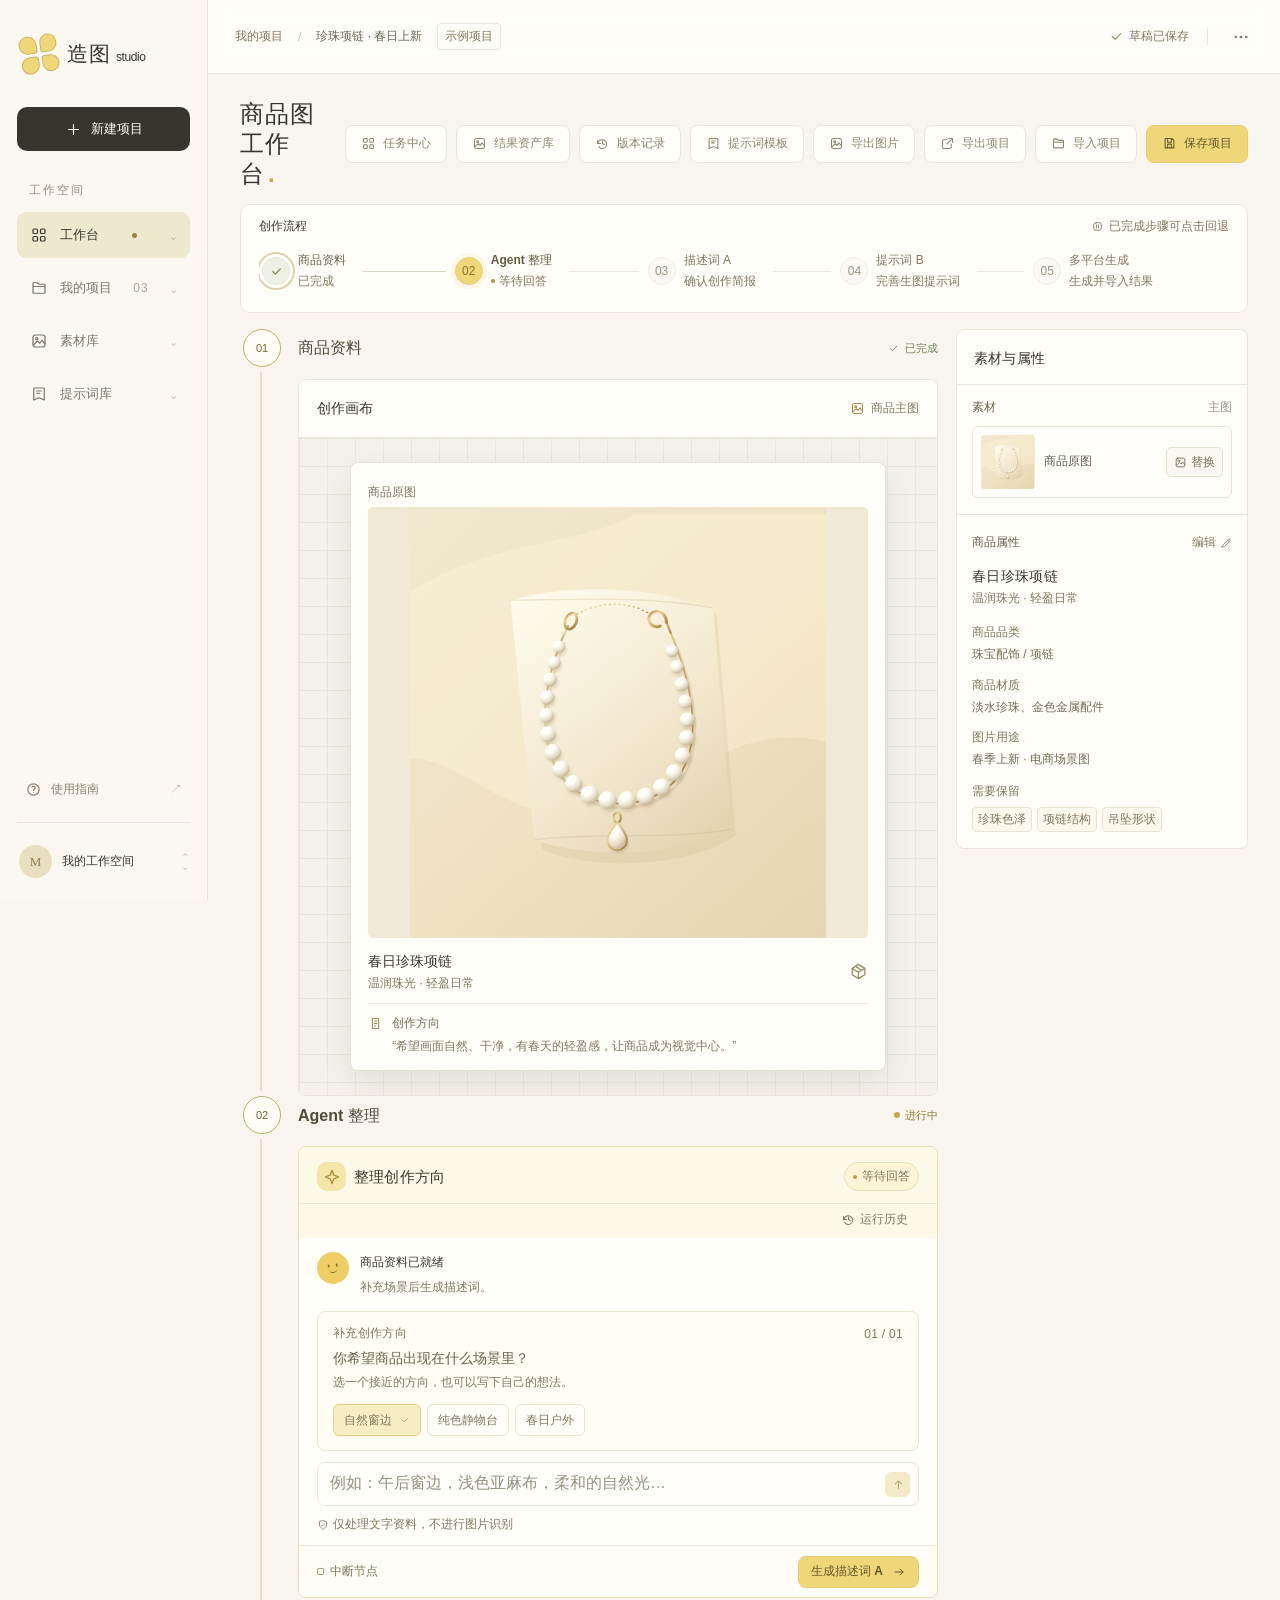
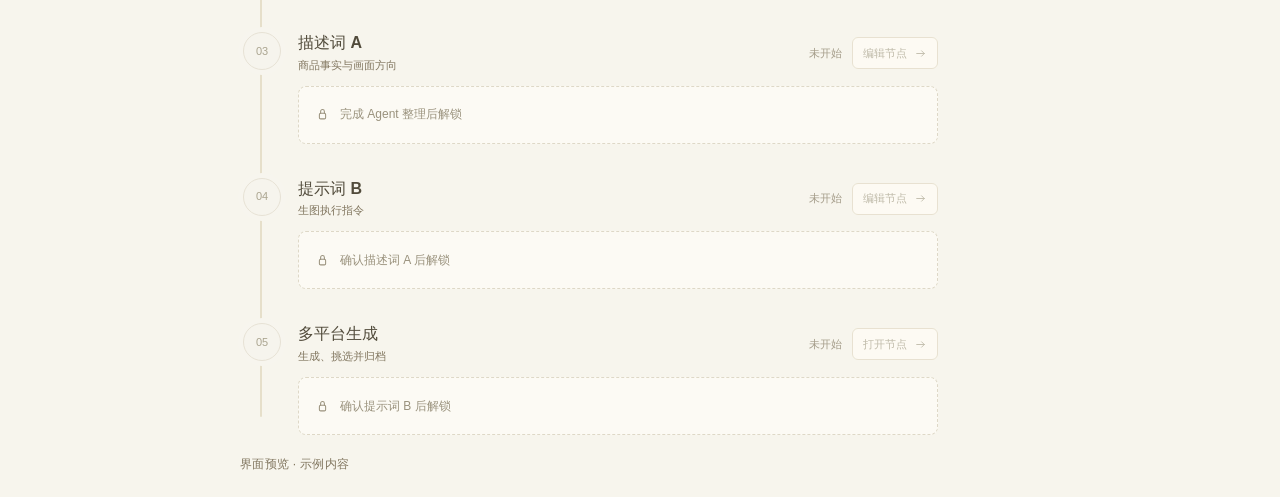
==== commit c598213b: "Preserve unconfirmed B edits across reopen and reload" ====
--- a/index.html
+++ b/index.html
@@ -218,6 +218,7 @@
       let latestAgentDraftVersion = 0;
       let aReferenceImageUrl = '';
       let promptB = '';
+      let promptBEdit = null;
       let negativePrompt = '';
       let aspectRatio = '4:5';
       let platformParams = {};
@@ -353,6 +354,7 @@
             currentAgentRunVersion,
             aReferenceImageUrl,
             promptB,
+            promptBEdit,
             negativePrompt,
             aspectRatio,
             platformParams,
@@ -387,7 +389,7 @@
         const selectedOption = sceneOptions.find((option) => option.classList.contains('selected'));
         return {
           projectId, selectedScene: selectedOption?.textContent.trim() || '', interrupted, generated, progress,
-          descriptionA, descriptionARawEdit, acceptedASnapshot, promptB, negativePrompt, aspectRatio, platformParams, platformOverrides, promptBSource, promptBVersion, promptBTemplateId, promptBTemplateVersion, agentTemplateId, agentTemplateVersion, resultGenerated, resultSelected, product: productState, versions,
+          descriptionA, descriptionARawEdit, acceptedASnapshot, promptB, promptBEdit, negativePrompt, aspectRatio, platformParams, platformOverrides, promptBSource, promptBVersion, promptBTemplateId, promptBTemplateVersion, agentTemplateId, agentTemplateVersion, resultGenerated, resultSelected, product: productState, versions,
           currentAgentRunId, currentAgentRunVersion,
           promptBExecution: { positive_prompt: promptB, negative_prompt: negativePrompt, aspect_ratio: aspectRatio, platform_params: platformParams, platform_overrides: platformOverrides, source: promptBSource, version: promptBVersion, templateId: promptBTemplateId, templateVersion: promptBTemplateVersion },
           descriptionAStructured,
@@ -584,9 +586,9 @@
         }
       };
       const restoreProjectFromServer = async () => {
-        if (descriptionARawEdit !== null) return;
-        const routeUrl = projectApiUrl, restoringProjectId = projectId, session = projectSession, rawEdit = descriptionARawEdit;
-        const isCurrent = () => routeUrl === projectApiUrl && restoringProjectId === projectId && session === projectSession && rawEdit === descriptionARawEdit;
+        if (descriptionARawEdit !== null || promptBEdit !== null) return;
+        const routeUrl = projectApiUrl, restoringProjectId = projectId, session = projectSession, rawEdit = descriptionARawEdit, bEdit = promptBEdit;
+        const isCurrent = () => routeUrl === projectApiUrl && restoringProjectId === projectId && session === projectSession && rawEdit === descriptionARawEdit && bEdit === promptBEdit;
         try {
           const response = await fetch(routeUrl, { cache: 'no-store' });
           if (!response.ok || !isCurrent()) return;
@@ -714,7 +716,7 @@
           invalidateAgentRequest();
           pendingSceneChange = null;
           projectSession += 1;
-          window.localStorage.setItem(storageKey, JSON.stringify({ ...importedState, descriptionARawEdit: null, projectId: activeProjectId }));
+          window.localStorage.setItem(storageKey, JSON.stringify({ ...importedState, descriptionARawEdit: null, promptBEdit: null, projectId: activeProjectId }));
           projectId = activeProjectId;
           projectApiUrl = `/api/projects/${encodeURIComponent(activeProjectId)}`;
           const warnings = Array.isArray(payload.warnings) ? payload.warnings : [];
@@ -1445,6 +1447,7 @@
           negativePrompt = proposed.negativePrompt;
           aspectRatio = allowedAspectRatios.includes(proposed.aspectRatio) ? proposed.aspectRatio : '4:5';
           platformParams = validatePlatformParams(proposed.platformParams).value || {};
+          replaceBEditorEdits();
           platformOverrides = validatePlatformOverrides(proposed.platformOverrides).value || {};
           commitPlatformOverrides();
           promptBSource = `template:${template.templateId}@v${Math.max(1, Number(template.version) || 1)}`;
@@ -1525,10 +1528,10 @@
           if (!response.ok) throw new Error(payload.error || '版本恢复失败');
           const restoredProject = payload.project && typeof payload.project === 'object' ? payload.project : record.snapshot;
           if (!restoredProject || typeof restoredProject !== 'object') throw new Error('版本恢复未返回项目快照');
-          window.localStorage.setItem(storageKey, JSON.stringify({ ...restoredProject, descriptionARawEdit: null, projectId: restoredProject.projectId || payload.projectId || projectId }));
+          window.localStorage.setItem(storageKey, JSON.stringify({ ...restoredProject, descriptionARawEdit: null, promptBEdit: null, projectId: restoredProject.projectId || payload.projectId || projectId }));
         } else {
           const localSnapshot = { ...(record.snapshot || record), projectId };
-          window.localStorage.setItem(storageKey, JSON.stringify({ ...localSnapshot, descriptionARawEdit: null, generated: localSnapshot.progress >= 2, interrupted: false, updatedAt: new Date().toISOString() }));
+          window.localStorage.setItem(storageKey, JSON.stringify({ ...localSnapshot, descriptionARawEdit: null, promptBEdit: null, generated: localSnapshot.progress >= 2, interrupted: false, updatedAt: new Date().toISOString() }));
         }
         window.location.reload();
       };
@@ -1564,6 +1567,7 @@
         negativePrompt = '';
         aspectRatio = '4:5';
         platformParams = {};
+        replaceBEditorEdits();
         platformOverrides = {};
         promptBSource = 'workbench';
         promptBVersion = 1;
@@ -1678,7 +1682,7 @@
           setStatus('等待回答');
         }
         if (stepIndex < 2) { acceptedASnapshot = null; descriptionA = ''; replaceAEditorRaw(''); descriptionAStructured = {}; agentWarnings = []; descriptionADraft = null; descriptionAFieldEdits = {}; agentTemplateId = ''; agentTemplateVersion = 0; refreshAgentWarningPanel(); }
-        if (stepIndex < 3) { promptB = ''; negativePrompt = ''; aspectRatio = '4:5'; platformParams = {}; platformOverrides = {}; promptBSource = 'workbench'; promptBVersion = 1; promptBTemplateId = ''; promptBTemplateVersion = 0; commitPlatformOverrides(); }
+        if (stepIndex < 3) { promptB = ''; negativePrompt = ''; aspectRatio = '4:5'; platformParams = {}; replaceBEditorEdits(); platformOverrides = {}; promptBSource = 'workbench'; promptBVersion = 1; promptBTemplateId = ''; promptBTemplateVersion = 0; commitPlatformOverrides(); }
         if (stepIndex < 4) {
           resultGenerated = false;
           resultSelected = -1;
@@ -1784,7 +1788,13 @@
           // Keep the live A inputs stable while a save, confirmation or reference binding owns them.
           if (!activeAOperation || !host.querySelector('#description-editor')) host.innerHTML = `<p data-a-confirmation-state role="status" hidden></p><p>参考图仅用于后续生图，不发送给文字 Agent。</p><div data-agent-fact-warnings>${renderAgentWarnings()}</div>${renderAgentDraftFields()}<label for="description-editor">描述词 A<span class="a-field-required" data-a-required="descriptionA">确认时必填</span><textarea id="description-editor" aria-invalid="false" aria-describedby="a-field-descriptionA-error">${escapeHtml(descriptionARawEdit ?? descriptionA)}</textarea><span class="a-field-error" id="a-field-descriptionA-error" data-a-field-error="descriptionA" role="alert" hidden></span></label><label class="prompt-attachment" for="a-reference-image"><span>提交 A 版时附加参考图（可选）</span><small>${aReferenceImageUrl ? '已上传，可重新选择' : '支持 PNG、JPEG、WebP，最大 8MB'}</small><input id="a-reference-image" type="file" accept="image/png,image/jpeg,image/webp" aria-label="选择 A 版参考图" aria-describedby="a-image-feedback"></label><p class="a-image-feedback" id="a-image-feedback" data-a-image-feedback role="status" hidden></p><div data-a-image-preview></div><div class="detail-actions"><span class="detail-state">确认后解锁提示词 B</span><button class="text-button" type="button" data-detail-action="save-brief">保存简报</button><button class="text-button" type="button" data-detail-action="regenerate-a">重新发送 A 版</button><button class="button button-primary" type="button" data-detail-action="confirm-a">确认描述词 A<svg class="ui-icon"><use href="#i-arrow"></use></svg></button></div>`;
         } else if (stepName === 'b') {
-          host.innerHTML = `<p data-a-confirmation-state role="status" hidden></p><label for="prompt-editor">正向提示词 B<textarea id="prompt-editor">${escapeHtml(promptB)}</textarea></label><label for="negative-prompt-editor">负面提示词<textarea id="negative-prompt-editor">${escapeHtml(negativePrompt)}</textarea></label><label for="aspect-ratio-editor">画幅<select id="aspect-ratio-editor">${allowedAspectRatios.map((ratio) => `<option value="${ratio}"${ratio === aspectRatio ? ' selected' : ''}>${ratio}</option>`).join('')}</select></label><label for="platform-params-editor">平台参数（JSON，可选）<textarea id="platform-params-editor" rows="3" spellcheck="false" placeholder="{&quot;seed&quot;: 42}">${escapeHtml(JSON.stringify(platformParams, null, 2))}</textarea><small>仅填写通用键值，值支持字符串、数字和布尔值。</small></label><div class="detail-actions"><span class="detail-state">确认后进入多平台生成</span><button class="text-button" type="button" data-detail-action="resend-b">重新发送 B 版</button><button class="button button-primary" type="button" data-detail-action="confirm-b">确认提示词 B<svg class="ui-icon"><use href="#i-arrow"></use></svg></button></div>`;
+          const editing = promptBEdit ?? storedBEditorRaw();
+          host.innerHTML = `<p data-a-confirmation-state role="status" hidden></p><label for="prompt-editor">正向提示词 B<textarea id="prompt-editor">${escapeHtml(editing.positivePrompt)}</textarea></label><label for="negative-prompt-editor">负面提示词<textarea id="negative-prompt-editor">${escapeHtml(editing.negativePrompt)}</textarea></label><label for="aspect-ratio-editor">画幅<select id="aspect-ratio-editor">${allowedAspectRatios.map((ratio) => `<option value="${ratio}"${ratio === editing.aspectRatio ? ' selected' : ''}>${ratio}</option>`).join('')}</select></label><label for="platform-params-editor">平台参数（JSON，可选）<textarea id="platform-params-editor" rows="3" spellcheck="false" placeholder="{&quot;seed&quot;: 42}">${escapeHtml(editing.platformParamsText)}</textarea><small>仅填写通用键值，值支持字符串、数字和布尔值。</small></label><div class="detail-actions"><span class="detail-state">确认后进入多平台生成</span><button class="text-button" type="button" data-detail-action="resend-b">重新发送 B 版</button><button class="button button-primary" type="button" data-detail-action="confirm-b">确认提示词 B<svg class="ui-icon"><use href="#i-arrow"></use></svg></button></div>`;
+          // Set DOM values after HTML parsing so an initial line feed is not stripped.
+          host.querySelector('#prompt-editor').value = editing.positivePrompt;
+          host.querySelector('#negative-prompt-editor').value = editing.negativePrompt;
+          host.querySelector('#aspect-ratio-editor').value = editing.aspectRatio;
+          host.querySelector('#platform-params-editor').value = editing.platformParamsText;
         } else {
           host.innerHTML = `<p data-a-confirmation-state role="status" hidden></p><p class="generation-intro">可多选；各平台独立运行。当前四个平台均未验收，支持手动导入。</p><div class="platform-picker" data-platform-picker><button class="platform-picker-trigger" type="button" data-platform-picker-trigger aria-haspopup="listbox" aria-expanded="false"><span class="platform-picker-label"><span class="platform-picker-icon"><svg class="ui-icon"><use href="#i-sparkle"></use></svg></span><span><strong>生成平台</strong><small data-platform-picker-summary>请选择平台</small></span></span><svg class="ui-icon platform-picker-chevron"><use href="#i-arrow"></use></svg></button><div class="platform-submenu" data-platform-picker-menu role="listbox" aria-multiselectable="true" aria-hidden="true">${Object.entries(generationPlatforms).map(([key, value]) => `<label class="platform-option" role="option" aria-selected="${selectedGenerationPlatforms.has(key) ? 'true' : 'false'}"><input type="checkbox" name="generation-platform" value="${key}" ${selectedGenerationPlatforms.has(key) ? 'checked' : ''}><span class="platform-option-copy"><strong>${value.label}</strong><small>${key === 'doubao' ? '未验收' : '实验性 · 未验收'}</small></span><span class="platform-option-check"><svg class="ui-icon"><use href="#i-check"></use></svg></span></label>`).join('')}</div></div><div class="platform-overrides-editor" id="platform-overrides-editor" aria-label="平台覆盖参数"></div><div class="platform-status-list" id="platform-status-list"></div><div class="generation-bridge-status" id="generation-bridge-status">${doubaoExtensionReady ? '扩展已就绪' : '尚未检测到工作台扩展'}</div><div class="generation-bridge-actions"><button class="text-button" type="button" data-bridge-action="open-platform">打开所选平台</button><button class="text-button" type="button" data-bridge-action="copy-prompt">复制提示词 B</button><button class="text-button" type="button" data-bridge-action="copy-image">复制商品图地址</button><button class="text-button" type="button" data-bridge-action="manual-result">手动导入结果</button><button class="text-button" type="button" data-bridge-action="help">安装与手动操作说明</button><input class="result-upload-input" id="result-upload-input" type="file" accept="image/png,image/jpeg,image/webp" multiple aria-label="选择生成结果图片"></div><div class="generation-results" id="generation-results"></div><div class="detail-actions"><span class="detail-state">平台分别运行；失败会单独提示</span><button class="text-button" type="button" data-detail-action="regenerate-results">重新发送</button><button class="button button-primary" type="button" data-detail-action="generate">向所选平台发送<svg class="ui-icon"><use href="#i-arrow"></use></svg></button></div>`;
           syncPlatformPicker();
@@ -2553,7 +2563,7 @@
       const confirmedAProject = (content, clearDownstream) => {
         const next = { ...serializeProject(), acceptedASnapshot: content };
         if (clearDownstream) Object.assign(next, {
-          progress: 3, promptB: '', negativePrompt: '', aspectRatio: '4:5', platformParams: {}, platformOverrides: {},
+          progress: 3, promptB: '', promptBEdit: null, negativePrompt: '', aspectRatio: '4:5', platformParams: {}, platformOverrides: {},
           promptBSource: 'workbench', promptBVersion: 1, promptBTemplateId: '', promptBTemplateVersion: 0,
           promptBExecution: { positive_prompt: '', negative_prompt: '', aspect_ratio: '4:5', platform_params: {}, platform_overrides: {}, source: 'workbench', version: 1, templateId: '', templateVersion: 0 },
           resultGenerated: false, resultSelected: -1, generatedResults: [], generationJobId: '', generationResendSourceJobId: '', doubaoBridgeState: 'idle',
@@ -2765,11 +2775,37 @@
         }
         await confirmDescriptionOperation(operation);
       };
+      const normalizeBEditorEdit = (value) => {
+        if (!value || typeof value !== 'object' || !['positivePrompt', 'negativePrompt', 'aspectRatio', 'platformParamsText'].every((key) => typeof value[key] === 'string') || !allowedAspectRatios.includes(value.aspectRatio)) return null;
+        return { positivePrompt: value.positivePrompt, negativePrompt: value.negativePrompt, aspectRatio: value.aspectRatio, platformParamsText: value.platformParamsText };
+      };
+      const storedBEditorRaw = () => ({ positivePrompt: promptB, negativePrompt, aspectRatio, platformParamsText: JSON.stringify(platformParams, null, 2) });
+      const readBEditorRaw = () => {
+        const fallback = promptBEdit ?? storedBEditorRaw();
+        return Object.fromEntries(Object.entries({ positivePrompt: 'prompt-editor', negativePrompt: 'negative-prompt-editor', aspectRatio: 'aspect-ratio-editor', platformParamsText: 'platform-params-editor' })
+          .map(([key, id]) => [key, detailContents.b?.querySelector('#' + id)?.value ?? fallback[key]]));
+      };
+      const replaceBEditorEdits = () => {
+        promptBEdit = null;
+        const saved = storedBEditorRaw();
+        for (const [key, id] of Object.entries({ positivePrompt: 'prompt-editor', negativePrompt: 'negative-prompt-editor', aspectRatio: 'aspect-ratio-editor', platformParamsText: 'platform-params-editor' })) {
+          const input = detailContents.b?.querySelector('#' + id);
+          if (input) input.value = saved[key];
+        }
+      };
+      const cacheBEditorInput = (target) => {
+        const key = { 'prompt-editor': 'positivePrompt', 'negative-prompt-editor': 'negativePrompt', 'aspect-ratio-editor': 'aspectRatio', 'platform-params-editor': 'platformParamsText' }[target.id];
+        if (!key) return false;
+        promptBEdit = { ...readBEditorRaw(), [key]: target.value };
+        persistState();
+        return true;
+      };
       const readBExecutionFields = () => {
-        const positivePrompt = document.querySelector('#prompt-editor')?.value.trim() || '';
-        const nextNegativePrompt = document.querySelector('#negative-prompt-editor')?.value.trim() || '';
-        const nextAspectRatio = document.querySelector('#aspect-ratio-editor')?.value || '';
-        const params = parsePlatformParamsEditor(document.querySelector('#platform-params-editor')?.value || '');
+        const raw = readBEditorRaw();
+        const positivePrompt = raw.positivePrompt.trim();
+        const nextNegativePrompt = raw.negativePrompt.trim();
+        const nextAspectRatio = raw.aspectRatio;
+        const params = parsePlatformParamsEditor(raw.platformParamsText);
         const overrideEditor = readPlatformOverridesEditor();
         const nextPlatformOverrides = overrideEditor.errors.length ? clonePlatformOverrides(platformOverrides) : overrideEditor.platformOverrides;
         const validation = validateBExecution({ positivePrompt, aspectRatio: nextAspectRatio, platformParams: params.ok ? params.value : {} });
@@ -2791,6 +2827,7 @@
         negativePrompt = bFields.negativePrompt;
         aspectRatio = bFields.aspectRatio;
         platformParams = bFields.platformParams;
+        replaceBEditorEdits();
         platformOverrides = bFields.platformOverrides;
         commitPlatformOverrides();
         if (changed) clearPromptBTemplateProvenance();
@@ -2825,6 +2862,7 @@
         negativePrompt = bFields.negativePrompt;
         aspectRatio = bFields.aspectRatio;
         platformParams = bFields.platformParams;
+        replaceBEditorEdits();
         platformOverrides = bFields.platformOverrides;
         commitPlatformOverrides();
         if (changed) clearPromptBTemplateProvenance();
@@ -3180,6 +3218,7 @@
         syncProject();
       });
       workflowCanvas.addEventListener('change', (event) => {
+        if (cacheBEditorInput(event.target)) return;
         if (event.target.matches('input[name="generation-platform"]')) {
           selectedGenerationPlatforms = new Set([...detailContent.querySelectorAll('input[name="generation-platform"]:checked')].map((input) => input.value));
           syncPlatformPicker();
@@ -3331,6 +3370,7 @@
         }
       });
       workflowCanvas.addEventListener('input', (event) => {
+        if (cacheBEditorInput(event.target)) return;
         if (event.target.id === 'description-editor') { descriptionARawEdit = event.target.value; clearCorrectedAFieldError('descriptionA'); refreshAConfirmationState(); persistState(); return; }
         const input = event.target.closest('[data-agent-field]');
         if (!input) return;
@@ -3498,6 +3538,7 @@
           currentAgentRunId = saved.currentAgentRunId || '';
           currentAgentRunVersion = Number(saved.currentAgentRunVersion) || 0;
           aReferenceImageUrl = saved.aReferenceImageUrl || '';
+          promptBEdit = normalizeBEditorEdit(saved.promptBEdit);
           const savedB = saved.promptBExecution && typeof saved.promptBExecution === 'object' ? saved.promptBExecution : saved;
           promptB = saved.promptB || savedB.positive_prompt || savedB.positivePrompt || '';
           negativePrompt = saved.negativePrompt || savedB.negative_prompt || savedB.negativePrompt || '';
